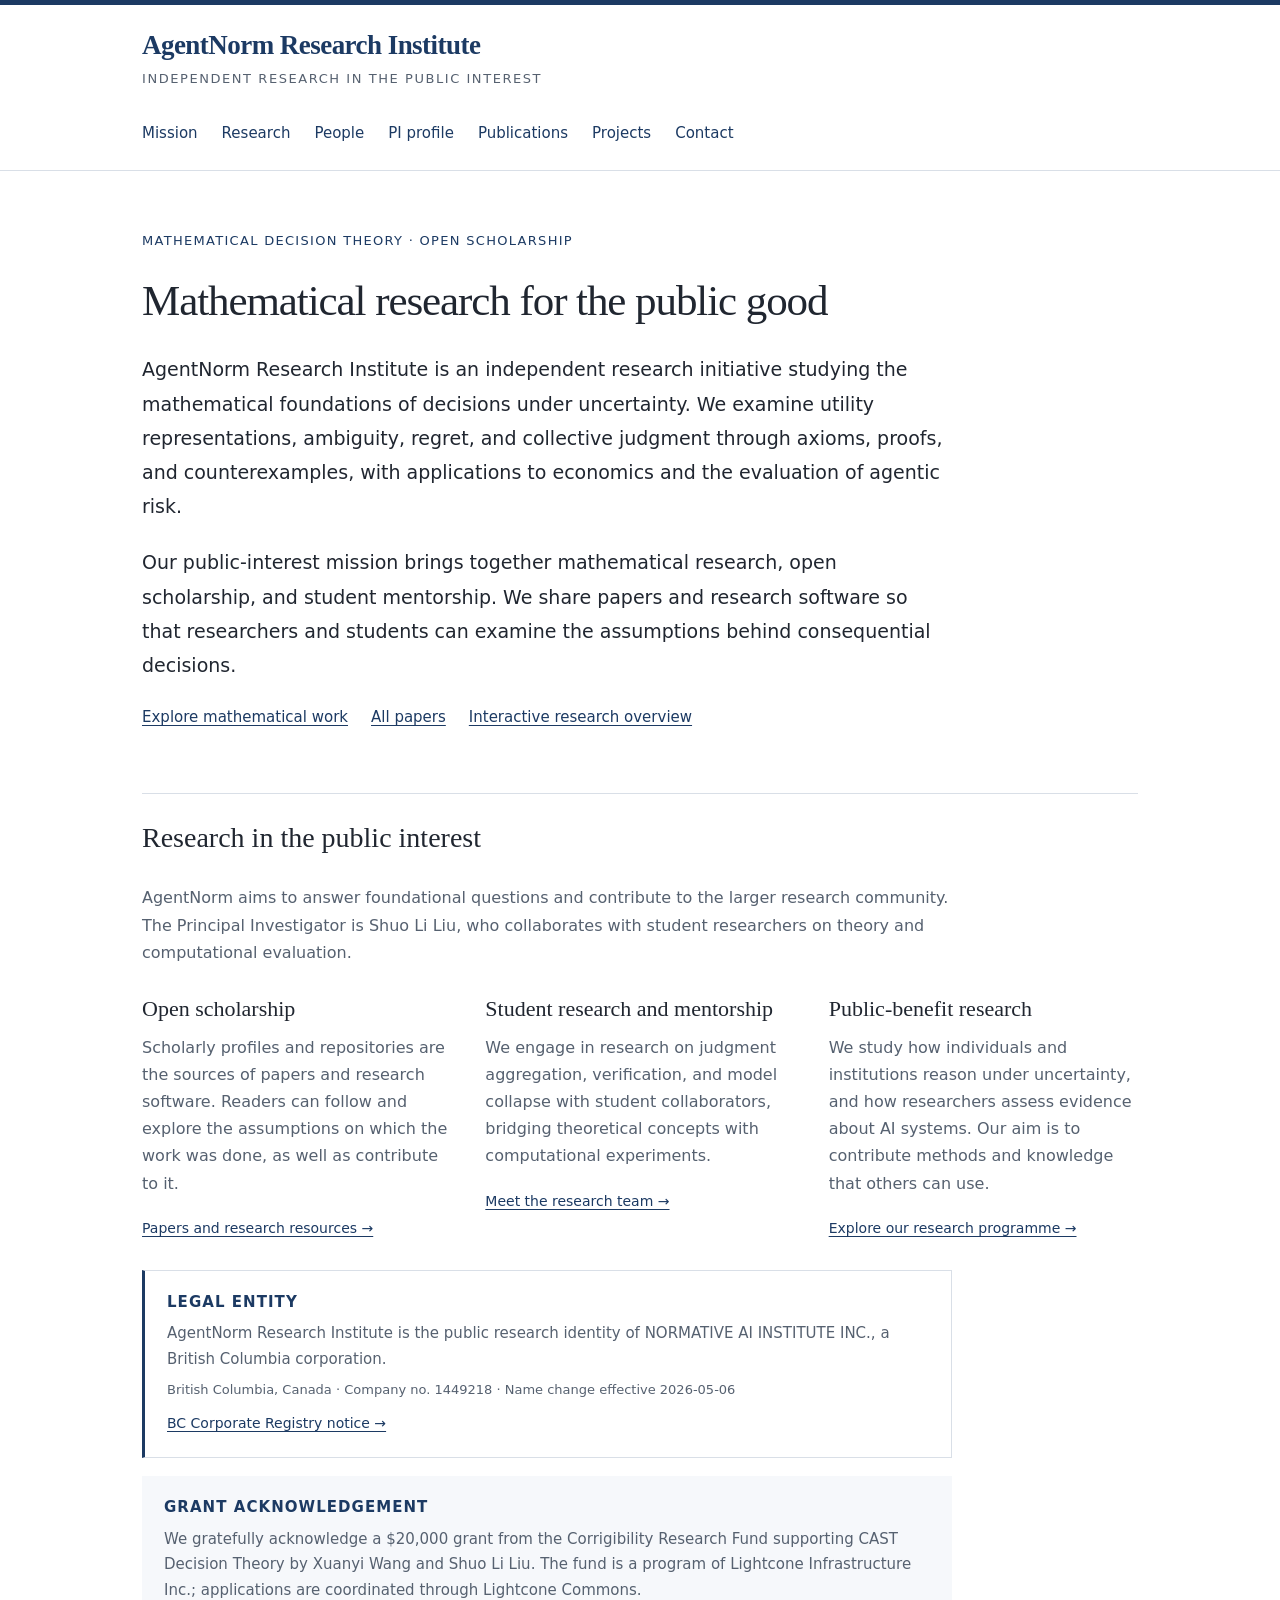
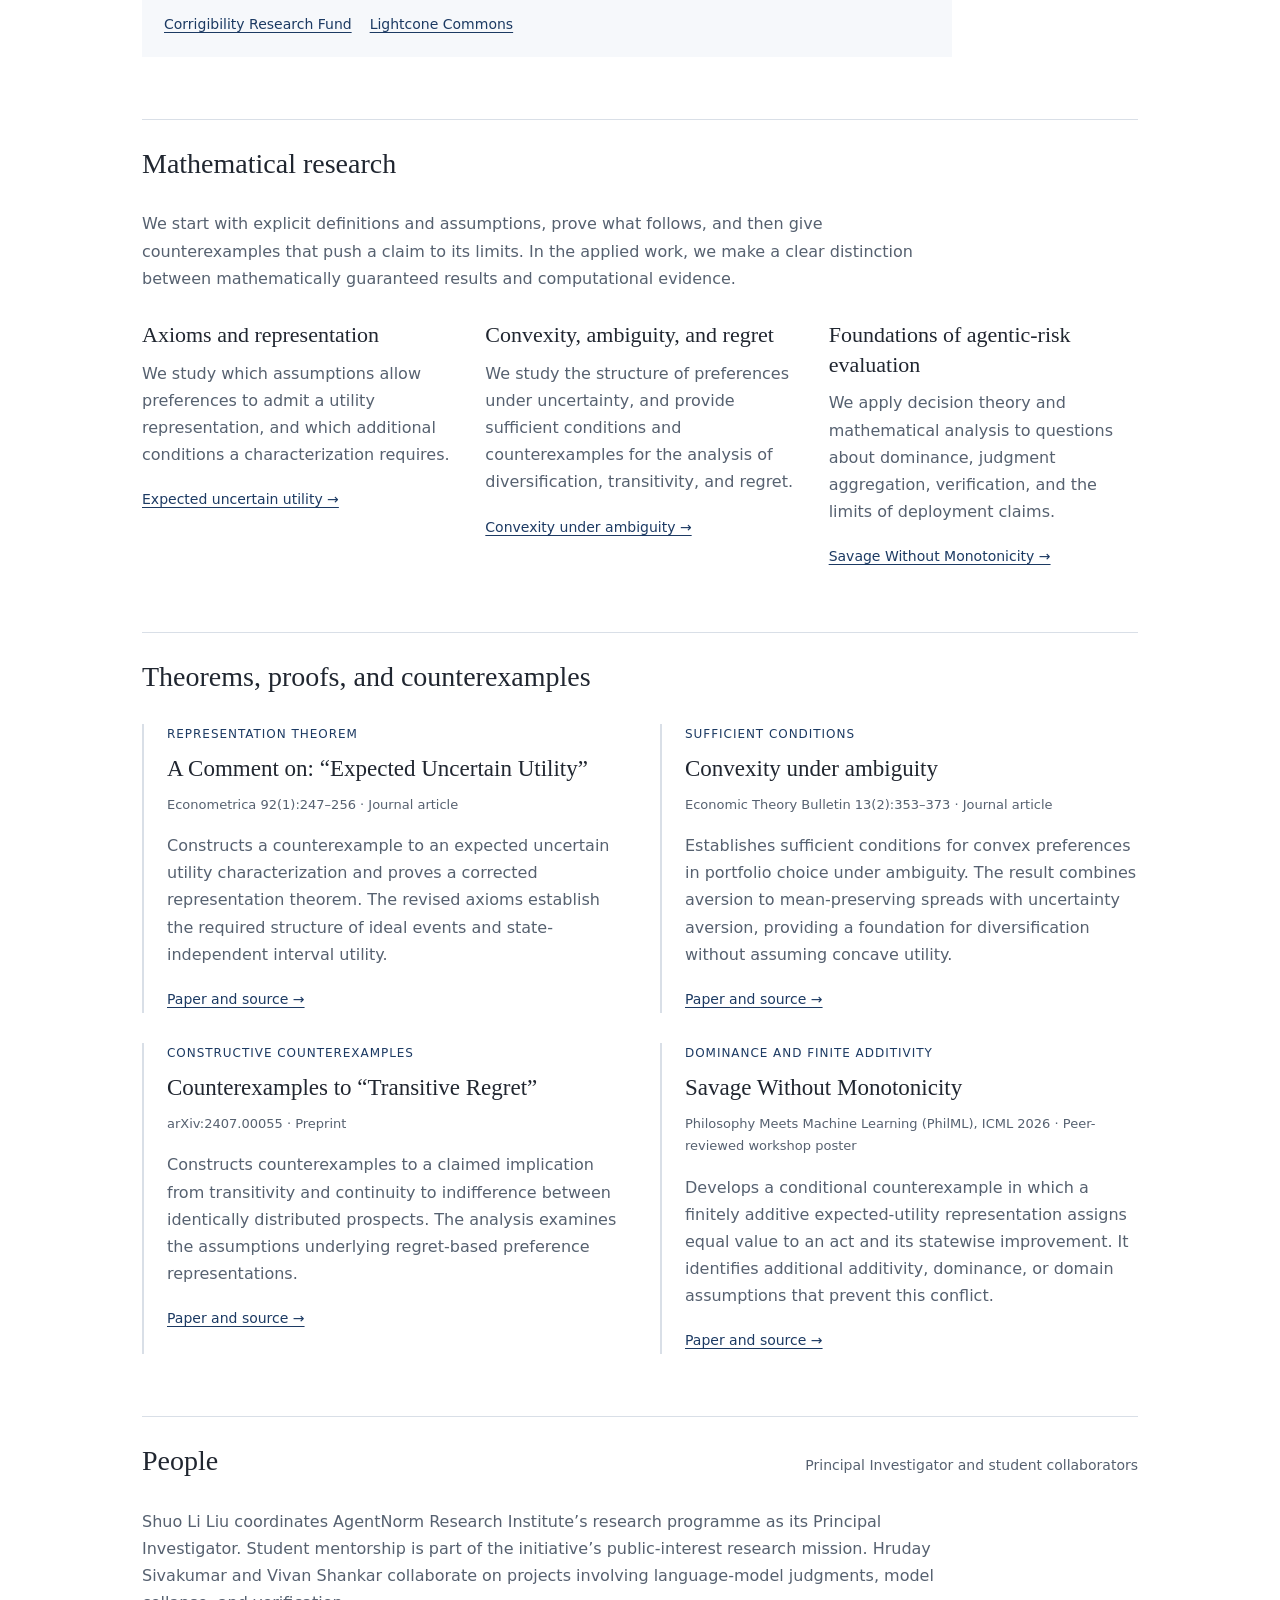
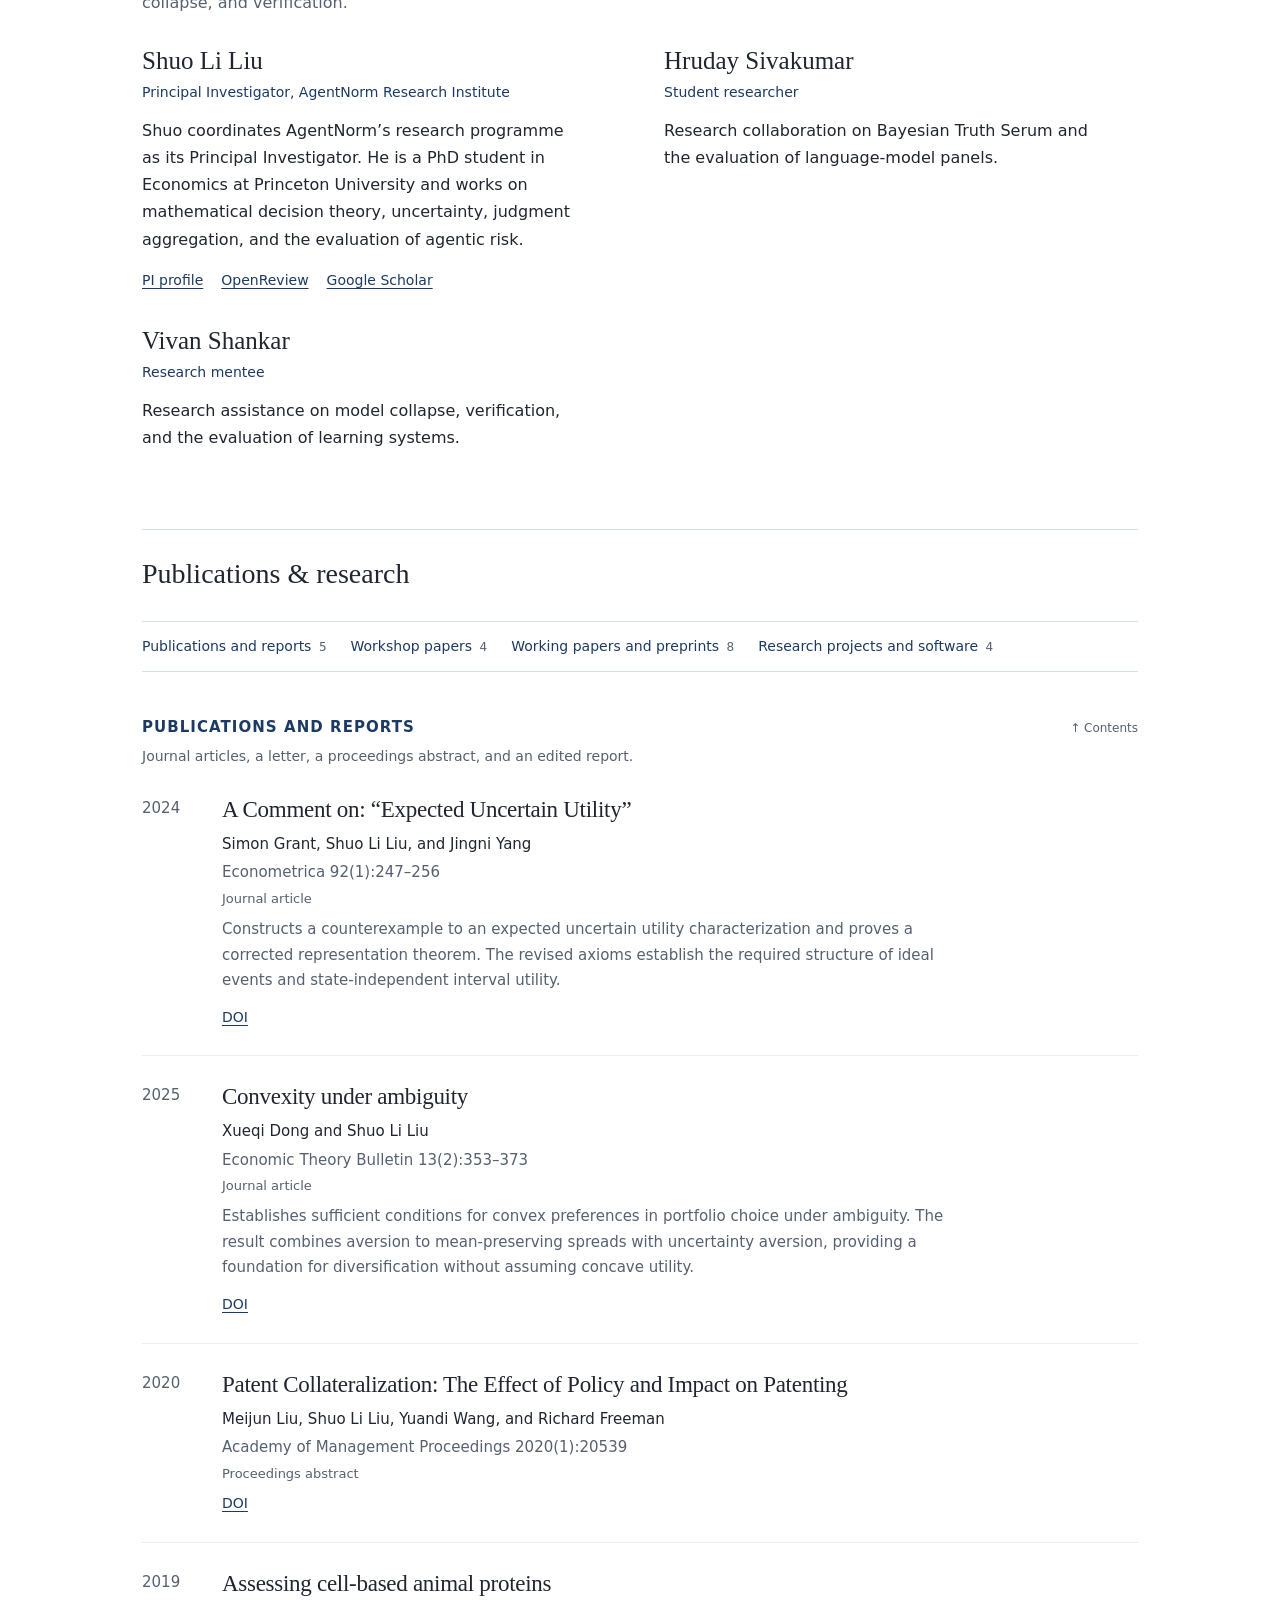
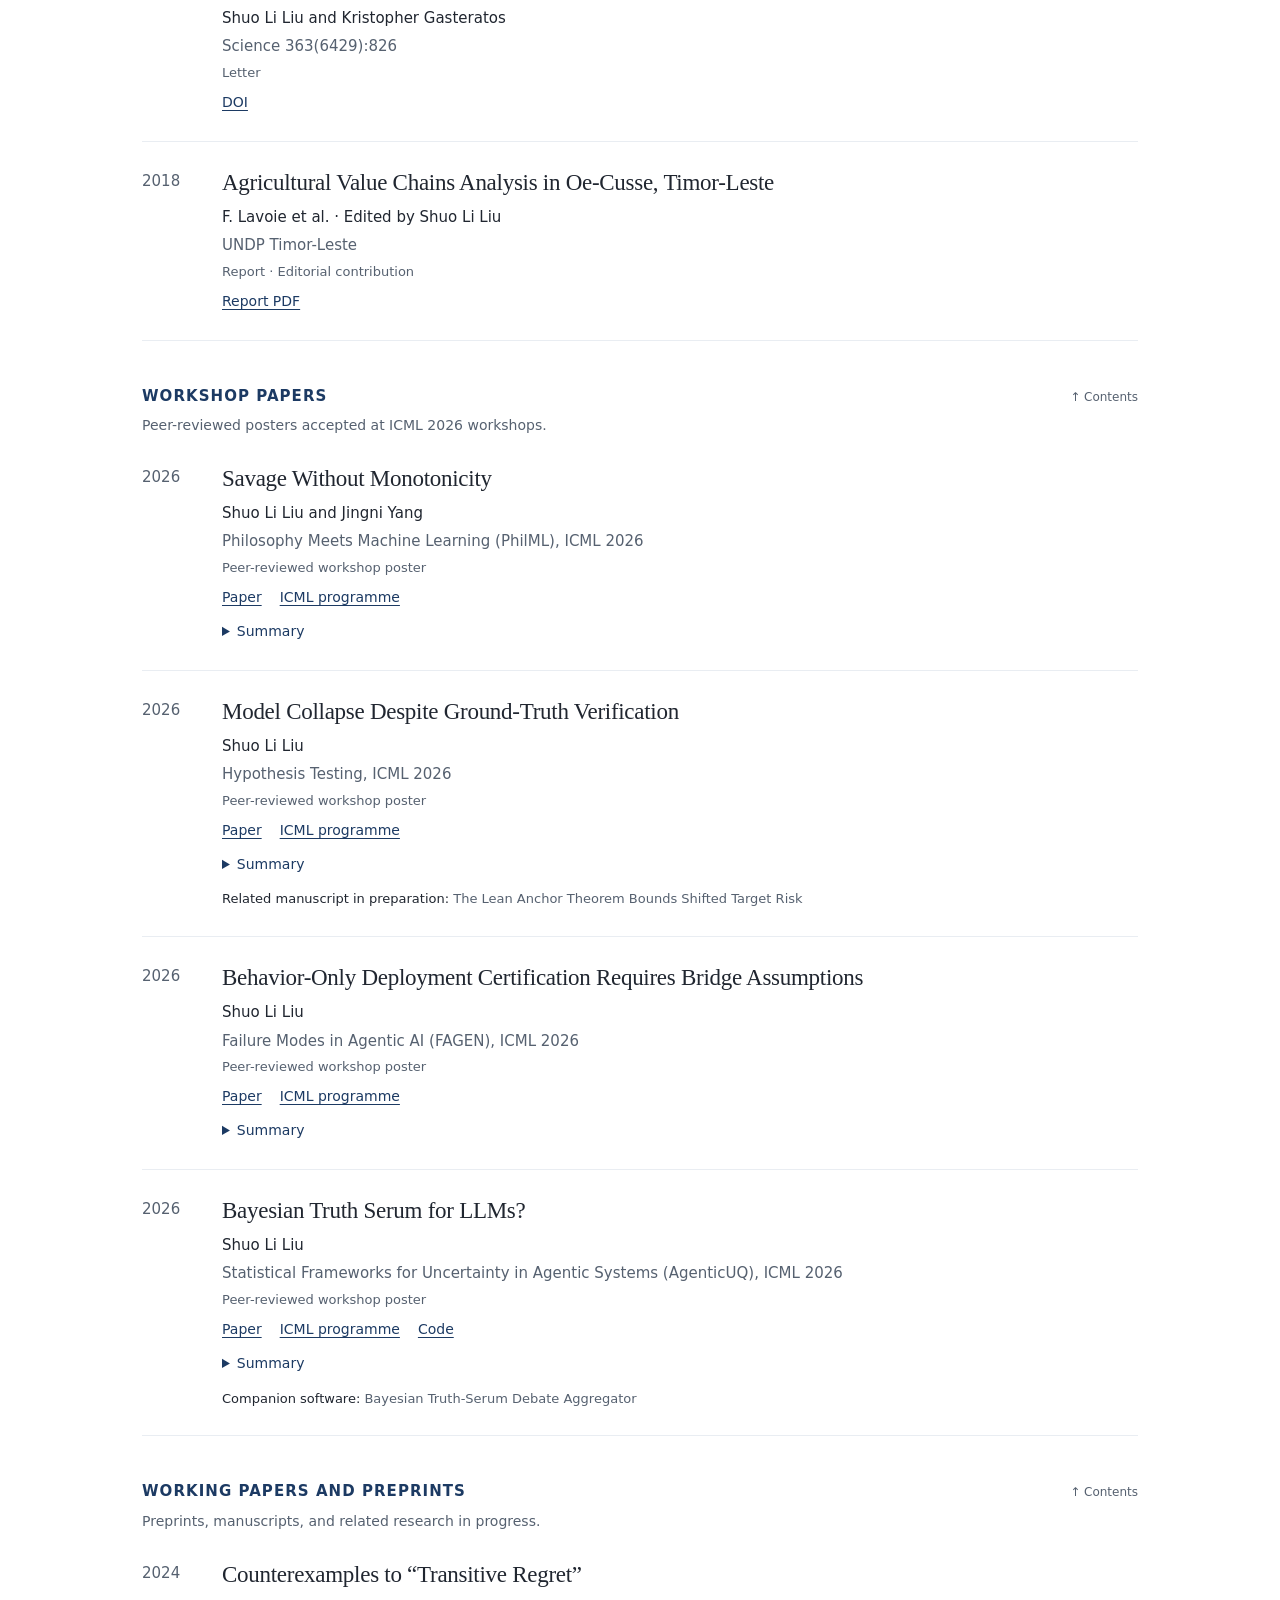
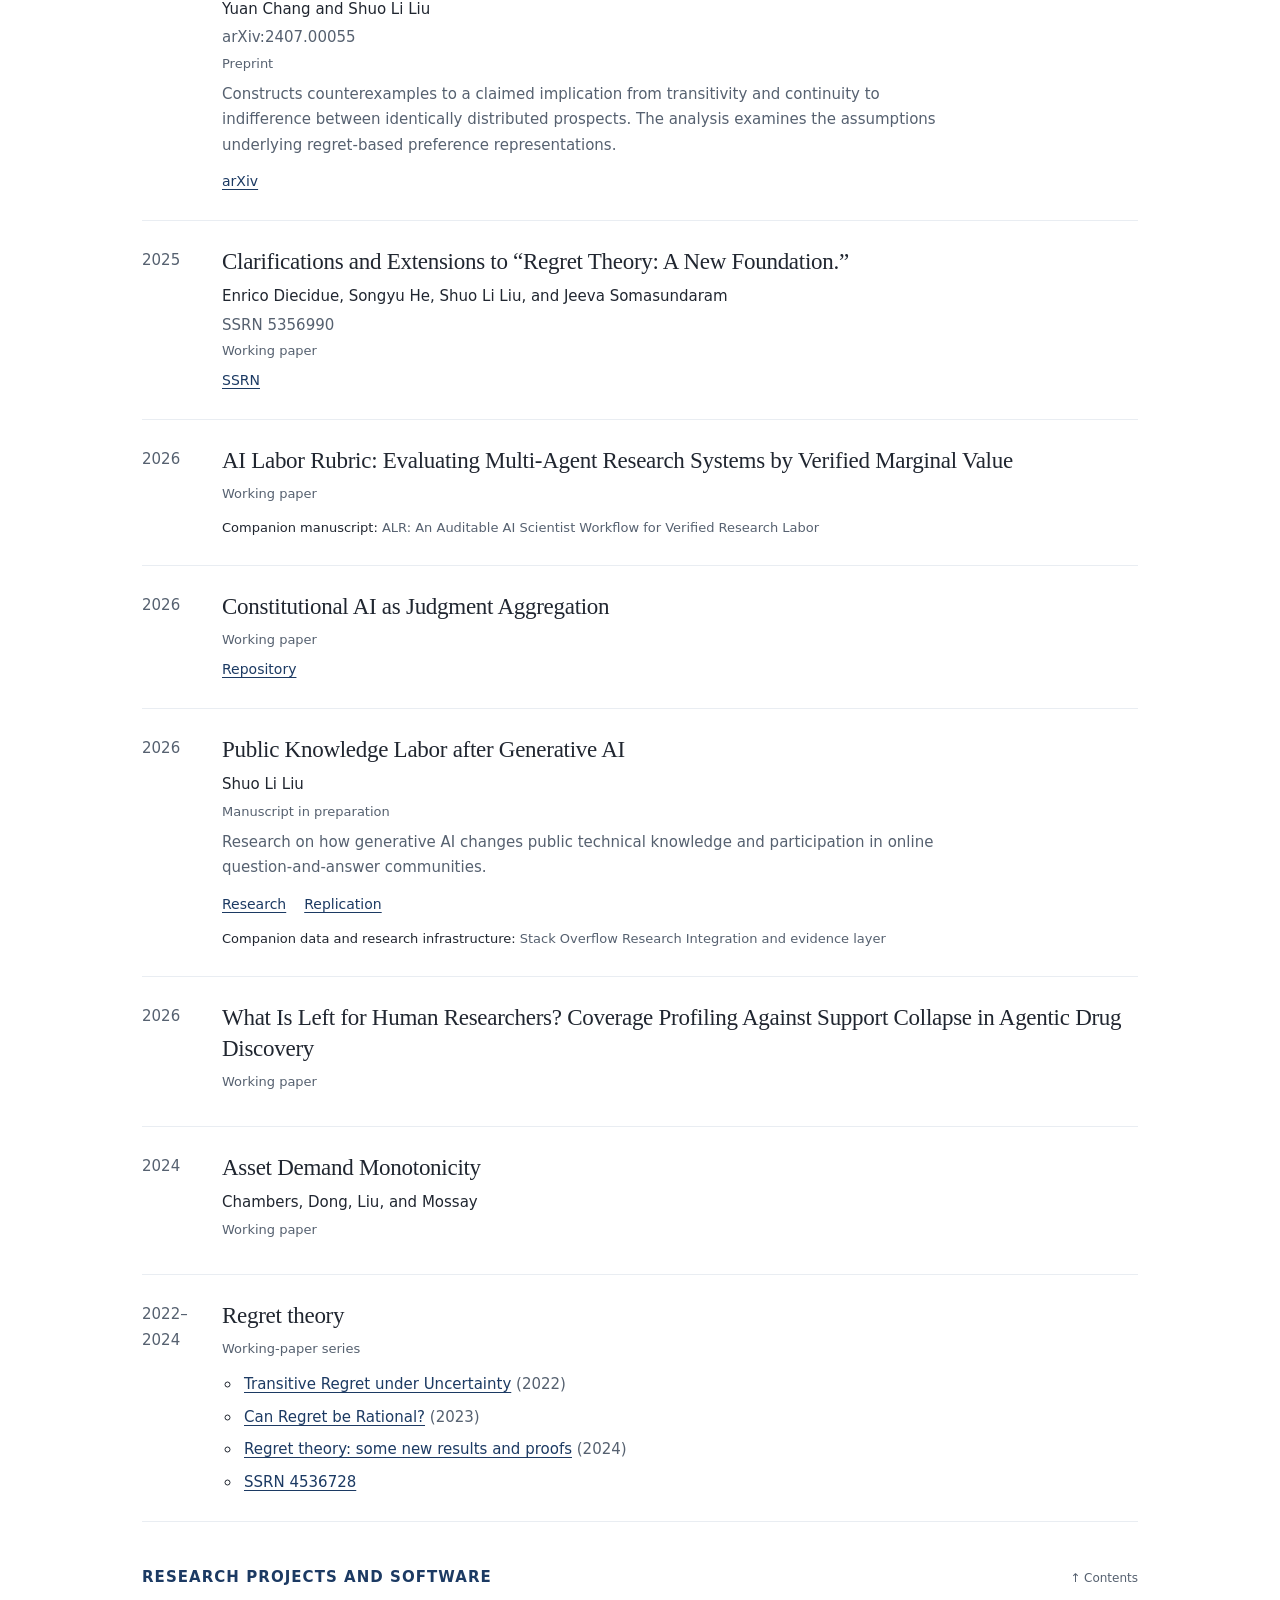
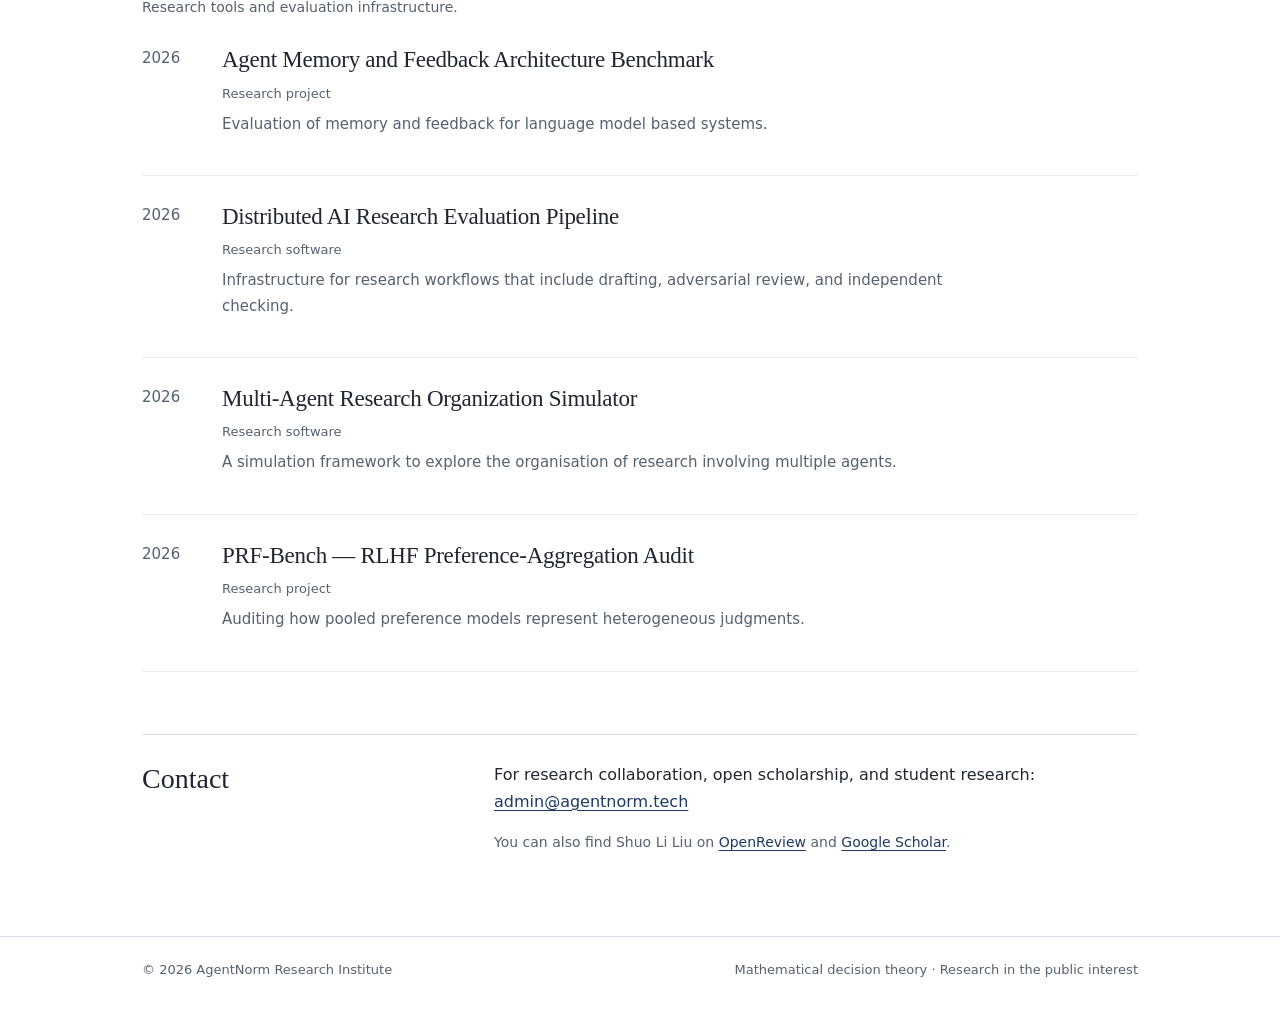
==== index.html @ 30e51859 "Use precise PI profile language Replace promotional phrasing with precise descriptions of Shuo Li Li" ====
<!doctype html>
<html lang="en"><head><meta charset="utf-8"><meta name="viewport" content="width=device-width, initial-scale=1">
<title>AgentNorm Research Institute | Mathematical decision theory</title>
<meta name="description" content="AgentNorm Research Institute is an independent research initiative advancing mathematical decision theory, open scholarship, and student research, with applications to economics and the evaluation of agentic risk.">
<meta property="og:title" content="AgentNorm Research Institute">
<meta property="og:description" content="AgentNorm Research Institute is an independent research initiative advancing mathematical decision theory, open scholarship, and student research, with applications to economics and the evaluation of agentic risk.">
<meta property="og:type" content="website">
<meta property="og:url" content="https://agentnorm.tech/">
<link rel="canonical" href="https://agentnorm.tech/">
<link rel="icon" type="image/svg+xml" href="data:image/svg+xml,%3Csvg xmlns='http://www.w3.org/2000/svg' viewBox='0 0 32 32'%3E%3Crect width='32' height='32' rx='3' fill='%231c3a63'/%3E%3Cpath d='M24 7H9l8 9-8 9h15' fill='none' stroke='white' stroke-width='3' stroke-linejoin='round'/%3E%3C/svg%3E">
<style>
:root{color-scheme:light;--ink:#202630;--blue:#1c3a63;--muted:#566170;--line:#d9dfe7;--paper:#fff}
*{box-sizing:border-box}html{scroll-behavior:smooth;scroll-padding-top:2rem}body{margin:0;background:var(--paper);color:var(--ink);font:17px/1.7 system-ui,-apple-system,BlinkMacSystemFont,"Segoe UI",sans-serif}
a{color:var(--blue);text-underline-offset:.18em;text-decoration-thickness:1px}a:hover{text-decoration-thickness:2px}a:focus-visible{outline:2px solid var(--blue);outline-offset:4px}
.wrap{max-width:1080px;margin:auto;padding:0 42px}.skip{position:absolute;left:20px;top:-100px;padding:8px;background:white}.skip:focus{top:8px}
header{border-top:5px solid var(--blue);border-bottom:1px solid var(--line)}.masthead{display:flex;flex-wrap:wrap;align-items:center;justify-content:space-between;gap:2rem;padding-top:24px;padding-bottom:24px}.wordmark{flex-shrink:0;max-width:100%;font:700 27px/1.2 Georgia,"Times New Roman",serif;text-decoration:none;letter-spacing:-.02em}.wordmark small{display:block;font:13px/1.5 system-ui,sans-serif;letter-spacing:.12em;text-transform:uppercase;margin-top:8px;color:var(--muted)}nav{display:flex;gap:24px;flex-wrap:wrap;font-size:15px}nav a{text-decoration:none}nav a:hover{text-decoration:underline}
main.wrap{padding-top:58px;padding-bottom:30px}h1,h2,h3,h4{font-family:Georgia,"Times New Roman",serif;color:var(--ink);font-weight:500}h1{font-size:clamp(30px,4vw,43px);line-height:1.2;letter-spacing:-.025em;max-width:790px;margin:0 0 26px}h2{font-size:28px;line-height:1.3;margin:0}p{margin:0 0 1rem}.intro{max-width:810px;font-size:19px;line-height:1.8}.intro p{margin-bottom:22px}.small-links{display:flex;gap:23px;flex-wrap:wrap;font-size:15px;margin-top:20px}
.section{margin-top:62px;padding-top:26px;border-top:1px solid var(--line)}.section-title{display:flex;align-items:baseline;justify-content:space-between;gap:20px;margin-bottom:28px}.section-note{font-size:14px;color:var(--muted);margin:0}.research-grid{display:grid;grid-template-columns:repeat(3,minmax(0,1fr));gap:34px}.research-grid h3{font-size:22px;line-height:1.35;margin:0 0 10px}.research-grid p{font-size:16px;color:var(--muted)}.research-grid a{font-size:14px}.research-approach,.people-intro{max-width:810px;color:var(--muted);font-size:16px;margin:0 0 28px}
.people-grid{display:grid;grid-template-columns:repeat(2,minmax(0,1fr));gap:32px 48px}.person h3{font-size:25px;line-height:1.3;margin:0 0 4px}.person .role{color:var(--blue);font-size:14px;margin:0 0 12px}.person p{font-size:16px;max-width:430px}.person-links,.paper-links{display:flex;gap:18px;flex-wrap:wrap;font-size:14px}.person-links:empty,.paper-links:empty{display:none}
.publication-group{margin-top:44px}.publication-group h3{font:600 15px/1.5 system-ui,sans-serif;letter-spacing:.07em;text-transform:uppercase;color:var(--blue);margin:0}.papers{list-style:none;margin:0;padding:0}.papers>li{display:grid;grid-template-columns:64px minmax(0,1fr);gap:16px;padding:0 0 26px;margin-bottom:25px;border-bottom:1px solid #e9edf2}.papers>li:last-child{margin-bottom:0}.paper-year{font-size:15px;color:var(--muted);padding-top:2px;font-variant-numeric:tabular-nums}.papers h4{font-size:23px;line-height:1.35;margin:0 0 7px;letter-spacing:-.012em}.authors{font-size:15px;margin:0 0 3px}.venue{font-size:15px;color:var(--muted);margin:0 0 2px}.work-type{font-size:13px;color:var(--muted);margin:0 0 7px}.contact{display:grid;grid-template-columns:1fr 2fr;gap:30px}.legal-record{margin-top:28px;padding:20px 22px;border:1px solid var(--line);border-left:3px solid var(--blue);max-width:810px}.legal-record strong,.acknowledgements strong{display:block;font:600 15px/1.5 system-ui,sans-serif;letter-spacing:.07em;text-transform:uppercase;color:var(--blue);margin-bottom:8px}.legal-record p{margin:0 0 7px;font-size:15px;color:var(--muted)}.legal-record .legal-meta{font-size:13px}.legal-record a,.acknowledgements a{font-size:14px}.acknowledgements{margin-top:18px;padding:20px 22px;background:#f6f8fb;max-width:810px}.acknowledgements p{margin:0 0 10px;font-size:15px;color:var(--muted)}.ack-links{display:flex;gap:18px;flex-wrap:wrap}.contact p{font-size:16px}.contact a{overflow-wrap:anywhere}.contact .small{font-size:14px;color:var(--muted)}footer{border-top:1px solid var(--line);margin-top:35px}.footer-inner{padding-top:22px;padding-bottom:28px;display:flex;justify-content:space-between;gap:20px;font-size:13px;color:var(--muted)}
.works-nav{display:flex;gap:12px 24px;border-top:1px solid var(--line);border-bottom:1px solid var(--line);padding:14px 0;margin:24px 0 0;font-size:14px;line-height:1.5}.works-nav span{color:var(--muted);font-size:12px;margin-left:3px}.group-heading{display:flex;align-items:baseline;justify-content:space-between;gap:20px;margin-bottom:7px}.group-heading>a{font-size:12px;white-space:nowrap;text-decoration:none;color:var(--muted)}.group-note{font-size:14px;color:var(--muted);margin:0 0 25px}.work-summary{max-width:740px;font-size:15px;color:var(--muted);margin:7px 0 12px}.abstract{font-size:14px;margin-top:10px;color:var(--muted);max-width:760px}.abstract summary{cursor:pointer;color:var(--blue);width:fit-content}.abstract p{margin:9px 0 0;line-height:1.7}.related{list-style:none;padding:0;margin:13px 0 0;font-size:13px;line-height:1.6;color:var(--muted)}.related li+li{margin-top:4px}.related span{color:var(--ink)}.series{padding-left:19px;margin:12px 0 0;font-size:15px}.series li{padding-left:3px;margin-top:7px}.series span{color:var(--muted)}
.research-label{font-size:13px;text-transform:uppercase;letter-spacing:.1em;color:var(--blue);margin-bottom:15px}.mathematical-work{display:grid;grid-template-columns:repeat(2,minmax(0,1fr));gap:30px 40px}.mathematical-work article{border-left:2px solid var(--line);padding-left:23px}.mathematical-work h3{font-size:23px;line-height:1.35;margin:0 0 10px}.mathematical-work p{font-size:16px;color:var(--muted)}.mathematical-work .math-method{font-size:12px;text-transform:uppercase;letter-spacing:.08em;color:var(--blue);margin-bottom:9px}.mathematical-work .math-venue{font-size:13px}.mathematical-work a{font-size:14px}
@media(max-width:700px){.mathematical-work{grid-template-columns:1fr;gap:25px}.mathematical-work article{padding-left:16px}.wrap{padding-left:23px;padding-right:23px}.masthead{align-items:flex-start;flex-direction:column;gap:20px}nav{gap:18px}main.wrap{padding-top:36px}.intro{font-size:17px}.research-grid,.people-grid,.contact{grid-template-columns:1fr}.research-grid{gap:18px}.section{margin-top:42px}.section-title{display:block}.section-note{margin-top:8px}.papers>li{grid-template-columns:42px minmax(0,1fr);gap:10px}.papers h4{font-size:21px}.paper-year{font-size:13px;overflow-wrap:anywhere}.group-heading{align-items:flex-start}.group-heading h3{max-width:75%}.works-nav{display:grid;grid-template-columns:1fr;gap:10px}.footer-inner{flex-direction:column;gap:5px}}
@media(prefers-reduced-motion:reduce){html{scroll-behavior:auto}}@media print{header{border-top:0}nav,.small-links{display:none}.wrap{max-width:none;padding:0}body{font-size:11pt}.section{margin-top:24px;break-inside:avoid}.papers>li,.person{break-inside:avoid}a{color:inherit}footer{margin-top:20px}}
</style></head><body><a class="skip" href="#main">Skip to content</a>
<header><div class="wrap masthead"><a class="wordmark" href="#main">AgentNorm Research Institute<small>Independent research in the public interest</small></a><nav aria-label="Main navigation"><a href="#mission">Mission</a><a href="#research">Research</a><a href="#people">People</a><a href="/shuo-li-liu.html">PI profile</a><a href="#works">Publications</a><a href="#group-projects">Projects</a><a href="#contact">Contact</a></nav></div></header>
<main class="wrap" id="main"><div class="intro"><p class="research-label">Mathematical decision theory · Open scholarship</p><h1>Mathematical research for the public good</h1><p>AgentNorm Research Institute is an independent research initiative studying the mathematical foundations of decisions under uncertainty. We examine utility representations, ambiguity, regret, and collective judgment through axioms, proofs, and counterexamples, with applications to economics and the evaluation of agentic risk.</p><p>Our public-interest mission brings together mathematical research, open scholarship, and student mentorship. We share papers and research software so that researchers and students can examine the assumptions behind consequential decisions.</p><div class="small-links"><a href="#mathematics">Explore mathematical work</a><a href="#works">All papers</a><a href="https://normativeai.mywire.org/">Interactive research overview</a></div></div>
<section class="section" id="mission"><div class="section-title"><h2>Research in the public interest</h2></div><p class="research-approach">AgentNorm aims to answer foundational questions and contribute to the larger research community. The Principal Investigator is Shuo Li Liu, who collaborates with student researchers on theory and computational evaluation.</p><div class="research-grid"><article><h3>Open scholarship</h3><p>Scholarly profiles and repositories are the sources of papers and research software. Readers can follow and explore the assumptions on which the work was done, as well as contribute to it.</p><a href="#works">Papers and research resources →</a></article><article><h3>Student research and mentorship</h3><p>We engage in research on judgment aggregation, verification, and model collapse with student collaborators, bridging theoretical concepts with computational experiments.</p><a href="#people">Meet the research team →</a></article><article><h3>Public-benefit research</h3><p>We study how individuals and institutions reason under uncertainty, and how researchers assess evidence about AI systems. Our aim is to contribute methods and knowledge that others can use.</p><a href="#research">Explore our research programme →</a></article></div><div class="legal-record"><strong>Legal entity</strong><p>AgentNorm Research Institute is the public research identity of NORMATIVE AI INSTITUTE INC., a British Columbia corporation.</p><p class="legal-meta">British Columbia, Canada · Company no. 1449218 · Name change effective 2026-05-06</p><a href="https://www.bclaws.gov.bc.ca/civix/document/id/corpreg/corpreg/crpn0514fin0326">BC Corporate Registry notice →</a></div><div class="acknowledgements"><strong>Grant acknowledgement</strong><p>We gratefully acknowledge a $20,000 grant from the Corrigibility Research Fund supporting CAST Decision Theory by Xuanyi Wang and Shuo Li Liu. The fund is a program of Lightcone Infrastructure Inc.; applications are coordinated through Lightcone Commons.</p><div class="ack-links"><a href="https://corrigibilityresearch.org/">Corrigibility Research Fund</a><a href="https://www.lightconecommons.com/">Lightcone Commons</a></div></div></section>
<section class="section" id="research"><div class="section-title"><h2>Mathematical research</h2></div><p class="research-approach">We start with explicit definitions and assumptions, prove what follows, and then give counterexamples that push a claim to its limits. In the applied work, we make a clear distinction between mathematically guaranteed results and computational evidence.</p><div class="research-grid"><article><h3>Axioms and representation</h3><p>We study which assumptions allow preferences to admit a utility representation, and which additional conditions a characterization requires.</p><a href="#uncertain-utility">Expected uncertain utility →</a></article><article><h3>Convexity, ambiguity, and regret</h3><p>We study the structure of preferences under uncertainty, and provide sufficient conditions and counterexamples for the analysis of diversification, transitivity, and regret.</p><a href="#convexity">Convexity under ambiguity →</a></article><article><h3>Foundations of agentic-risk evaluation</h3><p>We apply decision theory and mathematical analysis to questions about dominance, judgment aggregation, verification, and the limits of deployment claims.</p><a href="#savage">Savage Without Monotonicity →</a></article></div></section>
<section class="section" id="mathematics"><div class="section-title"><h2>Theorems, proofs, and counterexamples</h2></div><div class="mathematical-work"><article><p class="math-method">Representation theorem</p><h3>A Comment on: “Expected Uncertain Utility”</h3><p class="math-venue">Econometrica 92(1):247–256 · Journal article</p><p>Constructs a counterexample to an expected uncertain utility characterization and proves a corrected representation theorem. The revised axioms establish the required structure of ideal events and state-independent interval utility.</p><a href="#uncertain-utility">Paper and source →</a></article><article><p class="math-method">Sufficient conditions</p><h3>Convexity under ambiguity</h3><p class="math-venue">Economic Theory Bulletin 13(2):353–373 · Journal article</p><p>Establishes sufficient conditions for convex preferences in portfolio choice under ambiguity. The result combines aversion to mean-preserving spreads with uncertainty aversion, providing a foundation for diversification without assuming concave utility.</p><a href="#convexity">Paper and source →</a></article><article><p class="math-method">Constructive counterexamples</p><h3>Counterexamples to “Transitive Regret”</h3><p class="math-venue">arXiv:2407.00055 · Preprint</p><p>Constructs counterexamples to a claimed implication from transitivity and continuity to indifference between identically distributed prospects. The analysis examines the assumptions underlying regret-based preference representations.</p><a href="#transitive-regret">Paper and source →</a></article><article><p class="math-method">Dominance and finite additivity</p><h3>Savage Without Monotonicity</h3><p class="math-venue">Philosophy Meets Machine Learning (PhilML), ICML 2026 · Peer-reviewed workshop poster</p><p>Develops a conditional counterexample in which a finitely additive expected-utility representation assigns equal value to an act and its statewise improvement. It identifies additional additivity, dominance, or domain assumptions that prevent this conflict.</p><a href="#savage">Paper and source →</a></article></div></section>
<section class="section" id="people"><div class="section-title"><h2>People</h2><p class="section-note">Principal Investigator and student collaborators</p></div><p class="people-intro">Shuo Li Liu coordinates AgentNorm Research Institute’s research programme as its Principal Investigator. Student mentorship is part of the initiative’s public-interest research mission. Hruday Sivakumar and Vivan Shankar collaborate on projects involving language-model judgments, model collapse, and verification.</p><div class="people-grid"><article class="person"><h3>Shuo Li Liu</h3><p class="role">Principal Investigator, AgentNorm Research Institute</p><p>Shuo coordinates AgentNorm’s research programme as its Principal Investigator. He is a PhD student in Economics at Princeton University and works on mathematical decision theory, uncertainty, judgment aggregation, and the evaluation of agentic risk.</p><div class="person-links"><a href="/shuo-li-liu.html">PI profile</a><a href="https://openreview.net/profile?id=~Shuo_Li_Liu1">OpenReview</a><a href="https://scholar.google.com/citations?user=dwj1oxIAAAAJ">Google Scholar</a></div></article><article class="person"><h3>Hruday Sivakumar</h3><p class="role">Student researcher</p><p>Research collaboration on Bayesian Truth Serum and the evaluation of language-model panels.</p><div class="person-links"></div></article><article class="person"><h3>Vivan Shankar</h3><p class="role">Research mentee</p><p>Research assistance on model collapse, verification, and the evaluation of learning systems.</p><div class="person-links"></div></article></div></section>
<section class="section" id="works"><div class="section-title"><h2>Publications &amp; research</h2></div><nav class="works-nav" aria-label="Research contents"><a href="#group-publications">Publications and reports <span>5</span></a><a href="#group-workshops">Workshop papers <span>4</span></a><a href="#group-working">Working papers and preprints <span>8</span></a><a href="#group-projects">Research projects and software <span>4</span></a></nav><section class="publication-group" aria-labelledby="group-publications"><div class="group-heading"><h3 id="group-publications">Publications and reports</h3><a href="#works" aria-label="Back to research contents">↑ Contents</a></div><p class="group-note">Journal articles, a letter, a proceedings abstract, and an edited report.</p><ol class="papers"><li id="uncertain-utility"><div class="paper-year">2024</div><article><h4>A Comment on: “Expected Uncertain Utility”</h4><p class="authors">Simon Grant, Shuo Li Liu, and Jingni Yang</p><p class="venue">Econometrica 92(1):247–256</p><p class="work-type">Journal article</p><p class="work-summary">Constructs a counterexample to an expected uncertain utility characterization and proves a corrected representation theorem. The revised axioms establish the required structure of ideal events and state-independent interval utility.</p><div class="paper-links"><a href="https://doi.org/10.3982/ECTA21843">DOI</a></div></article></li><li id="convexity"><div class="paper-year">2025</div><article><h4>Convexity under ambiguity</h4><p class="authors">Xueqi Dong and Shuo Li Liu</p><p class="venue">Economic Theory Bulletin 13(2):353–373</p><p class="work-type">Journal article</p><p class="work-summary">Establishes sufficient conditions for convex preferences in portfolio choice under ambiguity. The result combines aversion to mean-preserving spreads with uncertainty aversion, providing a foundation for diversification without assuming concave utility.</p><div class="paper-links"><a href="https://doi.org/10.1007/s40505-025-00300-5">DOI</a></div></article></li><li id="patent-collateralization"><div class="paper-year">2020</div><article><h4>Patent Collateralization: The Effect of Policy and Impact on Patenting</h4><p class="authors">Meijun Liu, Shuo Li Liu, Yuandi Wang, and Richard Freeman</p><p class="venue">Academy of Management Proceedings 2020(1):20539</p><p class="work-type">Proceedings abstract</p><div class="paper-links"><a href="https://doi.org/10.5465/AMBPP.2020.20539abstract">DOI</a></div></article></li><li id="cell-proteins"><div class="paper-year">2019</div><article><h4>Assessing cell-based animal proteins</h4><p class="authors">Shuo Li Liu and Kristopher Gasteratos</p><p class="venue">Science 363(6429):826</p><p class="work-type">Letter</p><div class="paper-links"><a href="https://doi.org/10.1126/science.aau3905">DOI</a></div></article></li><li id="undp-value-chains"><div class="paper-year">2018</div><article><h4>Agricultural Value Chains Analysis in Oe-Cusse, Timor-Leste</h4><p class="authors">F. Lavoie et al. · Edited by Shuo Li Liu</p><p class="venue">UNDP Timor-Leste</p><p class="work-type">Report · Editorial contribution</p><div class="paper-links"><a href="https://files.acquia.undp.org/public/migration/tl/COMP-Brosura-Value-chain-analysis-Press.pdf">Report PDF</a></div></article></li></ol></section><section class="publication-group" aria-labelledby="group-workshops"><div class="group-heading"><h3 id="group-workshops">Workshop papers</h3><a href="#works" aria-label="Back to research contents">↑ Contents</a></div><p class="group-note">Peer-reviewed posters accepted at ICML 2026 workshops.</p><ol class="papers"><li id="savage"><div class="paper-year">2026</div><article><h4>Savage Without Monotonicity</h4><p class="authors">Shuo Li Liu and Jingni Yang</p><p class="venue">Philosophy Meets Machine Learning (PhilML), ICML 2026</p><p class="work-type">Peer-reviewed workshop poster</p><div class="paper-links"><a href="https://openreview.net/forum?id=BlHRDwcAJe">Paper</a><a href="https://icml.cc/virtual/2026/77482">ICML programme</a></div><details class="abstract"><summary>Summary</summary><p>Develops a conditional counterexample in which a finitely additive expected-utility representation assigns equal value to an act and its statewise improvement. It identifies additional additivity, dominance, or domain assumptions that prevent this conflict.</p></details></article></li><li id="model-collapse"><div class="paper-year">2026</div><article><h4>Model Collapse Despite Ground-Truth Verification</h4><p class="authors">Shuo Li Liu</p><p class="venue">Hypothesis Testing, ICML 2026</p><p class="work-type">Peer-reviewed workshop poster</p><div class="paper-links"><a href="https://openreview.net/forum?id=ydSgbL5xvC">Paper</a><a href="https://icml.cc/virtual/2026/79979">ICML programme</a></div><details class="abstract"><summary>Summary</summary><p>Separates exact verification of generated artifacts from coverage of the target task population, showing how missing task types limit risk identification and developing an audit bound for target-risk claims.</p></details><ul class="related"><li><span>Related manuscript in preparation:</span> The Lean Anchor Theorem Bounds Shifted Target Risk</li></ul></article></li><li id="behavior-certification"><div class="paper-year">2026</div><article><h4>Behavior-Only Deployment Certification Requires Bridge Assumptions</h4><p class="authors">Shuo Li Liu</p><p class="venue">Failure Modes in Agentic AI (FAGEN), ICML 2026</p><p class="work-type">Peer-reviewed workshop poster</p><div class="paper-links"><a href="https://openreview.net/forum?id=L89pUs9uQP">Paper</a><a href="https://icml.cc/virtual/2026/77949">ICML programme</a></div><details class="abstract"><summary>Summary</summary><p>Shows why behavioral evaluation alone cannot certify deployment safety without assumptions connecting evaluation and deployment histories, and quantifies the sample cost of detecting rarely reached failures.</p></details></article></li><li id="bts-llms"><div class="paper-year">2026</div><article><h4>Bayesian Truth Serum for LLMs?</h4><p class="authors">Shuo Li Liu</p><p class="venue">Statistical Frameworks for Uncertainty in Agentic Systems (AgenticUQ), ICML 2026</p><p class="work-type">Peer-reviewed workshop poster</p><div class="paper-links"><a href="https://openreview.net/forum?id=p71WQTxxKz">Paper</a><a href="https://icml.cc/virtual/2026/74483">ICML programme</a><a href="https://github.com/liusulldel/truth-serum-debate">Code</a></div><details class="abstract"><summary>Summary</summary><p>Tests Bayesian Truth Serum aggregation for language-model panels, finding lower accuracy than majority voting but improved calibration on the evaluated review and benchmark tasks.</p></details><ul class="related"><li><span>Companion software:</span> Bayesian Truth-Serum Debate Aggregator</li></ul></article></li></ol></section><section class="publication-group" aria-labelledby="group-working"><div class="group-heading"><h3 id="group-working">Working papers and preprints</h3><a href="#works" aria-label="Back to research contents">↑ Contents</a></div><p class="group-note">Preprints, manuscripts, and related research in progress.</p><ol class="papers"><li id="transitive-regret"><div class="paper-year">2024</div><article><h4>Counterexamples to “Transitive Regret”</h4><p class="authors">Yuan Chang and Shuo Li Liu</p><p class="venue">arXiv:2407.00055</p><p class="work-type">Preprint</p><p class="work-summary">Constructs counterexamples to a claimed implication from transitivity and continuity to indifference between identically distributed prospects. The analysis examines the assumptions underlying regret-based preference representations.</p><div class="paper-links"><a href="https://arxiv.org/abs/2407.00055">arXiv</a></div></article></li><li id="clarifications-regret"><div class="paper-year">2025</div><article><h4>Clarifications and Extensions to “Regret Theory: A New Foundation.”</h4><p class="authors">Enrico Diecidue, Songyu He, Shuo Li Liu, and Jeeva Somasundaram</p><p class="venue">SSRN 5356990</p><p class="work-type">Working paper</p><div class="paper-links"><a href="https://papers.ssrn.com/sol3/papers.cfm?abstract_id=5356990">SSRN</a></div></article></li><li id="ai-labor-rubric"><div class="paper-year">2026</div><article><h4>AI Labor Rubric: Evaluating Multi-Agent Research Systems by Verified Marginal Value</h4><p class="work-type">Working paper</p><div class="paper-links"></div><ul class="related"><li><span>Companion manuscript:</span> ALR: An Auditable AI Scientist Workflow for Verified Research Labor</li></ul></article></li><li id="constitutional-aggregation"><div class="paper-year">2026</div><article><h4>Constitutional AI as Judgment Aggregation</h4><p class="work-type">Working paper</p><div class="paper-links"><a href="https://github.com/liusulldel/constitutional-trilemma">Repository</a></div></article></li><li id="public-knowledge"><div class="paper-year">2026</div><article><h4>Public Knowledge Labor after Generative AI</h4><p class="authors">Shuo Li Liu</p><p class="work-type">Manuscript in preparation</p><p class="work-summary">Research on how generative AI changes public technical knowledge and participation in online question-and-answer communities.</p><div class="paper-links"><a href="https://github.com/liusulldel/who-still-answers">Research</a><a href="https://github.com/liusulldel/stackoverflow-chatgpt-governance">Replication</a></div><ul class="related"><li><span>Companion data and research infrastructure:</span> Stack Overflow Research Integration and evidence layer</li></ul></article></li><li id="coverage-drug-discovery"><div class="paper-year">2026</div><article><h4>What Is Left for Human Researchers? Coverage Profiling Against Support Collapse in Agentic Drug Discovery</h4><p class="work-type">Working paper</p><div class="paper-links"></div></article></li><li id="asset-demand"><div class="paper-year">2024</div><article><h4>Asset Demand Monotonicity</h4><p class="authors">Chambers, Dong, Liu, and Mossay</p><p class="work-type">Working paper</p><div class="paper-links"></div></article></li><li id="regret-series"><div class="paper-year">2022–2024</div><article><h4>Regret theory</h4><p class="work-type">Working-paper series</p><div class="paper-links"></div><ul class="series"><li><a href="https://papers.ssrn.com/sol3/papers.cfm?abstract_id=4148486">Transitive Regret under Uncertainty</a> <span>(2022)</span></li><li><a href="https://papers.ssrn.com/sol3/papers.cfm?abstract_id=4437540">Can Regret be Rational?</a> <span>(2023)</span></li><li><a href="https://papers.ssrn.com/sol3/papers.cfm?abstract_id=4437546">Regret theory: some new results and proofs</a> <span>(2024)</span></li><li><a href="https://papers.ssrn.com/sol3/papers.cfm?abstract_id=4536728">SSRN 4536728</a></li></ul></article></li></ol></section><section class="publication-group" aria-labelledby="group-projects"><div class="group-heading"><h3 id="group-projects">Research projects and software</h3><a href="#works" aria-label="Back to research contents">↑ Contents</a></div><p class="group-note">Research tools and evaluation infrastructure.</p><ol class="papers"><li id="agent-memory"><div class="paper-year">2026</div><article><h4>Agent Memory and Feedback Architecture Benchmark</h4><p class="work-type">Research project</p><p class="work-summary">Evaluation of memory and feedback for language model based systems.</p><div class="paper-links"></div></article></li><li id="distributed-evaluation"><div class="paper-year">2026</div><article><h4>Distributed AI Research Evaluation Pipeline</h4><p class="work-type">Research software</p><p class="work-summary">Infrastructure for research workflows that include drafting, adversarial review, and independent checking.</p><div class="paper-links"></div></article></li><li id="organization-simulator"><div class="paper-year">2026</div><article><h4>Multi-Agent Research Organization Simulator</h4><p class="work-type">Research software</p><p class="work-summary">A simulation framework to explore the organisation of research involving multiple agents.</p><div class="paper-links"></div></article></li><li id="prf-bench"><div class="paper-year">2026</div><article><h4>PRF-Bench — RLHF Preference-Aggregation Audit</h4><p class="work-type">Research project</p><p class="work-summary">Auditing how pooled preference models represent heterogeneous judgments.</p><div class="paper-links"></div></article></li></ol></section></section>
<section class="section contact" id="contact"><h2>Contact</h2><div><p>For research collaboration, open scholarship, and student research:<br><a href="mailto:admin@agentnorm.tech">admin@agentnorm.tech</a></p><p class="small">You can also find Shuo Li Liu on <a href="https://openreview.net/profile?id=~Shuo_Li_Liu1">OpenReview</a> and <a href="https://scholar.google.com/citations?user=dwj1oxIAAAAJ">Google Scholar</a>.</p></div></section>
</main><footer><div class="wrap footer-inner"><span>© 2026 AgentNorm Research Institute</span><span>Mathematical decision theory · Research in the public interest</span></div></footer></body></html>
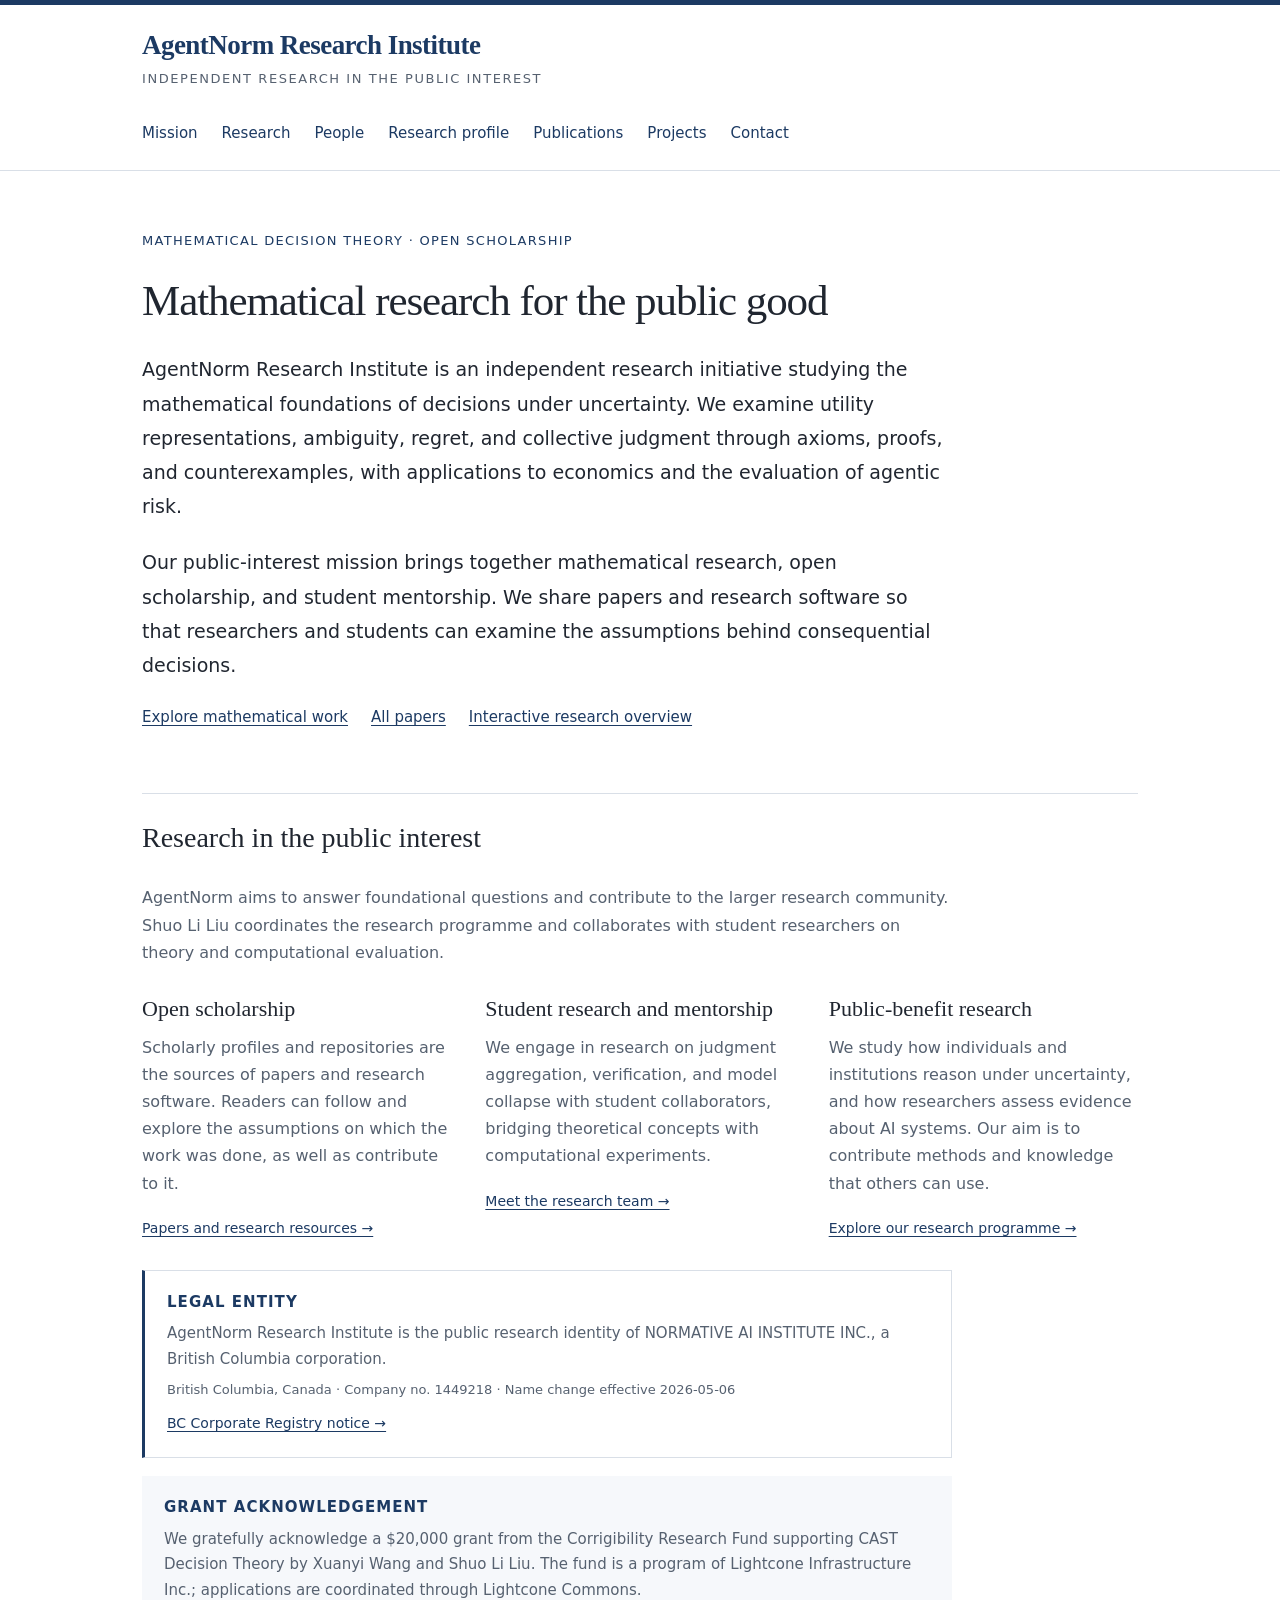
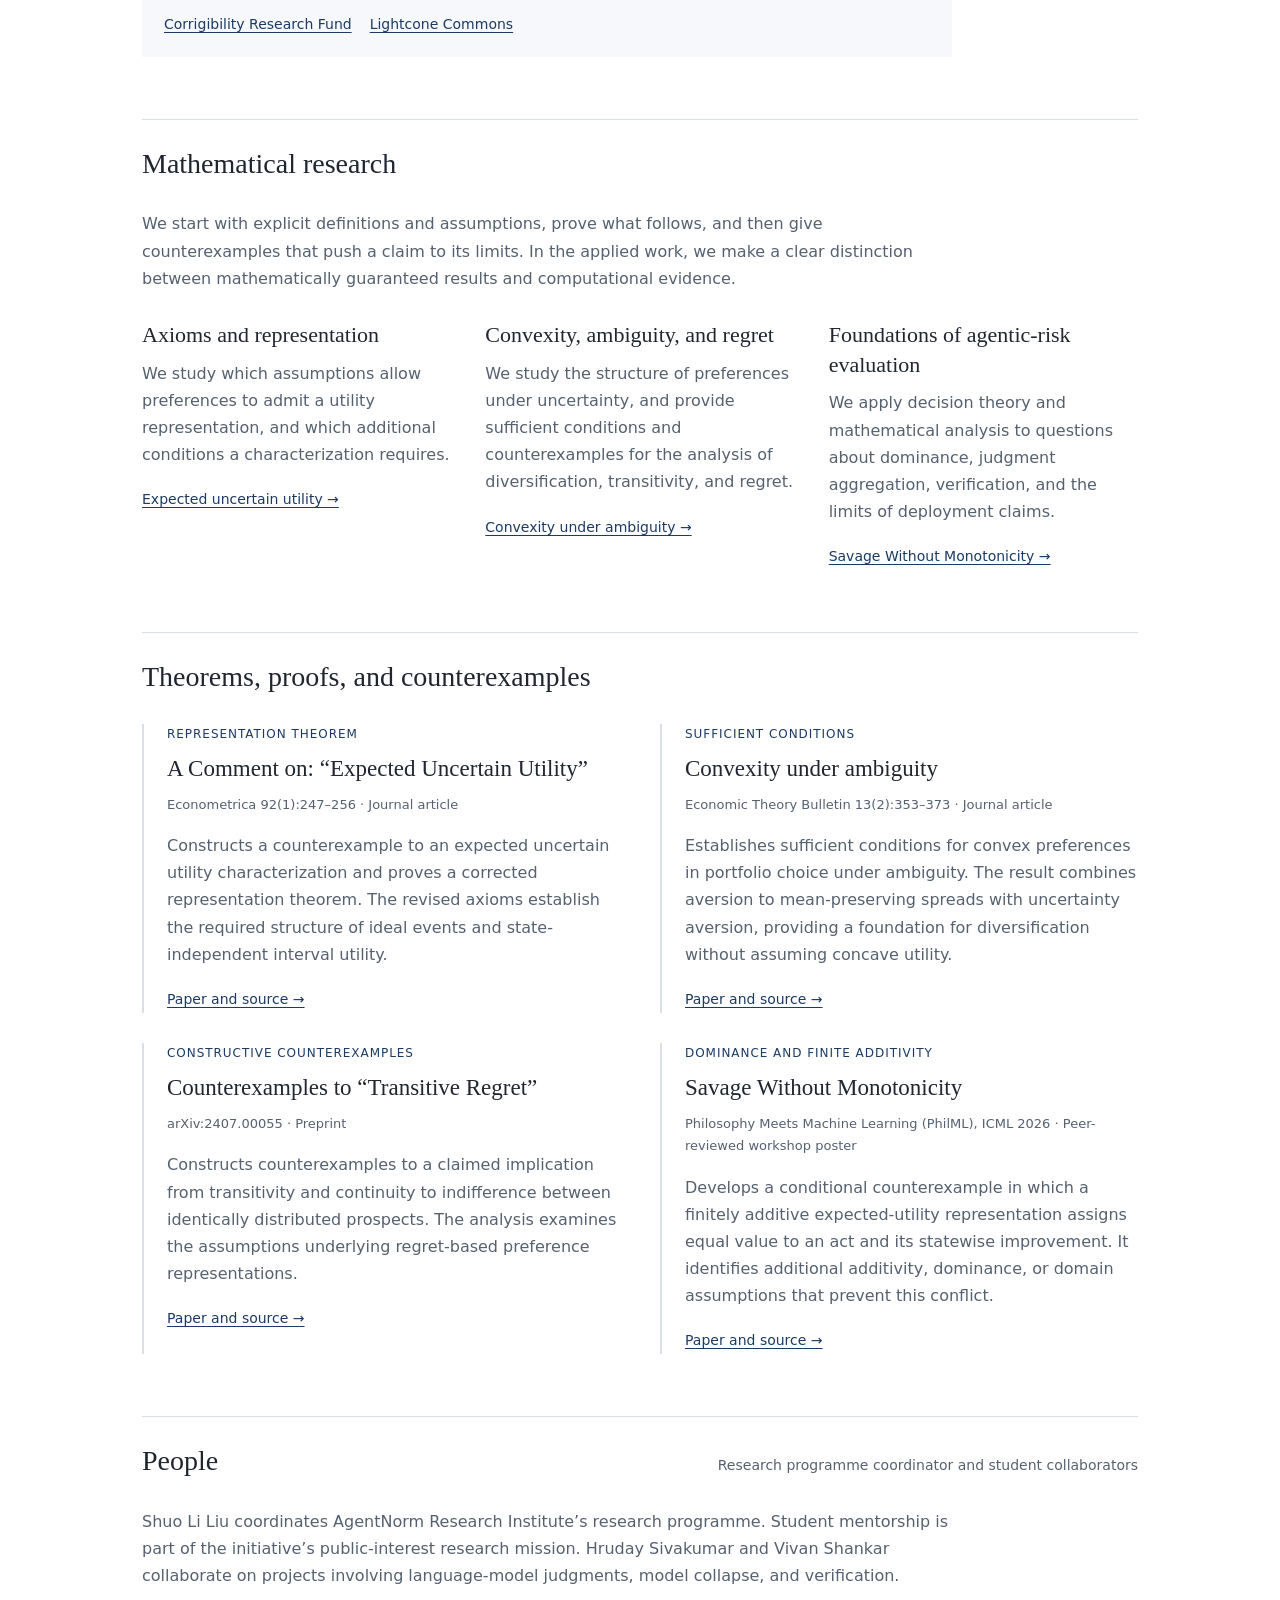
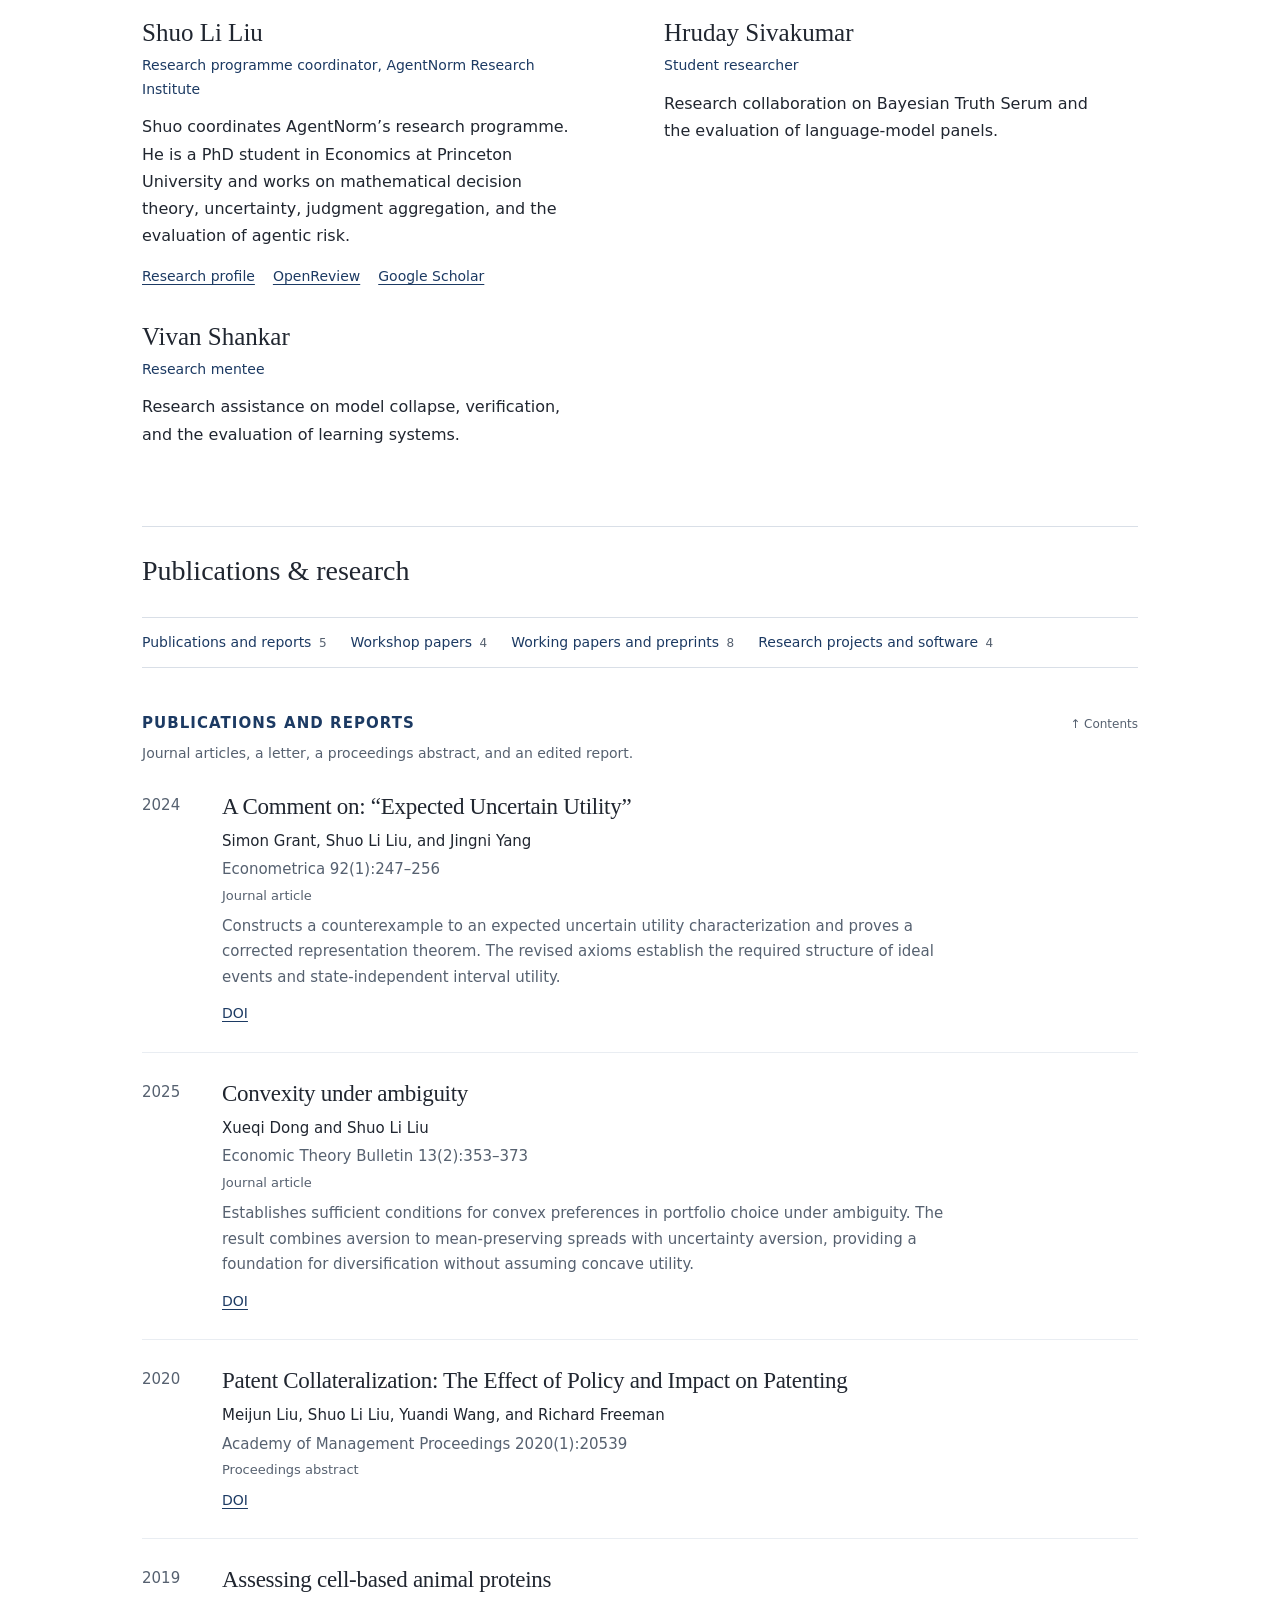
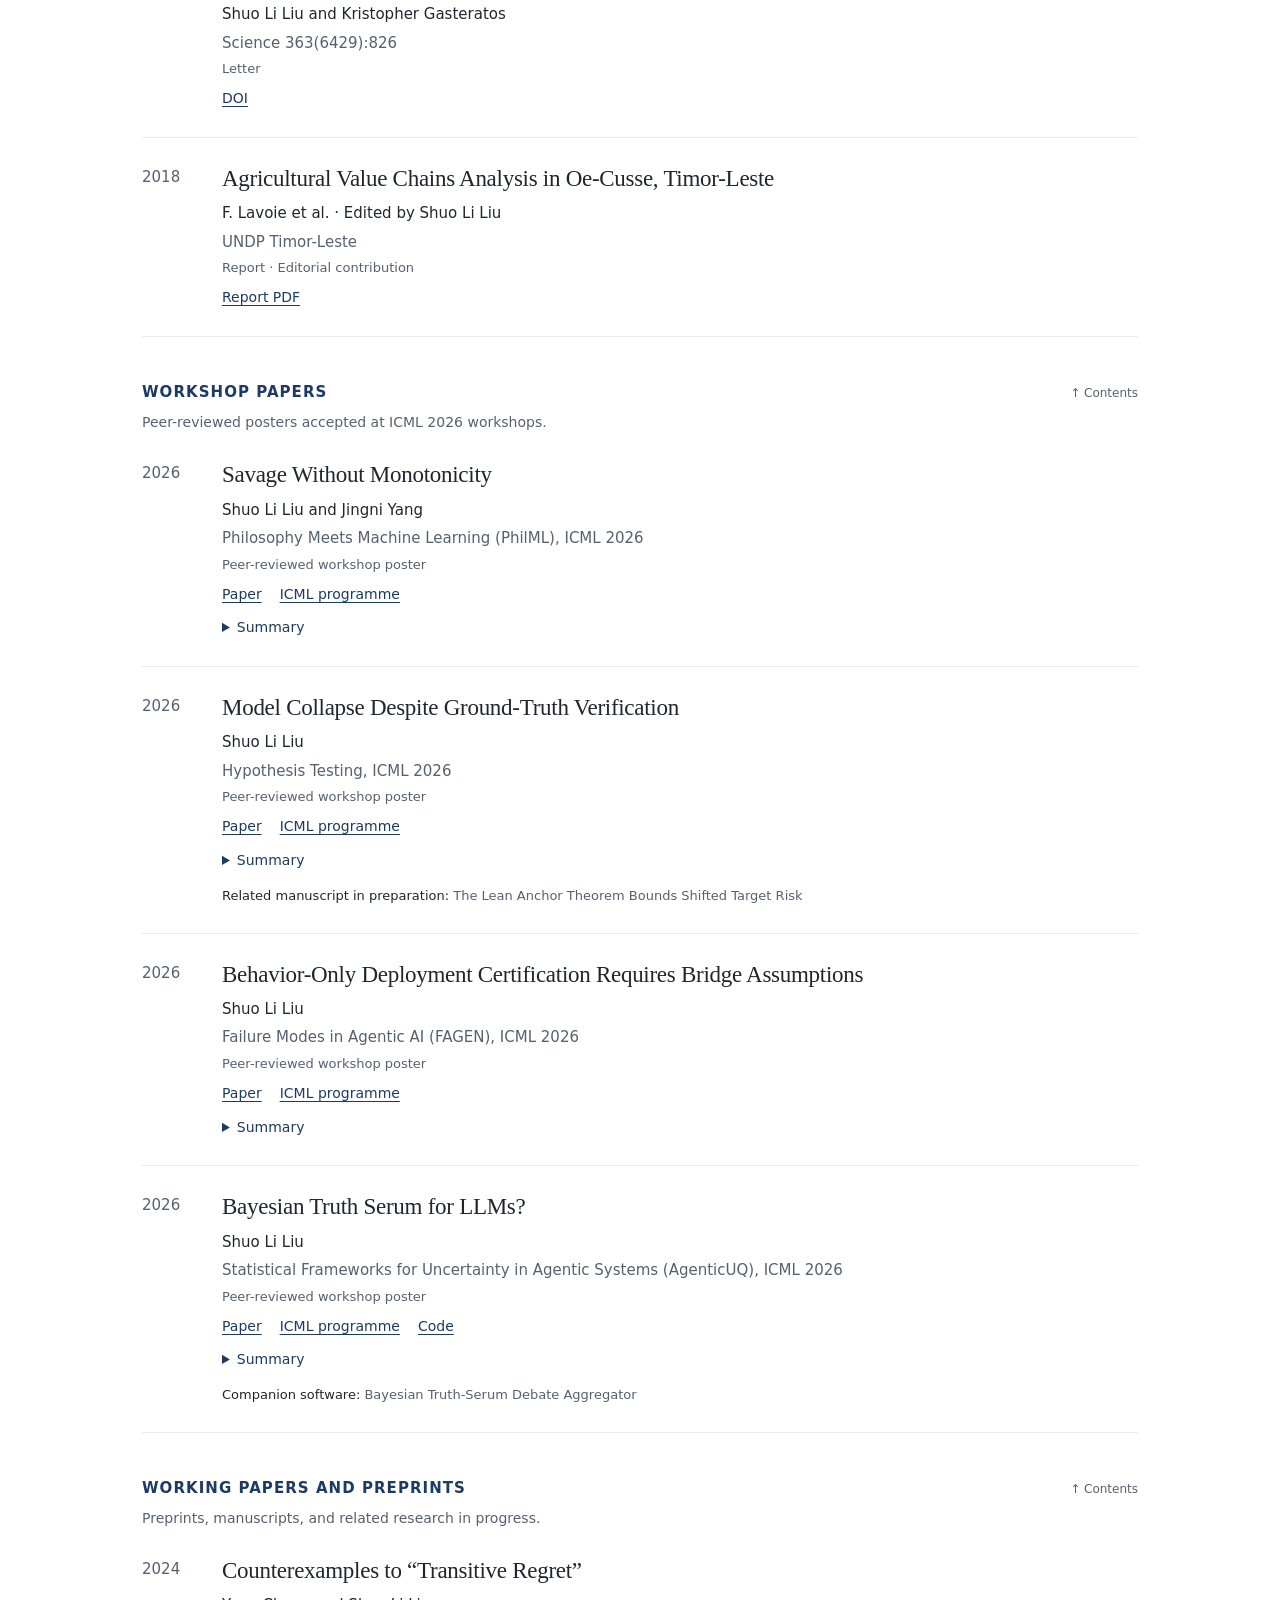
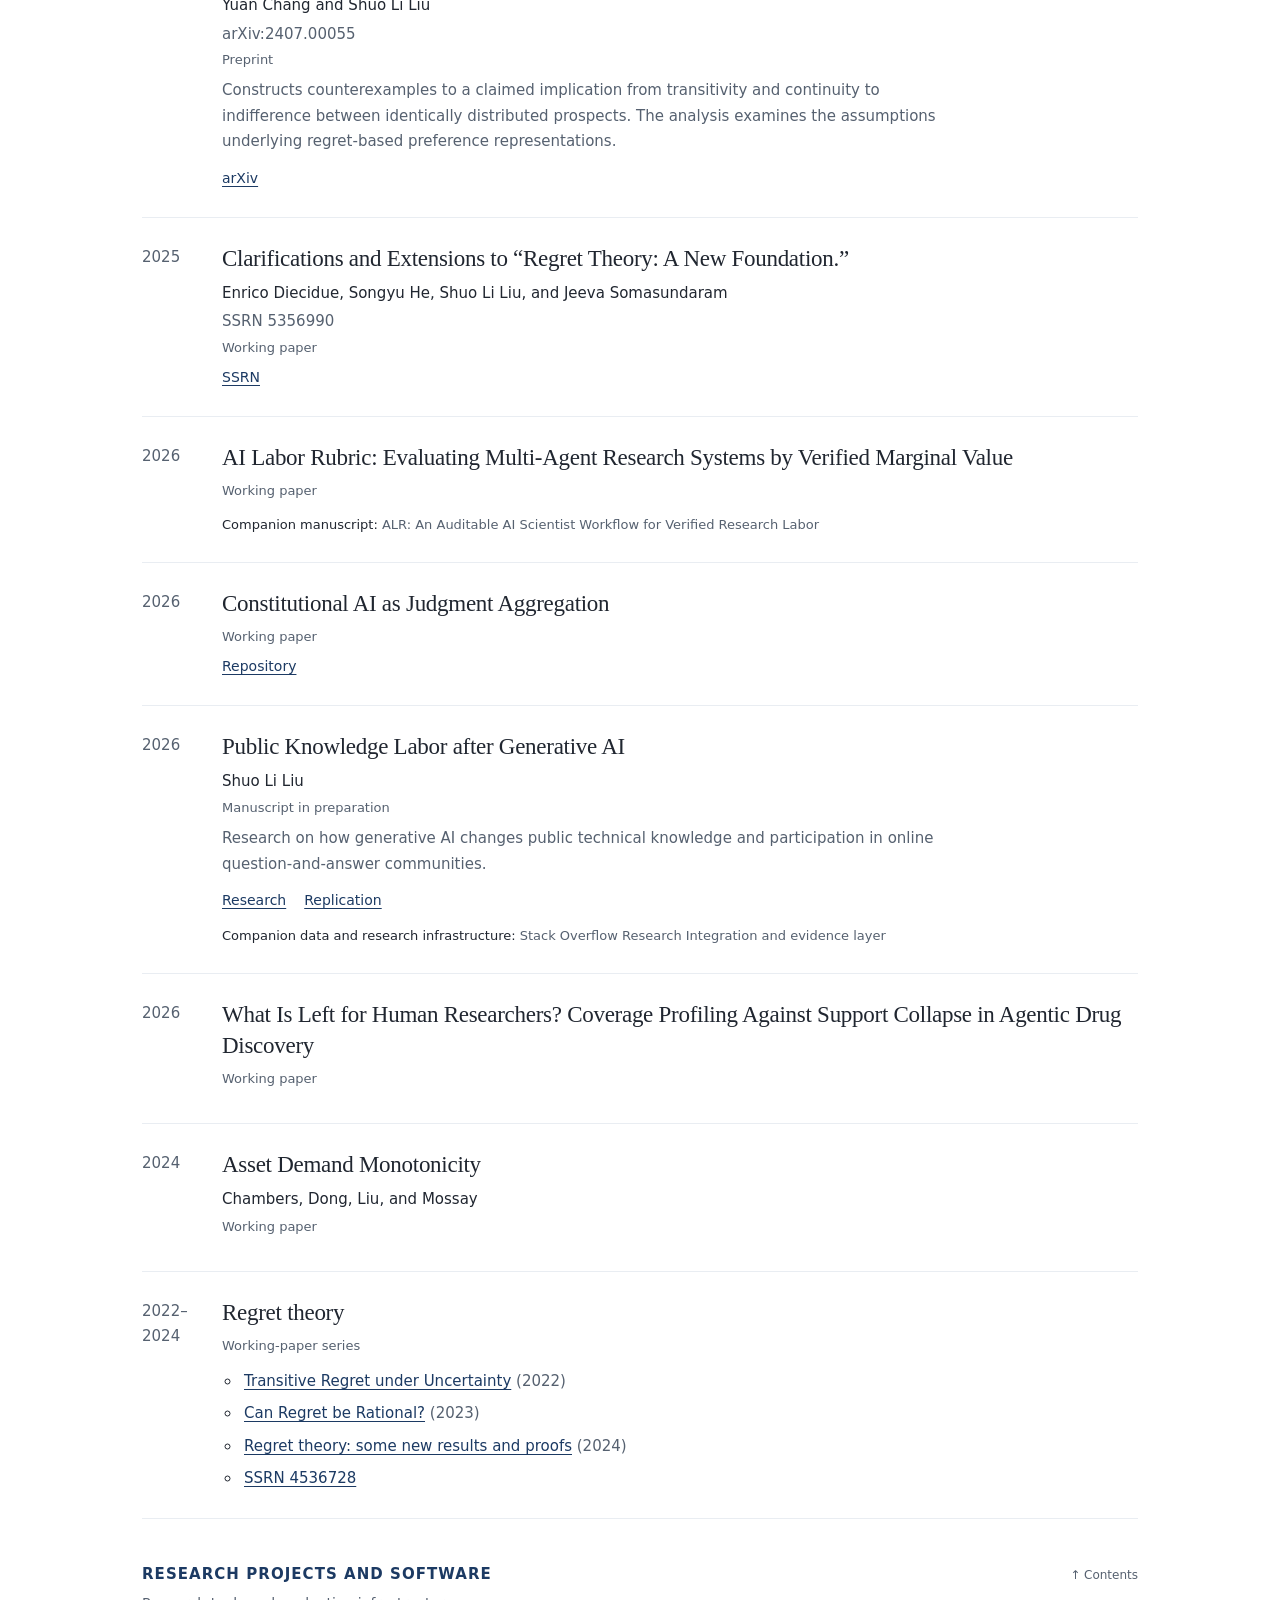
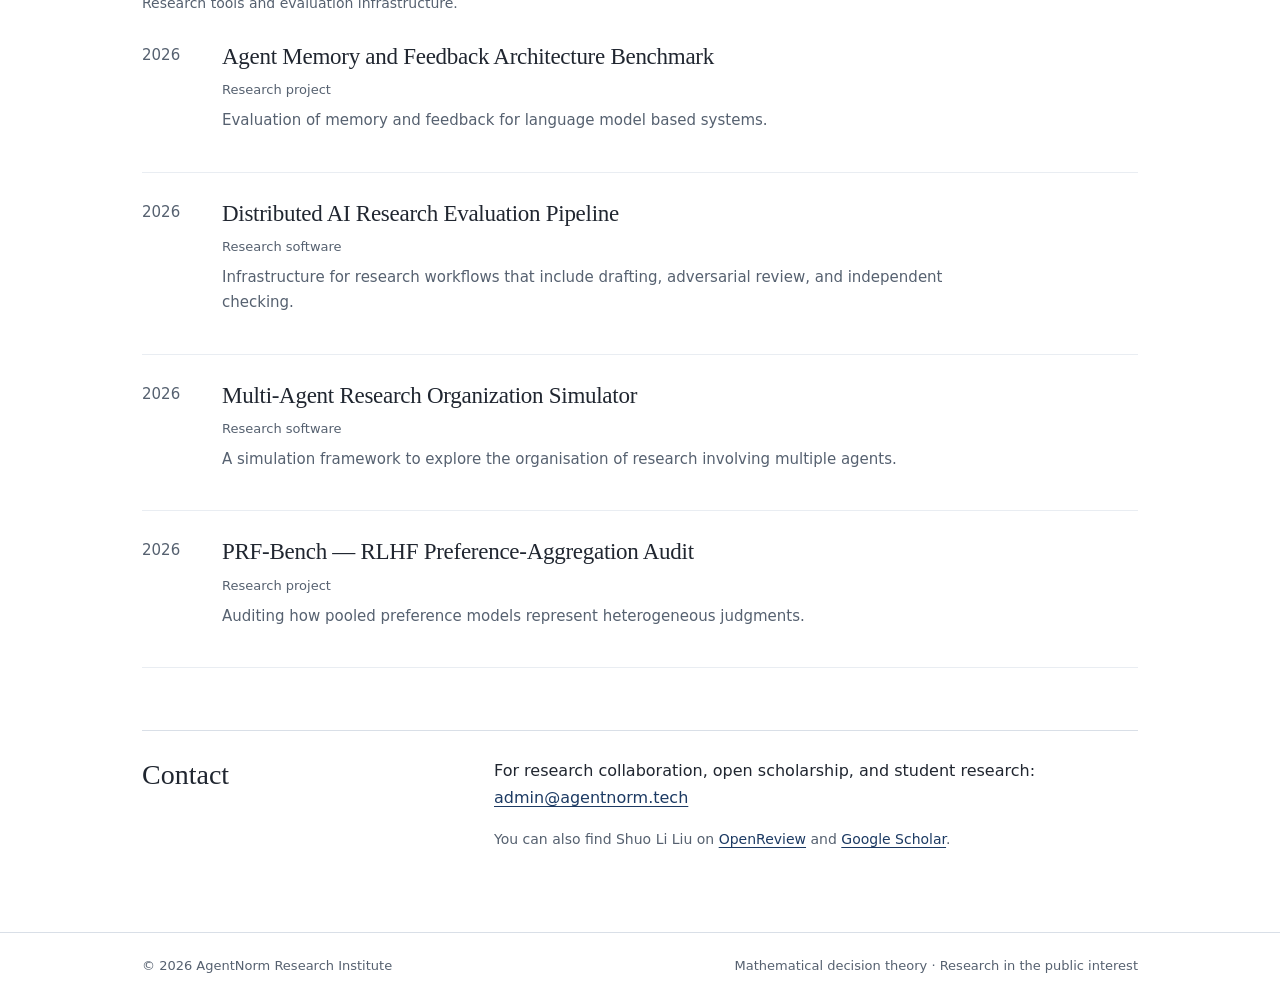
==== commit 97df769a: "Use research coordinator wording Replace PI terminology with a precise public description of Shuo Li" ====
--- a/index.html
+++ b/index.html
@@ -23,12 +23,12 @@
 @media(max-width:700px){.mathematical-work{grid-template-columns:1fr;gap:25px}.mathematical-work article{padding-left:16px}.wrap{padding-left:23px;padding-right:23px}.masthead{align-items:flex-start;flex-direction:column;gap:20px}nav{gap:18px}main.wrap{padding-top:36px}.intro{font-size:17px}.research-grid,.people-grid,.contact{grid-template-columns:1fr}.research-grid{gap:18px}.section{margin-top:42px}.section-title{display:block}.section-note{margin-top:8px}.papers>li{grid-template-columns:42px minmax(0,1fr);gap:10px}.papers h4{font-size:21px}.paper-year{font-size:13px;overflow-wrap:anywhere}.group-heading{align-items:flex-start}.group-heading h3{max-width:75%}.works-nav{display:grid;grid-template-columns:1fr;gap:10px}.footer-inner{flex-direction:column;gap:5px}}
 @media(prefers-reduced-motion:reduce){html{scroll-behavior:auto}}@media print{header{border-top:0}nav,.small-links{display:none}.wrap{max-width:none;padding:0}body{font-size:11pt}.section{margin-top:24px;break-inside:avoid}.papers>li,.person{break-inside:avoid}a{color:inherit}footer{margin-top:20px}}
 </style></head><body><a class="skip" href="#main">Skip to content</a>
-<header><div class="wrap masthead"><a class="wordmark" href="#main">AgentNorm Research Institute<small>Independent research in the public interest</small></a><nav aria-label="Main navigation"><a href="#mission">Mission</a><a href="#research">Research</a><a href="#people">People</a><a href="/shuo-li-liu.html">PI profile</a><a href="#works">Publications</a><a href="#group-projects">Projects</a><a href="#contact">Contact</a></nav></div></header>
+<header><div class="wrap masthead"><a class="wordmark" href="#main">AgentNorm Research Institute<small>Independent research in the public interest</small></a><nav aria-label="Main navigation"><a href="#mission">Mission</a><a href="#research">Research</a><a href="#people">People</a><a href="/shuo-li-liu.html">Research profile</a><a href="#works">Publications</a><a href="#group-projects">Projects</a><a href="#contact">Contact</a></nav></div></header>
 <main class="wrap" id="main"><div class="intro"><p class="research-label">Mathematical decision theory · Open scholarship</p><h1>Mathematical research for the public good</h1><p>AgentNorm Research Institute is an independent research initiative studying the mathematical foundations of decisions under uncertainty. We examine utility representations, ambiguity, regret, and collective judgment through axioms, proofs, and counterexamples, with applications to economics and the evaluation of agentic risk.</p><p>Our public-interest mission brings together mathematical research, open scholarship, and student mentorship. We share papers and research software so that researchers and students can examine the assumptions behind consequential decisions.</p><div class="small-links"><a href="#mathematics">Explore mathematical work</a><a href="#works">All papers</a><a href="https://normativeai.mywire.org/">Interactive research overview</a></div></div>
-<section class="section" id="mission"><div class="section-title"><h2>Research in the public interest</h2></div><p class="research-approach">AgentNorm aims to answer foundational questions and contribute to the larger research community. The Principal Investigator is Shuo Li Liu, who collaborates with student researchers on theory and computational evaluation.</p><div class="research-grid"><article><h3>Open scholarship</h3><p>Scholarly profiles and repositories are the sources of papers and research software. Readers can follow and explore the assumptions on which the work was done, as well as contribute to it.</p><a href="#works">Papers and research resources →</a></article><article><h3>Student research and mentorship</h3><p>We engage in research on judgment aggregation, verification, and model collapse with student collaborators, bridging theoretical concepts with computational experiments.</p><a href="#people">Meet the research team →</a></article><article><h3>Public-benefit research</h3><p>We study how individuals and institutions reason under uncertainty, and how researchers assess evidence about AI systems. Our aim is to contribute methods and knowledge that others can use.</p><a href="#research">Explore our research programme →</a></article></div><div class="legal-record"><strong>Legal entity</strong><p>AgentNorm Research Institute is the public research identity of NORMATIVE AI INSTITUTE INC., a British Columbia corporation.</p><p class="legal-meta">British Columbia, Canada · Company no. 1449218 · Name change effective 2026-05-06</p><a href="https://www.bclaws.gov.bc.ca/civix/document/id/corpreg/corpreg/crpn0514fin0326">BC Corporate Registry notice →</a></div><div class="acknowledgements"><strong>Grant acknowledgement</strong><p>We gratefully acknowledge a $20,000 grant from the Corrigibility Research Fund supporting CAST Decision Theory by Xuanyi Wang and Shuo Li Liu. The fund is a program of Lightcone Infrastructure Inc.; applications are coordinated through Lightcone Commons.</p><div class="ack-links"><a href="https://corrigibilityresearch.org/">Corrigibility Research Fund</a><a href="https://www.lightconecommons.com/">Lightcone Commons</a></div></div></section>
+<section class="section" id="mission"><div class="section-title"><h2>Research in the public interest</h2></div><p class="research-approach">AgentNorm aims to answer foundational questions and contribute to the larger research community. Shuo Li Liu coordinates the research programme and collaborates with student researchers on theory and computational evaluation.</p><div class="research-grid"><article><h3>Open scholarship</h3><p>Scholarly profiles and repositories are the sources of papers and research software. Readers can follow and explore the assumptions on which the work was done, as well as contribute to it.</p><a href="#works">Papers and research resources →</a></article><article><h3>Student research and mentorship</h3><p>We engage in research on judgment aggregation, verification, and model collapse with student collaborators, bridging theoretical concepts with computational experiments.</p><a href="#people">Meet the research team →</a></article><article><h3>Public-benefit research</h3><p>We study how individuals and institutions reason under uncertainty, and how researchers assess evidence about AI systems. Our aim is to contribute methods and knowledge that others can use.</p><a href="#research">Explore our research programme →</a></article></div><div class="legal-record"><strong>Legal entity</strong><p>AgentNorm Research Institute is the public research identity of NORMATIVE AI INSTITUTE INC., a British Columbia corporation.</p><p class="legal-meta">British Columbia, Canada · Company no. 1449218 · Name change effective 2026-05-06</p><a href="https://www.bclaws.gov.bc.ca/civix/document/id/corpreg/corpreg/crpn0514fin0326">BC Corporate Registry notice →</a></div><div class="acknowledgements"><strong>Grant acknowledgement</strong><p>We gratefully acknowledge a $20,000 grant from the Corrigibility Research Fund supporting CAST Decision Theory by Xuanyi Wang and Shuo Li Liu. The fund is a program of Lightcone Infrastructure Inc.; applications are coordinated through Lightcone Commons.</p><div class="ack-links"><a href="https://corrigibilityresearch.org/">Corrigibility Research Fund</a><a href="https://www.lightconecommons.com/">Lightcone Commons</a></div></div></section>
 <section class="section" id="research"><div class="section-title"><h2>Mathematical research</h2></div><p class="research-approach">We start with explicit definitions and assumptions, prove what follows, and then give counterexamples that push a claim to its limits. In the applied work, we make a clear distinction between mathematically guaranteed results and computational evidence.</p><div class="research-grid"><article><h3>Axioms and representation</h3><p>We study which assumptions allow preferences to admit a utility representation, and which additional conditions a characterization requires.</p><a href="#uncertain-utility">Expected uncertain utility →</a></article><article><h3>Convexity, ambiguity, and regret</h3><p>We study the structure of preferences under uncertainty, and provide sufficient conditions and counterexamples for the analysis of diversification, transitivity, and regret.</p><a href="#convexity">Convexity under ambiguity →</a></article><article><h3>Foundations of agentic-risk evaluation</h3><p>We apply decision theory and mathematical analysis to questions about dominance, judgment aggregation, verification, and the limits of deployment claims.</p><a href="#savage">Savage Without Monotonicity →</a></article></div></section>
 <section class="section" id="mathematics"><div class="section-title"><h2>Theorems, proofs, and counterexamples</h2></div><div class="mathematical-work"><article><p class="math-method">Representation theorem</p><h3>A Comment on: “Expected Uncertain Utility”</h3><p class="math-venue">Econometrica 92(1):247–256 · Journal article</p><p>Constructs a counterexample to an expected uncertain utility characterization and proves a corrected representation theorem. The revised axioms establish the required structure of ideal events and state-independent interval utility.</p><a href="#uncertain-utility">Paper and source →</a></article><article><p class="math-method">Sufficient conditions</p><h3>Convexity under ambiguity</h3><p class="math-venue">Economic Theory Bulletin 13(2):353–373 · Journal article</p><p>Establishes sufficient conditions for convex preferences in portfolio choice under ambiguity. The result combines aversion to mean-preserving spreads with uncertainty aversion, providing a foundation for diversification without assuming concave utility.</p><a href="#convexity">Paper and source →</a></article><article><p class="math-method">Constructive counterexamples</p><h3>Counterexamples to “Transitive Regret”</h3><p class="math-venue">arXiv:2407.00055 · Preprint</p><p>Constructs counterexamples to a claimed implication from transitivity and continuity to indifference between identically distributed prospects. The analysis examines the assumptions underlying regret-based preference representations.</p><a href="#transitive-regret">Paper and source →</a></article><article><p class="math-method">Dominance and finite additivity</p><h3>Savage Without Monotonicity</h3><p class="math-venue">Philosophy Meets Machine Learning (PhilML), ICML 2026 · Peer-reviewed workshop poster</p><p>Develops a conditional counterexample in which a finitely additive expected-utility representation assigns equal value to an act and its statewise improvement. It identifies additional additivity, dominance, or domain assumptions that prevent this conflict.</p><a href="#savage">Paper and source →</a></article></div></section>
-<section class="section" id="people"><div class="section-title"><h2>People</h2><p class="section-note">Principal Investigator and student collaborators</p></div><p class="people-intro">Shuo Li Liu coordinates AgentNorm Research Institute’s research programme as its Principal Investigator. Student mentorship is part of the initiative’s public-interest research mission. Hruday Sivakumar and Vivan Shankar collaborate on projects involving language-model judgments, model collapse, and verification.</p><div class="people-grid"><article class="person"><h3>Shuo Li Liu</h3><p class="role">Principal Investigator, AgentNorm Research Institute</p><p>Shuo coordinates AgentNorm’s research programme as its Principal Investigator. He is a PhD student in Economics at Princeton University and works on mathematical decision theory, uncertainty, judgment aggregation, and the evaluation of agentic risk.</p><div class="person-links"><a href="/shuo-li-liu.html">PI profile</a><a href="https://openreview.net/profile?id=~Shuo_Li_Liu1">OpenReview</a><a href="https://scholar.google.com/citations?user=dwj1oxIAAAAJ">Google Scholar</a></div></article><article class="person"><h3>Hruday Sivakumar</h3><p class="role">Student researcher</p><p>Research collaboration on Bayesian Truth Serum and the evaluation of language-model panels.</p><div class="person-links"></div></article><article class="person"><h3>Vivan Shankar</h3><p class="role">Research mentee</p><p>Research assistance on model collapse, verification, and the evaluation of learning systems.</p><div class="person-links"></div></article></div></section>
+<section class="section" id="people"><div class="section-title"><h2>People</h2><p class="section-note">Research programme coordinator and student collaborators</p></div><p class="people-intro">Shuo Li Liu coordinates AgentNorm Research Institute’s research programme. Student mentorship is part of the initiative’s public-interest research mission. Hruday Sivakumar and Vivan Shankar collaborate on projects involving language-model judgments, model collapse, and verification.</p><div class="people-grid"><article class="person"><h3>Shuo Li Liu</h3><p class="role">Research programme coordinator, AgentNorm Research Institute</p><p>Shuo coordinates AgentNorm’s research programme. He is a PhD student in Economics at Princeton University and works on mathematical decision theory, uncertainty, judgment aggregation, and the evaluation of agentic risk.</p><div class="person-links"><a href="/shuo-li-liu.html">Research profile</a><a href="https://openreview.net/profile?id=~Shuo_Li_Liu1">OpenReview</a><a href="https://scholar.google.com/citations?user=dwj1oxIAAAAJ">Google Scholar</a></div></article><article class="person"><h3>Hruday Sivakumar</h3><p class="role">Student researcher</p><p>Research collaboration on Bayesian Truth Serum and the evaluation of language-model panels.</p><div class="person-links"></div></article><article class="person"><h3>Vivan Shankar</h3><p class="role">Research mentee</p><p>Research assistance on model collapse, verification, and the evaluation of learning systems.</p><div class="person-links"></div></article></div></section>
 <section class="section" id="works"><div class="section-title"><h2>Publications &amp; research</h2></div><nav class="works-nav" aria-label="Research contents"><a href="#group-publications">Publications and reports <span>5</span></a><a href="#group-workshops">Workshop papers <span>4</span></a><a href="#group-working">Working papers and preprints <span>8</span></a><a href="#group-projects">Research projects and software <span>4</span></a></nav><section class="publication-group" aria-labelledby="group-publications"><div class="group-heading"><h3 id="group-publications">Publications and reports</h3><a href="#works" aria-label="Back to research contents">↑ Contents</a></div><p class="group-note">Journal articles, a letter, a proceedings abstract, and an edited report.</p><ol class="papers"><li id="uncertain-utility"><div class="paper-year">2024</div><article><h4>A Comment on: “Expected Uncertain Utility”</h4><p class="authors">Simon Grant, Shuo Li Liu, and Jingni Yang</p><p class="venue">Econometrica 92(1):247–256</p><p class="work-type">Journal article</p><p class="work-summary">Constructs a counterexample to an expected uncertain utility characterization and proves a corrected representation theorem. The revised axioms establish the required structure of ideal events and state-independent interval utility.</p><div class="paper-links"><a href="https://doi.org/10.3982/ECTA21843">DOI</a></div></article></li><li id="convexity"><div class="paper-year">2025</div><article><h4>Convexity under ambiguity</h4><p class="authors">Xueqi Dong and Shuo Li Liu</p><p class="venue">Economic Theory Bulletin 13(2):353–373</p><p class="work-type">Journal article</p><p class="work-summary">Establishes sufficient conditions for convex preferences in portfolio choice under ambiguity. The result combines aversion to mean-preserving spreads with uncertainty aversion, providing a foundation for diversification without assuming concave utility.</p><div class="paper-links"><a href="https://doi.org/10.1007/s40505-025-00300-5">DOI</a></div></article></li><li id="patent-collateralization"><div class="paper-year">2020</div><article><h4>Patent Collateralization: The Effect of Policy and Impact on Patenting</h4><p class="authors">Meijun Liu, Shuo Li Liu, Yuandi Wang, and Richard Freeman</p><p class="venue">Academy of Management Proceedings 2020(1):20539</p><p class="work-type">Proceedings abstract</p><div class="paper-links"><a href="https://doi.org/10.5465/AMBPP.2020.20539abstract">DOI</a></div></article></li><li id="cell-proteins"><div class="paper-year">2019</div><article><h4>Assessing cell-based animal proteins</h4><p class="authors">Shuo Li Liu and Kristopher Gasteratos</p><p class="venue">Science 363(6429):826</p><p class="work-type">Letter</p><div class="paper-links"><a href="https://doi.org/10.1126/science.aau3905">DOI</a></div></article></li><li id="undp-value-chains"><div class="paper-year">2018</div><article><h4>Agricultural Value Chains Analysis in Oe-Cusse, Timor-Leste</h4><p class="authors">F. Lavoie et al. · Edited by Shuo Li Liu</p><p class="venue">UNDP Timor-Leste</p><p class="work-type">Report · Editorial contribution</p><div class="paper-links"><a href="https://files.acquia.undp.org/public/migration/tl/COMP-Brosura-Value-chain-analysis-Press.pdf">Report PDF</a></div></article></li></ol></section><section class="publication-group" aria-labelledby="group-workshops"><div class="group-heading"><h3 id="group-workshops">Workshop papers</h3><a href="#works" aria-label="Back to research contents">↑ Contents</a></div><p class="group-note">Peer-reviewed posters accepted at ICML 2026 workshops.</p><ol class="papers"><li id="savage"><div class="paper-year">2026</div><article><h4>Savage Without Monotonicity</h4><p class="authors">Shuo Li Liu and Jingni Yang</p><p class="venue">Philosophy Meets Machine Learning (PhilML), ICML 2026</p><p class="work-type">Peer-reviewed workshop poster</p><div class="paper-links"><a href="https://openreview.net/forum?id=BlHRDwcAJe">Paper</a><a href="https://icml.cc/virtual/2026/77482">ICML programme</a></div><details class="abstract"><summary>Summary</summary><p>Develops a conditional counterexample in which a finitely additive expected-utility representation assigns equal value to an act and its statewise improvement. It identifies additional additivity, dominance, or domain assumptions that prevent this conflict.</p></details></article></li><li id="model-collapse"><div class="paper-year">2026</div><article><h4>Model Collapse Despite Ground-Truth Verification</h4><p class="authors">Shuo Li Liu</p><p class="venue">Hypothesis Testing, ICML 2026</p><p class="work-type">Peer-reviewed workshop poster</p><div class="paper-links"><a href="https://openreview.net/forum?id=ydSgbL5xvC">Paper</a><a href="https://icml.cc/virtual/2026/79979">ICML programme</a></div><details class="abstract"><summary>Summary</summary><p>Separates exact verification of generated artifacts from coverage of the target task population, showing how missing task types limit risk identification and developing an audit bound for target-risk claims.</p></details><ul class="related"><li><span>Related manuscript in preparation:</span> The Lean Anchor Theorem Bounds Shifted Target Risk</li></ul></article></li><li id="behavior-certification"><div class="paper-year">2026</div><article><h4>Behavior-Only Deployment Certification Requires Bridge Assumptions</h4><p class="authors">Shuo Li Liu</p><p class="venue">Failure Modes in Agentic AI (FAGEN), ICML 2026</p><p class="work-type">Peer-reviewed workshop poster</p><div class="paper-links"><a href="https://openreview.net/forum?id=L89pUs9uQP">Paper</a><a href="https://icml.cc/virtual/2026/77949">ICML programme</a></div><details class="abstract"><summary>Summary</summary><p>Shows why behavioral evaluation alone cannot certify deployment safety without assumptions connecting evaluation and deployment histories, and quantifies the sample cost of detecting rarely reached failures.</p></details></article></li><li id="bts-llms"><div class="paper-year">2026</div><article><h4>Bayesian Truth Serum for LLMs?</h4><p class="authors">Shuo Li Liu</p><p class="venue">Statistical Frameworks for Uncertainty in Agentic Systems (AgenticUQ), ICML 2026</p><p class="work-type">Peer-reviewed workshop poster</p><div class="paper-links"><a href="https://openreview.net/forum?id=p71WQTxxKz">Paper</a><a href="https://icml.cc/virtual/2026/74483">ICML programme</a><a href="https://github.com/liusulldel/truth-serum-debate">Code</a></div><details class="abstract"><summary>Summary</summary><p>Tests Bayesian Truth Serum aggregation for language-model panels, finding lower accuracy than majority voting but improved calibration on the evaluated review and benchmark tasks.</p></details><ul class="related"><li><span>Companion software:</span> Bayesian Truth-Serum Debate Aggregator</li></ul></article></li></ol></section><section class="publication-group" aria-labelledby="group-working"><div class="group-heading"><h3 id="group-working">Working papers and preprints</h3><a href="#works" aria-label="Back to research contents">↑ Contents</a></div><p class="group-note">Preprints, manuscripts, and related research in progress.</p><ol class="papers"><li id="transitive-regret"><div class="paper-year">2024</div><article><h4>Counterexamples to “Transitive Regret”</h4><p class="authors">Yuan Chang and Shuo Li Liu</p><p class="venue">arXiv:2407.00055</p><p class="work-type">Preprint</p><p class="work-summary">Constructs counterexamples to a claimed implication from transitivity and continuity to indifference between identically distributed prospects. The analysis examines the assumptions underlying regret-based preference representations.</p><div class="paper-links"><a href="https://arxiv.org/abs/2407.00055">arXiv</a></div></article></li><li id="clarifications-regret"><div class="paper-year">2025</div><article><h4>Clarifications and Extensions to “Regret Theory: A New Foundation.”</h4><p class="authors">Enrico Diecidue, Songyu He, Shuo Li Liu, and Jeeva Somasundaram</p><p class="venue">SSRN 5356990</p><p class="work-type">Working paper</p><div class="paper-links"><a href="https://papers.ssrn.com/sol3/papers.cfm?abstract_id=5356990">SSRN</a></div></article></li><li id="ai-labor-rubric"><div class="paper-year">2026</div><article><h4>AI Labor Rubric: Evaluating Multi-Agent Research Systems by Verified Marginal Value</h4><p class="work-type">Working paper</p><div class="paper-links"></div><ul class="related"><li><span>Companion manuscript:</span> ALR: An Auditable AI Scientist Workflow for Verified Research Labor</li></ul></article></li><li id="constitutional-aggregation"><div class="paper-year">2026</div><article><h4>Constitutional AI as Judgment Aggregation</h4><p class="work-type">Working paper</p><div class="paper-links"><a href="https://github.com/liusulldel/constitutional-trilemma">Repository</a></div></article></li><li id="public-knowledge"><div class="paper-year">2026</div><article><h4>Public Knowledge Labor after Generative AI</h4><p class="authors">Shuo Li Liu</p><p class="work-type">Manuscript in preparation</p><p class="work-summary">Research on how generative AI changes public technical knowledge and participation in online question-and-answer communities.</p><div class="paper-links"><a href="https://github.com/liusulldel/who-still-answers">Research</a><a href="https://github.com/liusulldel/stackoverflow-chatgpt-governance">Replication</a></div><ul class="related"><li><span>Companion data and research infrastructure:</span> Stack Overflow Research Integration and evidence layer</li></ul></article></li><li id="coverage-drug-discovery"><div class="paper-year">2026</div><article><h4>What Is Left for Human Researchers? Coverage Profiling Against Support Collapse in Agentic Drug Discovery</h4><p class="work-type">Working paper</p><div class="paper-links"></div></article></li><li id="asset-demand"><div class="paper-year">2024</div><article><h4>Asset Demand Monotonicity</h4><p class="authors">Chambers, Dong, Liu, and Mossay</p><p class="work-type">Working paper</p><div class="paper-links"></div></article></li><li id="regret-series"><div class="paper-year">2022–2024</div><article><h4>Regret theory</h4><p class="work-type">Working-paper series</p><div class="paper-links"></div><ul class="series"><li><a href="https://papers.ssrn.com/sol3/papers.cfm?abstract_id=4148486">Transitive Regret under Uncertainty</a> <span>(2022)</span></li><li><a href="https://papers.ssrn.com/sol3/papers.cfm?abstract_id=4437540">Can Regret be Rational?</a> <span>(2023)</span></li><li><a href="https://papers.ssrn.com/sol3/papers.cfm?abstract_id=4437546">Regret theory: some new results and proofs</a> <span>(2024)</span></li><li><a href="https://papers.ssrn.com/sol3/papers.cfm?abstract_id=4536728">SSRN 4536728</a></li></ul></article></li></ol></section><section class="publication-group" aria-labelledby="group-projects"><div class="group-heading"><h3 id="group-projects">Research projects and software</h3><a href="#works" aria-label="Back to research contents">↑ Contents</a></div><p class="group-note">Research tools and evaluation infrastructure.</p><ol class="papers"><li id="agent-memory"><div class="paper-year">2026</div><article><h4>Agent Memory and Feedback Architecture Benchmark</h4><p class="work-type">Research project</p><p class="work-summary">Evaluation of memory and feedback for language model based systems.</p><div class="paper-links"></div></article></li><li id="distributed-evaluation"><div class="paper-year">2026</div><article><h4>Distributed AI Research Evaluation Pipeline</h4><p class="work-type">Research software</p><p class="work-summary">Infrastructure for research workflows that include drafting, adversarial review, and independent checking.</p><div class="paper-links"></div></article></li><li id="organization-simulator"><div class="paper-year">2026</div><article><h4>Multi-Agent Research Organization Simulator</h4><p class="work-type">Research software</p><p class="work-summary">A simulation framework to explore the organisation of research involving multiple agents.</p><div class="paper-links"></div></article></li><li id="prf-bench"><div class="paper-year">2026</div><article><h4>PRF-Bench — RLHF Preference-Aggregation Audit</h4><p class="work-type">Research project</p><p class="work-summary">Auditing how pooled preference models represent heterogeneous judgments.</p><div class="paper-links"></div></article></li></ol></section></section>
 <section class="section contact" id="contact"><h2>Contact</h2><div><p>For research collaboration, open scholarship, and student research:<br><a href="mailto:admin@agentnorm.tech">admin@agentnorm.tech</a></p><p class="small">You can also find Shuo Li Liu on <a href="https://openreview.net/profile?id=~Shuo_Li_Liu1">OpenReview</a> and <a href="https://scholar.google.com/citations?user=dwj1oxIAAAAJ">Google Scholar</a>.</p></div></section>
 </main><footer><div class="wrap footer-inner"><span>© 2026 AgentNorm Research Institute</span><span>Mathematical decision theory · Research in the public interest</span></div></footer></body></html>
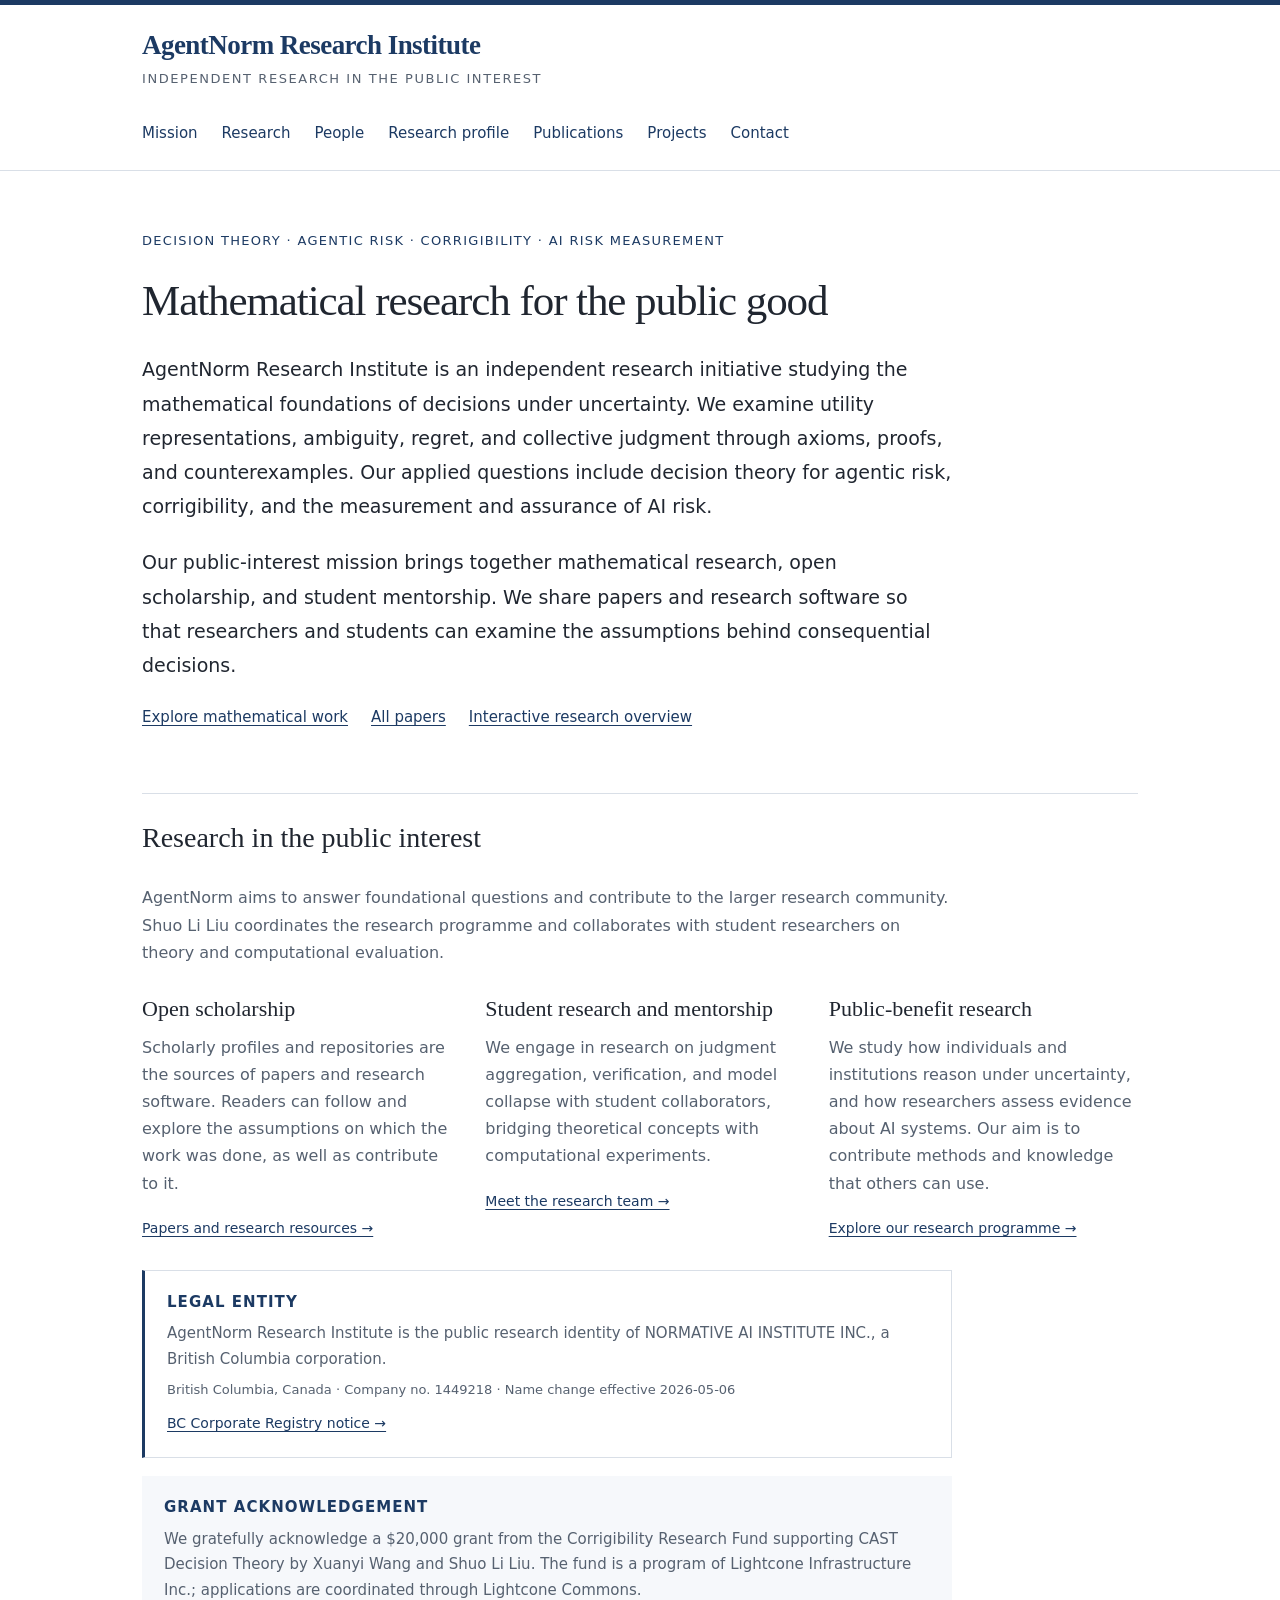
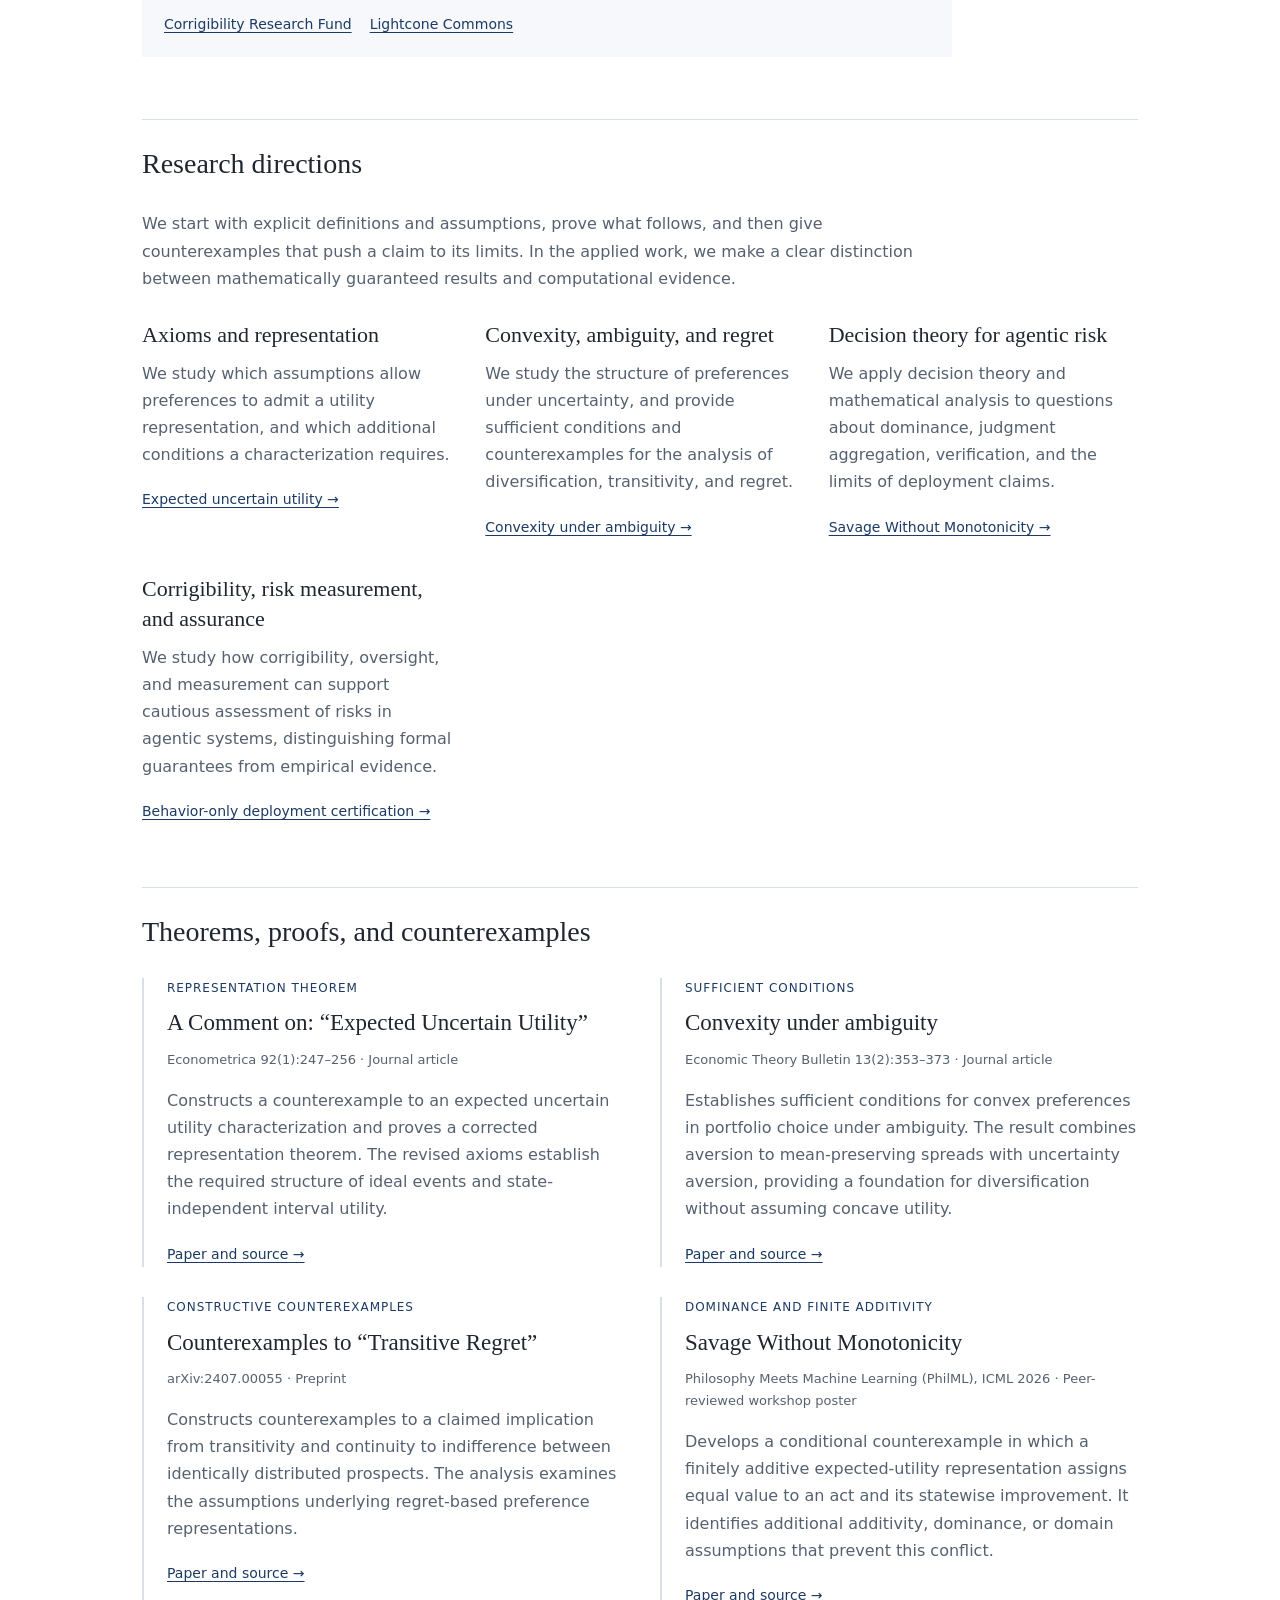
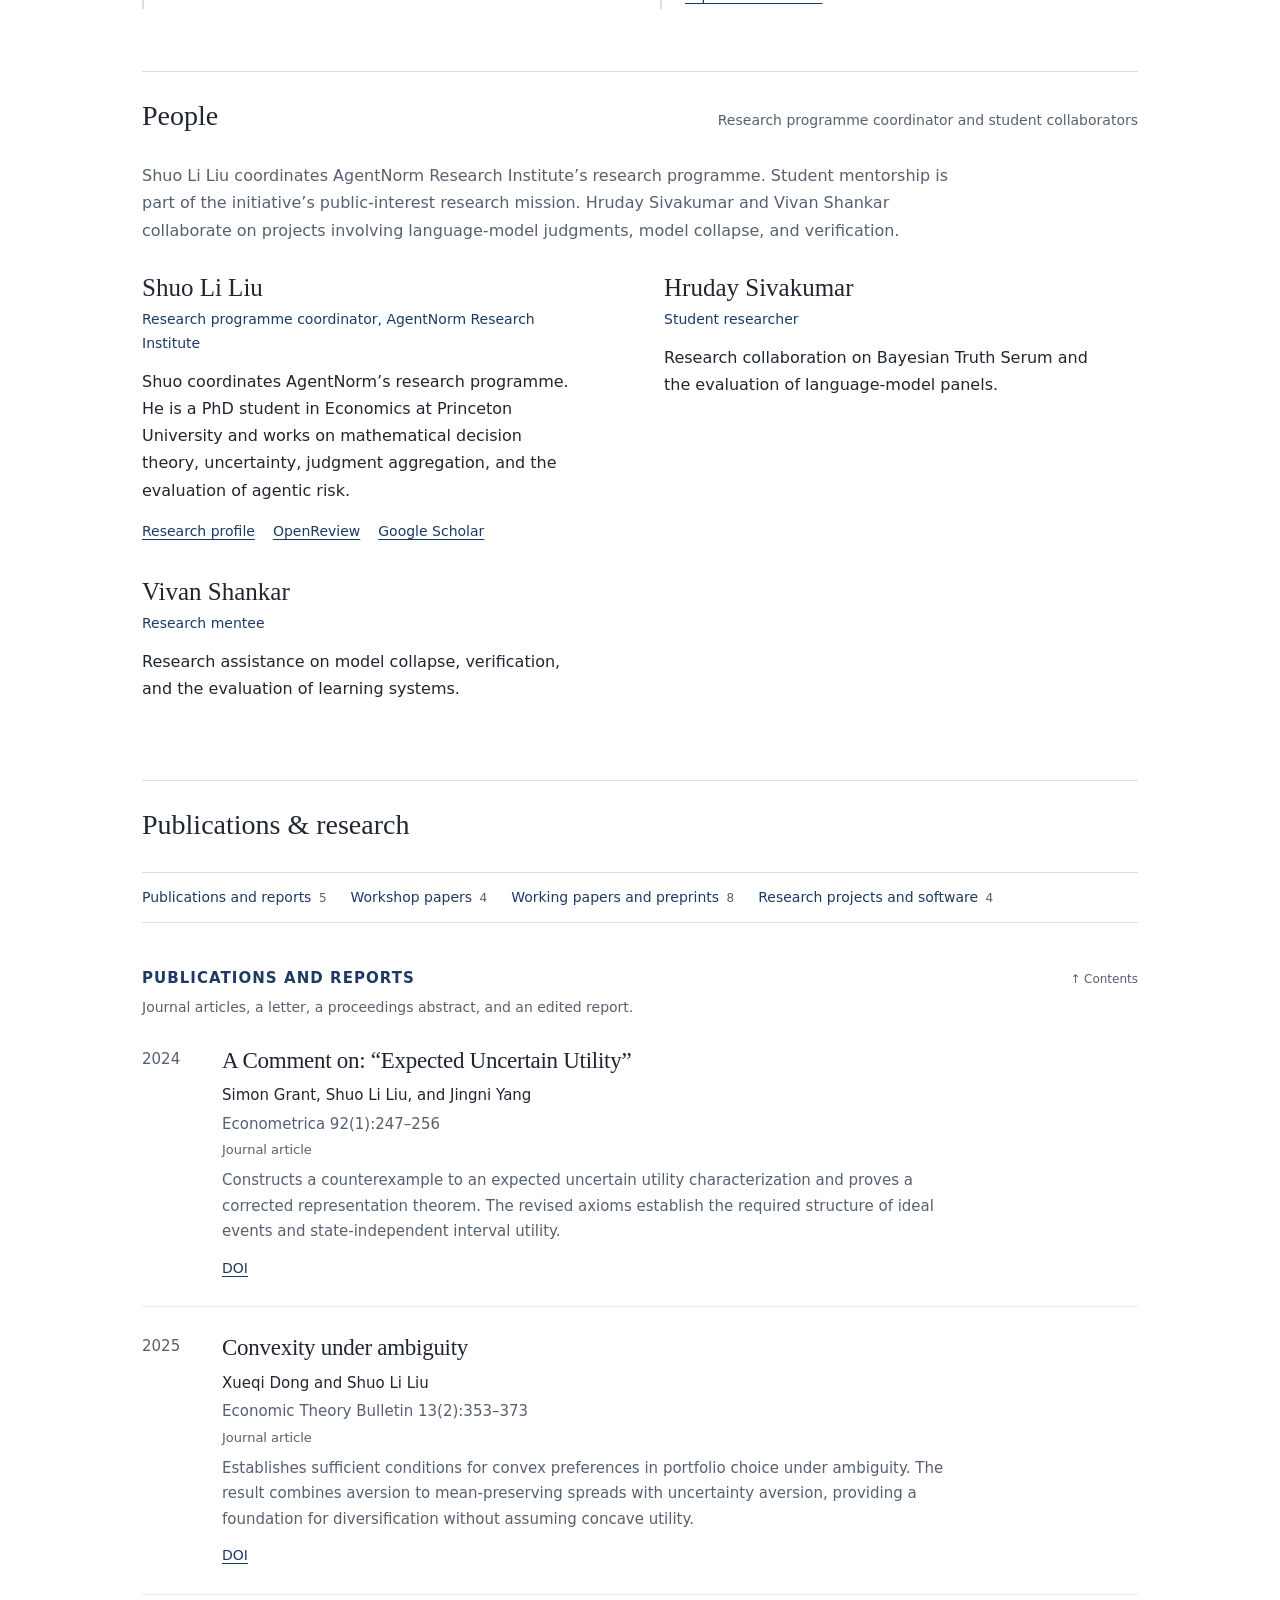
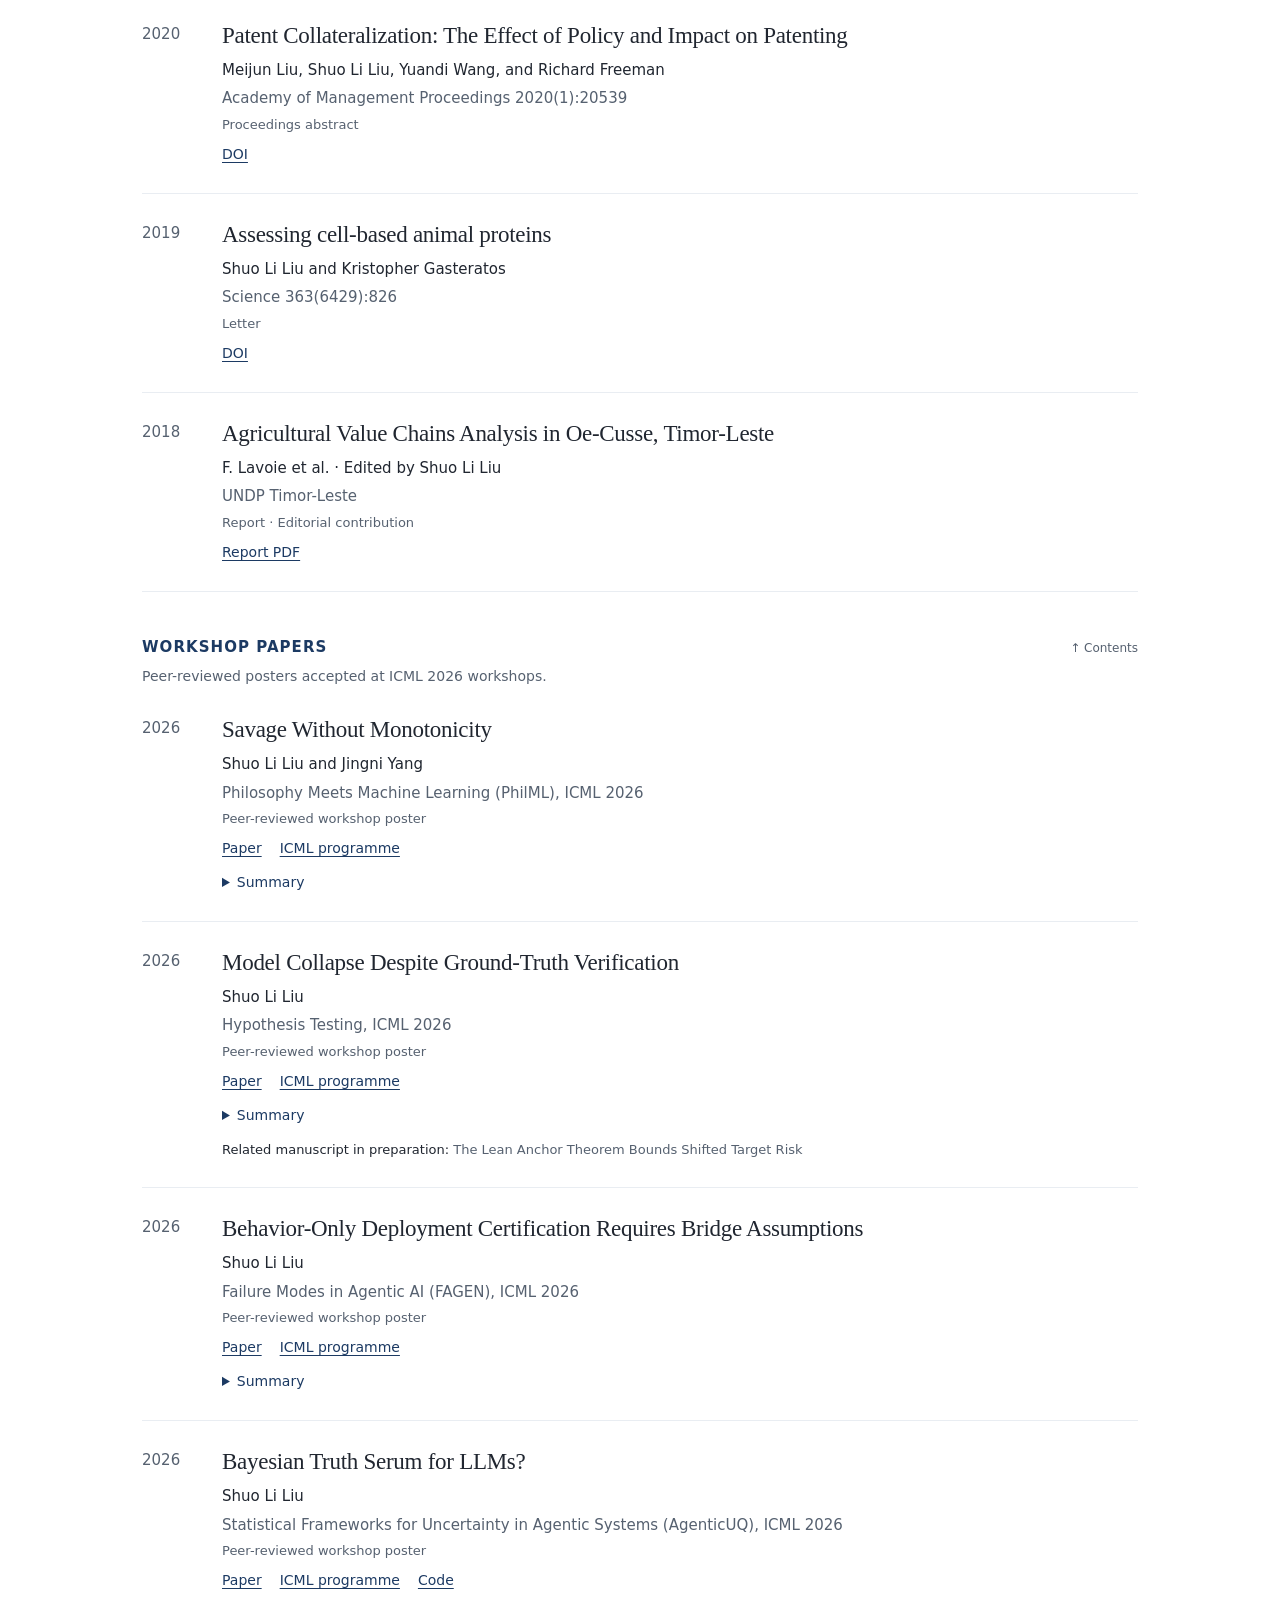
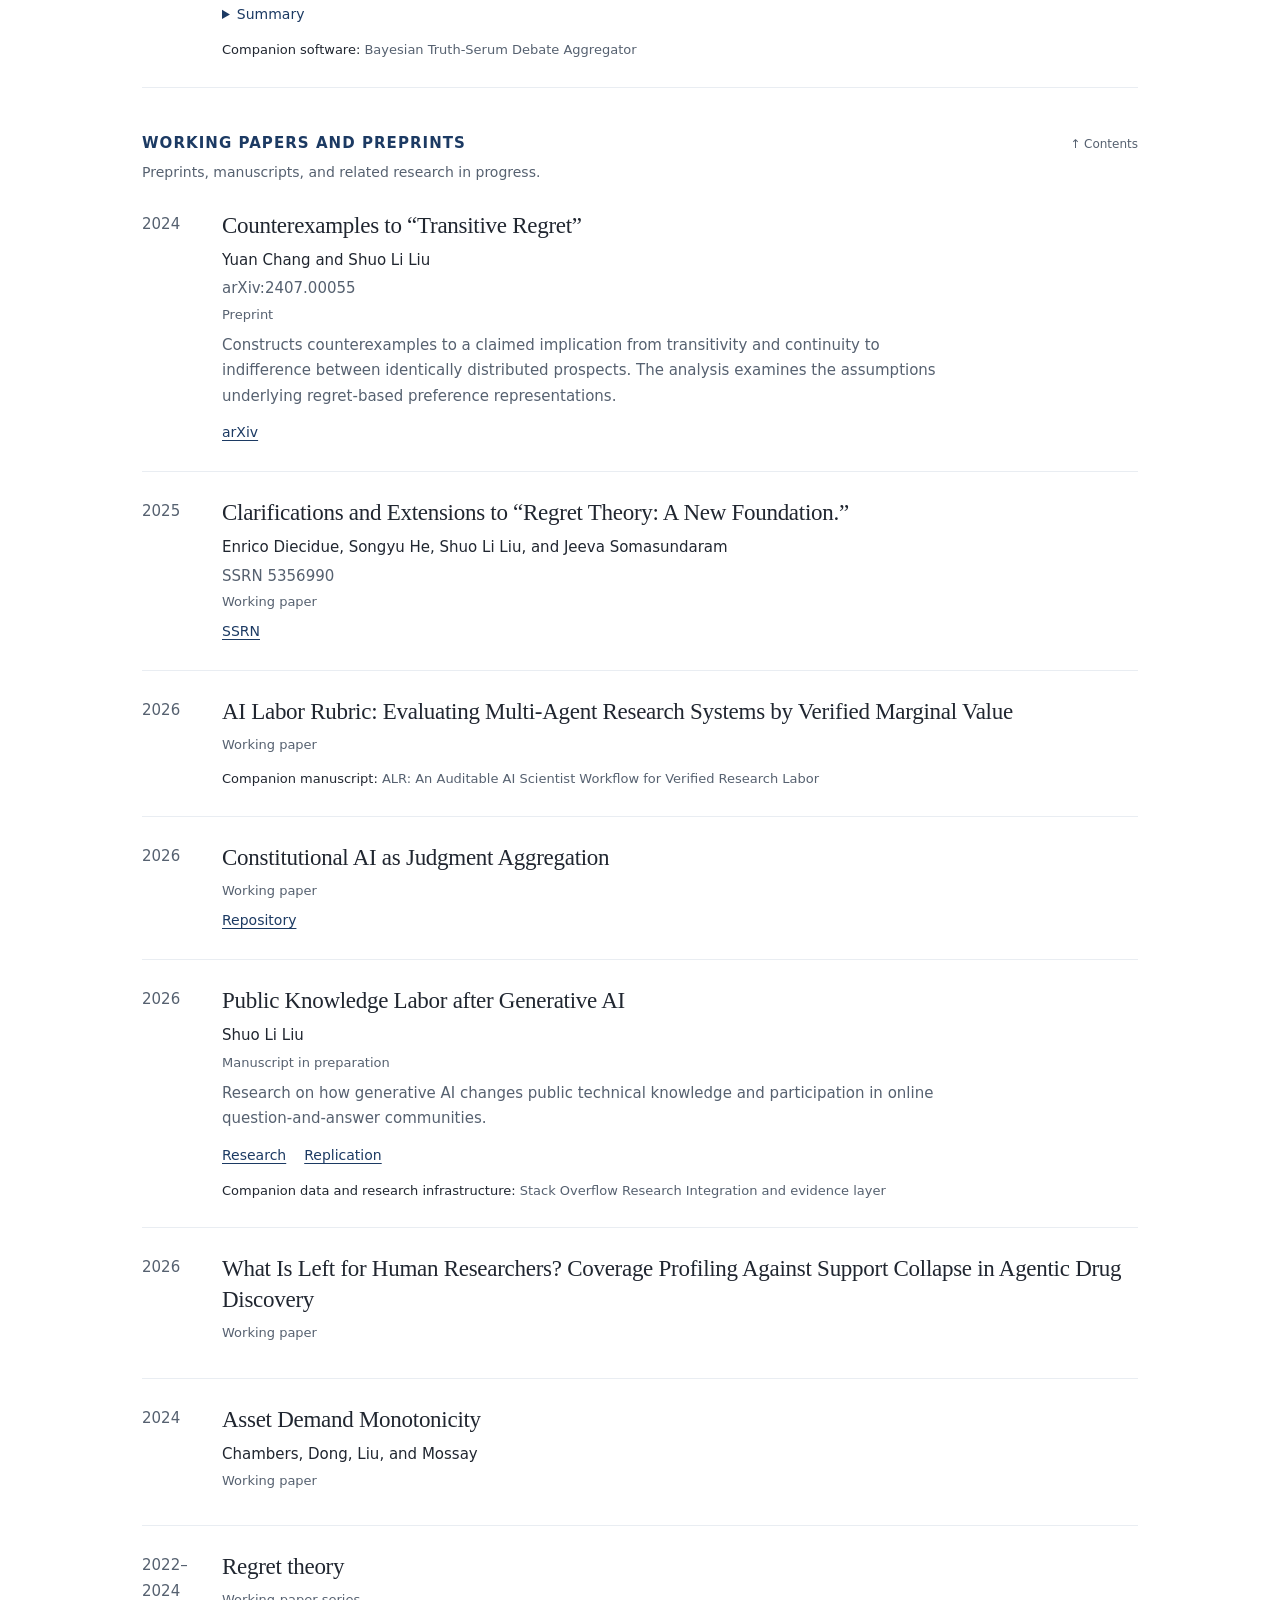
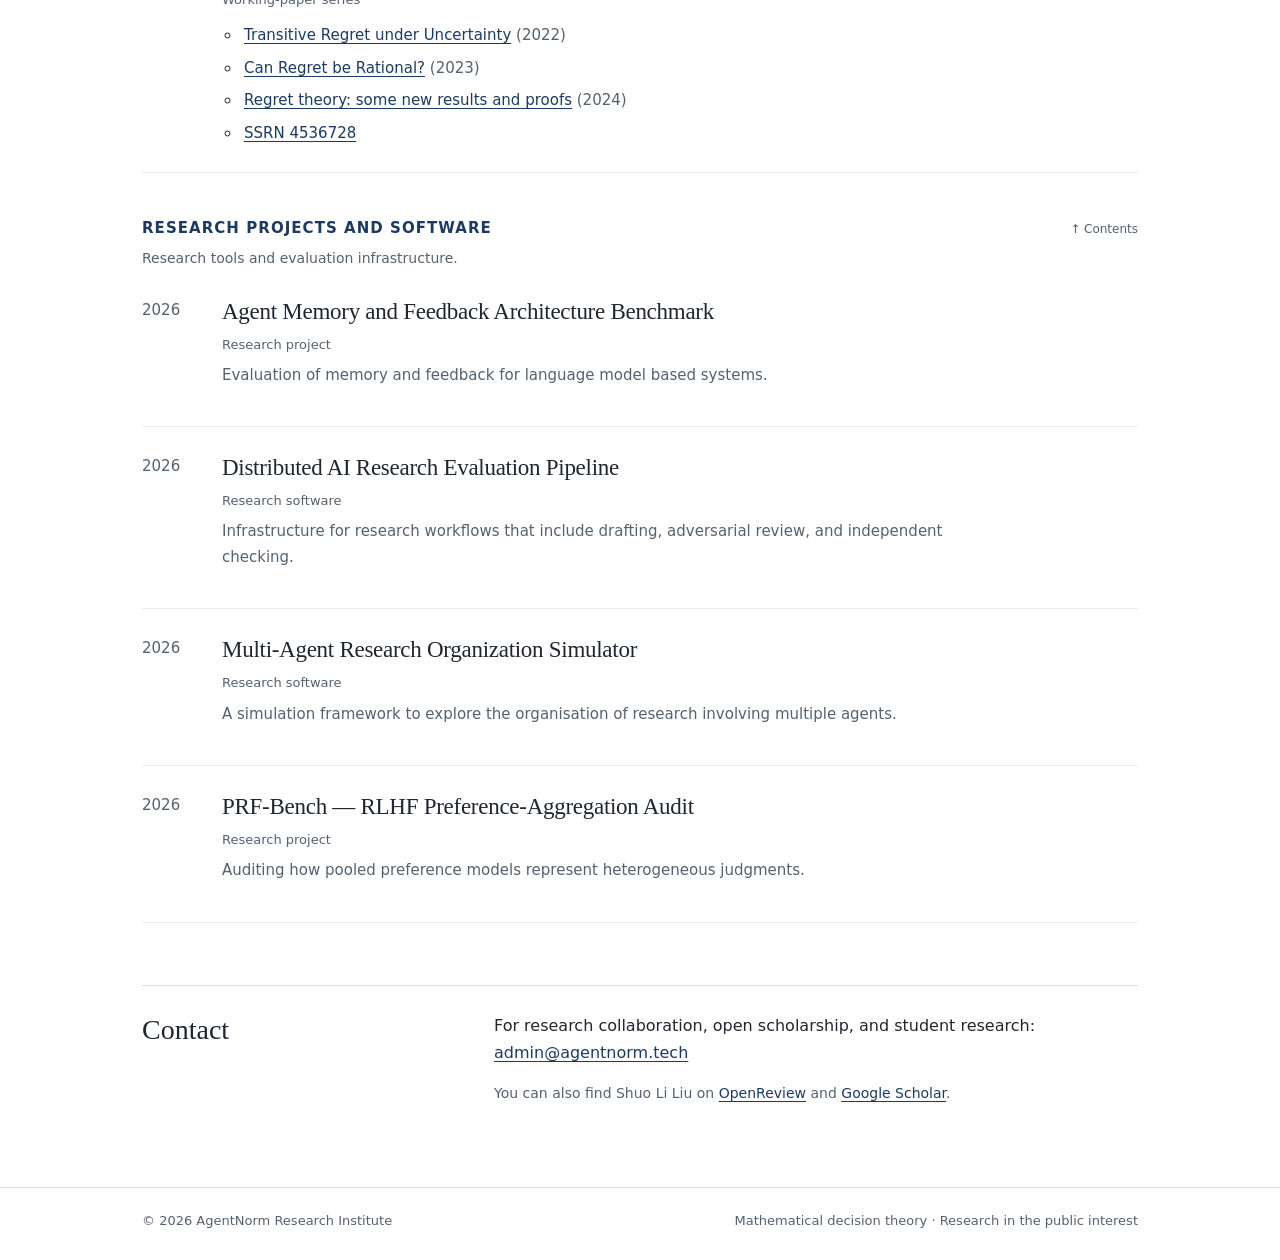
==== commit 9d5cf94e: "Add agentic risk research directions Add clear directions for decision theory for agentic risk, corr" ====
--- a/index.html
+++ b/index.html
@@ -1,9 +1,9 @@
 <!doctype html>
 <html lang="en"><head><meta charset="utf-8"><meta name="viewport" content="width=device-width, initial-scale=1">
 <title>AgentNorm Research Institute | Mathematical decision theory</title>
-<meta name="description" content="AgentNorm Research Institute is an independent research initiative advancing mathematical decision theory, open scholarship, and student research, with applications to economics and the evaluation of agentic risk.">
+<meta name="description" content="AgentNorm Research Institute is an independent research initiative advancing mathematical decision theory, open scholarship, and student research, with applications to economics, decision theory for agentic risk, corrigibility, and AI risk measurement and assurance.">
 <meta property="og:title" content="AgentNorm Research Institute">
-<meta property="og:description" content="AgentNorm Research Institute is an independent research initiative advancing mathematical decision theory, open scholarship, and student research, with applications to economics and the evaluation of agentic risk.">
+<meta property="og:description" content="AgentNorm Research Institute is an independent research initiative advancing mathematical decision theory, open scholarship, and student research, with applications to economics, decision theory for agentic risk, corrigibility, and AI risk measurement and assurance.">
 <meta property="og:type" content="website">
 <meta property="og:url" content="https://agentnorm.tech/">
 <link rel="canonical" href="https://agentnorm.tech/">
@@ -24,9 +24,9 @@
 @media(prefers-reduced-motion:reduce){html{scroll-behavior:auto}}@media print{header{border-top:0}nav,.small-links{display:none}.wrap{max-width:none;padding:0}body{font-size:11pt}.section{margin-top:24px;break-inside:avoid}.papers>li,.person{break-inside:avoid}a{color:inherit}footer{margin-top:20px}}
 </style></head><body><a class="skip" href="#main">Skip to content</a>
 <header><div class="wrap masthead"><a class="wordmark" href="#main">AgentNorm Research Institute<small>Independent research in the public interest</small></a><nav aria-label="Main navigation"><a href="#mission">Mission</a><a href="#research">Research</a><a href="#people">People</a><a href="/shuo-li-liu.html">Research profile</a><a href="#works">Publications</a><a href="#group-projects">Projects</a><a href="#contact">Contact</a></nav></div></header>
-<main class="wrap" id="main"><div class="intro"><p class="research-label">Mathematical decision theory · Open scholarship</p><h1>Mathematical research for the public good</h1><p>AgentNorm Research Institute is an independent research initiative studying the mathematical foundations of decisions under uncertainty. We examine utility representations, ambiguity, regret, and collective judgment through axioms, proofs, and counterexamples, with applications to economics and the evaluation of agentic risk.</p><p>Our public-interest mission brings together mathematical research, open scholarship, and student mentorship. We share papers and research software so that researchers and students can examine the assumptions behind consequential decisions.</p><div class="small-links"><a href="#mathematics">Explore mathematical work</a><a href="#works">All papers</a><a href="https://normativeai.mywire.org/">Interactive research overview</a></div></div>
+<main class="wrap" id="main"><div class="intro"><p class="research-label">Decision theory · Agentic risk · Corrigibility · AI risk measurement</p><h1>Mathematical research for the public good</h1><p>AgentNorm Research Institute is an independent research initiative studying the mathematical foundations of decisions under uncertainty. We examine utility representations, ambiguity, regret, and collective judgment through axioms, proofs, and counterexamples. Our applied questions include decision theory for agentic risk, corrigibility, and the measurement and assurance of AI risk.</p><p>Our public-interest mission brings together mathematical research, open scholarship, and student mentorship. We share papers and research software so that researchers and students can examine the assumptions behind consequential decisions.</p><div class="small-links"><a href="#mathematics">Explore mathematical work</a><a href="#works">All papers</a><a href="https://normativeai.mywire.org/">Interactive research overview</a></div></div>
 <section class="section" id="mission"><div class="section-title"><h2>Research in the public interest</h2></div><p class="research-approach">AgentNorm aims to answer foundational questions and contribute to the larger research community. Shuo Li Liu coordinates the research programme and collaborates with student researchers on theory and computational evaluation.</p><div class="research-grid"><article><h3>Open scholarship</h3><p>Scholarly profiles and repositories are the sources of papers and research software. Readers can follow and explore the assumptions on which the work was done, as well as contribute to it.</p><a href="#works">Papers and research resources →</a></article><article><h3>Student research and mentorship</h3><p>We engage in research on judgment aggregation, verification, and model collapse with student collaborators, bridging theoretical concepts with computational experiments.</p><a href="#people">Meet the research team →</a></article><article><h3>Public-benefit research</h3><p>We study how individuals and institutions reason under uncertainty, and how researchers assess evidence about AI systems. Our aim is to contribute methods and knowledge that others can use.</p><a href="#research">Explore our research programme →</a></article></div><div class="legal-record"><strong>Legal entity</strong><p>AgentNorm Research Institute is the public research identity of NORMATIVE AI INSTITUTE INC., a British Columbia corporation.</p><p class="legal-meta">British Columbia, Canada · Company no. 1449218 · Name change effective 2026-05-06</p><a href="https://www.bclaws.gov.bc.ca/civix/document/id/corpreg/corpreg/crpn0514fin0326">BC Corporate Registry notice →</a></div><div class="acknowledgements"><strong>Grant acknowledgement</strong><p>We gratefully acknowledge a $20,000 grant from the Corrigibility Research Fund supporting CAST Decision Theory by Xuanyi Wang and Shuo Li Liu. The fund is a program of Lightcone Infrastructure Inc.; applications are coordinated through Lightcone Commons.</p><div class="ack-links"><a href="https://corrigibilityresearch.org/">Corrigibility Research Fund</a><a href="https://www.lightconecommons.com/">Lightcone Commons</a></div></div></section>
-<section class="section" id="research"><div class="section-title"><h2>Mathematical research</h2></div><p class="research-approach">We start with explicit definitions and assumptions, prove what follows, and then give counterexamples that push a claim to its limits. In the applied work, we make a clear distinction between mathematically guaranteed results and computational evidence.</p><div class="research-grid"><article><h3>Axioms and representation</h3><p>We study which assumptions allow preferences to admit a utility representation, and which additional conditions a characterization requires.</p><a href="#uncertain-utility">Expected uncertain utility →</a></article><article><h3>Convexity, ambiguity, and regret</h3><p>We study the structure of preferences under uncertainty, and provide sufficient conditions and counterexamples for the analysis of diversification, transitivity, and regret.</p><a href="#convexity">Convexity under ambiguity →</a></article><article><h3>Foundations of agentic-risk evaluation</h3><p>We apply decision theory and mathematical analysis to questions about dominance, judgment aggregation, verification, and the limits of deployment claims.</p><a href="#savage">Savage Without Monotonicity →</a></article></div></section>
+<section class="section" id="research"><div class="section-title"><h2>Research directions</h2></div><p class="research-approach">We start with explicit definitions and assumptions, prove what follows, and then give counterexamples that push a claim to its limits. In the applied work, we make a clear distinction between mathematically guaranteed results and computational evidence.</p><div class="research-grid"><article><h3>Axioms and representation</h3><p>We study which assumptions allow preferences to admit a utility representation, and which additional conditions a characterization requires.</p><a href="#uncertain-utility">Expected uncertain utility →</a></article><article><h3>Convexity, ambiguity, and regret</h3><p>We study the structure of preferences under uncertainty, and provide sufficient conditions and counterexamples for the analysis of diversification, transitivity, and regret.</p><a href="#convexity">Convexity under ambiguity →</a></article><article><h3>Decision theory for agentic risk</h3><p>We apply decision theory and mathematical analysis to questions about dominance, judgment aggregation, verification, and the limits of deployment claims.</p><a href="#savage">Savage Without Monotonicity →</a></article><article><h3>Corrigibility, risk measurement, and assurance</h3><p>We study how corrigibility, oversight, and measurement can support cautious assessment of risks in agentic systems, distinguishing formal guarantees from empirical evidence.</p><a href="#behavior-certification">Behavior-only deployment certification →</a></article></div></section>
 <section class="section" id="mathematics"><div class="section-title"><h2>Theorems, proofs, and counterexamples</h2></div><div class="mathematical-work"><article><p class="math-method">Representation theorem</p><h3>A Comment on: “Expected Uncertain Utility”</h3><p class="math-venue">Econometrica 92(1):247–256 · Journal article</p><p>Constructs a counterexample to an expected uncertain utility characterization and proves a corrected representation theorem. The revised axioms establish the required structure of ideal events and state-independent interval utility.</p><a href="#uncertain-utility">Paper and source →</a></article><article><p class="math-method">Sufficient conditions</p><h3>Convexity under ambiguity</h3><p class="math-venue">Economic Theory Bulletin 13(2):353–373 · Journal article</p><p>Establishes sufficient conditions for convex preferences in portfolio choice under ambiguity. The result combines aversion to mean-preserving spreads with uncertainty aversion, providing a foundation for diversification without assuming concave utility.</p><a href="#convexity">Paper and source →</a></article><article><p class="math-method">Constructive counterexamples</p><h3>Counterexamples to “Transitive Regret”</h3><p class="math-venue">arXiv:2407.00055 · Preprint</p><p>Constructs counterexamples to a claimed implication from transitivity and continuity to indifference between identically distributed prospects. The analysis examines the assumptions underlying regret-based preference representations.</p><a href="#transitive-regret">Paper and source →</a></article><article><p class="math-method">Dominance and finite additivity</p><h3>Savage Without Monotonicity</h3><p class="math-venue">Philosophy Meets Machine Learning (PhilML), ICML 2026 · Peer-reviewed workshop poster</p><p>Develops a conditional counterexample in which a finitely additive expected-utility representation assigns equal value to an act and its statewise improvement. It identifies additional additivity, dominance, or domain assumptions that prevent this conflict.</p><a href="#savage">Paper and source →</a></article></div></section>
 <section class="section" id="people"><div class="section-title"><h2>People</h2><p class="section-note">Research programme coordinator and student collaborators</p></div><p class="people-intro">Shuo Li Liu coordinates AgentNorm Research Institute’s research programme. Student mentorship is part of the initiative’s public-interest research mission. Hruday Sivakumar and Vivan Shankar collaborate on projects involving language-model judgments, model collapse, and verification.</p><div class="people-grid"><article class="person"><h3>Shuo Li Liu</h3><p class="role">Research programme coordinator, AgentNorm Research Institute</p><p>Shuo coordinates AgentNorm’s research programme. He is a PhD student in Economics at Princeton University and works on mathematical decision theory, uncertainty, judgment aggregation, and the evaluation of agentic risk.</p><div class="person-links"><a href="/shuo-li-liu.html">Research profile</a><a href="https://openreview.net/profile?id=~Shuo_Li_Liu1">OpenReview</a><a href="https://scholar.google.com/citations?user=dwj1oxIAAAAJ">Google Scholar</a></div></article><article class="person"><h3>Hruday Sivakumar</h3><p class="role">Student researcher</p><p>Research collaboration on Bayesian Truth Serum and the evaluation of language-model panels.</p><div class="person-links"></div></article><article class="person"><h3>Vivan Shankar</h3><p class="role">Research mentee</p><p>Research assistance on model collapse, verification, and the evaluation of learning systems.</p><div class="person-links"></div></article></div></section>
 <section class="section" id="works"><div class="section-title"><h2>Publications &amp; research</h2></div><nav class="works-nav" aria-label="Research contents"><a href="#group-publications">Publications and reports <span>5</span></a><a href="#group-workshops">Workshop papers <span>4</span></a><a href="#group-working">Working papers and preprints <span>8</span></a><a href="#group-projects">Research projects and software <span>4</span></a></nav><section class="publication-group" aria-labelledby="group-publications"><div class="group-heading"><h3 id="group-publications">Publications and reports</h3><a href="#works" aria-label="Back to research contents">↑ Contents</a></div><p class="group-note">Journal articles, a letter, a proceedings abstract, and an edited report.</p><ol class="papers"><li id="uncertain-utility"><div class="paper-year">2024</div><article><h4>A Comment on: “Expected Uncertain Utility”</h4><p class="authors">Simon Grant, Shuo Li Liu, and Jingni Yang</p><p class="venue">Econometrica 92(1):247–256</p><p class="work-type">Journal article</p><p class="work-summary">Constructs a counterexample to an expected uncertain utility characterization and proves a corrected representation theorem. The revised axioms establish the required structure of ideal events and state-independent interval utility.</p><div class="paper-links"><a href="https://doi.org/10.3982/ECTA21843">DOI</a></div></article></li><li id="convexity"><div class="paper-year">2025</div><article><h4>Convexity under ambiguity</h4><p class="authors">Xueqi Dong and Shuo Li Liu</p><p class="venue">Economic Theory Bulletin 13(2):353–373</p><p class="work-type">Journal article</p><p class="work-summary">Establishes sufficient conditions for convex preferences in portfolio choice under ambiguity. The result combines aversion to mean-preserving spreads with uncertainty aversion, providing a foundation for diversification without assuming concave utility.</p><div class="paper-links"><a href="https://doi.org/10.1007/s40505-025-00300-5">DOI</a></div></article></li><li id="patent-collateralization"><div class="paper-year">2020</div><article><h4>Patent Collateralization: The Effect of Policy and Impact on Patenting</h4><p class="authors">Meijun Liu, Shuo Li Liu, Yuandi Wang, and Richard Freeman</p><p class="venue">Academy of Management Proceedings 2020(1):20539</p><p class="work-type">Proceedings abstract</p><div class="paper-links"><a href="https://doi.org/10.5465/AMBPP.2020.20539abstract">DOI</a></div></article></li><li id="cell-proteins"><div class="paper-year">2019</div><article><h4>Assessing cell-based animal proteins</h4><p class="authors">Shuo Li Liu and Kristopher Gasteratos</p><p class="venue">Science 363(6429):826</p><p class="work-type">Letter</p><div class="paper-links"><a href="https://doi.org/10.1126/science.aau3905">DOI</a></div></article></li><li id="undp-value-chains"><div class="paper-year">2018</div><article><h4>Agricultural Value Chains Analysis in Oe-Cusse, Timor-Leste</h4><p class="authors">F. Lavoie et al. · Edited by Shuo Li Liu</p><p class="venue">UNDP Timor-Leste</p><p class="work-type">Report · Editorial contribution</p><div class="paper-links"><a href="https://files.acquia.undp.org/public/migration/tl/COMP-Brosura-Value-chain-analysis-Press.pdf">Report PDF</a></div></article></li></ol></section><section class="publication-group" aria-labelledby="group-workshops"><div class="group-heading"><h3 id="group-workshops">Workshop papers</h3><a href="#works" aria-label="Back to research contents">↑ Contents</a></div><p class="group-note">Peer-reviewed posters accepted at ICML 2026 workshops.</p><ol class="papers"><li id="savage"><div class="paper-year">2026</div><article><h4>Savage Without Monotonicity</h4><p class="authors">Shuo Li Liu and Jingni Yang</p><p class="venue">Philosophy Meets Machine Learning (PhilML), ICML 2026</p><p class="work-type">Peer-reviewed workshop poster</p><div class="paper-links"><a href="https://openreview.net/forum?id=BlHRDwcAJe">Paper</a><a href="https://icml.cc/virtual/2026/77482">ICML programme</a></div><details class="abstract"><summary>Summary</summary><p>Develops a conditional counterexample in which a finitely additive expected-utility representation assigns equal value to an act and its statewise improvement. It identifies additional additivity, dominance, or domain assumptions that prevent this conflict.</p></details></article></li><li id="model-collapse"><div class="paper-year">2026</div><article><h4>Model Collapse Despite Ground-Truth Verification</h4><p class="authors">Shuo Li Liu</p><p class="venue">Hypothesis Testing, ICML 2026</p><p class="work-type">Peer-reviewed workshop poster</p><div class="paper-links"><a href="https://openreview.net/forum?id=ydSgbL5xvC">Paper</a><a href="https://icml.cc/virtual/2026/79979">ICML programme</a></div><details class="abstract"><summary>Summary</summary><p>Separates exact verification of generated artifacts from coverage of the target task population, showing how missing task types limit risk identification and developing an audit bound for target-risk claims.</p></details><ul class="related"><li><span>Related manuscript in preparation:</span> The Lean Anchor Theorem Bounds Shifted Target Risk</li></ul></article></li><li id="behavior-certification"><div class="paper-year">2026</div><article><h4>Behavior-Only Deployment Certification Requires Bridge Assumptions</h4><p class="authors">Shuo Li Liu</p><p class="venue">Failure Modes in Agentic AI (FAGEN), ICML 2026</p><p class="work-type">Peer-reviewed workshop poster</p><div class="paper-links"><a href="https://openreview.net/forum?id=L89pUs9uQP">Paper</a><a href="https://icml.cc/virtual/2026/77949">ICML programme</a></div><details class="abstract"><summary>Summary</summary><p>Shows why behavioral evaluation alone cannot certify deployment safety without assumptions connecting evaluation and deployment histories, and quantifies the sample cost of detecting rarely reached failures.</p></details></article></li><li id="bts-llms"><div class="paper-year">2026</div><article><h4>Bayesian Truth Serum for LLMs?</h4><p class="authors">Shuo Li Liu</p><p class="venue">Statistical Frameworks for Uncertainty in Agentic Systems (AgenticUQ), ICML 2026</p><p class="work-type">Peer-reviewed workshop poster</p><div class="paper-links"><a href="https://openreview.net/forum?id=p71WQTxxKz">Paper</a><a href="https://icml.cc/virtual/2026/74483">ICML programme</a><a href="https://github.com/liusulldel/truth-serum-debate">Code</a></div><details class="abstract"><summary>Summary</summary><p>Tests Bayesian Truth Serum aggregation for language-model panels, finding lower accuracy than majority voting but improved calibration on the evaluated review and benchmark tasks.</p></details><ul class="related"><li><span>Companion software:</span> Bayesian Truth-Serum Debate Aggregator</li></ul></article></li></ol></section><section class="publication-group" aria-labelledby="group-working"><div class="group-heading"><h3 id="group-working">Working papers and preprints</h3><a href="#works" aria-label="Back to research contents">↑ Contents</a></div><p class="group-note">Preprints, manuscripts, and related research in progress.</p><ol class="papers"><li id="transitive-regret"><div class="paper-year">2024</div><article><h4>Counterexamples to “Transitive Regret”</h4><p class="authors">Yuan Chang and Shuo Li Liu</p><p class="venue">arXiv:2407.00055</p><p class="work-type">Preprint</p><p class="work-summary">Constructs counterexamples to a claimed implication from transitivity and continuity to indifference between identically distributed prospects. The analysis examines the assumptions underlying regret-based preference representations.</p><div class="paper-links"><a href="https://arxiv.org/abs/2407.00055">arXiv</a></div></article></li><li id="clarifications-regret"><div class="paper-year">2025</div><article><h4>Clarifications and Extensions to “Regret Theory: A New Foundation.”</h4><p class="authors">Enrico Diecidue, Songyu He, Shuo Li Liu, and Jeeva Somasundaram</p><p class="venue">SSRN 5356990</p><p class="work-type">Working paper</p><div class="paper-links"><a href="https://papers.ssrn.com/sol3/papers.cfm?abstract_id=5356990">SSRN</a></div></article></li><li id="ai-labor-rubric"><div class="paper-year">2026</div><article><h4>AI Labor Rubric: Evaluating Multi-Agent Research Systems by Verified Marginal Value</h4><p class="work-type">Working paper</p><div class="paper-links"></div><ul class="related"><li><span>Companion manuscript:</span> ALR: An Auditable AI Scientist Workflow for Verified Research Labor</li></ul></article></li><li id="constitutional-aggregation"><div class="paper-year">2026</div><article><h4>Constitutional AI as Judgment Aggregation</h4><p class="work-type">Working paper</p><div class="paper-links"><a href="https://github.com/liusulldel/constitutional-trilemma">Repository</a></div></article></li><li id="public-knowledge"><div class="paper-year">2026</div><article><h4>Public Knowledge Labor after Generative AI</h4><p class="authors">Shuo Li Liu</p><p class="work-type">Manuscript in preparation</p><p class="work-summary">Research on how generative AI changes public technical knowledge and participation in online question-and-answer communities.</p><div class="paper-links"><a href="https://github.com/liusulldel/who-still-answers">Research</a><a href="https://github.com/liusulldel/stackoverflow-chatgpt-governance">Replication</a></div><ul class="related"><li><span>Companion data and research infrastructure:</span> Stack Overflow Research Integration and evidence layer</li></ul></article></li><li id="coverage-drug-discovery"><div class="paper-year">2026</div><article><h4>What Is Left for Human Researchers? Coverage Profiling Against Support Collapse in Agentic Drug Discovery</h4><p class="work-type">Working paper</p><div class="paper-links"></div></article></li><li id="asset-demand"><div class="paper-year">2024</div><article><h4>Asset Demand Monotonicity</h4><p class="authors">Chambers, Dong, Liu, and Mossay</p><p class="work-type">Working paper</p><div class="paper-links"></div></article></li><li id="regret-series"><div class="paper-year">2022–2024</div><article><h4>Regret theory</h4><p class="work-type">Working-paper series</p><div class="paper-links"></div><ul class="series"><li><a href="https://papers.ssrn.com/sol3/papers.cfm?abstract_id=4148486">Transitive Regret under Uncertainty</a> <span>(2022)</span></li><li><a href="https://papers.ssrn.com/sol3/papers.cfm?abstract_id=4437540">Can Regret be Rational?</a> <span>(2023)</span></li><li><a href="https://papers.ssrn.com/sol3/papers.cfm?abstract_id=4437546">Regret theory: some new results and proofs</a> <span>(2024)</span></li><li><a href="https://papers.ssrn.com/sol3/papers.cfm?abstract_id=4536728">SSRN 4536728</a></li></ul></article></li></ol></section><section class="publication-group" aria-labelledby="group-projects"><div class="group-heading"><h3 id="group-projects">Research projects and software</h3><a href="#works" aria-label="Back to research contents">↑ Contents</a></div><p class="group-note">Research tools and evaluation infrastructure.</p><ol class="papers"><li id="agent-memory"><div class="paper-year">2026</div><article><h4>Agent Memory and Feedback Architecture Benchmark</h4><p class="work-type">Research project</p><p class="work-summary">Evaluation of memory and feedback for language model based systems.</p><div class="paper-links"></div></article></li><li id="distributed-evaluation"><div class="paper-year">2026</div><article><h4>Distributed AI Research Evaluation Pipeline</h4><p class="work-type">Research software</p><p class="work-summary">Infrastructure for research workflows that include drafting, adversarial review, and independent checking.</p><div class="paper-links"></div></article></li><li id="organization-simulator"><div class="paper-year">2026</div><article><h4>Multi-Agent Research Organization Simulator</h4><p class="work-type">Research software</p><p class="work-summary">A simulation framework to explore the organisation of research involving multiple agents.</p><div class="paper-links"></div></article></li><li id="prf-bench"><div class="paper-year">2026</div><article><h4>PRF-Bench — RLHF Preference-Aggregation Audit</h4><p class="work-type">Research project</p><p class="work-summary">Auditing how pooled preference models represent heterogeneous judgments.</p><div class="paper-links"></div></article></li></ol></section></section>
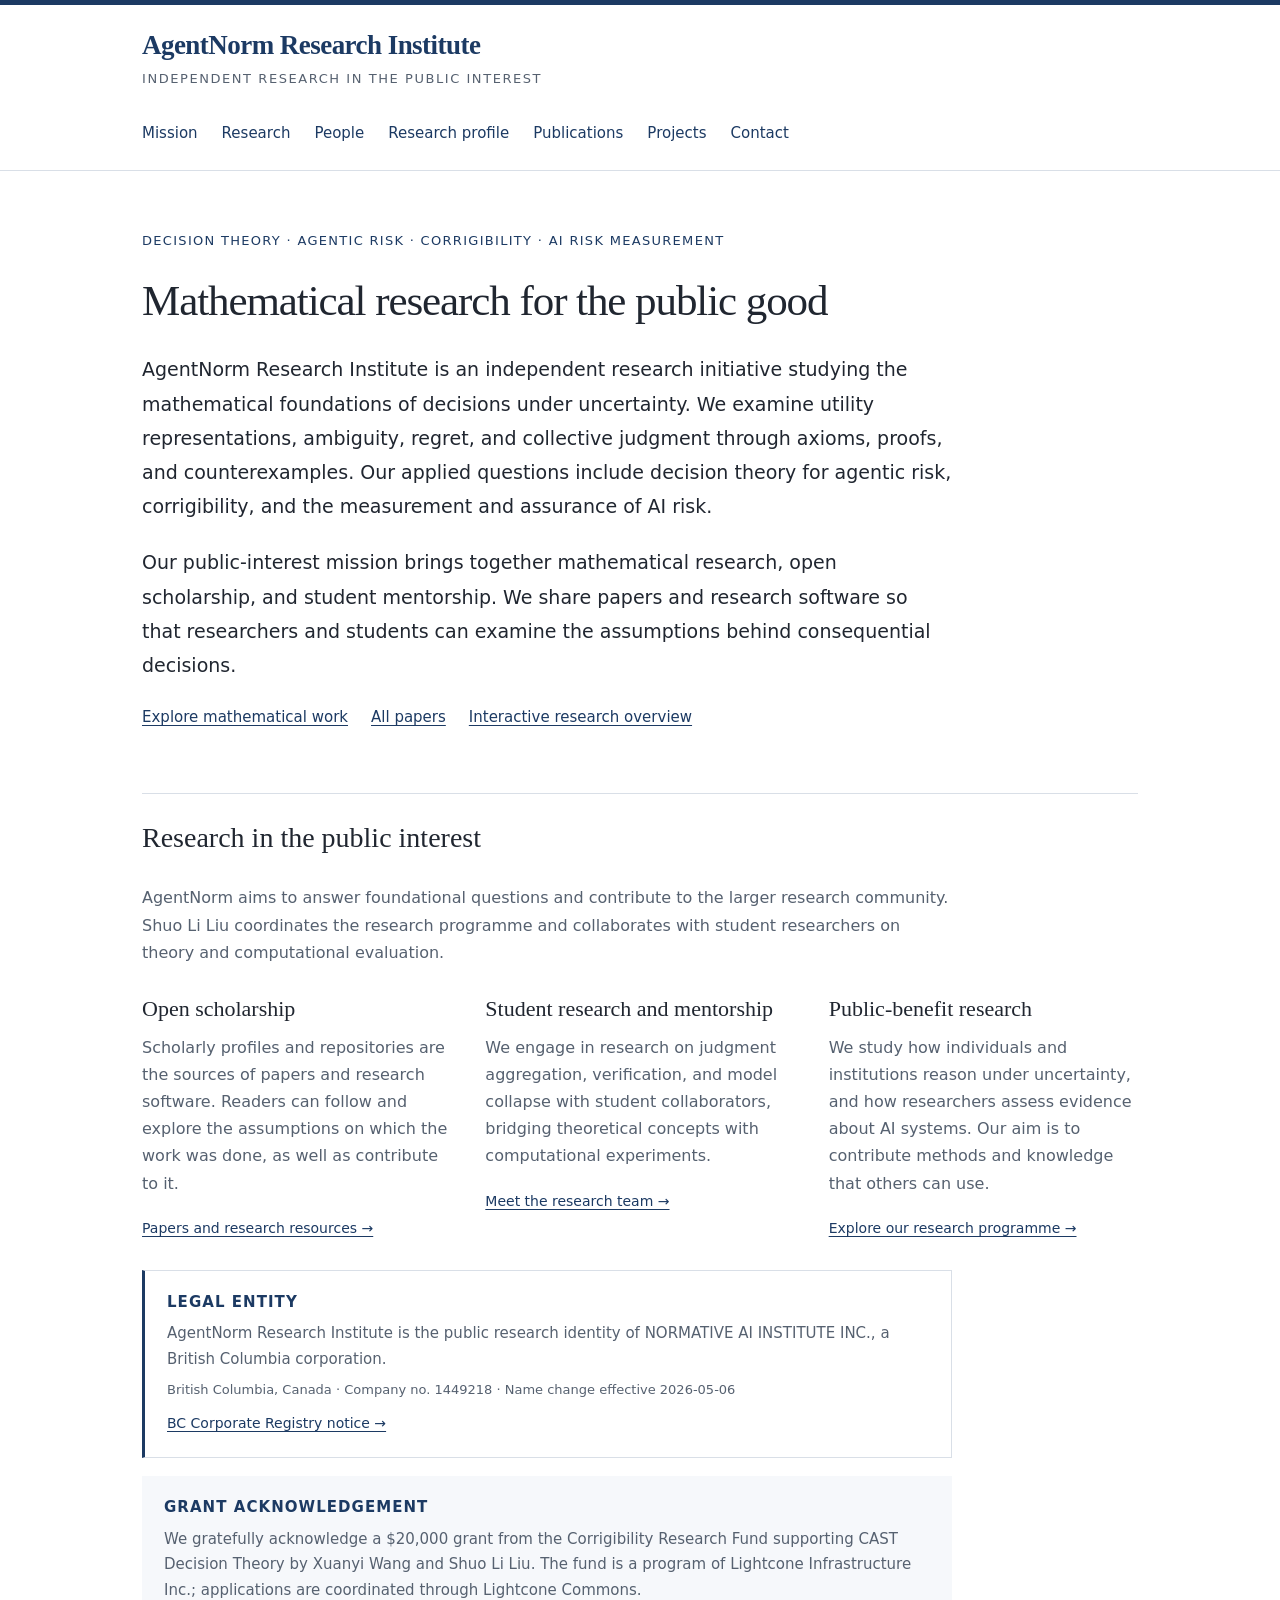
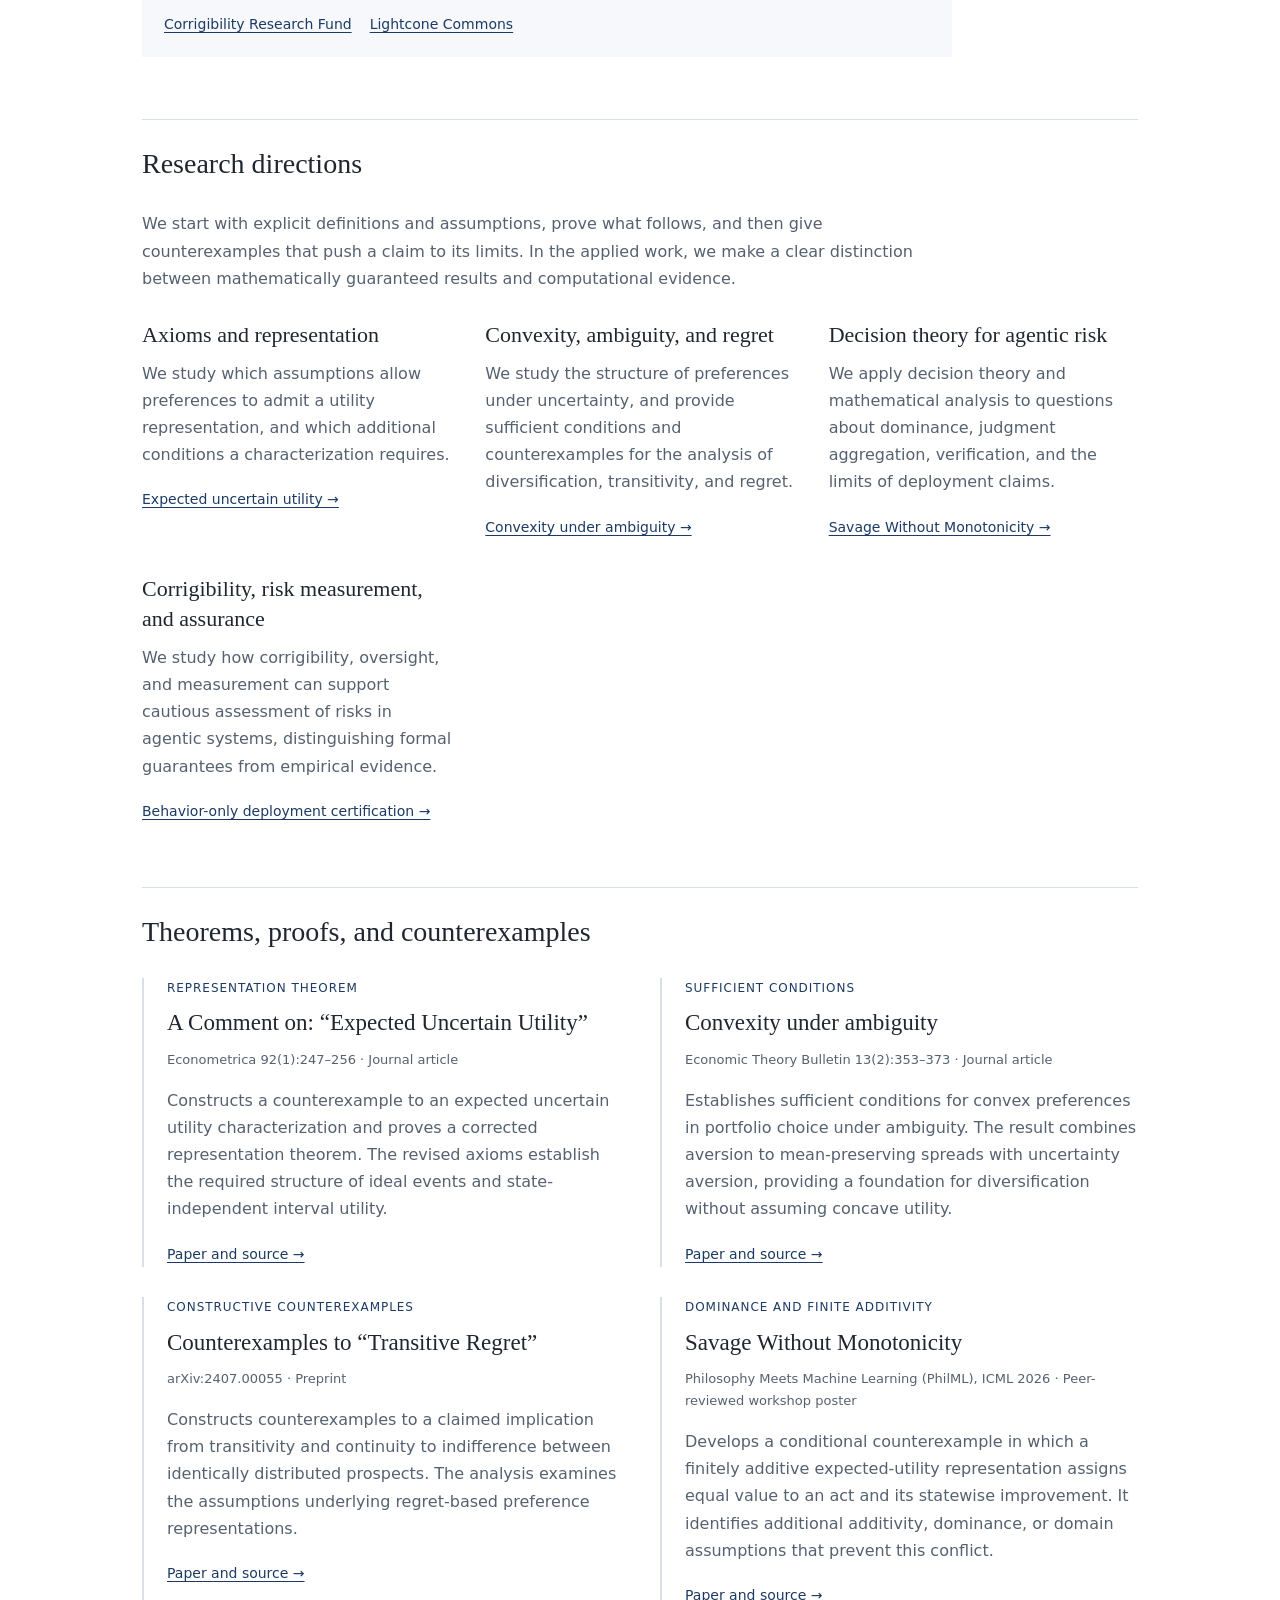
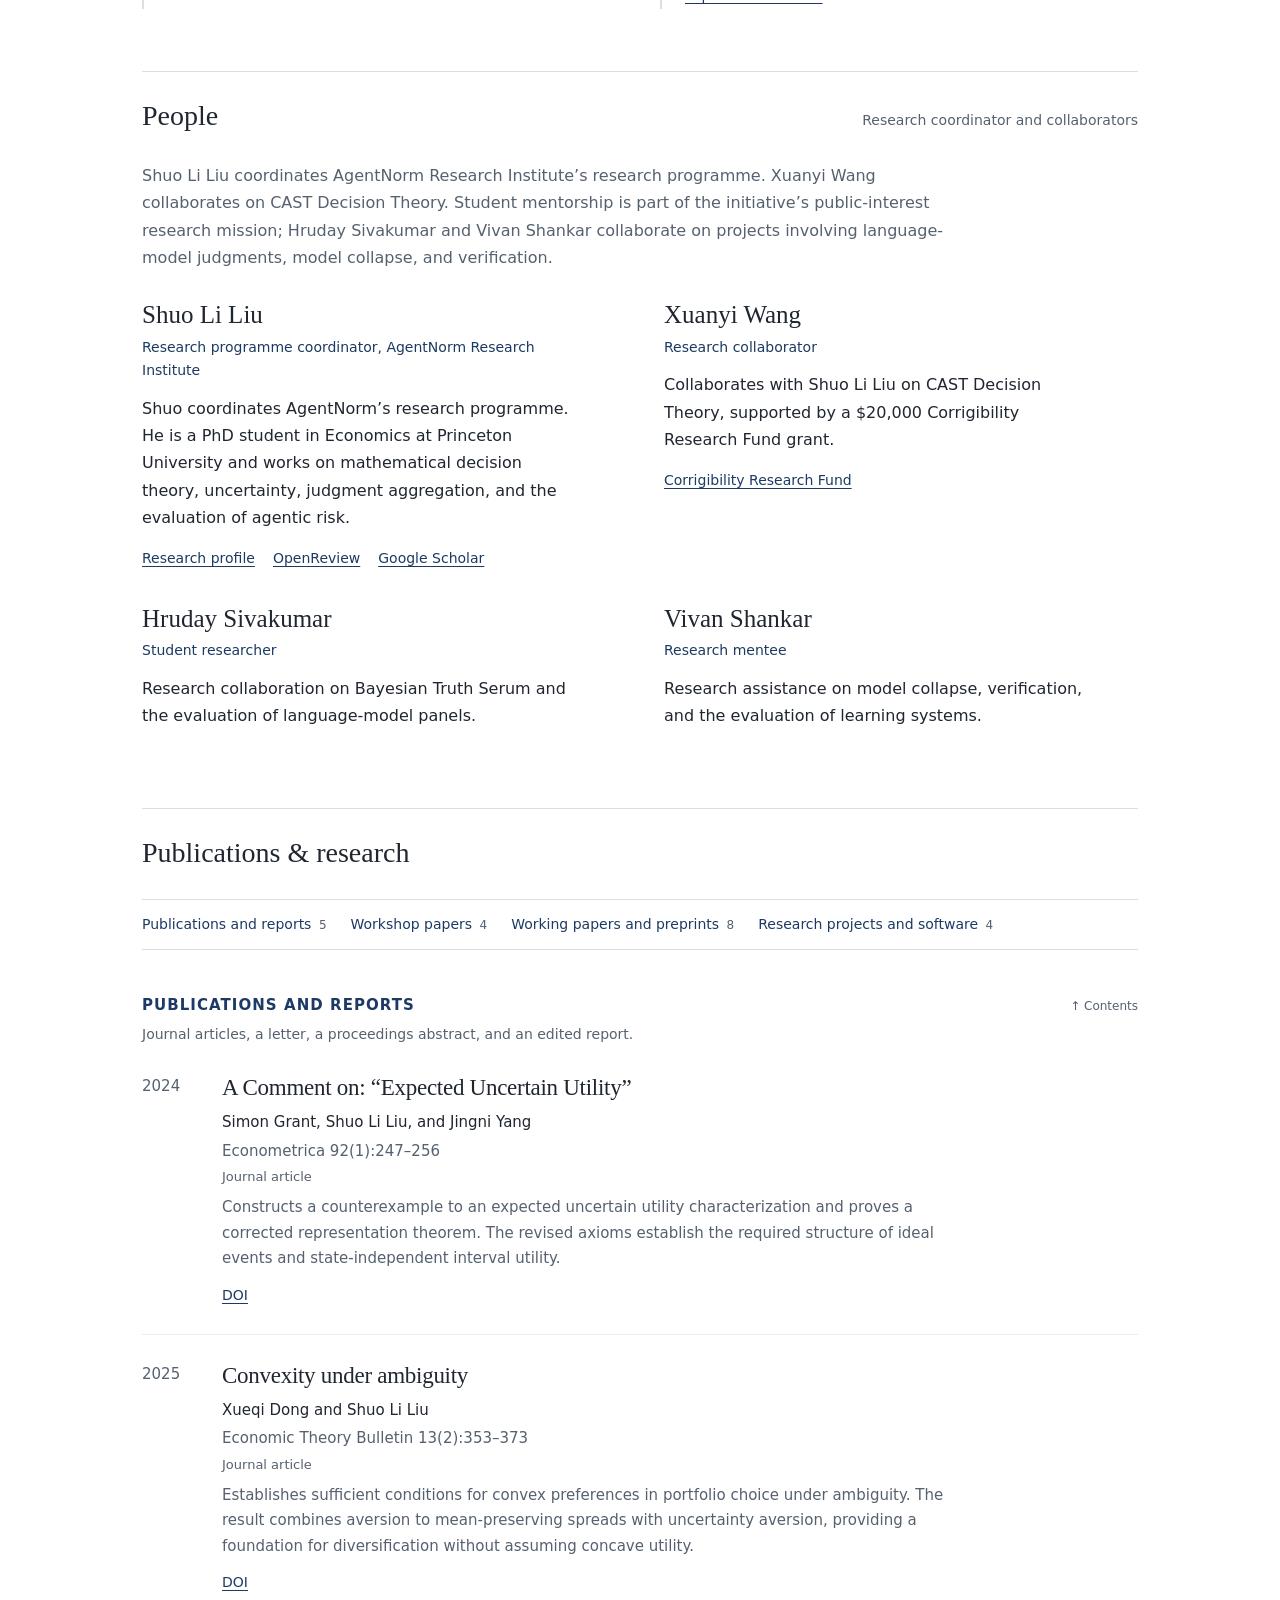
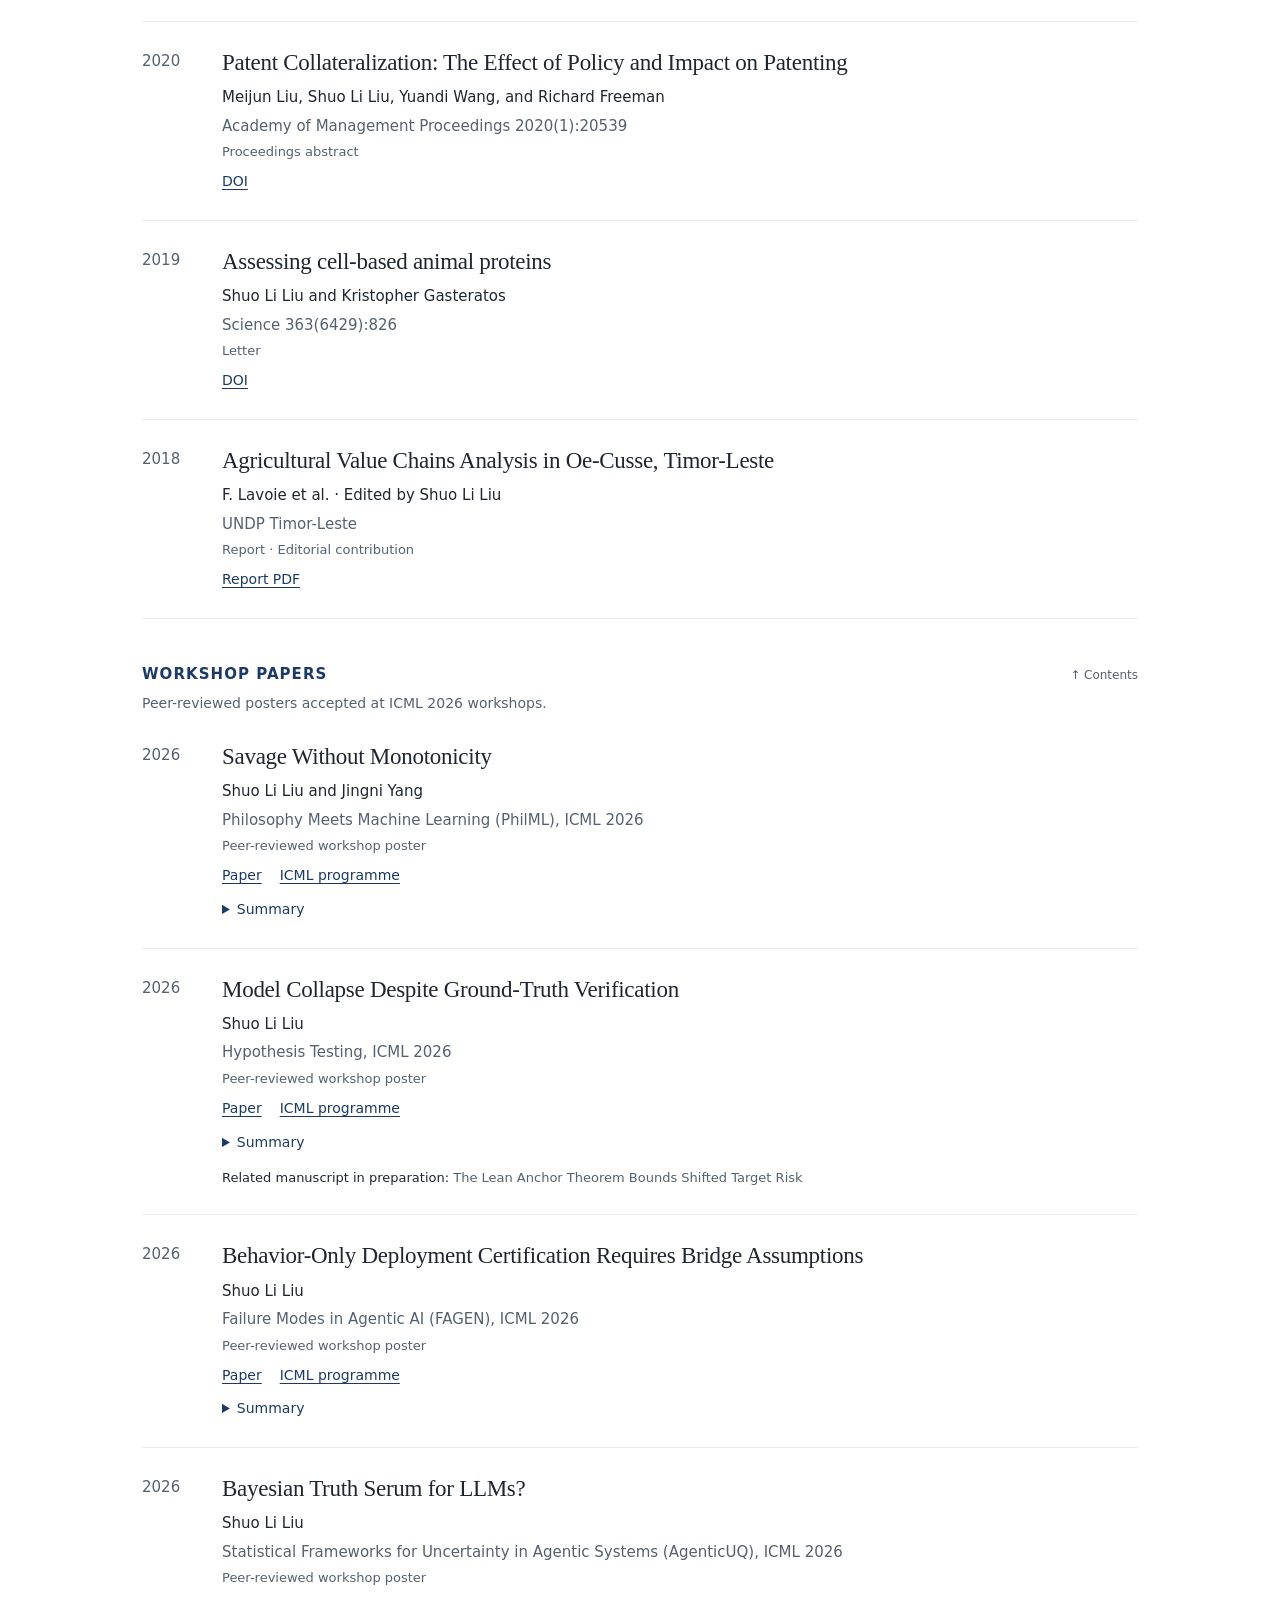
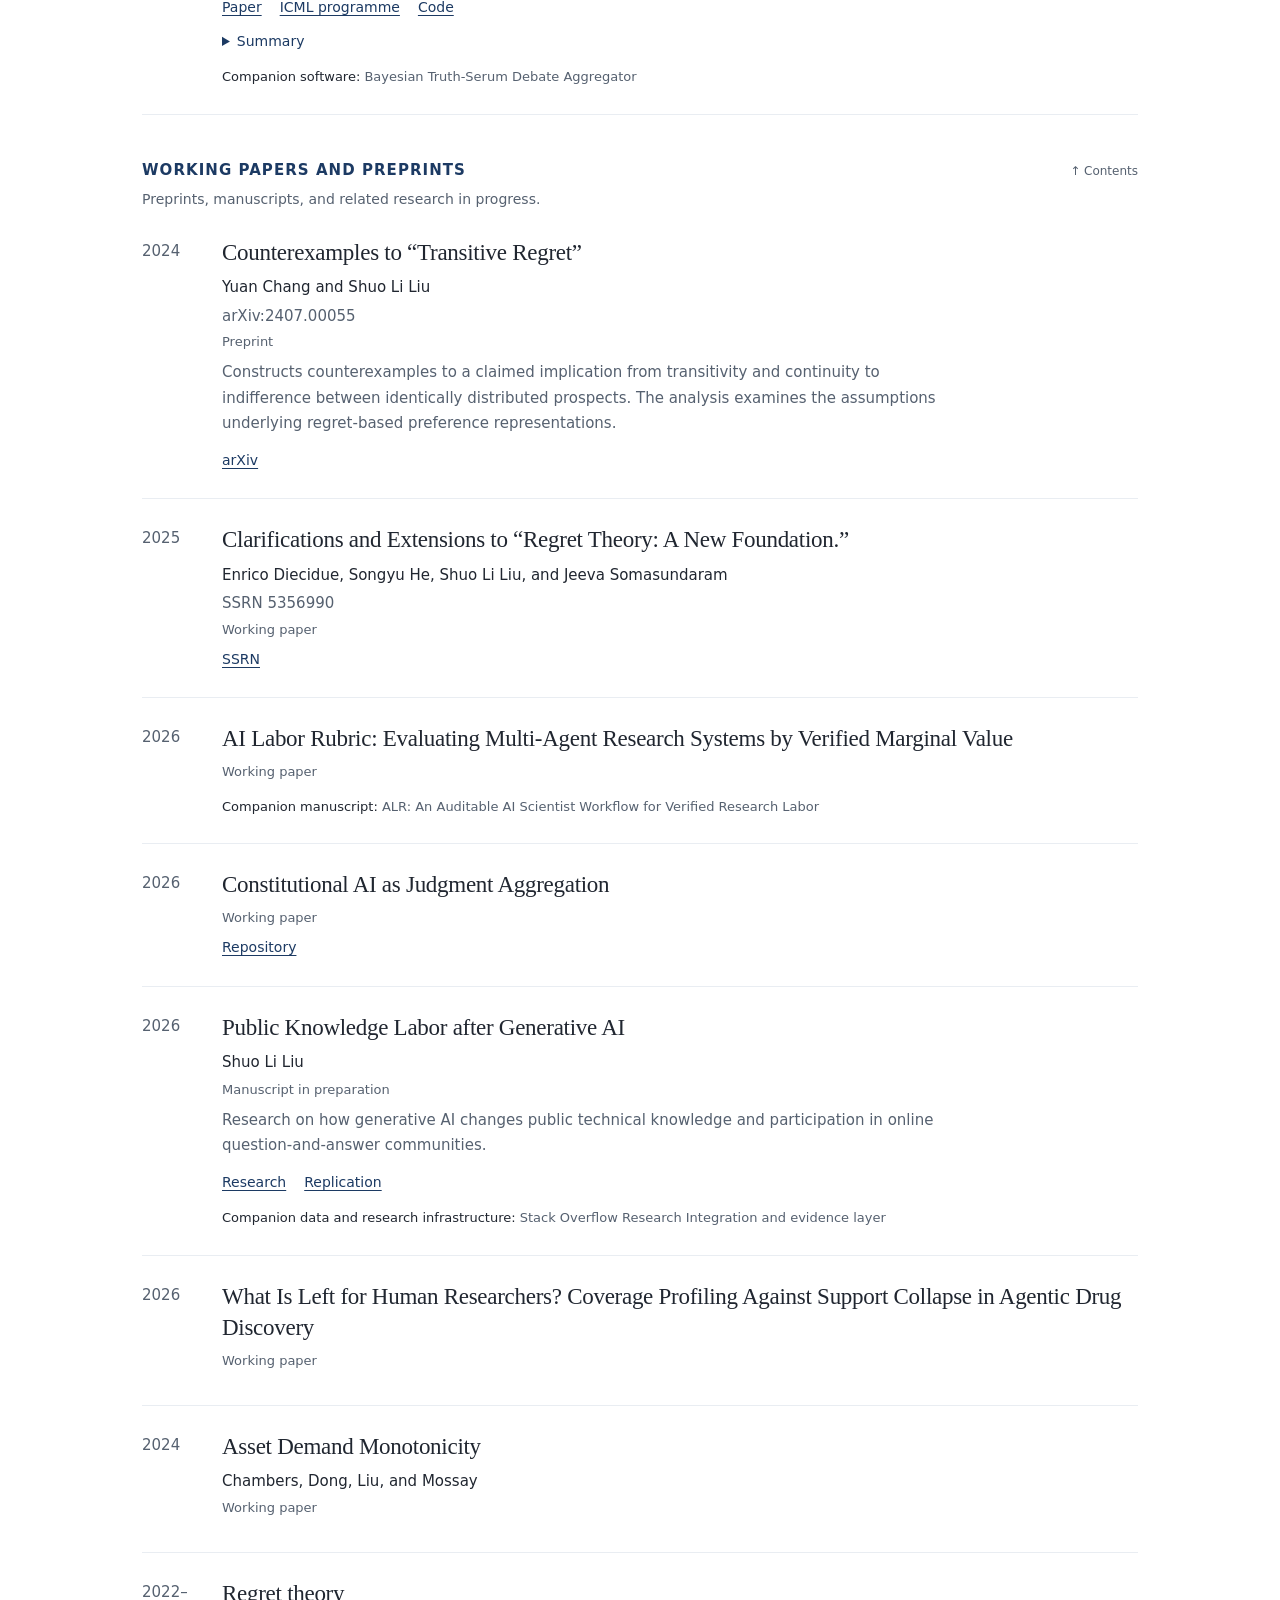
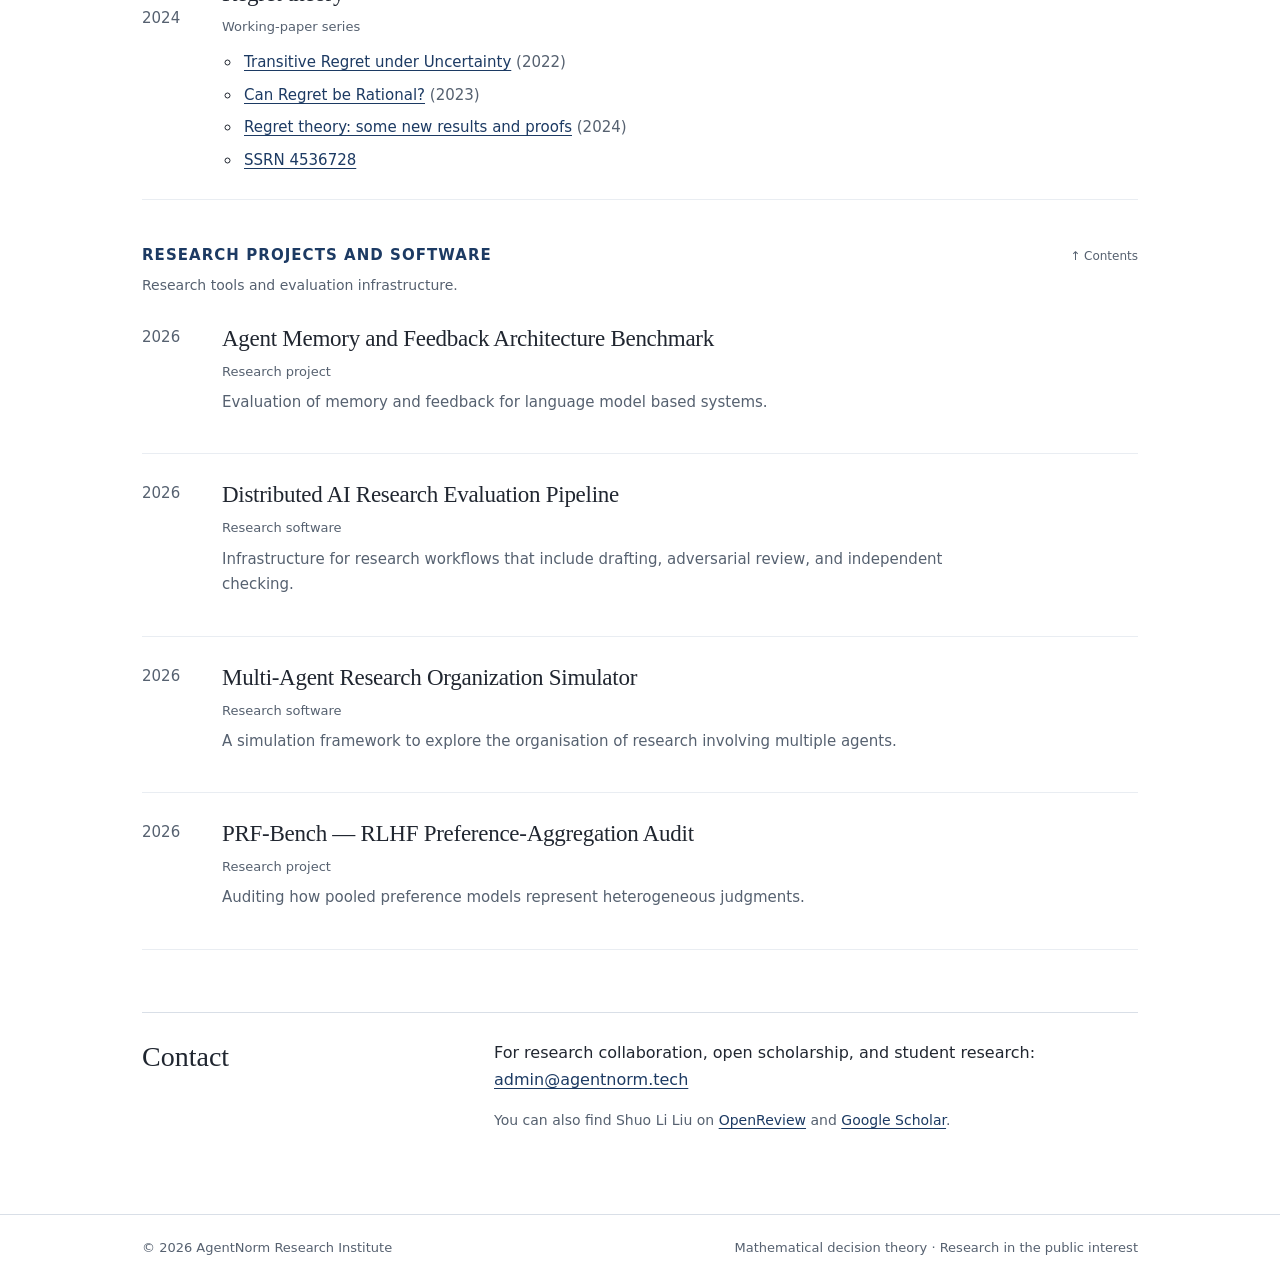
==== commit fccc9282: "Add Xuanyi Wang to the research team List Xuanyi Wang as a research collaborator on CAST Decision Th" ====
--- a/index.html
+++ b/index.html
@@ -28,7 +28,7 @@
 <section class="section" id="mission"><div class="section-title"><h2>Research in the public interest</h2></div><p class="research-approach">AgentNorm aims to answer foundational questions and contribute to the larger research community. Shuo Li Liu coordinates the research programme and collaborates with student researchers on theory and computational evaluation.</p><div class="research-grid"><article><h3>Open scholarship</h3><p>Scholarly profiles and repositories are the sources of papers and research software. Readers can follow and explore the assumptions on which the work was done, as well as contribute to it.</p><a href="#works">Papers and research resources →</a></article><article><h3>Student research and mentorship</h3><p>We engage in research on judgment aggregation, verification, and model collapse with student collaborators, bridging theoretical concepts with computational experiments.</p><a href="#people">Meet the research team →</a></article><article><h3>Public-benefit research</h3><p>We study how individuals and institutions reason under uncertainty, and how researchers assess evidence about AI systems. Our aim is to contribute methods and knowledge that others can use.</p><a href="#research">Explore our research programme →</a></article></div><div class="legal-record"><strong>Legal entity</strong><p>AgentNorm Research Institute is the public research identity of NORMATIVE AI INSTITUTE INC., a British Columbia corporation.</p><p class="legal-meta">British Columbia, Canada · Company no. 1449218 · Name change effective 2026-05-06</p><a href="https://www.bclaws.gov.bc.ca/civix/document/id/corpreg/corpreg/crpn0514fin0326">BC Corporate Registry notice →</a></div><div class="acknowledgements"><strong>Grant acknowledgement</strong><p>We gratefully acknowledge a $20,000 grant from the Corrigibility Research Fund supporting CAST Decision Theory by Xuanyi Wang and Shuo Li Liu. The fund is a program of Lightcone Infrastructure Inc.; applications are coordinated through Lightcone Commons.</p><div class="ack-links"><a href="https://corrigibilityresearch.org/">Corrigibility Research Fund</a><a href="https://www.lightconecommons.com/">Lightcone Commons</a></div></div></section>
 <section class="section" id="research"><div class="section-title"><h2>Research directions</h2></div><p class="research-approach">We start with explicit definitions and assumptions, prove what follows, and then give counterexamples that push a claim to its limits. In the applied work, we make a clear distinction between mathematically guaranteed results and computational evidence.</p><div class="research-grid"><article><h3>Axioms and representation</h3><p>We study which assumptions allow preferences to admit a utility representation, and which additional conditions a characterization requires.</p><a href="#uncertain-utility">Expected uncertain utility →</a></article><article><h3>Convexity, ambiguity, and regret</h3><p>We study the structure of preferences under uncertainty, and provide sufficient conditions and counterexamples for the analysis of diversification, transitivity, and regret.</p><a href="#convexity">Convexity under ambiguity →</a></article><article><h3>Decision theory for agentic risk</h3><p>We apply decision theory and mathematical analysis to questions about dominance, judgment aggregation, verification, and the limits of deployment claims.</p><a href="#savage">Savage Without Monotonicity →</a></article><article><h3>Corrigibility, risk measurement, and assurance</h3><p>We study how corrigibility, oversight, and measurement can support cautious assessment of risks in agentic systems, distinguishing formal guarantees from empirical evidence.</p><a href="#behavior-certification">Behavior-only deployment certification →</a></article></div></section>
 <section class="section" id="mathematics"><div class="section-title"><h2>Theorems, proofs, and counterexamples</h2></div><div class="mathematical-work"><article><p class="math-method">Representation theorem</p><h3>A Comment on: “Expected Uncertain Utility”</h3><p class="math-venue">Econometrica 92(1):247–256 · Journal article</p><p>Constructs a counterexample to an expected uncertain utility characterization and proves a corrected representation theorem. The revised axioms establish the required structure of ideal events and state-independent interval utility.</p><a href="#uncertain-utility">Paper and source →</a></article><article><p class="math-method">Sufficient conditions</p><h3>Convexity under ambiguity</h3><p class="math-venue">Economic Theory Bulletin 13(2):353–373 · Journal article</p><p>Establishes sufficient conditions for convex preferences in portfolio choice under ambiguity. The result combines aversion to mean-preserving spreads with uncertainty aversion, providing a foundation for diversification without assuming concave utility.</p><a href="#convexity">Paper and source →</a></article><article><p class="math-method">Constructive counterexamples</p><h3>Counterexamples to “Transitive Regret”</h3><p class="math-venue">arXiv:2407.00055 · Preprint</p><p>Constructs counterexamples to a claimed implication from transitivity and continuity to indifference between identically distributed prospects. The analysis examines the assumptions underlying regret-based preference representations.</p><a href="#transitive-regret">Paper and source →</a></article><article><p class="math-method">Dominance and finite additivity</p><h3>Savage Without Monotonicity</h3><p class="math-venue">Philosophy Meets Machine Learning (PhilML), ICML 2026 · Peer-reviewed workshop poster</p><p>Develops a conditional counterexample in which a finitely additive expected-utility representation assigns equal value to an act and its statewise improvement. It identifies additional additivity, dominance, or domain assumptions that prevent this conflict.</p><a href="#savage">Paper and source →</a></article></div></section>
-<section class="section" id="people"><div class="section-title"><h2>People</h2><p class="section-note">Research programme coordinator and student collaborators</p></div><p class="people-intro">Shuo Li Liu coordinates AgentNorm Research Institute’s research programme. Student mentorship is part of the initiative’s public-interest research mission. Hruday Sivakumar and Vivan Shankar collaborate on projects involving language-model judgments, model collapse, and verification.</p><div class="people-grid"><article class="person"><h3>Shuo Li Liu</h3><p class="role">Research programme coordinator, AgentNorm Research Institute</p><p>Shuo coordinates AgentNorm’s research programme. He is a PhD student in Economics at Princeton University and works on mathematical decision theory, uncertainty, judgment aggregation, and the evaluation of agentic risk.</p><div class="person-links"><a href="/shuo-li-liu.html">Research profile</a><a href="https://openreview.net/profile?id=~Shuo_Li_Liu1">OpenReview</a><a href="https://scholar.google.com/citations?user=dwj1oxIAAAAJ">Google Scholar</a></div></article><article class="person"><h3>Hruday Sivakumar</h3><p class="role">Student researcher</p><p>Research collaboration on Bayesian Truth Serum and the evaluation of language-model panels.</p><div class="person-links"></div></article><article class="person"><h3>Vivan Shankar</h3><p class="role">Research mentee</p><p>Research assistance on model collapse, verification, and the evaluation of learning systems.</p><div class="person-links"></div></article></div></section>
+<section class="section" id="people"><div class="section-title"><h2>People</h2><p class="section-note">Research coordinator and collaborators</p></div><p class="people-intro">Shuo Li Liu coordinates AgentNorm Research Institute’s research programme. Xuanyi Wang collaborates on CAST Decision Theory. Student mentorship is part of the initiative’s public-interest research mission; Hruday Sivakumar and Vivan Shankar collaborate on projects involving language-model judgments, model collapse, and verification.</p><div class="people-grid"><article class="person"><h3>Shuo Li Liu</h3><p class="role">Research programme coordinator, AgentNorm Research Institute</p><p>Shuo coordinates AgentNorm’s research programme. He is a PhD student in Economics at Princeton University and works on mathematical decision theory, uncertainty, judgment aggregation, and the evaluation of agentic risk.</p><div class="person-links"><a href="/shuo-li-liu.html">Research profile</a><a href="https://openreview.net/profile?id=~Shuo_Li_Liu1">OpenReview</a><a href="https://scholar.google.com/citations?user=dwj1oxIAAAAJ">Google Scholar</a></div></article><article class="person"><h3>Xuanyi Wang</h3><p class="role">Research collaborator</p><p>Collaborates with Shuo Li Liu on CAST Decision Theory, supported by a $20,000 Corrigibility Research Fund grant.</p><div class="person-links"><a href="https://corrigibilityresearch.org/">Corrigibility Research Fund</a></div></article><article class="person"><h3>Hruday Sivakumar</h3><p class="role">Student researcher</p><p>Research collaboration on Bayesian Truth Serum and the evaluation of language-model panels.</p><div class="person-links"></div></article><article class="person"><h3>Vivan Shankar</h3><p class="role">Research mentee</p><p>Research assistance on model collapse, verification, and the evaluation of learning systems.</p><div class="person-links"></div></article></div></section>
 <section class="section" id="works"><div class="section-title"><h2>Publications &amp; research</h2></div><nav class="works-nav" aria-label="Research contents"><a href="#group-publications">Publications and reports <span>5</span></a><a href="#group-workshops">Workshop papers <span>4</span></a><a href="#group-working">Working papers and preprints <span>8</span></a><a href="#group-projects">Research projects and software <span>4</span></a></nav><section class="publication-group" aria-labelledby="group-publications"><div class="group-heading"><h3 id="group-publications">Publications and reports</h3><a href="#works" aria-label="Back to research contents">↑ Contents</a></div><p class="group-note">Journal articles, a letter, a proceedings abstract, and an edited report.</p><ol class="papers"><li id="uncertain-utility"><div class="paper-year">2024</div><article><h4>A Comment on: “Expected Uncertain Utility”</h4><p class="authors">Simon Grant, Shuo Li Liu, and Jingni Yang</p><p class="venue">Econometrica 92(1):247–256</p><p class="work-type">Journal article</p><p class="work-summary">Constructs a counterexample to an expected uncertain utility characterization and proves a corrected representation theorem. The revised axioms establish the required structure of ideal events and state-independent interval utility.</p><div class="paper-links"><a href="https://doi.org/10.3982/ECTA21843">DOI</a></div></article></li><li id="convexity"><div class="paper-year">2025</div><article><h4>Convexity under ambiguity</h4><p class="authors">Xueqi Dong and Shuo Li Liu</p><p class="venue">Economic Theory Bulletin 13(2):353–373</p><p class="work-type">Journal article</p><p class="work-summary">Establishes sufficient conditions for convex preferences in portfolio choice under ambiguity. The result combines aversion to mean-preserving spreads with uncertainty aversion, providing a foundation for diversification without assuming concave utility.</p><div class="paper-links"><a href="https://doi.org/10.1007/s40505-025-00300-5">DOI</a></div></article></li><li id="patent-collateralization"><div class="paper-year">2020</div><article><h4>Patent Collateralization: The Effect of Policy and Impact on Patenting</h4><p class="authors">Meijun Liu, Shuo Li Liu, Yuandi Wang, and Richard Freeman</p><p class="venue">Academy of Management Proceedings 2020(1):20539</p><p class="work-type">Proceedings abstract</p><div class="paper-links"><a href="https://doi.org/10.5465/AMBPP.2020.20539abstract">DOI</a></div></article></li><li id="cell-proteins"><div class="paper-year">2019</div><article><h4>Assessing cell-based animal proteins</h4><p class="authors">Shuo Li Liu and Kristopher Gasteratos</p><p class="venue">Science 363(6429):826</p><p class="work-type">Letter</p><div class="paper-links"><a href="https://doi.org/10.1126/science.aau3905">DOI</a></div></article></li><li id="undp-value-chains"><div class="paper-year">2018</div><article><h4>Agricultural Value Chains Analysis in Oe-Cusse, Timor-Leste</h4><p class="authors">F. Lavoie et al. · Edited by Shuo Li Liu</p><p class="venue">UNDP Timor-Leste</p><p class="work-type">Report · Editorial contribution</p><div class="paper-links"><a href="https://files.acquia.undp.org/public/migration/tl/COMP-Brosura-Value-chain-analysis-Press.pdf">Report PDF</a></div></article></li></ol></section><section class="publication-group" aria-labelledby="group-workshops"><div class="group-heading"><h3 id="group-workshops">Workshop papers</h3><a href="#works" aria-label="Back to research contents">↑ Contents</a></div><p class="group-note">Peer-reviewed posters accepted at ICML 2026 workshops.</p><ol class="papers"><li id="savage"><div class="paper-year">2026</div><article><h4>Savage Without Monotonicity</h4><p class="authors">Shuo Li Liu and Jingni Yang</p><p class="venue">Philosophy Meets Machine Learning (PhilML), ICML 2026</p><p class="work-type">Peer-reviewed workshop poster</p><div class="paper-links"><a href="https://openreview.net/forum?id=BlHRDwcAJe">Paper</a><a href="https://icml.cc/virtual/2026/77482">ICML programme</a></div><details class="abstract"><summary>Summary</summary><p>Develops a conditional counterexample in which a finitely additive expected-utility representation assigns equal value to an act and its statewise improvement. It identifies additional additivity, dominance, or domain assumptions that prevent this conflict.</p></details></article></li><li id="model-collapse"><div class="paper-year">2026</div><article><h4>Model Collapse Despite Ground-Truth Verification</h4><p class="authors">Shuo Li Liu</p><p class="venue">Hypothesis Testing, ICML 2026</p><p class="work-type">Peer-reviewed workshop poster</p><div class="paper-links"><a href="https://openreview.net/forum?id=ydSgbL5xvC">Paper</a><a href="https://icml.cc/virtual/2026/79979">ICML programme</a></div><details class="abstract"><summary>Summary</summary><p>Separates exact verification of generated artifacts from coverage of the target task population, showing how missing task types limit risk identification and developing an audit bound for target-risk claims.</p></details><ul class="related"><li><span>Related manuscript in preparation:</span> The Lean Anchor Theorem Bounds Shifted Target Risk</li></ul></article></li><li id="behavior-certification"><div class="paper-year">2026</div><article><h4>Behavior-Only Deployment Certification Requires Bridge Assumptions</h4><p class="authors">Shuo Li Liu</p><p class="venue">Failure Modes in Agentic AI (FAGEN), ICML 2026</p><p class="work-type">Peer-reviewed workshop poster</p><div class="paper-links"><a href="https://openreview.net/forum?id=L89pUs9uQP">Paper</a><a href="https://icml.cc/virtual/2026/77949">ICML programme</a></div><details class="abstract"><summary>Summary</summary><p>Shows why behavioral evaluation alone cannot certify deployment safety without assumptions connecting evaluation and deployment histories, and quantifies the sample cost of detecting rarely reached failures.</p></details></article></li><li id="bts-llms"><div class="paper-year">2026</div><article><h4>Bayesian Truth Serum for LLMs?</h4><p class="authors">Shuo Li Liu</p><p class="venue">Statistical Frameworks for Uncertainty in Agentic Systems (AgenticUQ), ICML 2026</p><p class="work-type">Peer-reviewed workshop poster</p><div class="paper-links"><a href="https://openreview.net/forum?id=p71WQTxxKz">Paper</a><a href="https://icml.cc/virtual/2026/74483">ICML programme</a><a href="https://github.com/liusulldel/truth-serum-debate">Code</a></div><details class="abstract"><summary>Summary</summary><p>Tests Bayesian Truth Serum aggregation for language-model panels, finding lower accuracy than majority voting but improved calibration on the evaluated review and benchmark tasks.</p></details><ul class="related"><li><span>Companion software:</span> Bayesian Truth-Serum Debate Aggregator</li></ul></article></li></ol></section><section class="publication-group" aria-labelledby="group-working"><div class="group-heading"><h3 id="group-working">Working papers and preprints</h3><a href="#works" aria-label="Back to research contents">↑ Contents</a></div><p class="group-note">Preprints, manuscripts, and related research in progress.</p><ol class="papers"><li id="transitive-regret"><div class="paper-year">2024</div><article><h4>Counterexamples to “Transitive Regret”</h4><p class="authors">Yuan Chang and Shuo Li Liu</p><p class="venue">arXiv:2407.00055</p><p class="work-type">Preprint</p><p class="work-summary">Constructs counterexamples to a claimed implication from transitivity and continuity to indifference between identically distributed prospects. The analysis examines the assumptions underlying regret-based preference representations.</p><div class="paper-links"><a href="https://arxiv.org/abs/2407.00055">arXiv</a></div></article></li><li id="clarifications-regret"><div class="paper-year">2025</div><article><h4>Clarifications and Extensions to “Regret Theory: A New Foundation.”</h4><p class="authors">Enrico Diecidue, Songyu He, Shuo Li Liu, and Jeeva Somasundaram</p><p class="venue">SSRN 5356990</p><p class="work-type">Working paper</p><div class="paper-links"><a href="https://papers.ssrn.com/sol3/papers.cfm?abstract_id=5356990">SSRN</a></div></article></li><li id="ai-labor-rubric"><div class="paper-year">2026</div><article><h4>AI Labor Rubric: Evaluating Multi-Agent Research Systems by Verified Marginal Value</h4><p class="work-type">Working paper</p><div class="paper-links"></div><ul class="related"><li><span>Companion manuscript:</span> ALR: An Auditable AI Scientist Workflow for Verified Research Labor</li></ul></article></li><li id="constitutional-aggregation"><div class="paper-year">2026</div><article><h4>Constitutional AI as Judgment Aggregation</h4><p class="work-type">Working paper</p><div class="paper-links"><a href="https://github.com/liusulldel/constitutional-trilemma">Repository</a></div></article></li><li id="public-knowledge"><div class="paper-year">2026</div><article><h4>Public Knowledge Labor after Generative AI</h4><p class="authors">Shuo Li Liu</p><p class="work-type">Manuscript in preparation</p><p class="work-summary">Research on how generative AI changes public technical knowledge and participation in online question-and-answer communities.</p><div class="paper-links"><a href="https://github.com/liusulldel/who-still-answers">Research</a><a href="https://github.com/liusulldel/stackoverflow-chatgpt-governance">Replication</a></div><ul class="related"><li><span>Companion data and research infrastructure:</span> Stack Overflow Research Integration and evidence layer</li></ul></article></li><li id="coverage-drug-discovery"><div class="paper-year">2026</div><article><h4>What Is Left for Human Researchers? Coverage Profiling Against Support Collapse in Agentic Drug Discovery</h4><p class="work-type">Working paper</p><div class="paper-links"></div></article></li><li id="asset-demand"><div class="paper-year">2024</div><article><h4>Asset Demand Monotonicity</h4><p class="authors">Chambers, Dong, Liu, and Mossay</p><p class="work-type">Working paper</p><div class="paper-links"></div></article></li><li id="regret-series"><div class="paper-year">2022–2024</div><article><h4>Regret theory</h4><p class="work-type">Working-paper series</p><div class="paper-links"></div><ul class="series"><li><a href="https://papers.ssrn.com/sol3/papers.cfm?abstract_id=4148486">Transitive Regret under Uncertainty</a> <span>(2022)</span></li><li><a href="https://papers.ssrn.com/sol3/papers.cfm?abstract_id=4437540">Can Regret be Rational?</a> <span>(2023)</span></li><li><a href="https://papers.ssrn.com/sol3/papers.cfm?abstract_id=4437546">Regret theory: some new results and proofs</a> <span>(2024)</span></li><li><a href="https://papers.ssrn.com/sol3/papers.cfm?abstract_id=4536728">SSRN 4536728</a></li></ul></article></li></ol></section><section class="publication-group" aria-labelledby="group-projects"><div class="group-heading"><h3 id="group-projects">Research projects and software</h3><a href="#works" aria-label="Back to research contents">↑ Contents</a></div><p class="group-note">Research tools and evaluation infrastructure.</p><ol class="papers"><li id="agent-memory"><div class="paper-year">2026</div><article><h4>Agent Memory and Feedback Architecture Benchmark</h4><p class="work-type">Research project</p><p class="work-summary">Evaluation of memory and feedback for language model based systems.</p><div class="paper-links"></div></article></li><li id="distributed-evaluation"><div class="paper-year">2026</div><article><h4>Distributed AI Research Evaluation Pipeline</h4><p class="work-type">Research software</p><p class="work-summary">Infrastructure for research workflows that include drafting, adversarial review, and independent checking.</p><div class="paper-links"></div></article></li><li id="organization-simulator"><div class="paper-year">2026</div><article><h4>Multi-Agent Research Organization Simulator</h4><p class="work-type">Research software</p><p class="work-summary">A simulation framework to explore the organisation of research involving multiple agents.</p><div class="paper-links"></div></article></li><li id="prf-bench"><div class="paper-year">2026</div><article><h4>PRF-Bench — RLHF Preference-Aggregation Audit</h4><p class="work-type">Research project</p><p class="work-summary">Auditing how pooled preference models represent heterogeneous judgments.</p><div class="paper-links"></div></article></li></ol></section></section>
 <section class="section contact" id="contact"><h2>Contact</h2><div><p>For research collaboration, open scholarship, and student research:<br><a href="mailto:admin@agentnorm.tech">admin@agentnorm.tech</a></p><p class="small">You can also find Shuo Li Liu on <a href="https://openreview.net/profile?id=~Shuo_Li_Liu1">OpenReview</a> and <a href="https://scholar.google.com/citations?user=dwj1oxIAAAAJ">Google Scholar</a>.</p></div></section>
 </main><footer><div class="wrap footer-inner"><span>© 2026 AgentNorm Research Institute</span><span>Mathematical decision theory · Research in the public interest</span></div></footer></body></html>
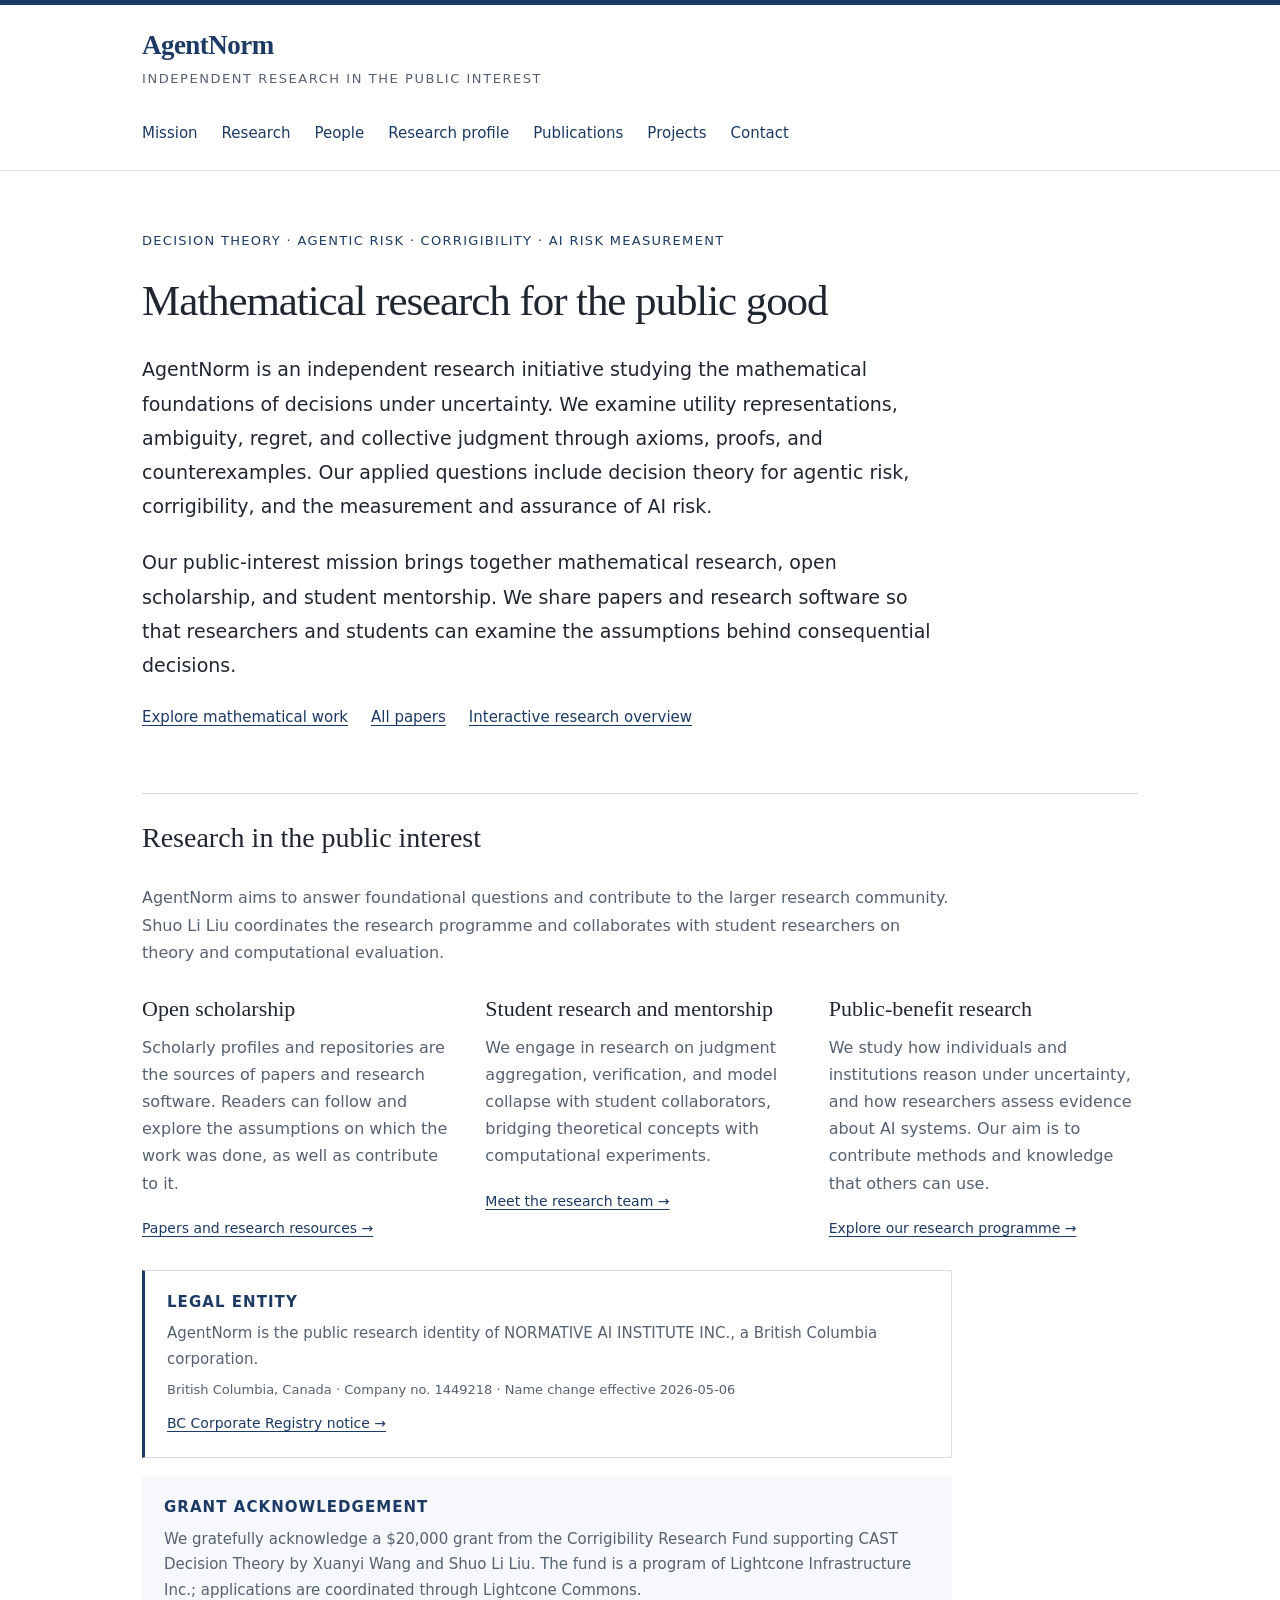
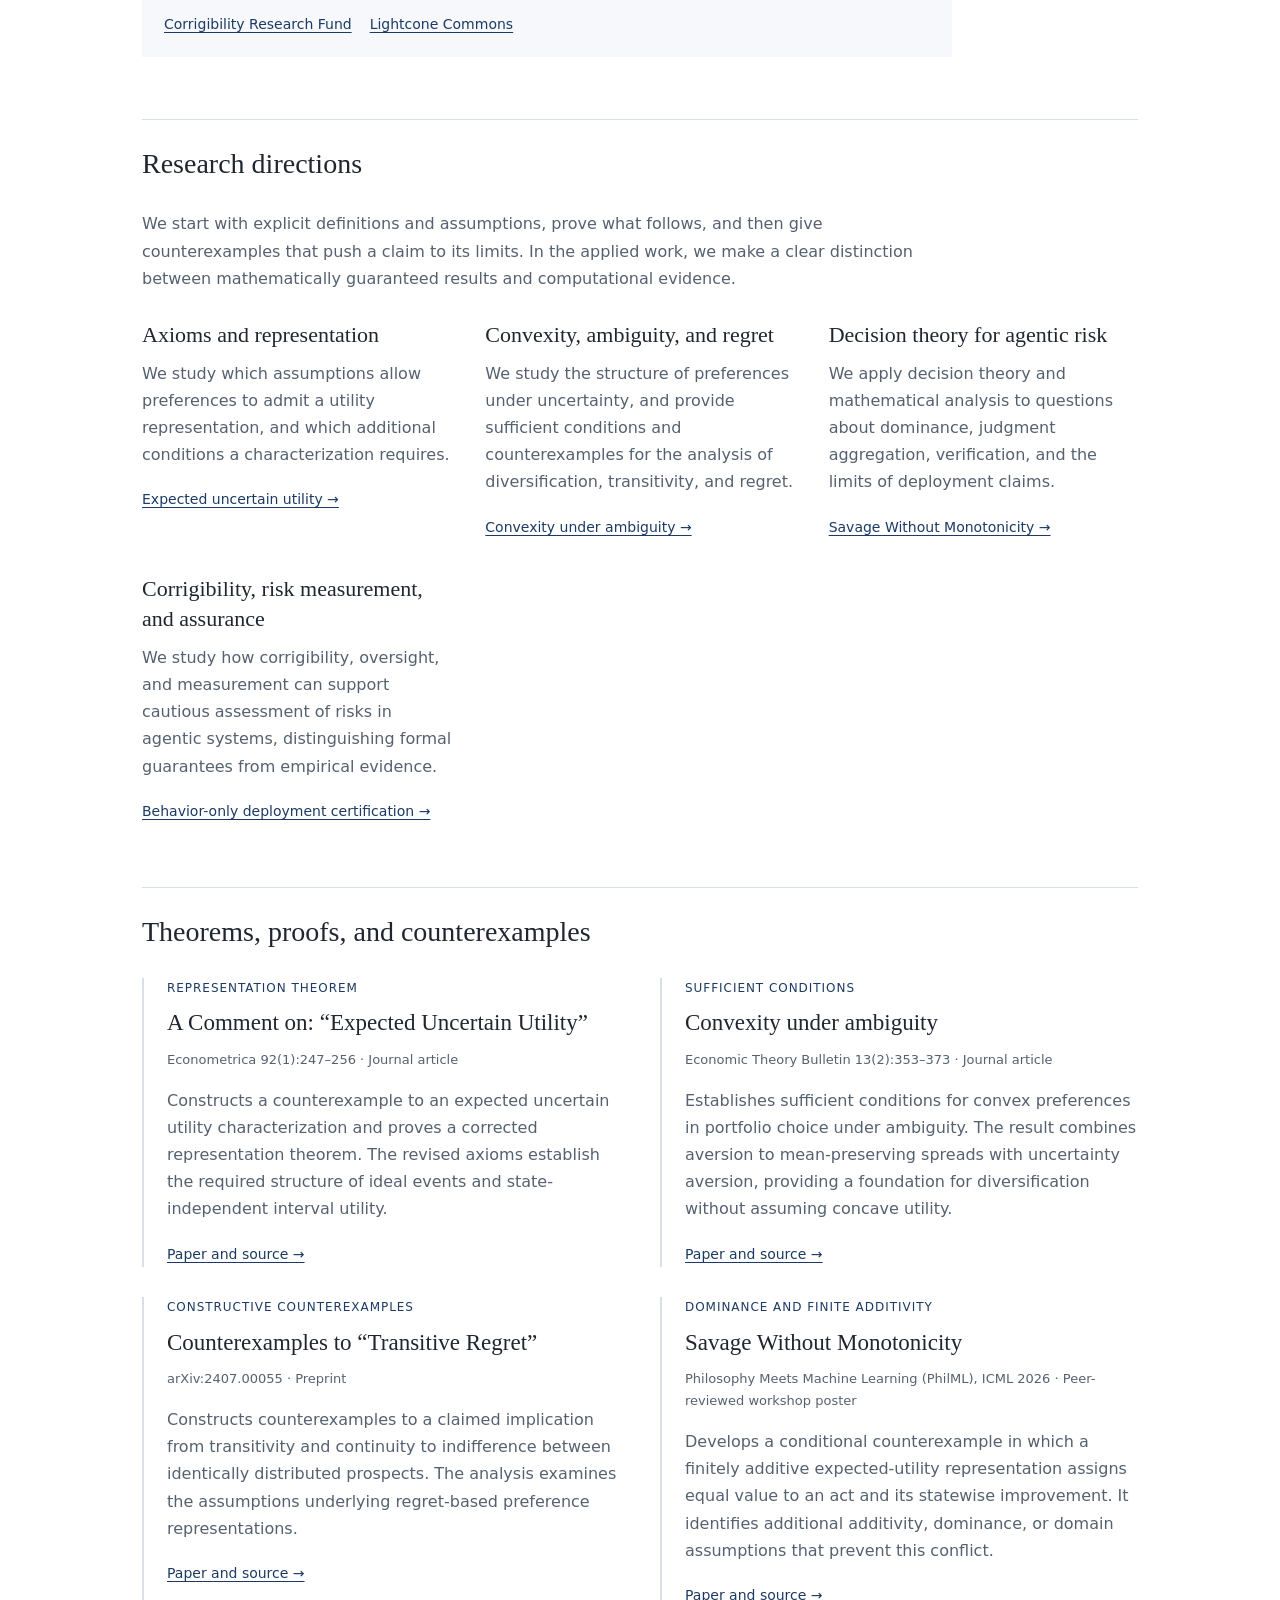
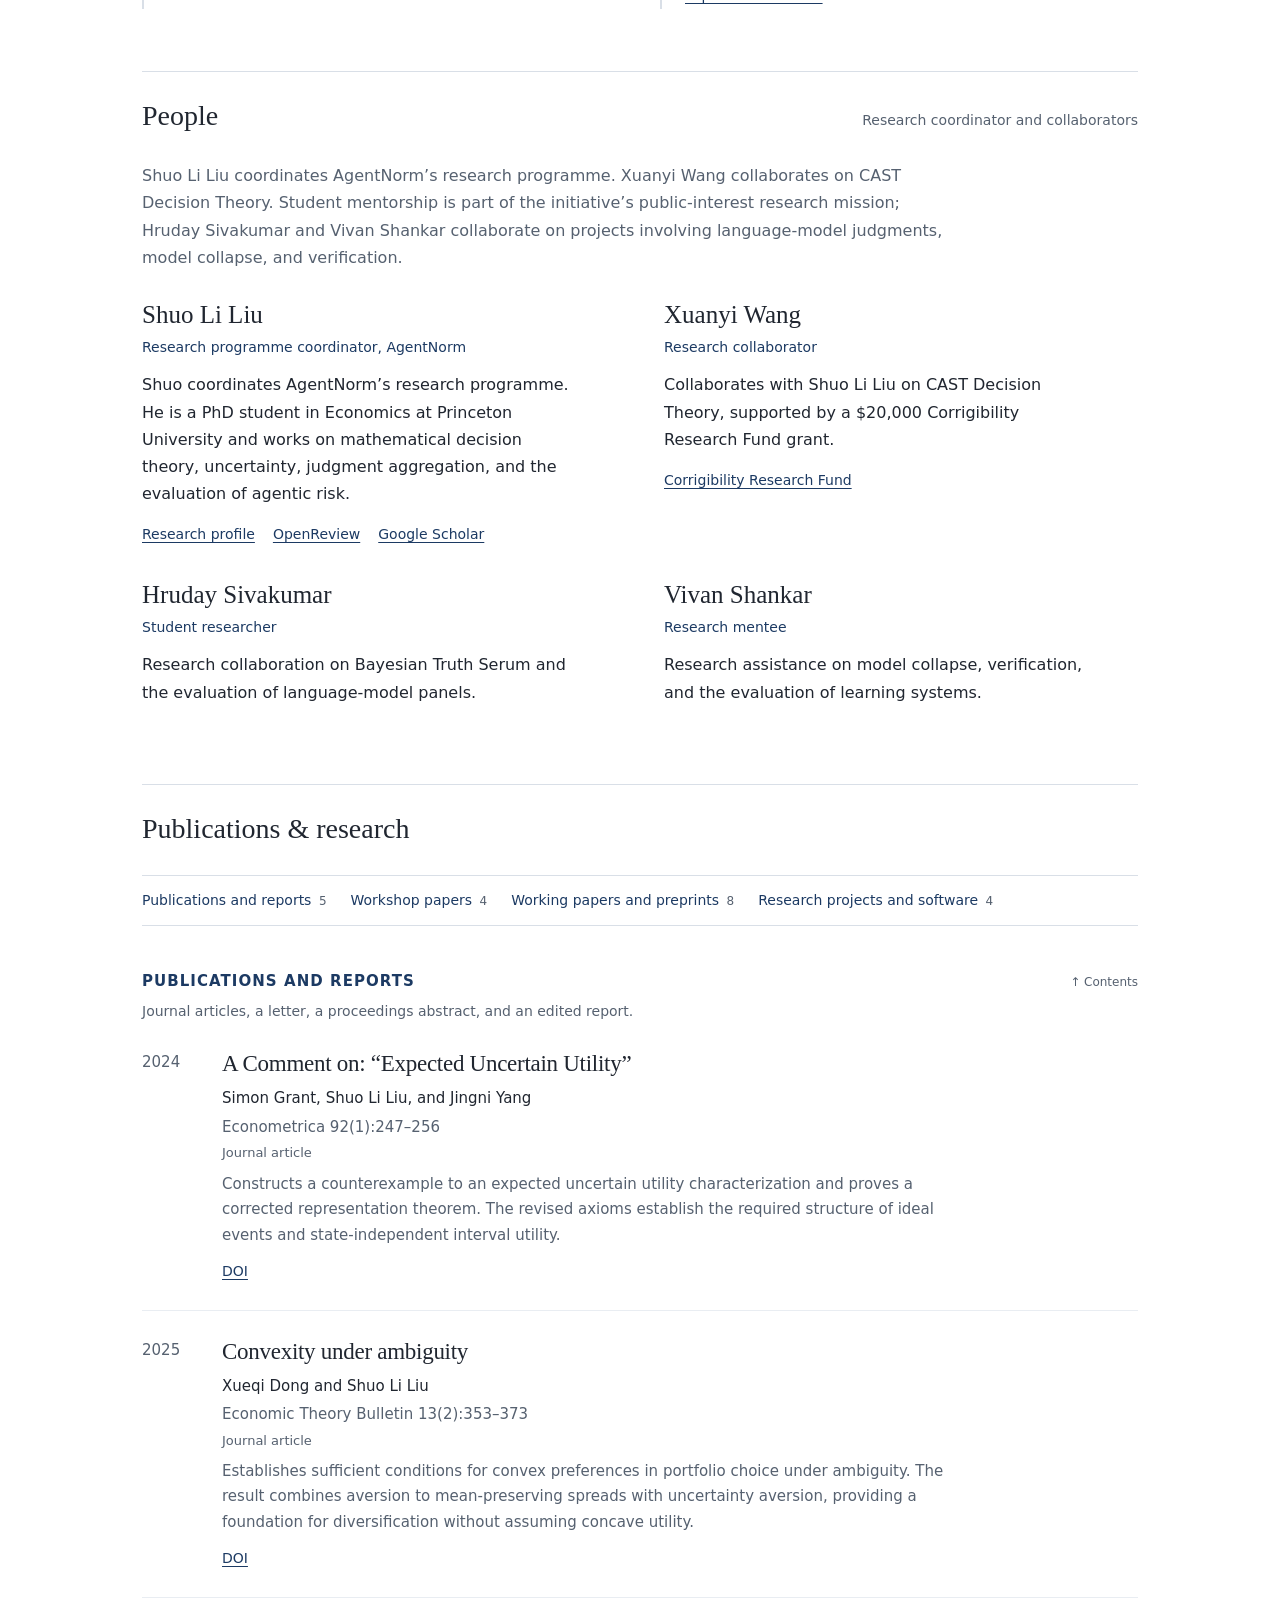
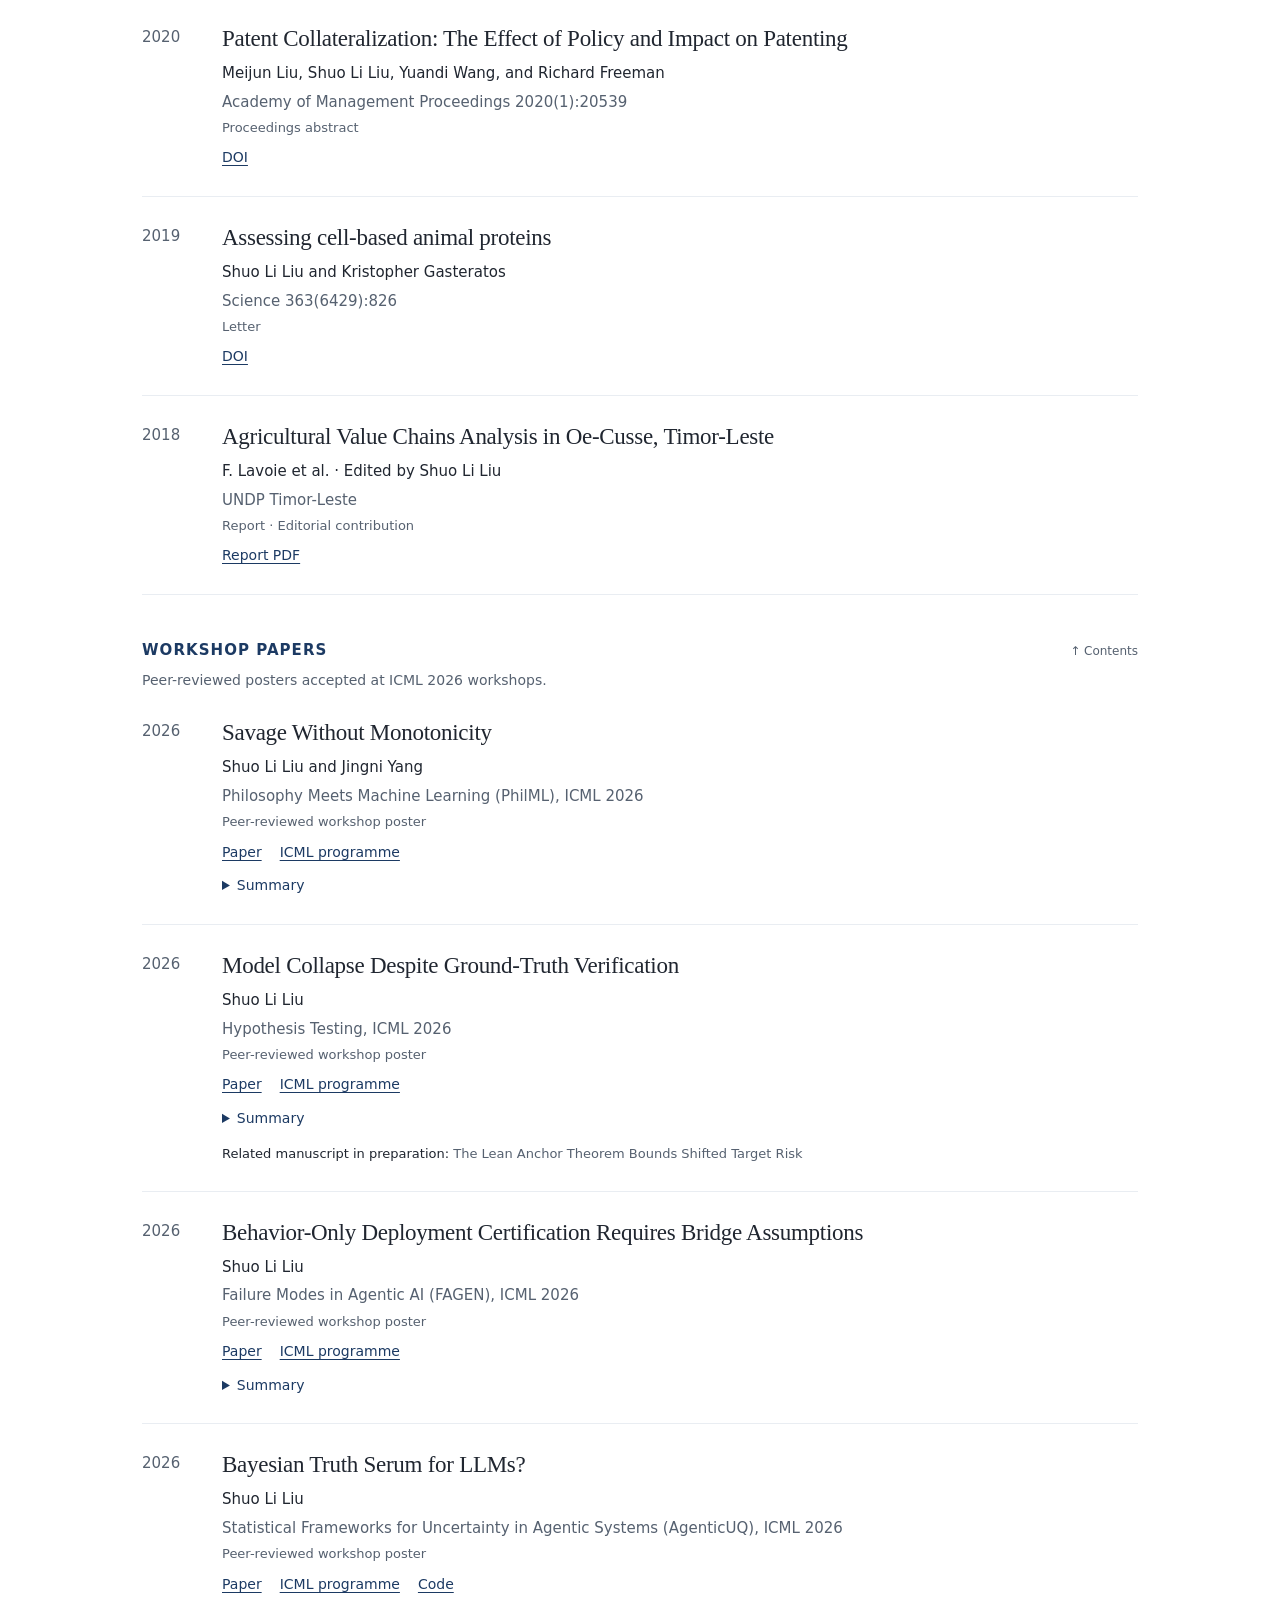
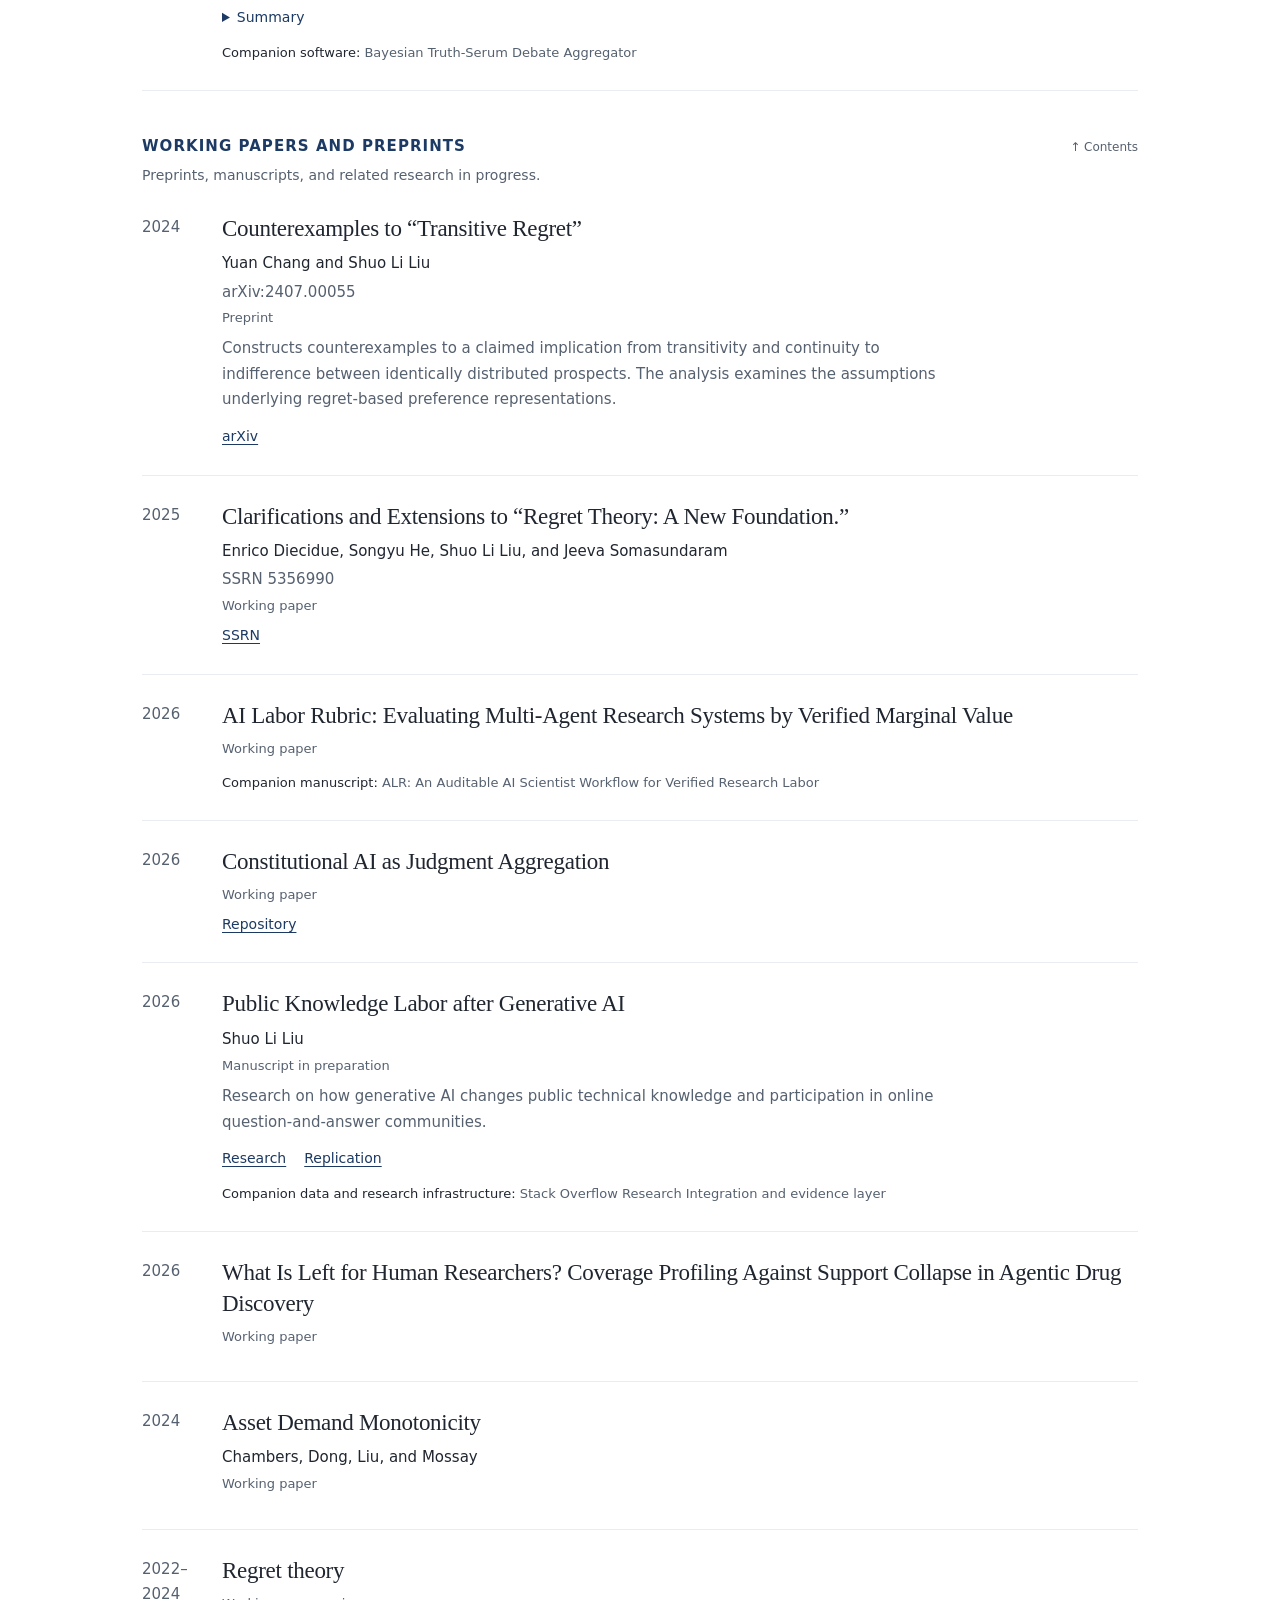
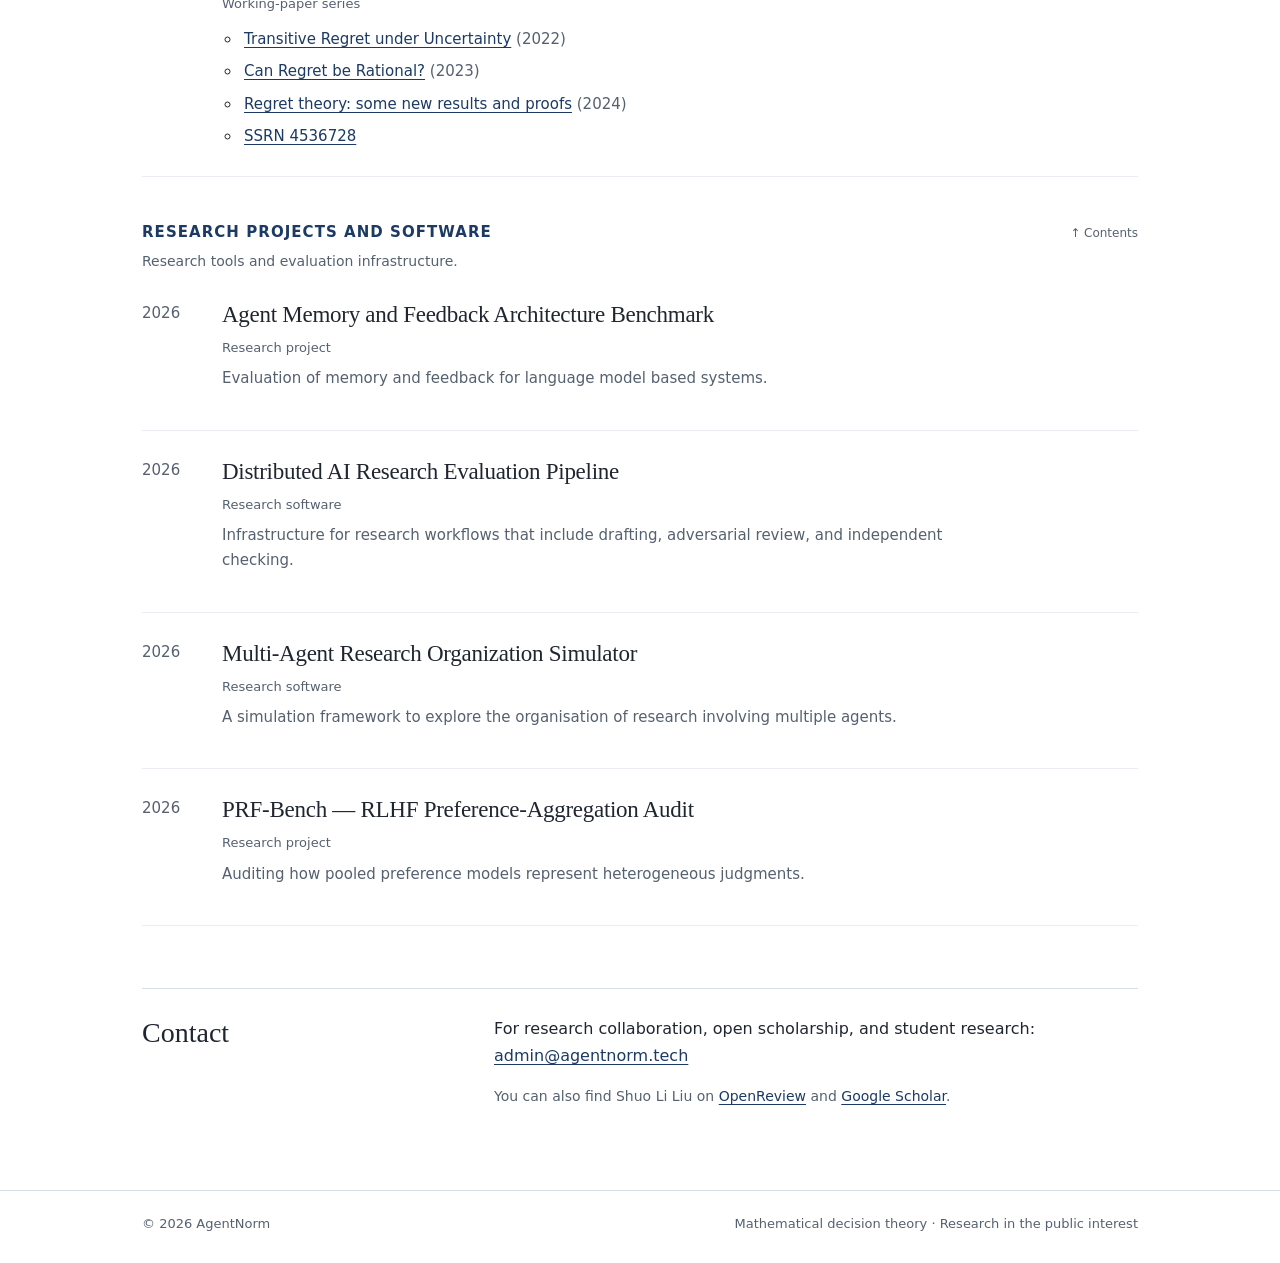
==== commit 5e93e012: "Use AgentNorm as the public brand Use AgentNorm as the public display name and reserve NORMATIVE AI " ====
--- a/index.html
+++ b/index.html
@@ -1,9 +1,9 @@
 <!doctype html>
 <html lang="en"><head><meta charset="utf-8"><meta name="viewport" content="width=device-width, initial-scale=1">
-<title>AgentNorm Research Institute | Mathematical decision theory</title>
-<meta name="description" content="AgentNorm Research Institute is an independent research initiative advancing mathematical decision theory, open scholarship, and student research, with applications to economics, decision theory for agentic risk, corrigibility, and AI risk measurement and assurance.">
-<meta property="og:title" content="AgentNorm Research Institute">
-<meta property="og:description" content="AgentNorm Research Institute is an independent research initiative advancing mathematical decision theory, open scholarship, and student research, with applications to economics, decision theory for agentic risk, corrigibility, and AI risk measurement and assurance.">
+<title>AgentNorm | Mathematical decision theory</title>
+<meta name="description" content="AgentNorm is an independent research initiative advancing mathematical decision theory, open scholarship, and student research, with applications to economics, decision theory for agentic risk, corrigibility, and AI risk measurement and assurance.">
+<meta property="og:title" content="AgentNorm">
+<meta property="og:description" content="AgentNorm is an independent research initiative advancing mathematical decision theory, open scholarship, and student research, with applications to economics, decision theory for agentic risk, corrigibility, and AI risk measurement and assurance.">
 <meta property="og:type" content="website">
 <meta property="og:url" content="https://agentnorm.tech/">
 <link rel="canonical" href="https://agentnorm.tech/">
@@ -23,12 +23,12 @@
 @media(max-width:700px){.mathematical-work{grid-template-columns:1fr;gap:25px}.mathematical-work article{padding-left:16px}.wrap{padding-left:23px;padding-right:23px}.masthead{align-items:flex-start;flex-direction:column;gap:20px}nav{gap:18px}main.wrap{padding-top:36px}.intro{font-size:17px}.research-grid,.people-grid,.contact{grid-template-columns:1fr}.research-grid{gap:18px}.section{margin-top:42px}.section-title{display:block}.section-note{margin-top:8px}.papers>li{grid-template-columns:42px minmax(0,1fr);gap:10px}.papers h4{font-size:21px}.paper-year{font-size:13px;overflow-wrap:anywhere}.group-heading{align-items:flex-start}.group-heading h3{max-width:75%}.works-nav{display:grid;grid-template-columns:1fr;gap:10px}.footer-inner{flex-direction:column;gap:5px}}
 @media(prefers-reduced-motion:reduce){html{scroll-behavior:auto}}@media print{header{border-top:0}nav,.small-links{display:none}.wrap{max-width:none;padding:0}body{font-size:11pt}.section{margin-top:24px;break-inside:avoid}.papers>li,.person{break-inside:avoid}a{color:inherit}footer{margin-top:20px}}
 </style></head><body><a class="skip" href="#main">Skip to content</a>
-<header><div class="wrap masthead"><a class="wordmark" href="#main">AgentNorm Research Institute<small>Independent research in the public interest</small></a><nav aria-label="Main navigation"><a href="#mission">Mission</a><a href="#research">Research</a><a href="#people">People</a><a href="/shuo-li-liu.html">Research profile</a><a href="#works">Publications</a><a href="#group-projects">Projects</a><a href="#contact">Contact</a></nav></div></header>
-<main class="wrap" id="main"><div class="intro"><p class="research-label">Decision theory · Agentic risk · Corrigibility · AI risk measurement</p><h1>Mathematical research for the public good</h1><p>AgentNorm Research Institute is an independent research initiative studying the mathematical foundations of decisions under uncertainty. We examine utility representations, ambiguity, regret, and collective judgment through axioms, proofs, and counterexamples. Our applied questions include decision theory for agentic risk, corrigibility, and the measurement and assurance of AI risk.</p><p>Our public-interest mission brings together mathematical research, open scholarship, and student mentorship. We share papers and research software so that researchers and students can examine the assumptions behind consequential decisions.</p><div class="small-links"><a href="#mathematics">Explore mathematical work</a><a href="#works">All papers</a><a href="https://normativeai.mywire.org/">Interactive research overview</a></div></div>
-<section class="section" id="mission"><div class="section-title"><h2>Research in the public interest</h2></div><p class="research-approach">AgentNorm aims to answer foundational questions and contribute to the larger research community. Shuo Li Liu coordinates the research programme and collaborates with student researchers on theory and computational evaluation.</p><div class="research-grid"><article><h3>Open scholarship</h3><p>Scholarly profiles and repositories are the sources of papers and research software. Readers can follow and explore the assumptions on which the work was done, as well as contribute to it.</p><a href="#works">Papers and research resources →</a></article><article><h3>Student research and mentorship</h3><p>We engage in research on judgment aggregation, verification, and model collapse with student collaborators, bridging theoretical concepts with computational experiments.</p><a href="#people">Meet the research team →</a></article><article><h3>Public-benefit research</h3><p>We study how individuals and institutions reason under uncertainty, and how researchers assess evidence about AI systems. Our aim is to contribute methods and knowledge that others can use.</p><a href="#research">Explore our research programme →</a></article></div><div class="legal-record"><strong>Legal entity</strong><p>AgentNorm Research Institute is the public research identity of NORMATIVE AI INSTITUTE INC., a British Columbia corporation.</p><p class="legal-meta">British Columbia, Canada · Company no. 1449218 · Name change effective 2026-05-06</p><a href="https://www.bclaws.gov.bc.ca/civix/document/id/corpreg/corpreg/crpn0514fin0326">BC Corporate Registry notice →</a></div><div class="acknowledgements"><strong>Grant acknowledgement</strong><p>We gratefully acknowledge a $20,000 grant from the Corrigibility Research Fund supporting CAST Decision Theory by Xuanyi Wang and Shuo Li Liu. The fund is a program of Lightcone Infrastructure Inc.; applications are coordinated through Lightcone Commons.</p><div class="ack-links"><a href="https://corrigibilityresearch.org/">Corrigibility Research Fund</a><a href="https://www.lightconecommons.com/">Lightcone Commons</a></div></div></section>
+<header><div class="wrap masthead"><a class="wordmark" href="#main">AgentNorm<small>Independent research in the public interest</small></a><nav aria-label="Main navigation"><a href="#mission">Mission</a><a href="#research">Research</a><a href="#people">People</a><a href="/shuo-li-liu.html">Research profile</a><a href="#works">Publications</a><a href="#group-projects">Projects</a><a href="#contact">Contact</a></nav></div></header>
+<main class="wrap" id="main"><div class="intro"><p class="research-label">Decision theory · Agentic risk · Corrigibility · AI risk measurement</p><h1>Mathematical research for the public good</h1><p>AgentNorm is an independent research initiative studying the mathematical foundations of decisions under uncertainty. We examine utility representations, ambiguity, regret, and collective judgment through axioms, proofs, and counterexamples. Our applied questions include decision theory for agentic risk, corrigibility, and the measurement and assurance of AI risk.</p><p>Our public-interest mission brings together mathematical research, open scholarship, and student mentorship. We share papers and research software so that researchers and students can examine the assumptions behind consequential decisions.</p><div class="small-links"><a href="#mathematics">Explore mathematical work</a><a href="#works">All papers</a><a href="https://normativeai.mywire.org/">Interactive research overview</a></div></div>
+<section class="section" id="mission"><div class="section-title"><h2>Research in the public interest</h2></div><p class="research-approach">AgentNorm aims to answer foundational questions and contribute to the larger research community. Shuo Li Liu coordinates the research programme and collaborates with student researchers on theory and computational evaluation.</p><div class="research-grid"><article><h3>Open scholarship</h3><p>Scholarly profiles and repositories are the sources of papers and research software. Readers can follow and explore the assumptions on which the work was done, as well as contribute to it.</p><a href="#works">Papers and research resources →</a></article><article><h3>Student research and mentorship</h3><p>We engage in research on judgment aggregation, verification, and model collapse with student collaborators, bridging theoretical concepts with computational experiments.</p><a href="#people">Meet the research team →</a></article><article><h3>Public-benefit research</h3><p>We study how individuals and institutions reason under uncertainty, and how researchers assess evidence about AI systems. Our aim is to contribute methods and knowledge that others can use.</p><a href="#research">Explore our research programme →</a></article></div><div class="legal-record"><strong>Legal entity</strong><p>AgentNorm is the public research identity of NORMATIVE AI INSTITUTE INC., a British Columbia corporation.</p><p class="legal-meta">British Columbia, Canada · Company no. 1449218 · Name change effective 2026-05-06</p><a href="https://www.bclaws.gov.bc.ca/civix/document/id/corpreg/corpreg/crpn0514fin0326">BC Corporate Registry notice →</a></div><div class="acknowledgements"><strong>Grant acknowledgement</strong><p>We gratefully acknowledge a $20,000 grant from the Corrigibility Research Fund supporting CAST Decision Theory by Xuanyi Wang and Shuo Li Liu. The fund is a program of Lightcone Infrastructure Inc.; applications are coordinated through Lightcone Commons.</p><div class="ack-links"><a href="https://corrigibilityresearch.org/">Corrigibility Research Fund</a><a href="https://www.lightconecommons.com/">Lightcone Commons</a></div></div></section>
 <section class="section" id="research"><div class="section-title"><h2>Research directions</h2></div><p class="research-approach">We start with explicit definitions and assumptions, prove what follows, and then give counterexamples that push a claim to its limits. In the applied work, we make a clear distinction between mathematically guaranteed results and computational evidence.</p><div class="research-grid"><article><h3>Axioms and representation</h3><p>We study which assumptions allow preferences to admit a utility representation, and which additional conditions a characterization requires.</p><a href="#uncertain-utility">Expected uncertain utility →</a></article><article><h3>Convexity, ambiguity, and regret</h3><p>We study the structure of preferences under uncertainty, and provide sufficient conditions and counterexamples for the analysis of diversification, transitivity, and regret.</p><a href="#convexity">Convexity under ambiguity →</a></article><article><h3>Decision theory for agentic risk</h3><p>We apply decision theory and mathematical analysis to questions about dominance, judgment aggregation, verification, and the limits of deployment claims.</p><a href="#savage">Savage Without Monotonicity →</a></article><article><h3>Corrigibility, risk measurement, and assurance</h3><p>We study how corrigibility, oversight, and measurement can support cautious assessment of risks in agentic systems, distinguishing formal guarantees from empirical evidence.</p><a href="#behavior-certification">Behavior-only deployment certification →</a></article></div></section>
 <section class="section" id="mathematics"><div class="section-title"><h2>Theorems, proofs, and counterexamples</h2></div><div class="mathematical-work"><article><p class="math-method">Representation theorem</p><h3>A Comment on: “Expected Uncertain Utility”</h3><p class="math-venue">Econometrica 92(1):247–256 · Journal article</p><p>Constructs a counterexample to an expected uncertain utility characterization and proves a corrected representation theorem. The revised axioms establish the required structure of ideal events and state-independent interval utility.</p><a href="#uncertain-utility">Paper and source →</a></article><article><p class="math-method">Sufficient conditions</p><h3>Convexity under ambiguity</h3><p class="math-venue">Economic Theory Bulletin 13(2):353–373 · Journal article</p><p>Establishes sufficient conditions for convex preferences in portfolio choice under ambiguity. The result combines aversion to mean-preserving spreads with uncertainty aversion, providing a foundation for diversification without assuming concave utility.</p><a href="#convexity">Paper and source →</a></article><article><p class="math-method">Constructive counterexamples</p><h3>Counterexamples to “Transitive Regret”</h3><p class="math-venue">arXiv:2407.00055 · Preprint</p><p>Constructs counterexamples to a claimed implication from transitivity and continuity to indifference between identically distributed prospects. The analysis examines the assumptions underlying regret-based preference representations.</p><a href="#transitive-regret">Paper and source →</a></article><article><p class="math-method">Dominance and finite additivity</p><h3>Savage Without Monotonicity</h3><p class="math-venue">Philosophy Meets Machine Learning (PhilML), ICML 2026 · Peer-reviewed workshop poster</p><p>Develops a conditional counterexample in which a finitely additive expected-utility representation assigns equal value to an act and its statewise improvement. It identifies additional additivity, dominance, or domain assumptions that prevent this conflict.</p><a href="#savage">Paper and source →</a></article></div></section>
-<section class="section" id="people"><div class="section-title"><h2>People</h2><p class="section-note">Research coordinator and collaborators</p></div><p class="people-intro">Shuo Li Liu coordinates AgentNorm Research Institute’s research programme. Xuanyi Wang collaborates on CAST Decision Theory. Student mentorship is part of the initiative’s public-interest research mission; Hruday Sivakumar and Vivan Shankar collaborate on projects involving language-model judgments, model collapse, and verification.</p><div class="people-grid"><article class="person"><h3>Shuo Li Liu</h3><p class="role">Research programme coordinator, AgentNorm Research Institute</p><p>Shuo coordinates AgentNorm’s research programme. He is a PhD student in Economics at Princeton University and works on mathematical decision theory, uncertainty, judgment aggregation, and the evaluation of agentic risk.</p><div class="person-links"><a href="/shuo-li-liu.html">Research profile</a><a href="https://openreview.net/profile?id=~Shuo_Li_Liu1">OpenReview</a><a href="https://scholar.google.com/citations?user=dwj1oxIAAAAJ">Google Scholar</a></div></article><article class="person"><h3>Xuanyi Wang</h3><p class="role">Research collaborator</p><p>Collaborates with Shuo Li Liu on CAST Decision Theory, supported by a $20,000 Corrigibility Research Fund grant.</p><div class="person-links"><a href="https://corrigibilityresearch.org/">Corrigibility Research Fund</a></div></article><article class="person"><h3>Hruday Sivakumar</h3><p class="role">Student researcher</p><p>Research collaboration on Bayesian Truth Serum and the evaluation of language-model panels.</p><div class="person-links"></div></article><article class="person"><h3>Vivan Shankar</h3><p class="role">Research mentee</p><p>Research assistance on model collapse, verification, and the evaluation of learning systems.</p><div class="person-links"></div></article></div></section>
+<section class="section" id="people"><div class="section-title"><h2>People</h2><p class="section-note">Research coordinator and collaborators</p></div><p class="people-intro">Shuo Li Liu coordinates AgentNorm’s research programme. Xuanyi Wang collaborates on CAST Decision Theory. Student mentorship is part of the initiative’s public-interest research mission; Hruday Sivakumar and Vivan Shankar collaborate on projects involving language-model judgments, model collapse, and verification.</p><div class="people-grid"><article class="person"><h3>Shuo Li Liu</h3><p class="role">Research programme coordinator, AgentNorm</p><p>Shuo coordinates AgentNorm’s research programme. He is a PhD student in Economics at Princeton University and works on mathematical decision theory, uncertainty, judgment aggregation, and the evaluation of agentic risk.</p><div class="person-links"><a href="/shuo-li-liu.html">Research profile</a><a href="https://openreview.net/profile?id=~Shuo_Li_Liu1">OpenReview</a><a href="https://scholar.google.com/citations?user=dwj1oxIAAAAJ">Google Scholar</a></div></article><article class="person"><h3>Xuanyi Wang</h3><p class="role">Research collaborator</p><p>Collaborates with Shuo Li Liu on CAST Decision Theory, supported by a $20,000 Corrigibility Research Fund grant.</p><div class="person-links"><a href="https://corrigibilityresearch.org/">Corrigibility Research Fund</a></div></article><article class="person"><h3>Hruday Sivakumar</h3><p class="role">Student researcher</p><p>Research collaboration on Bayesian Truth Serum and the evaluation of language-model panels.</p><div class="person-links"></div></article><article class="person"><h3>Vivan Shankar</h3><p class="role">Research mentee</p><p>Research assistance on model collapse, verification, and the evaluation of learning systems.</p><div class="person-links"></div></article></div></section>
 <section class="section" id="works"><div class="section-title"><h2>Publications &amp; research</h2></div><nav class="works-nav" aria-label="Research contents"><a href="#group-publications">Publications and reports <span>5</span></a><a href="#group-workshops">Workshop papers <span>4</span></a><a href="#group-working">Working papers and preprints <span>8</span></a><a href="#group-projects">Research projects and software <span>4</span></a></nav><section class="publication-group" aria-labelledby="group-publications"><div class="group-heading"><h3 id="group-publications">Publications and reports</h3><a href="#works" aria-label="Back to research contents">↑ Contents</a></div><p class="group-note">Journal articles, a letter, a proceedings abstract, and an edited report.</p><ol class="papers"><li id="uncertain-utility"><div class="paper-year">2024</div><article><h4>A Comment on: “Expected Uncertain Utility”</h4><p class="authors">Simon Grant, Shuo Li Liu, and Jingni Yang</p><p class="venue">Econometrica 92(1):247–256</p><p class="work-type">Journal article</p><p class="work-summary">Constructs a counterexample to an expected uncertain utility characterization and proves a corrected representation theorem. The revised axioms establish the required structure of ideal events and state-independent interval utility.</p><div class="paper-links"><a href="https://doi.org/10.3982/ECTA21843">DOI</a></div></article></li><li id="convexity"><div class="paper-year">2025</div><article><h4>Convexity under ambiguity</h4><p class="authors">Xueqi Dong and Shuo Li Liu</p><p class="venue">Economic Theory Bulletin 13(2):353–373</p><p class="work-type">Journal article</p><p class="work-summary">Establishes sufficient conditions for convex preferences in portfolio choice under ambiguity. The result combines aversion to mean-preserving spreads with uncertainty aversion, providing a foundation for diversification without assuming concave utility.</p><div class="paper-links"><a href="https://doi.org/10.1007/s40505-025-00300-5">DOI</a></div></article></li><li id="patent-collateralization"><div class="paper-year">2020</div><article><h4>Patent Collateralization: The Effect of Policy and Impact on Patenting</h4><p class="authors">Meijun Liu, Shuo Li Liu, Yuandi Wang, and Richard Freeman</p><p class="venue">Academy of Management Proceedings 2020(1):20539</p><p class="work-type">Proceedings abstract</p><div class="paper-links"><a href="https://doi.org/10.5465/AMBPP.2020.20539abstract">DOI</a></div></article></li><li id="cell-proteins"><div class="paper-year">2019</div><article><h4>Assessing cell-based animal proteins</h4><p class="authors">Shuo Li Liu and Kristopher Gasteratos</p><p class="venue">Science 363(6429):826</p><p class="work-type">Letter</p><div class="paper-links"><a href="https://doi.org/10.1126/science.aau3905">DOI</a></div></article></li><li id="undp-value-chains"><div class="paper-year">2018</div><article><h4>Agricultural Value Chains Analysis in Oe-Cusse, Timor-Leste</h4><p class="authors">F. Lavoie et al. · Edited by Shuo Li Liu</p><p class="venue">UNDP Timor-Leste</p><p class="work-type">Report · Editorial contribution</p><div class="paper-links"><a href="https://files.acquia.undp.org/public/migration/tl/COMP-Brosura-Value-chain-analysis-Press.pdf">Report PDF</a></div></article></li></ol></section><section class="publication-group" aria-labelledby="group-workshops"><div class="group-heading"><h3 id="group-workshops">Workshop papers</h3><a href="#works" aria-label="Back to research contents">↑ Contents</a></div><p class="group-note">Peer-reviewed posters accepted at ICML 2026 workshops.</p><ol class="papers"><li id="savage"><div class="paper-year">2026</div><article><h4>Savage Without Monotonicity</h4><p class="authors">Shuo Li Liu and Jingni Yang</p><p class="venue">Philosophy Meets Machine Learning (PhilML), ICML 2026</p><p class="work-type">Peer-reviewed workshop poster</p><div class="paper-links"><a href="https://openreview.net/forum?id=BlHRDwcAJe">Paper</a><a href="https://icml.cc/virtual/2026/77482">ICML programme</a></div><details class="abstract"><summary>Summary</summary><p>Develops a conditional counterexample in which a finitely additive expected-utility representation assigns equal value to an act and its statewise improvement. It identifies additional additivity, dominance, or domain assumptions that prevent this conflict.</p></details></article></li><li id="model-collapse"><div class="paper-year">2026</div><article><h4>Model Collapse Despite Ground-Truth Verification</h4><p class="authors">Shuo Li Liu</p><p class="venue">Hypothesis Testing, ICML 2026</p><p class="work-type">Peer-reviewed workshop poster</p><div class="paper-links"><a href="https://openreview.net/forum?id=ydSgbL5xvC">Paper</a><a href="https://icml.cc/virtual/2026/79979">ICML programme</a></div><details class="abstract"><summary>Summary</summary><p>Separates exact verification of generated artifacts from coverage of the target task population, showing how missing task types limit risk identification and developing an audit bound for target-risk claims.</p></details><ul class="related"><li><span>Related manuscript in preparation:</span> The Lean Anchor Theorem Bounds Shifted Target Risk</li></ul></article></li><li id="behavior-certification"><div class="paper-year">2026</div><article><h4>Behavior-Only Deployment Certification Requires Bridge Assumptions</h4><p class="authors">Shuo Li Liu</p><p class="venue">Failure Modes in Agentic AI (FAGEN), ICML 2026</p><p class="work-type">Peer-reviewed workshop poster</p><div class="paper-links"><a href="https://openreview.net/forum?id=L89pUs9uQP">Paper</a><a href="https://icml.cc/virtual/2026/77949">ICML programme</a></div><details class="abstract"><summary>Summary</summary><p>Shows why behavioral evaluation alone cannot certify deployment safety without assumptions connecting evaluation and deployment histories, and quantifies the sample cost of detecting rarely reached failures.</p></details></article></li><li id="bts-llms"><div class="paper-year">2026</div><article><h4>Bayesian Truth Serum for LLMs?</h4><p class="authors">Shuo Li Liu</p><p class="venue">Statistical Frameworks for Uncertainty in Agentic Systems (AgenticUQ), ICML 2026</p><p class="work-type">Peer-reviewed workshop poster</p><div class="paper-links"><a href="https://openreview.net/forum?id=p71WQTxxKz">Paper</a><a href="https://icml.cc/virtual/2026/74483">ICML programme</a><a href="https://github.com/liusulldel/truth-serum-debate">Code</a></div><details class="abstract"><summary>Summary</summary><p>Tests Bayesian Truth Serum aggregation for language-model panels, finding lower accuracy than majority voting but improved calibration on the evaluated review and benchmark tasks.</p></details><ul class="related"><li><span>Companion software:</span> Bayesian Truth-Serum Debate Aggregator</li></ul></article></li></ol></section><section class="publication-group" aria-labelledby="group-working"><div class="group-heading"><h3 id="group-working">Working papers and preprints</h3><a href="#works" aria-label="Back to research contents">↑ Contents</a></div><p class="group-note">Preprints, manuscripts, and related research in progress.</p><ol class="papers"><li id="transitive-regret"><div class="paper-year">2024</div><article><h4>Counterexamples to “Transitive Regret”</h4><p class="authors">Yuan Chang and Shuo Li Liu</p><p class="venue">arXiv:2407.00055</p><p class="work-type">Preprint</p><p class="work-summary">Constructs counterexamples to a claimed implication from transitivity and continuity to indifference between identically distributed prospects. The analysis examines the assumptions underlying regret-based preference representations.</p><div class="paper-links"><a href="https://arxiv.org/abs/2407.00055">arXiv</a></div></article></li><li id="clarifications-regret"><div class="paper-year">2025</div><article><h4>Clarifications and Extensions to “Regret Theory: A New Foundation.”</h4><p class="authors">Enrico Diecidue, Songyu He, Shuo Li Liu, and Jeeva Somasundaram</p><p class="venue">SSRN 5356990</p><p class="work-type">Working paper</p><div class="paper-links"><a href="https://papers.ssrn.com/sol3/papers.cfm?abstract_id=5356990">SSRN</a></div></article></li><li id="ai-labor-rubric"><div class="paper-year">2026</div><article><h4>AI Labor Rubric: Evaluating Multi-Agent Research Systems by Verified Marginal Value</h4><p class="work-type">Working paper</p><div class="paper-links"></div><ul class="related"><li><span>Companion manuscript:</span> ALR: An Auditable AI Scientist Workflow for Verified Research Labor</li></ul></article></li><li id="constitutional-aggregation"><div class="paper-year">2026</div><article><h4>Constitutional AI as Judgment Aggregation</h4><p class="work-type">Working paper</p><div class="paper-links"><a href="https://github.com/liusulldel/constitutional-trilemma">Repository</a></div></article></li><li id="public-knowledge"><div class="paper-year">2026</div><article><h4>Public Knowledge Labor after Generative AI</h4><p class="authors">Shuo Li Liu</p><p class="work-type">Manuscript in preparation</p><p class="work-summary">Research on how generative AI changes public technical knowledge and participation in online question-and-answer communities.</p><div class="paper-links"><a href="https://github.com/liusulldel/who-still-answers">Research</a><a href="https://github.com/liusulldel/stackoverflow-chatgpt-governance">Replication</a></div><ul class="related"><li><span>Companion data and research infrastructure:</span> Stack Overflow Research Integration and evidence layer</li></ul></article></li><li id="coverage-drug-discovery"><div class="paper-year">2026</div><article><h4>What Is Left for Human Researchers? Coverage Profiling Against Support Collapse in Agentic Drug Discovery</h4><p class="work-type">Working paper</p><div class="paper-links"></div></article></li><li id="asset-demand"><div class="paper-year">2024</div><article><h4>Asset Demand Monotonicity</h4><p class="authors">Chambers, Dong, Liu, and Mossay</p><p class="work-type">Working paper</p><div class="paper-links"></div></article></li><li id="regret-series"><div class="paper-year">2022–2024</div><article><h4>Regret theory</h4><p class="work-type">Working-paper series</p><div class="paper-links"></div><ul class="series"><li><a href="https://papers.ssrn.com/sol3/papers.cfm?abstract_id=4148486">Transitive Regret under Uncertainty</a> <span>(2022)</span></li><li><a href="https://papers.ssrn.com/sol3/papers.cfm?abstract_id=4437540">Can Regret be Rational?</a> <span>(2023)</span></li><li><a href="https://papers.ssrn.com/sol3/papers.cfm?abstract_id=4437546">Regret theory: some new results and proofs</a> <span>(2024)</span></li><li><a href="https://papers.ssrn.com/sol3/papers.cfm?abstract_id=4536728">SSRN 4536728</a></li></ul></article></li></ol></section><section class="publication-group" aria-labelledby="group-projects"><div class="group-heading"><h3 id="group-projects">Research projects and software</h3><a href="#works" aria-label="Back to research contents">↑ Contents</a></div><p class="group-note">Research tools and evaluation infrastructure.</p><ol class="papers"><li id="agent-memory"><div class="paper-year">2026</div><article><h4>Agent Memory and Feedback Architecture Benchmark</h4><p class="work-type">Research project</p><p class="work-summary">Evaluation of memory and feedback for language model based systems.</p><div class="paper-links"></div></article></li><li id="distributed-evaluation"><div class="paper-year">2026</div><article><h4>Distributed AI Research Evaluation Pipeline</h4><p class="work-type">Research software</p><p class="work-summary">Infrastructure for research workflows that include drafting, adversarial review, and independent checking.</p><div class="paper-links"></div></article></li><li id="organization-simulator"><div class="paper-year">2026</div><article><h4>Multi-Agent Research Organization Simulator</h4><p class="work-type">Research software</p><p class="work-summary">A simulation framework to explore the organisation of research involving multiple agents.</p><div class="paper-links"></div></article></li><li id="prf-bench"><div class="paper-year">2026</div><article><h4>PRF-Bench — RLHF Preference-Aggregation Audit</h4><p class="work-type">Research project</p><p class="work-summary">Auditing how pooled preference models represent heterogeneous judgments.</p><div class="paper-links"></div></article></li></ol></section></section>
 <section class="section contact" id="contact"><h2>Contact</h2><div><p>For research collaboration, open scholarship, and student research:<br><a href="mailto:admin@agentnorm.tech">admin@agentnorm.tech</a></p><p class="small">You can also find Shuo Li Liu on <a href="https://openreview.net/profile?id=~Shuo_Li_Liu1">OpenReview</a> and <a href="https://scholar.google.com/citations?user=dwj1oxIAAAAJ">Google Scholar</a>.</p></div></section>
-</main><footer><div class="wrap footer-inner"><span>© 2026 AgentNorm Research Institute</span><span>Mathematical decision theory · Research in the public interest</span></div></footer></body></html>+</main><footer><div class="wrap footer-inner"><span>© 2026 AgentNorm</span><span>Mathematical decision theory · Research in the public interest</span></div></footer></body></html>
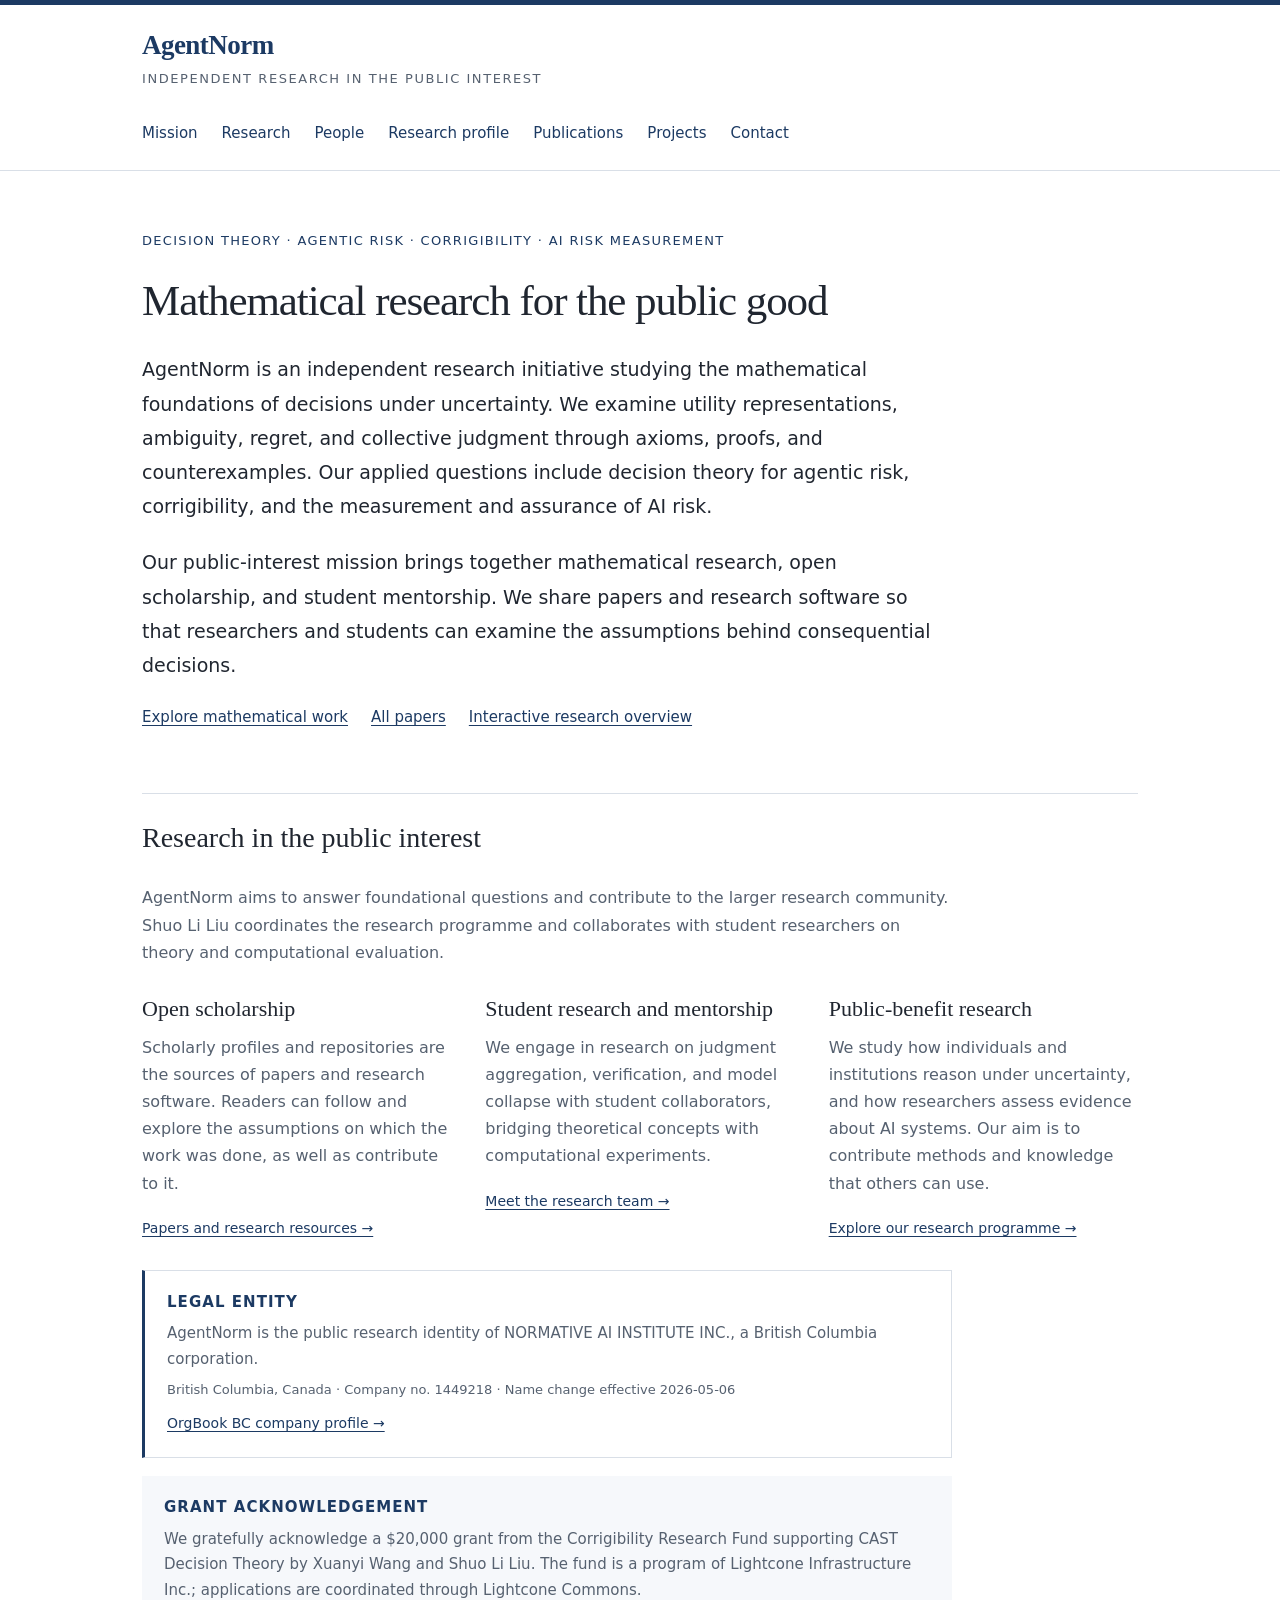
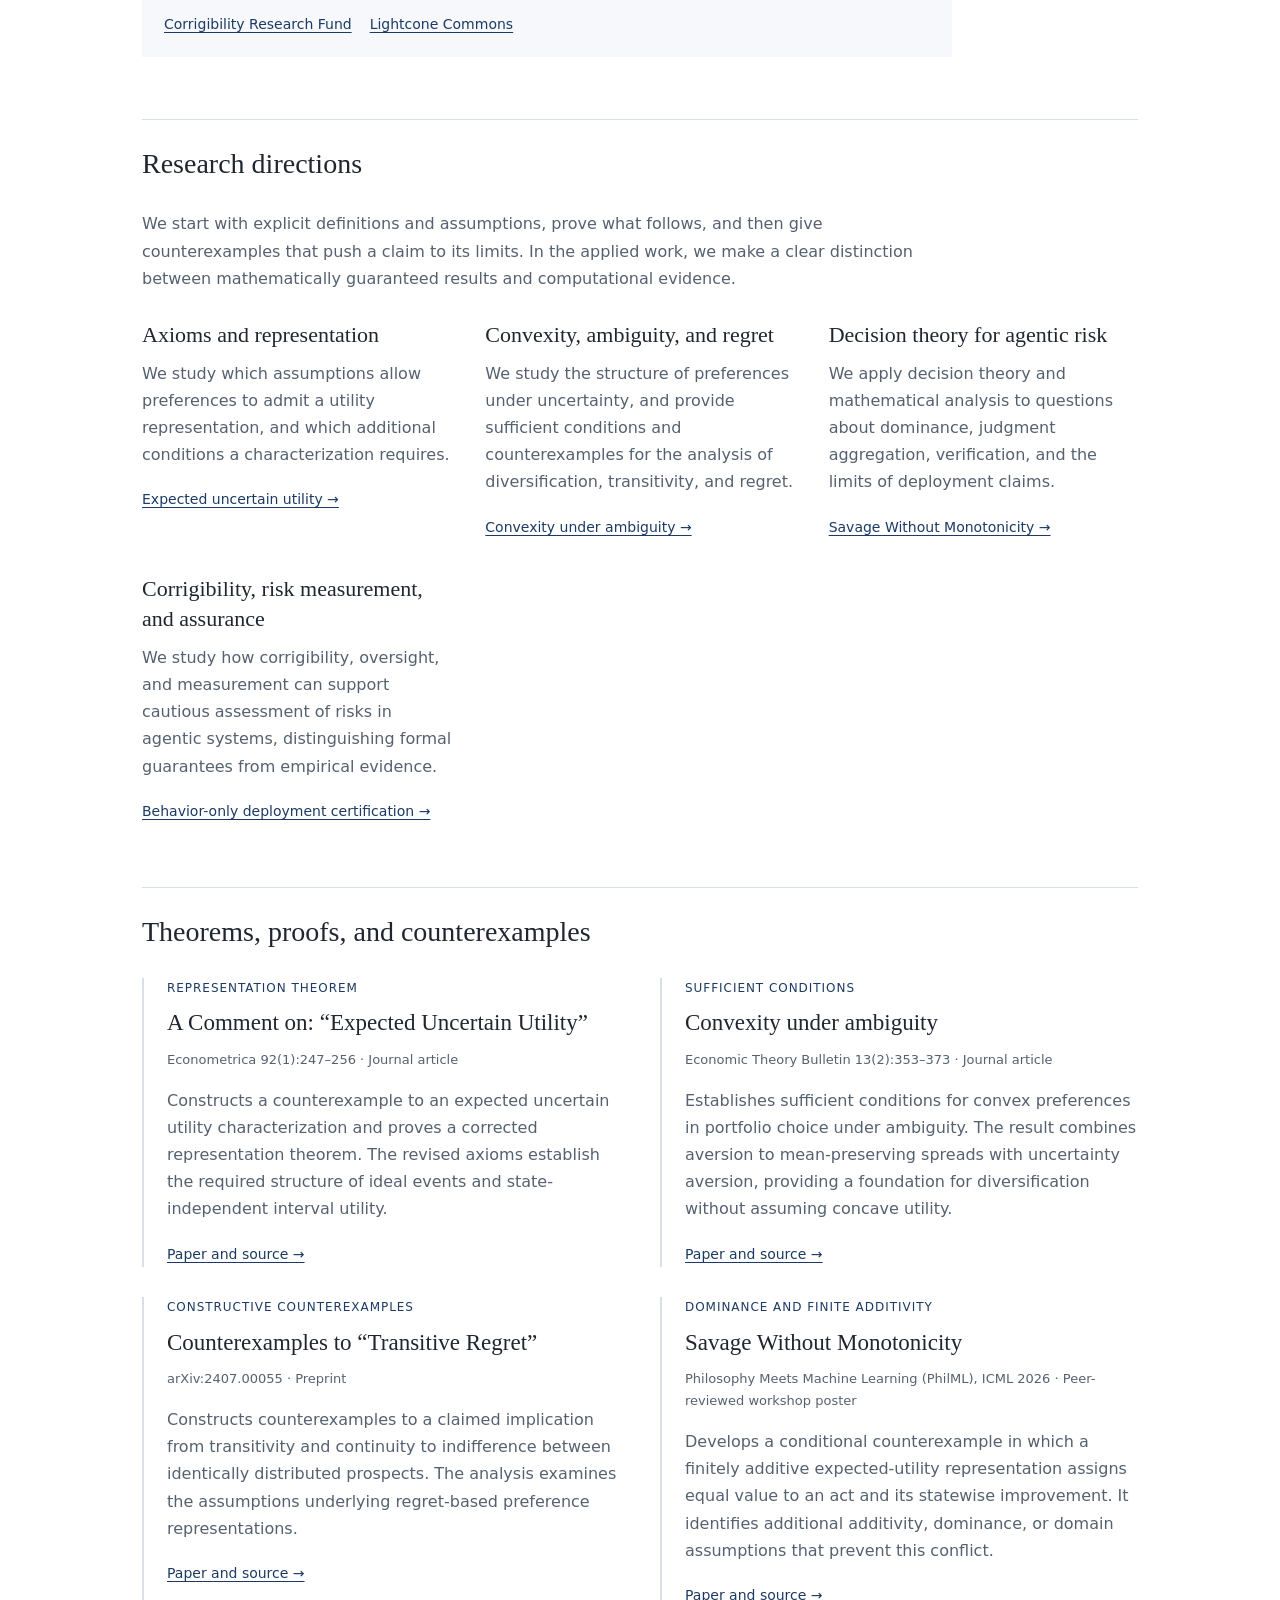
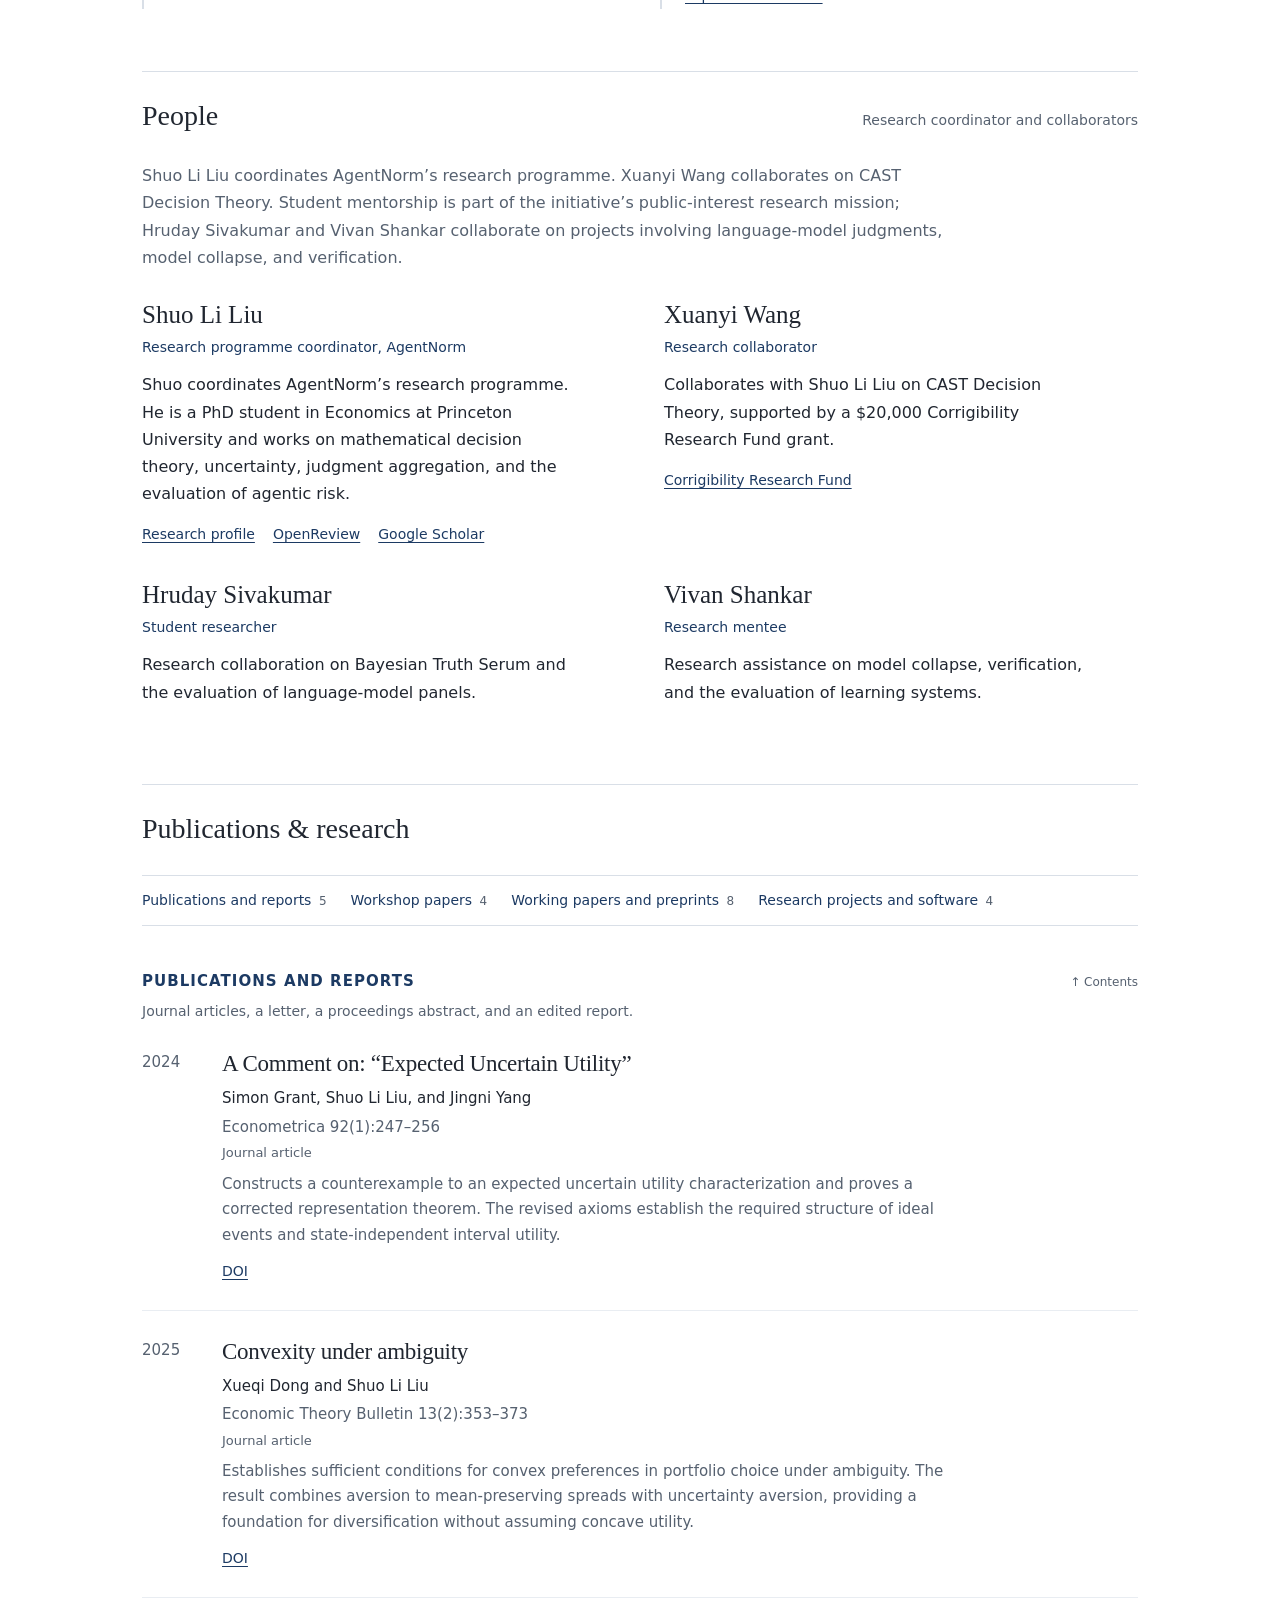
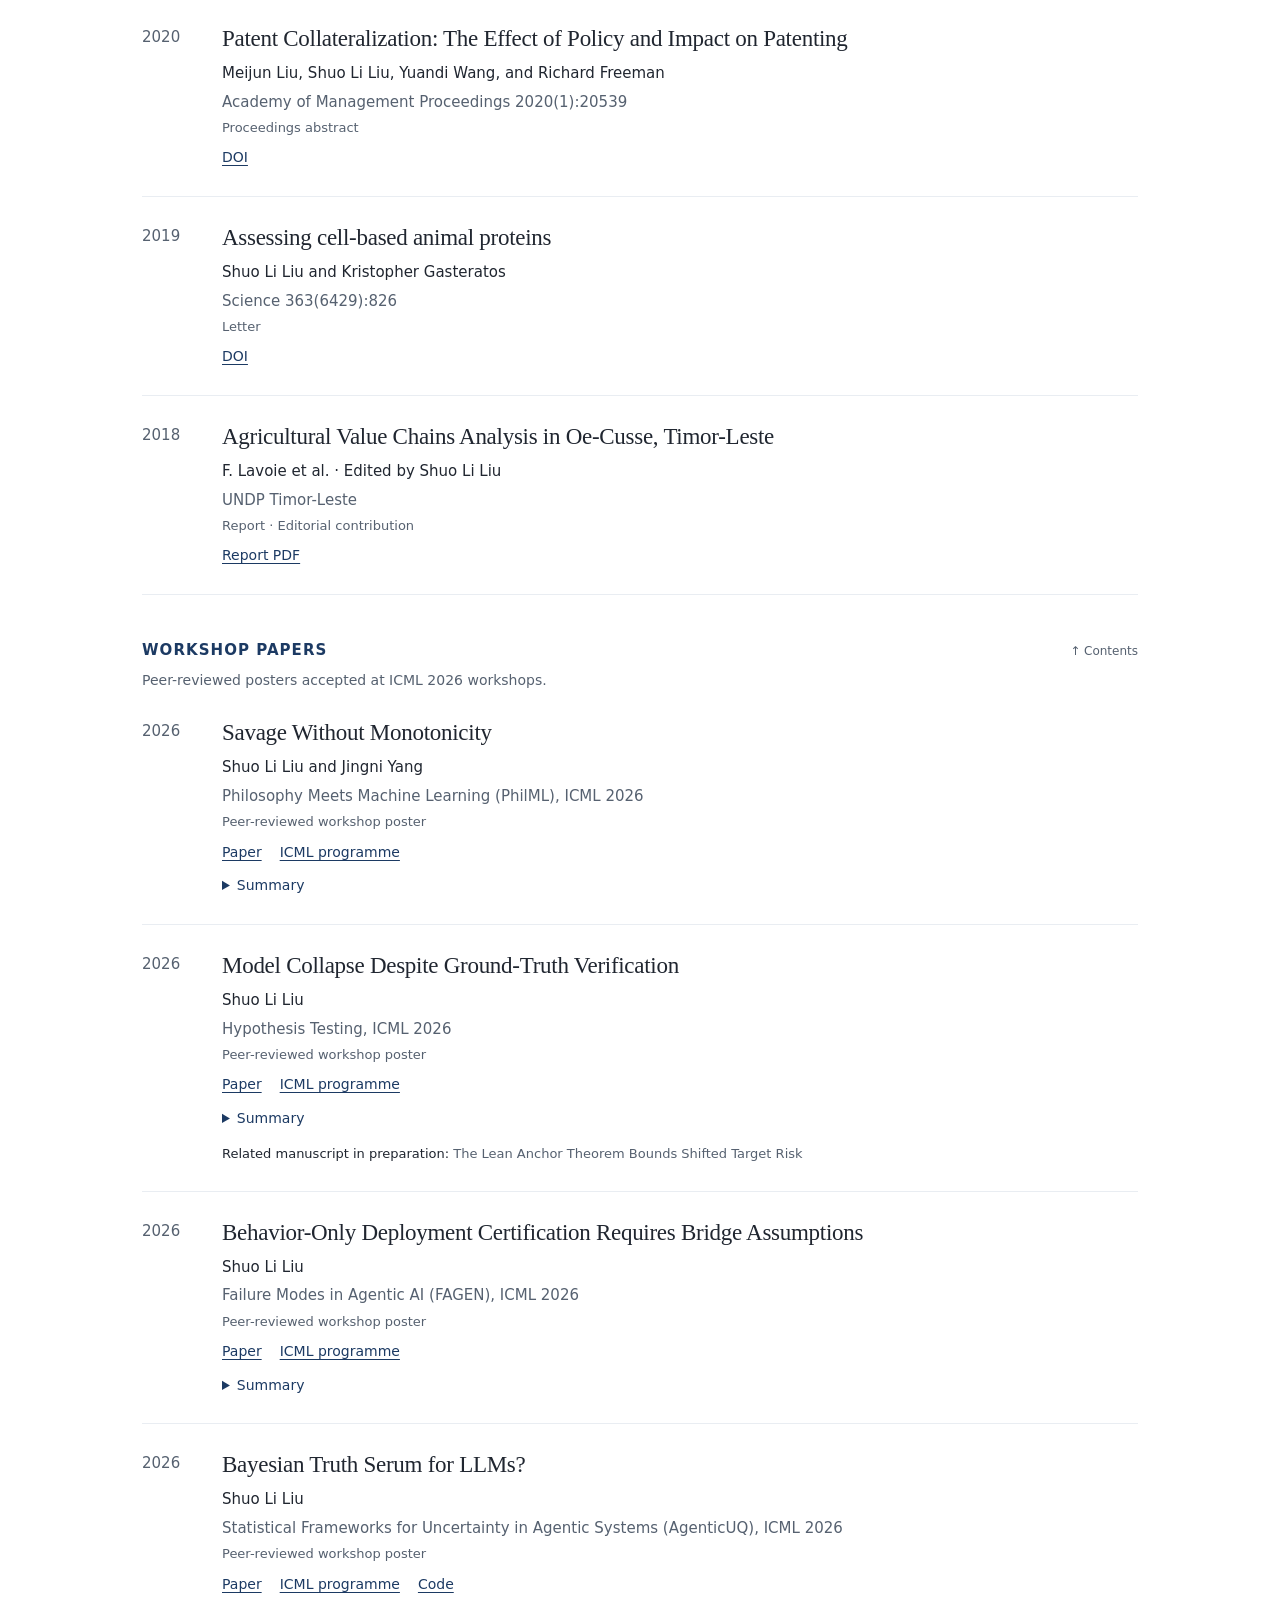
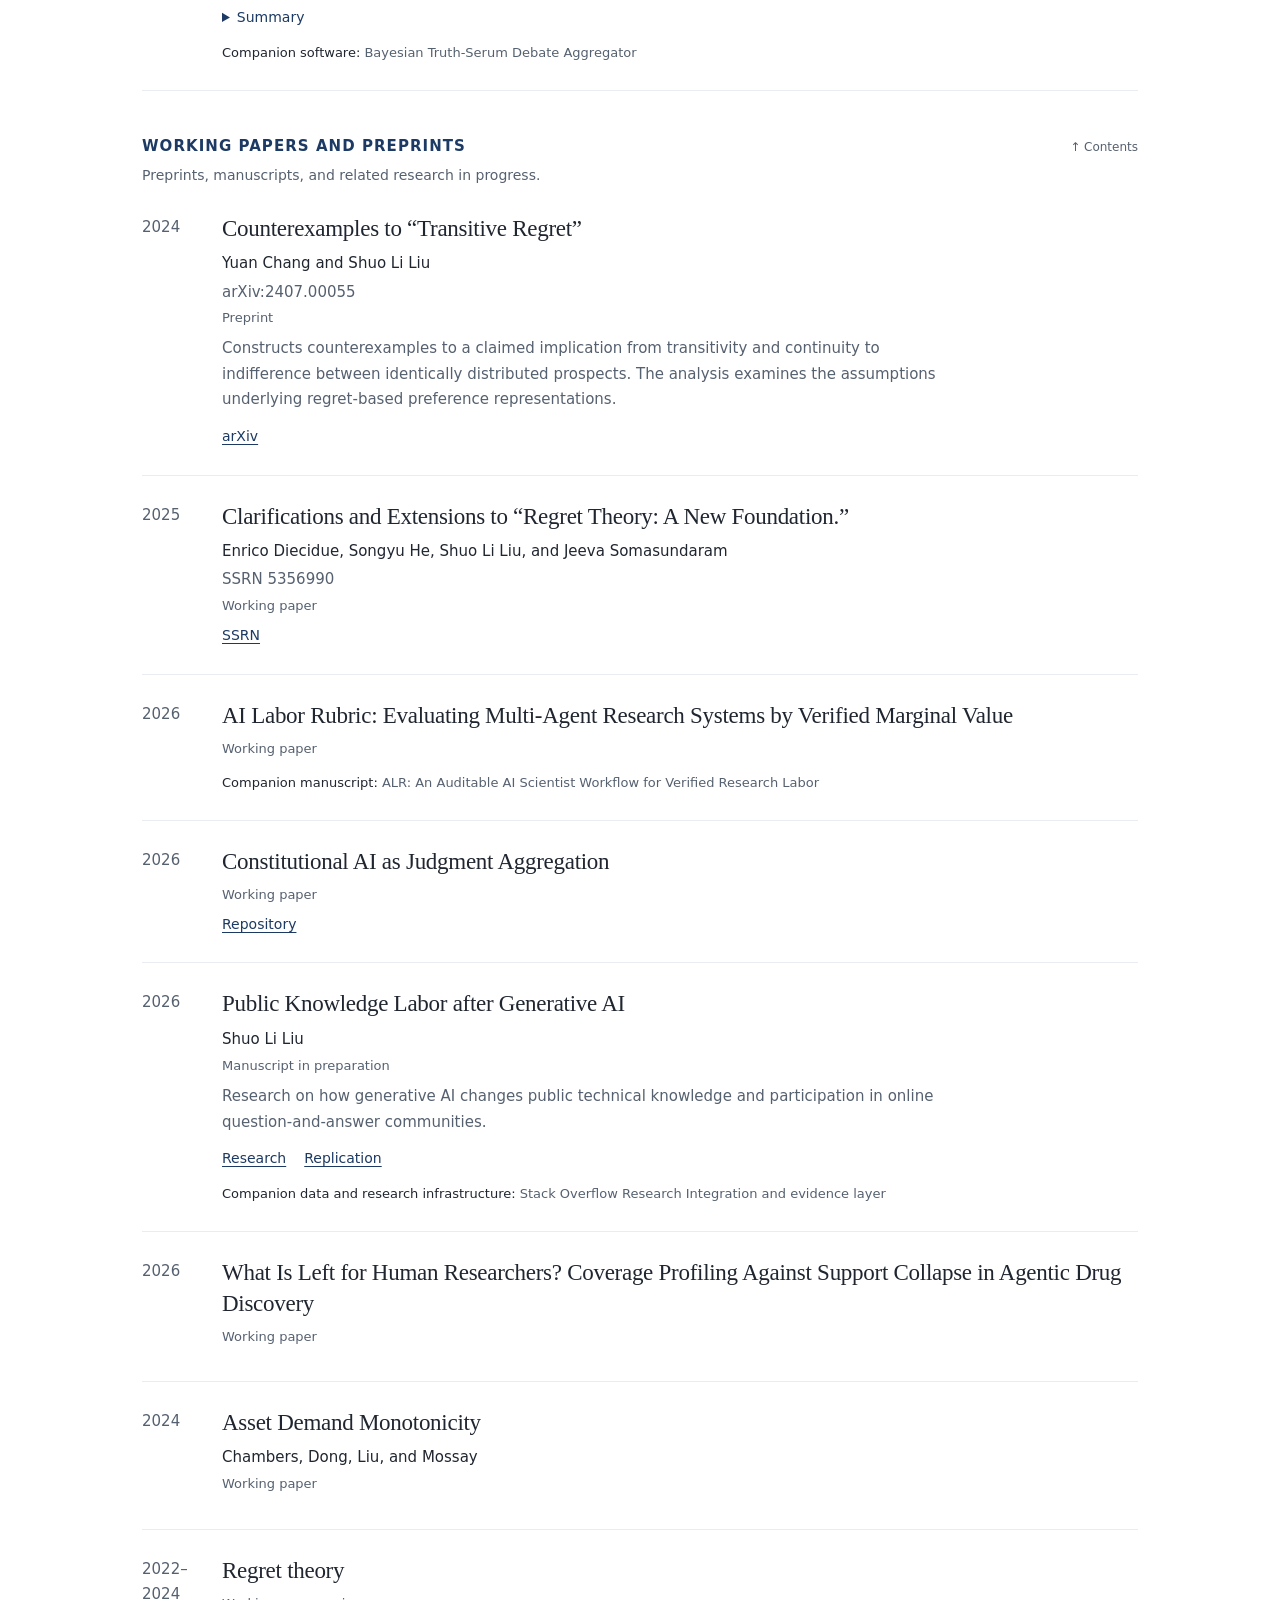
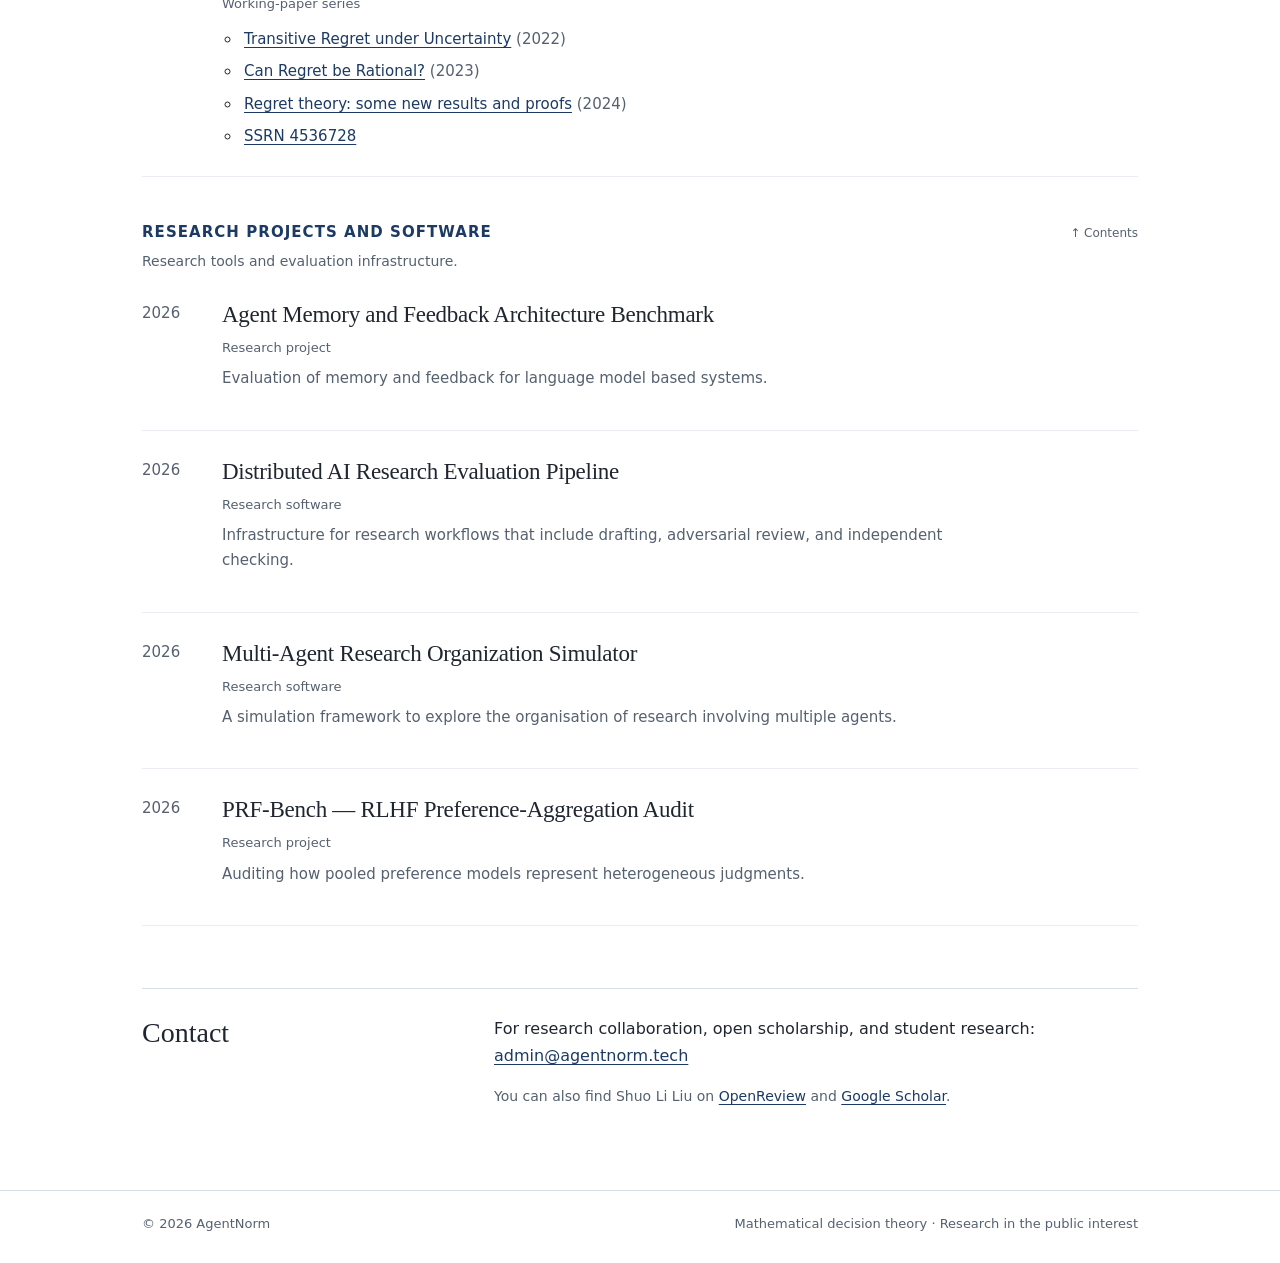
==== commit 1b2e083c: "Use OrgBook BC company profile Use the official company-specific OrgBook BC profile for NORMATIVE AI" ====
--- a/index.html
+++ b/index.html
@@ -25,7 +25,7 @@
 </style></head><body><a class="skip" href="#main">Skip to content</a>
 <header><div class="wrap masthead"><a class="wordmark" href="#main">AgentNorm<small>Independent research in the public interest</small></a><nav aria-label="Main navigation"><a href="#mission">Mission</a><a href="#research">Research</a><a href="#people">People</a><a href="/shuo-li-liu.html">Research profile</a><a href="#works">Publications</a><a href="#group-projects">Projects</a><a href="#contact">Contact</a></nav></div></header>
 <main class="wrap" id="main"><div class="intro"><p class="research-label">Decision theory · Agentic risk · Corrigibility · AI risk measurement</p><h1>Mathematical research for the public good</h1><p>AgentNorm is an independent research initiative studying the mathematical foundations of decisions under uncertainty. We examine utility representations, ambiguity, regret, and collective judgment through axioms, proofs, and counterexamples. Our applied questions include decision theory for agentic risk, corrigibility, and the measurement and assurance of AI risk.</p><p>Our public-interest mission brings together mathematical research, open scholarship, and student mentorship. We share papers and research software so that researchers and students can examine the assumptions behind consequential decisions.</p><div class="small-links"><a href="#mathematics">Explore mathematical work</a><a href="#works">All papers</a><a href="https://normativeai.mywire.org/">Interactive research overview</a></div></div>
-<section class="section" id="mission"><div class="section-title"><h2>Research in the public interest</h2></div><p class="research-approach">AgentNorm aims to answer foundational questions and contribute to the larger research community. Shuo Li Liu coordinates the research programme and collaborates with student researchers on theory and computational evaluation.</p><div class="research-grid"><article><h3>Open scholarship</h3><p>Scholarly profiles and repositories are the sources of papers and research software. Readers can follow and explore the assumptions on which the work was done, as well as contribute to it.</p><a href="#works">Papers and research resources →</a></article><article><h3>Student research and mentorship</h3><p>We engage in research on judgment aggregation, verification, and model collapse with student collaborators, bridging theoretical concepts with computational experiments.</p><a href="#people">Meet the research team →</a></article><article><h3>Public-benefit research</h3><p>We study how individuals and institutions reason under uncertainty, and how researchers assess evidence about AI systems. Our aim is to contribute methods and knowledge that others can use.</p><a href="#research">Explore our research programme →</a></article></div><div class="legal-record"><strong>Legal entity</strong><p>AgentNorm is the public research identity of NORMATIVE AI INSTITUTE INC., a British Columbia corporation.</p><p class="legal-meta">British Columbia, Canada · Company no. 1449218 · Name change effective 2026-05-06</p><a href="https://www.bclaws.gov.bc.ca/civix/document/id/corpreg/corpreg/crpn0514fin0326">BC Corporate Registry notice →</a></div><div class="acknowledgements"><strong>Grant acknowledgement</strong><p>We gratefully acknowledge a $20,000 grant from the Corrigibility Research Fund supporting CAST Decision Theory by Xuanyi Wang and Shuo Li Liu. The fund is a program of Lightcone Infrastructure Inc.; applications are coordinated through Lightcone Commons.</p><div class="ack-links"><a href="https://corrigibilityresearch.org/">Corrigibility Research Fund</a><a href="https://www.lightconecommons.com/">Lightcone Commons</a></div></div></section>
+<section class="section" id="mission"><div class="section-title"><h2>Research in the public interest</h2></div><p class="research-approach">AgentNorm aims to answer foundational questions and contribute to the larger research community. Shuo Li Liu coordinates the research programme and collaborates with student researchers on theory and computational evaluation.</p><div class="research-grid"><article><h3>Open scholarship</h3><p>Scholarly profiles and repositories are the sources of papers and research software. Readers can follow and explore the assumptions on which the work was done, as well as contribute to it.</p><a href="#works">Papers and research resources →</a></article><article><h3>Student research and mentorship</h3><p>We engage in research on judgment aggregation, verification, and model collapse with student collaborators, bridging theoretical concepts with computational experiments.</p><a href="#people">Meet the research team →</a></article><article><h3>Public-benefit research</h3><p>We study how individuals and institutions reason under uncertainty, and how researchers assess evidence about AI systems. Our aim is to contribute methods and knowledge that others can use.</p><a href="#research">Explore our research programme →</a></article></div><div class="legal-record"><strong>Legal entity</strong><p>AgentNorm is the public research identity of NORMATIVE AI INSTITUTE INC., a British Columbia corporation.</p><p class="legal-meta">British Columbia, Canada · Company no. 1449218 · Name change effective 2026-05-06</p><a href="https://orgbook.gov.bc.ca/entity/BC1449218/type/registration.registries.ca">OrgBook BC company profile →</a></div><div class="acknowledgements"><strong>Grant acknowledgement</strong><p>We gratefully acknowledge a $20,000 grant from the Corrigibility Research Fund supporting CAST Decision Theory by Xuanyi Wang and Shuo Li Liu. The fund is a program of Lightcone Infrastructure Inc.; applications are coordinated through Lightcone Commons.</p><div class="ack-links"><a href="https://corrigibilityresearch.org/">Corrigibility Research Fund</a><a href="https://www.lightconecommons.com/">Lightcone Commons</a></div></div></section>
 <section class="section" id="research"><div class="section-title"><h2>Research directions</h2></div><p class="research-approach">We start with explicit definitions and assumptions, prove what follows, and then give counterexamples that push a claim to its limits. In the applied work, we make a clear distinction between mathematically guaranteed results and computational evidence.</p><div class="research-grid"><article><h3>Axioms and representation</h3><p>We study which assumptions allow preferences to admit a utility representation, and which additional conditions a characterization requires.</p><a href="#uncertain-utility">Expected uncertain utility →</a></article><article><h3>Convexity, ambiguity, and regret</h3><p>We study the structure of preferences under uncertainty, and provide sufficient conditions and counterexamples for the analysis of diversification, transitivity, and regret.</p><a href="#convexity">Convexity under ambiguity →</a></article><article><h3>Decision theory for agentic risk</h3><p>We apply decision theory and mathematical analysis to questions about dominance, judgment aggregation, verification, and the limits of deployment claims.</p><a href="#savage">Savage Without Monotonicity →</a></article><article><h3>Corrigibility, risk measurement, and assurance</h3><p>We study how corrigibility, oversight, and measurement can support cautious assessment of risks in agentic systems, distinguishing formal guarantees from empirical evidence.</p><a href="#behavior-certification">Behavior-only deployment certification →</a></article></div></section>
 <section class="section" id="mathematics"><div class="section-title"><h2>Theorems, proofs, and counterexamples</h2></div><div class="mathematical-work"><article><p class="math-method">Representation theorem</p><h3>A Comment on: “Expected Uncertain Utility”</h3><p class="math-venue">Econometrica 92(1):247–256 · Journal article</p><p>Constructs a counterexample to an expected uncertain utility characterization and proves a corrected representation theorem. The revised axioms establish the required structure of ideal events and state-independent interval utility.</p><a href="#uncertain-utility">Paper and source →</a></article><article><p class="math-method">Sufficient conditions</p><h3>Convexity under ambiguity</h3><p class="math-venue">Economic Theory Bulletin 13(2):353–373 · Journal article</p><p>Establishes sufficient conditions for convex preferences in portfolio choice under ambiguity. The result combines aversion to mean-preserving spreads with uncertainty aversion, providing a foundation for diversification without assuming concave utility.</p><a href="#convexity">Paper and source →</a></article><article><p class="math-method">Constructive counterexamples</p><h3>Counterexamples to “Transitive Regret”</h3><p class="math-venue">arXiv:2407.00055 · Preprint</p><p>Constructs counterexamples to a claimed implication from transitivity and continuity to indifference between identically distributed prospects. The analysis examines the assumptions underlying regret-based preference representations.</p><a href="#transitive-regret">Paper and source →</a></article><article><p class="math-method">Dominance and finite additivity</p><h3>Savage Without Monotonicity</h3><p class="math-venue">Philosophy Meets Machine Learning (PhilML), ICML 2026 · Peer-reviewed workshop poster</p><p>Develops a conditional counterexample in which a finitely additive expected-utility representation assigns equal value to an act and its statewise improvement. It identifies additional additivity, dominance, or domain assumptions that prevent this conflict.</p><a href="#savage">Paper and source →</a></article></div></section>
 <section class="section" id="people"><div class="section-title"><h2>People</h2><p class="section-note">Research coordinator and collaborators</p></div><p class="people-intro">Shuo Li Liu coordinates AgentNorm’s research programme. Xuanyi Wang collaborates on CAST Decision Theory. Student mentorship is part of the initiative’s public-interest research mission; Hruday Sivakumar and Vivan Shankar collaborate on projects involving language-model judgments, model collapse, and verification.</p><div class="people-grid"><article class="person"><h3>Shuo Li Liu</h3><p class="role">Research programme coordinator, AgentNorm</p><p>Shuo coordinates AgentNorm’s research programme. He is a PhD student in Economics at Princeton University and works on mathematical decision theory, uncertainty, judgment aggregation, and the evaluation of agentic risk.</p><div class="person-links"><a href="/shuo-li-liu.html">Research profile</a><a href="https://openreview.net/profile?id=~Shuo_Li_Liu1">OpenReview</a><a href="https://scholar.google.com/citations?user=dwj1oxIAAAAJ">Google Scholar</a></div></article><article class="person"><h3>Xuanyi Wang</h3><p class="role">Research collaborator</p><p>Collaborates with Shuo Li Liu on CAST Decision Theory, supported by a $20,000 Corrigibility Research Fund grant.</p><div class="person-links"><a href="https://corrigibilityresearch.org/">Corrigibility Research Fund</a></div></article><article class="person"><h3>Hruday Sivakumar</h3><p class="role">Student researcher</p><p>Research collaboration on Bayesian Truth Serum and the evaluation of language-model panels.</p><div class="person-links"></div></article><article class="person"><h3>Vivan Shankar</h3><p class="role">Research mentee</p><p>Research assistance on model collapse, verification, and the evaluation of learning systems.</p><div class="person-links"></div></article></div></section>
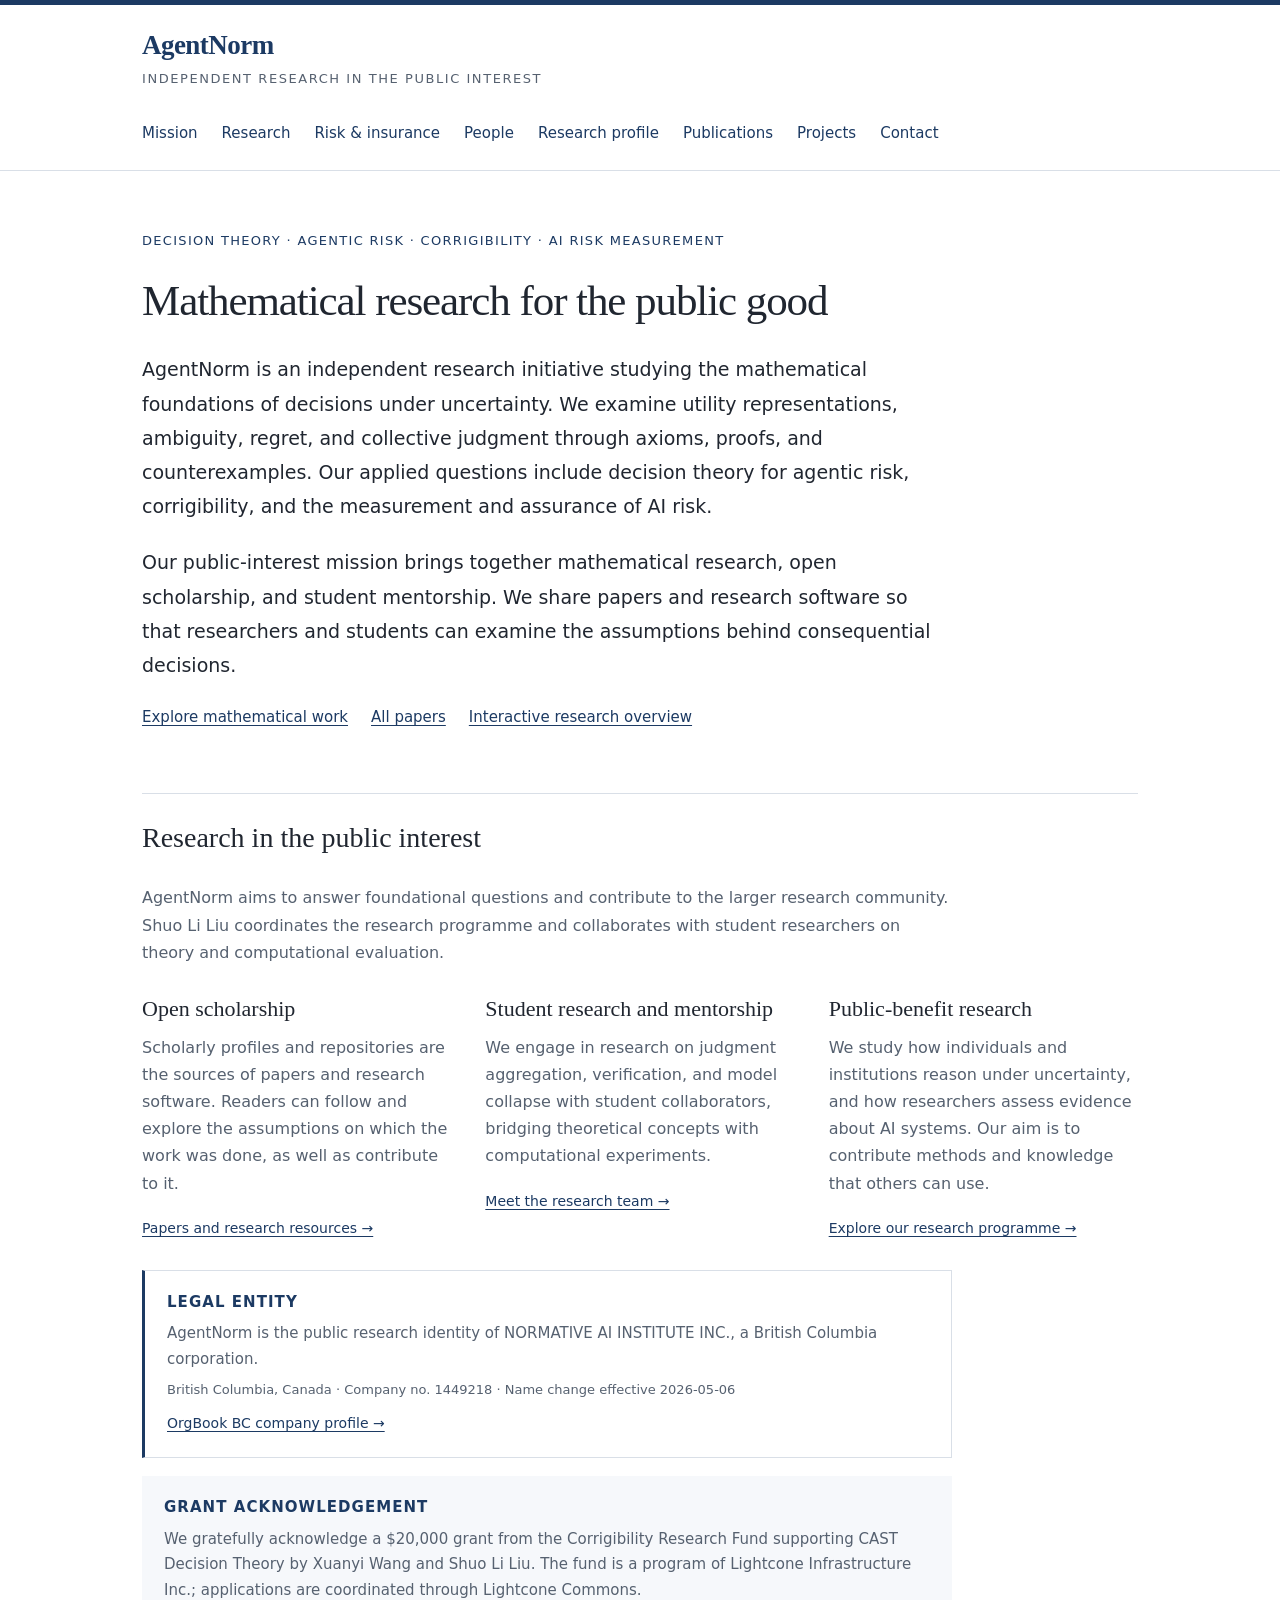
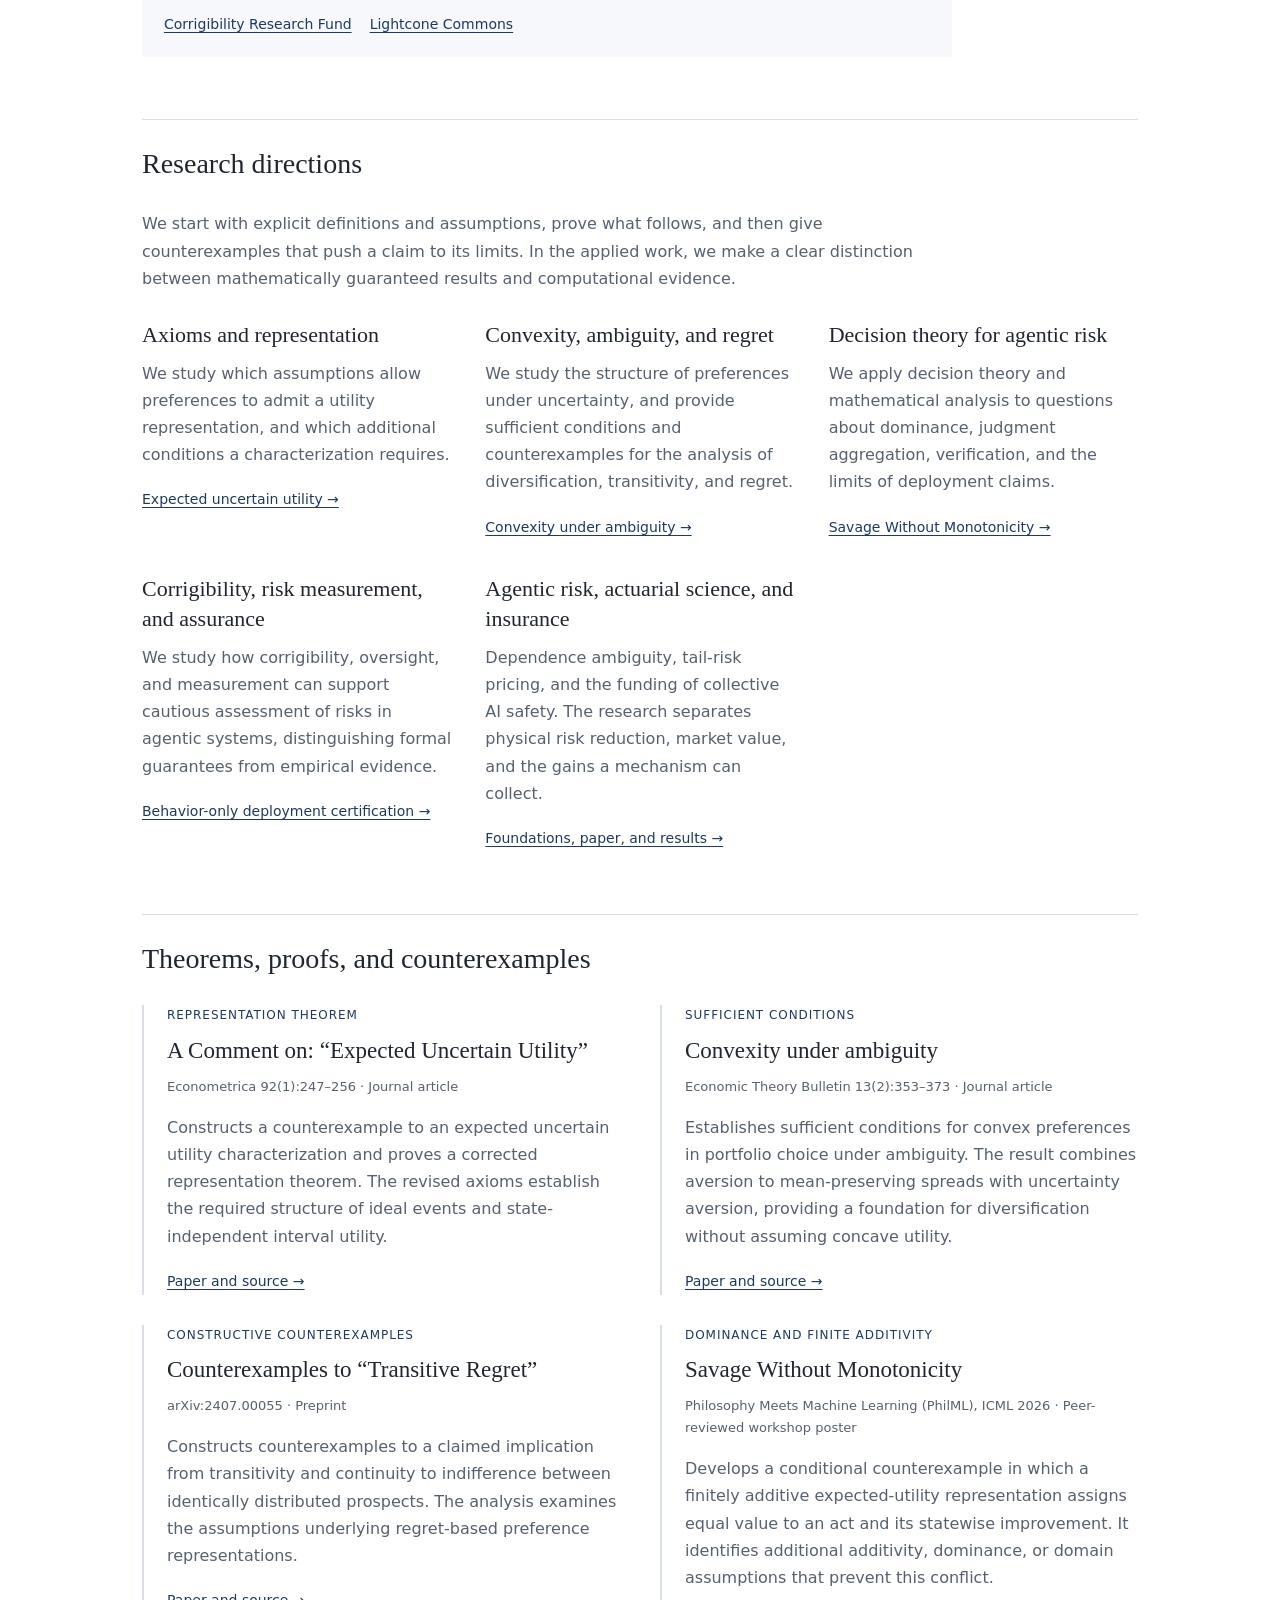
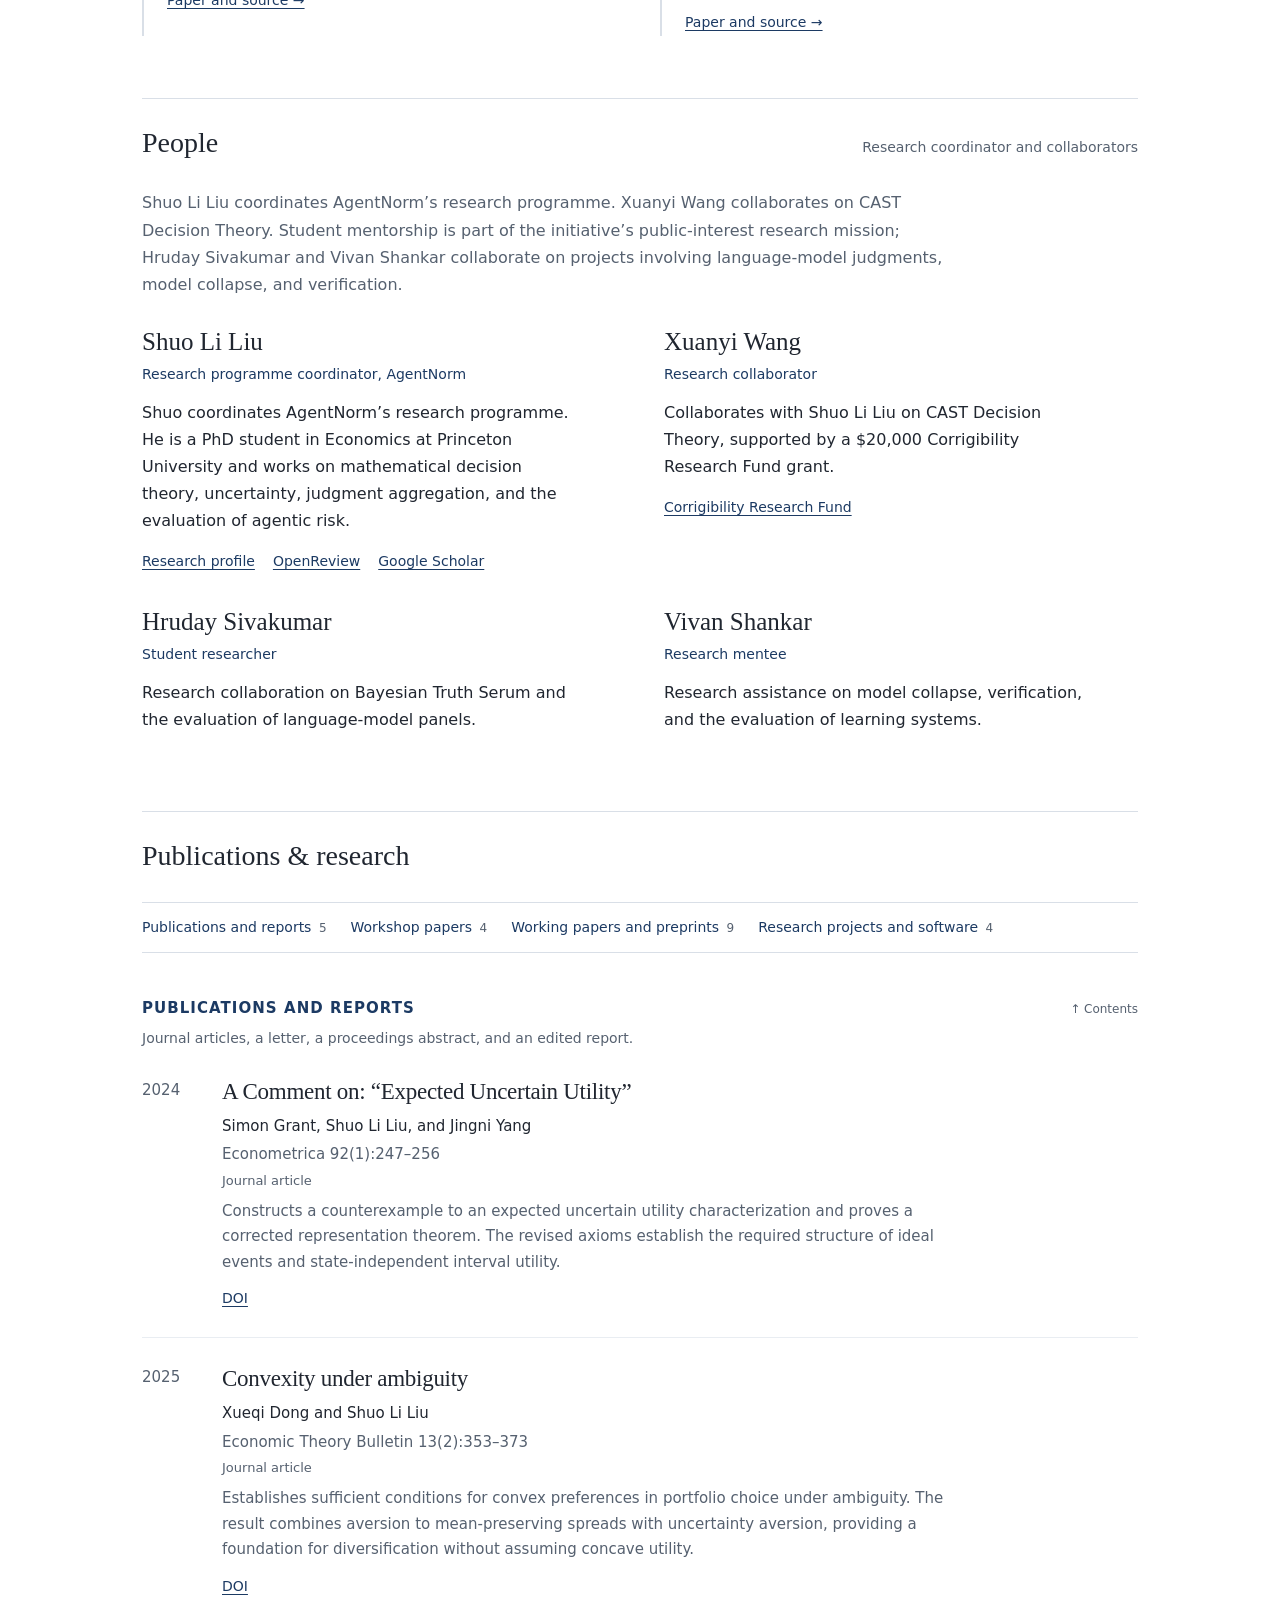
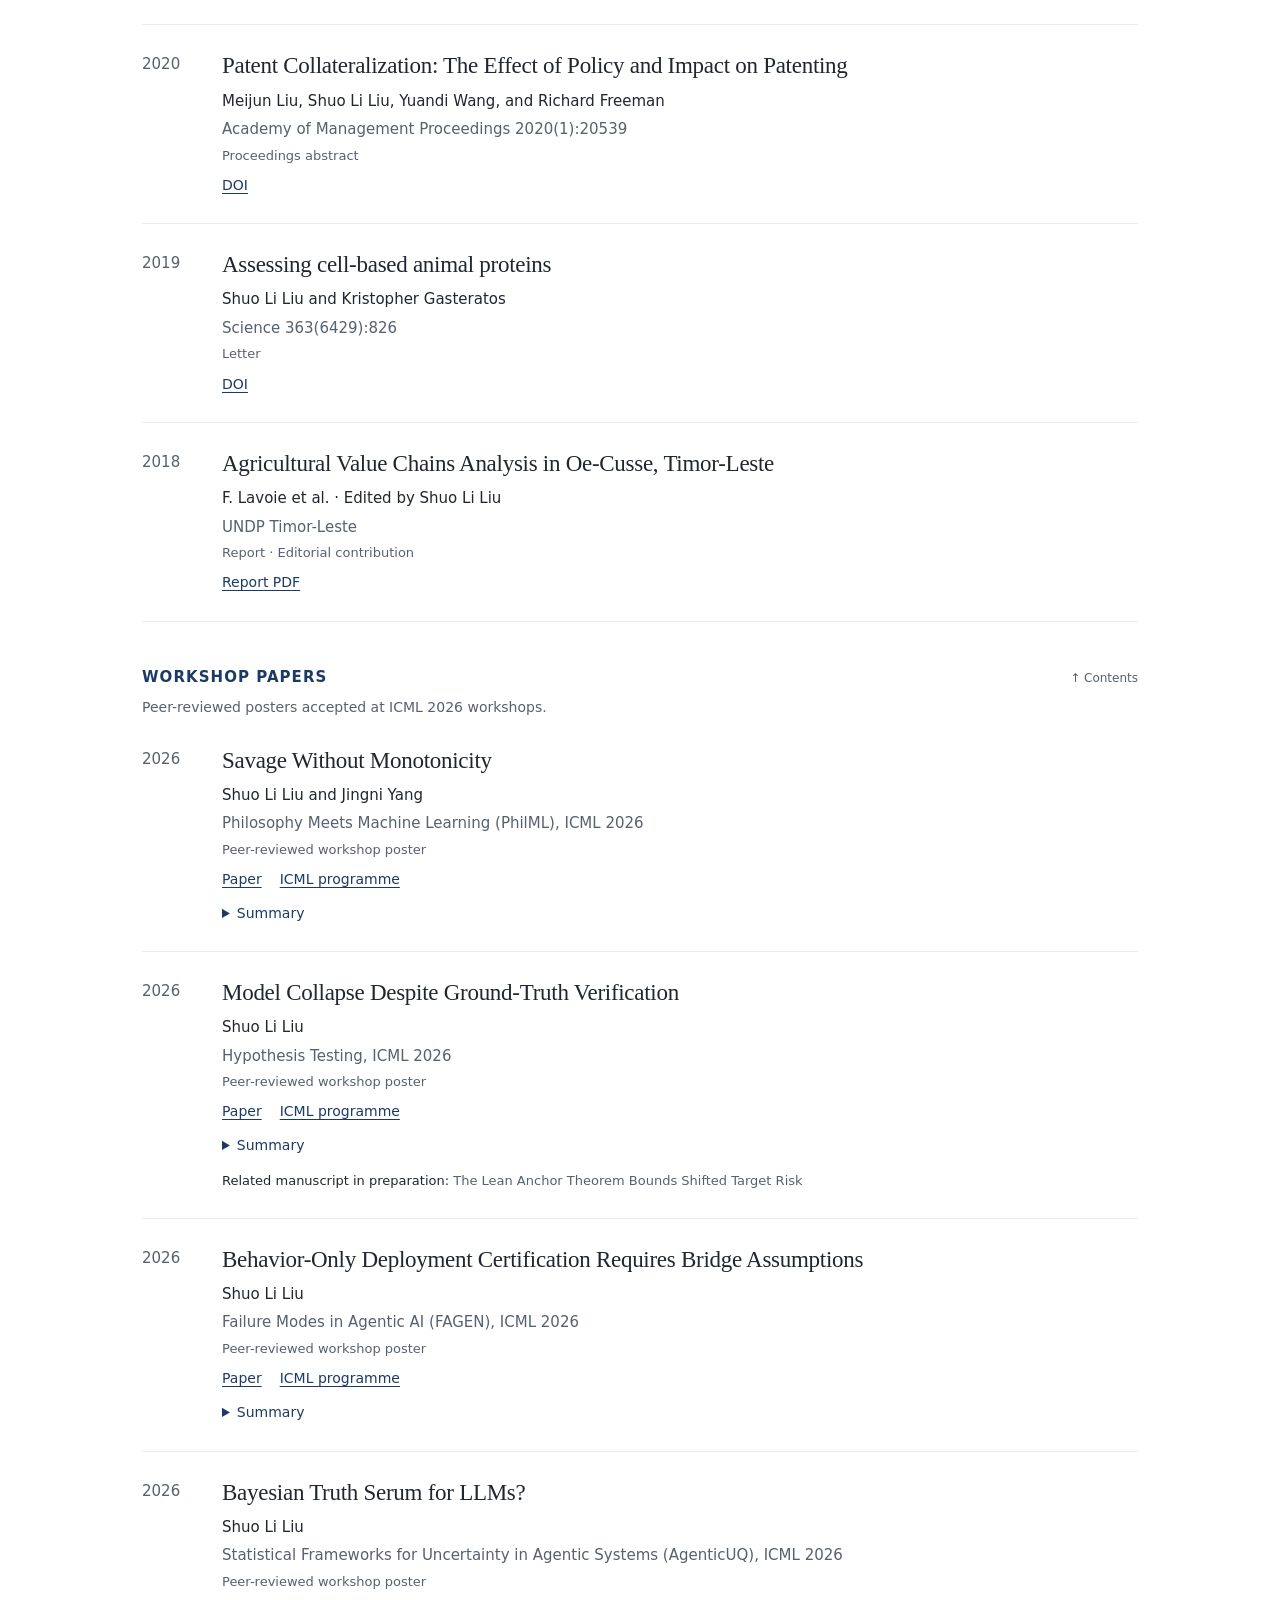
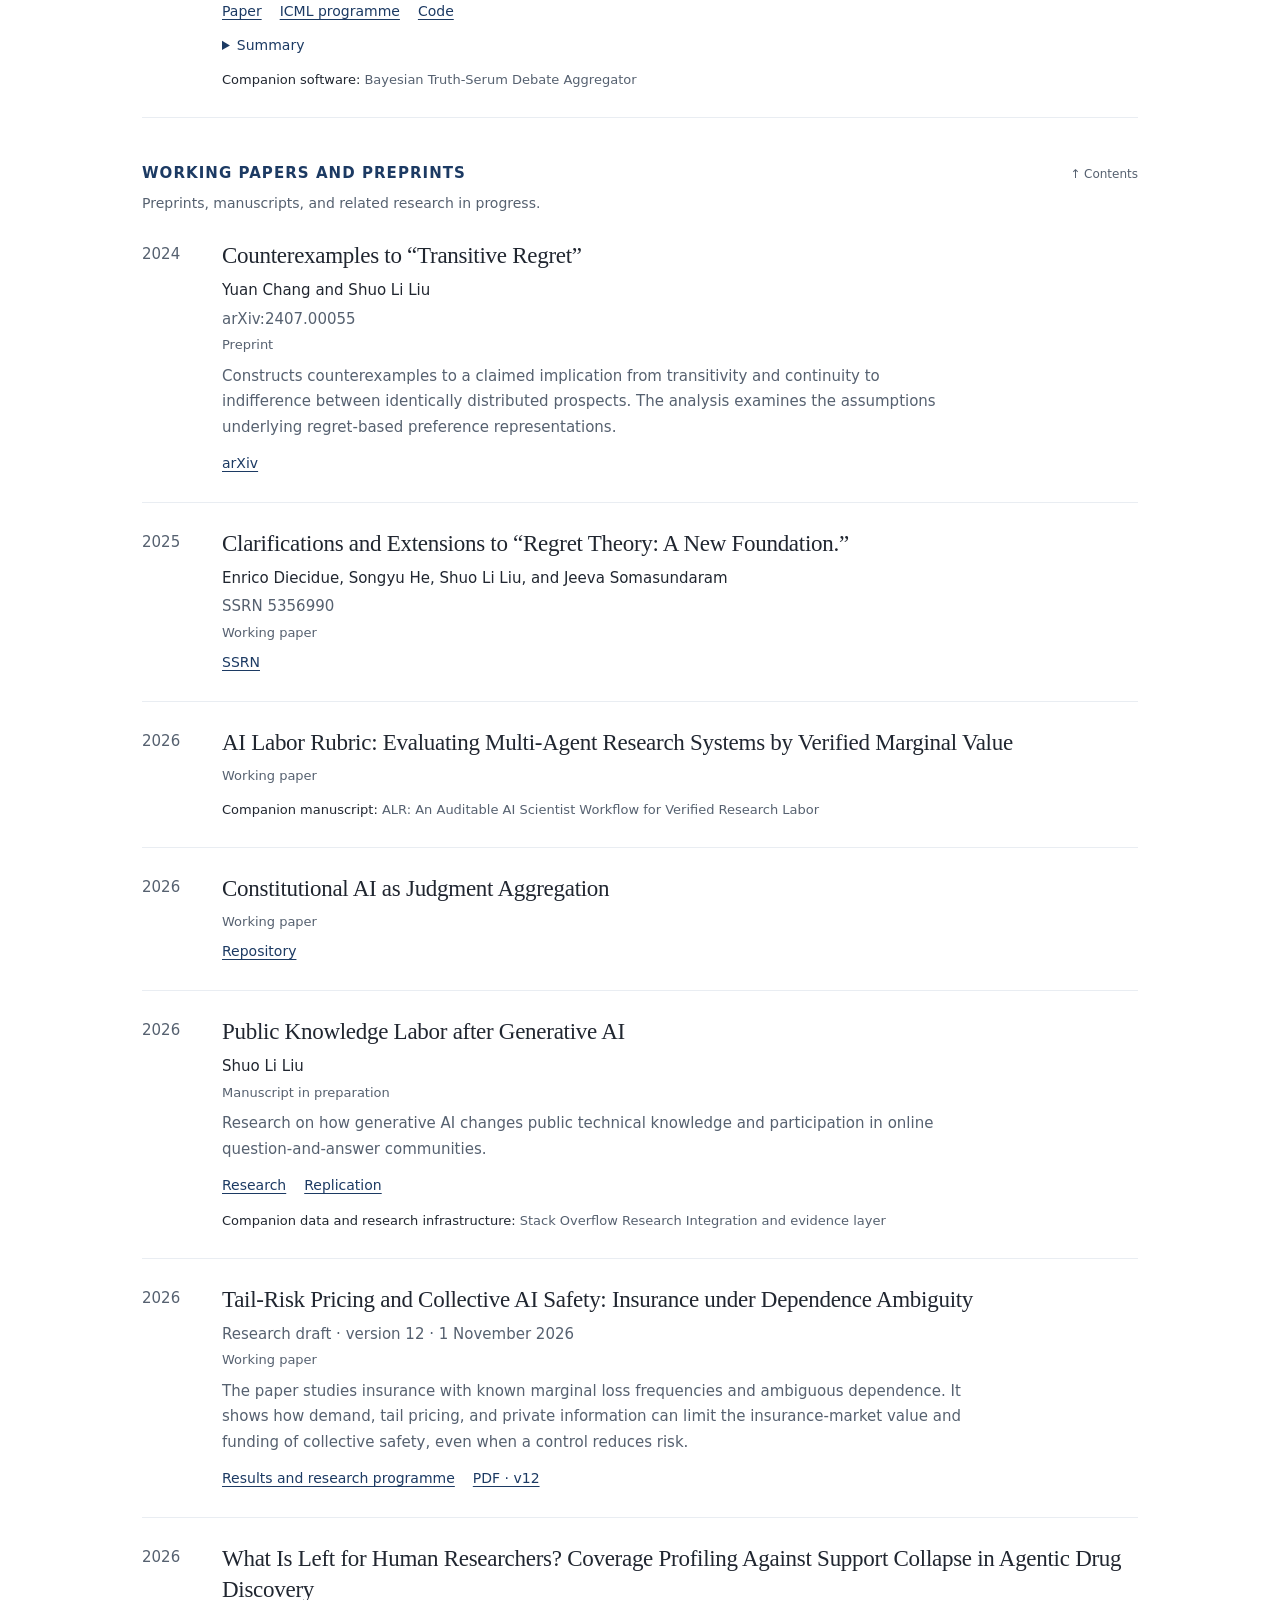
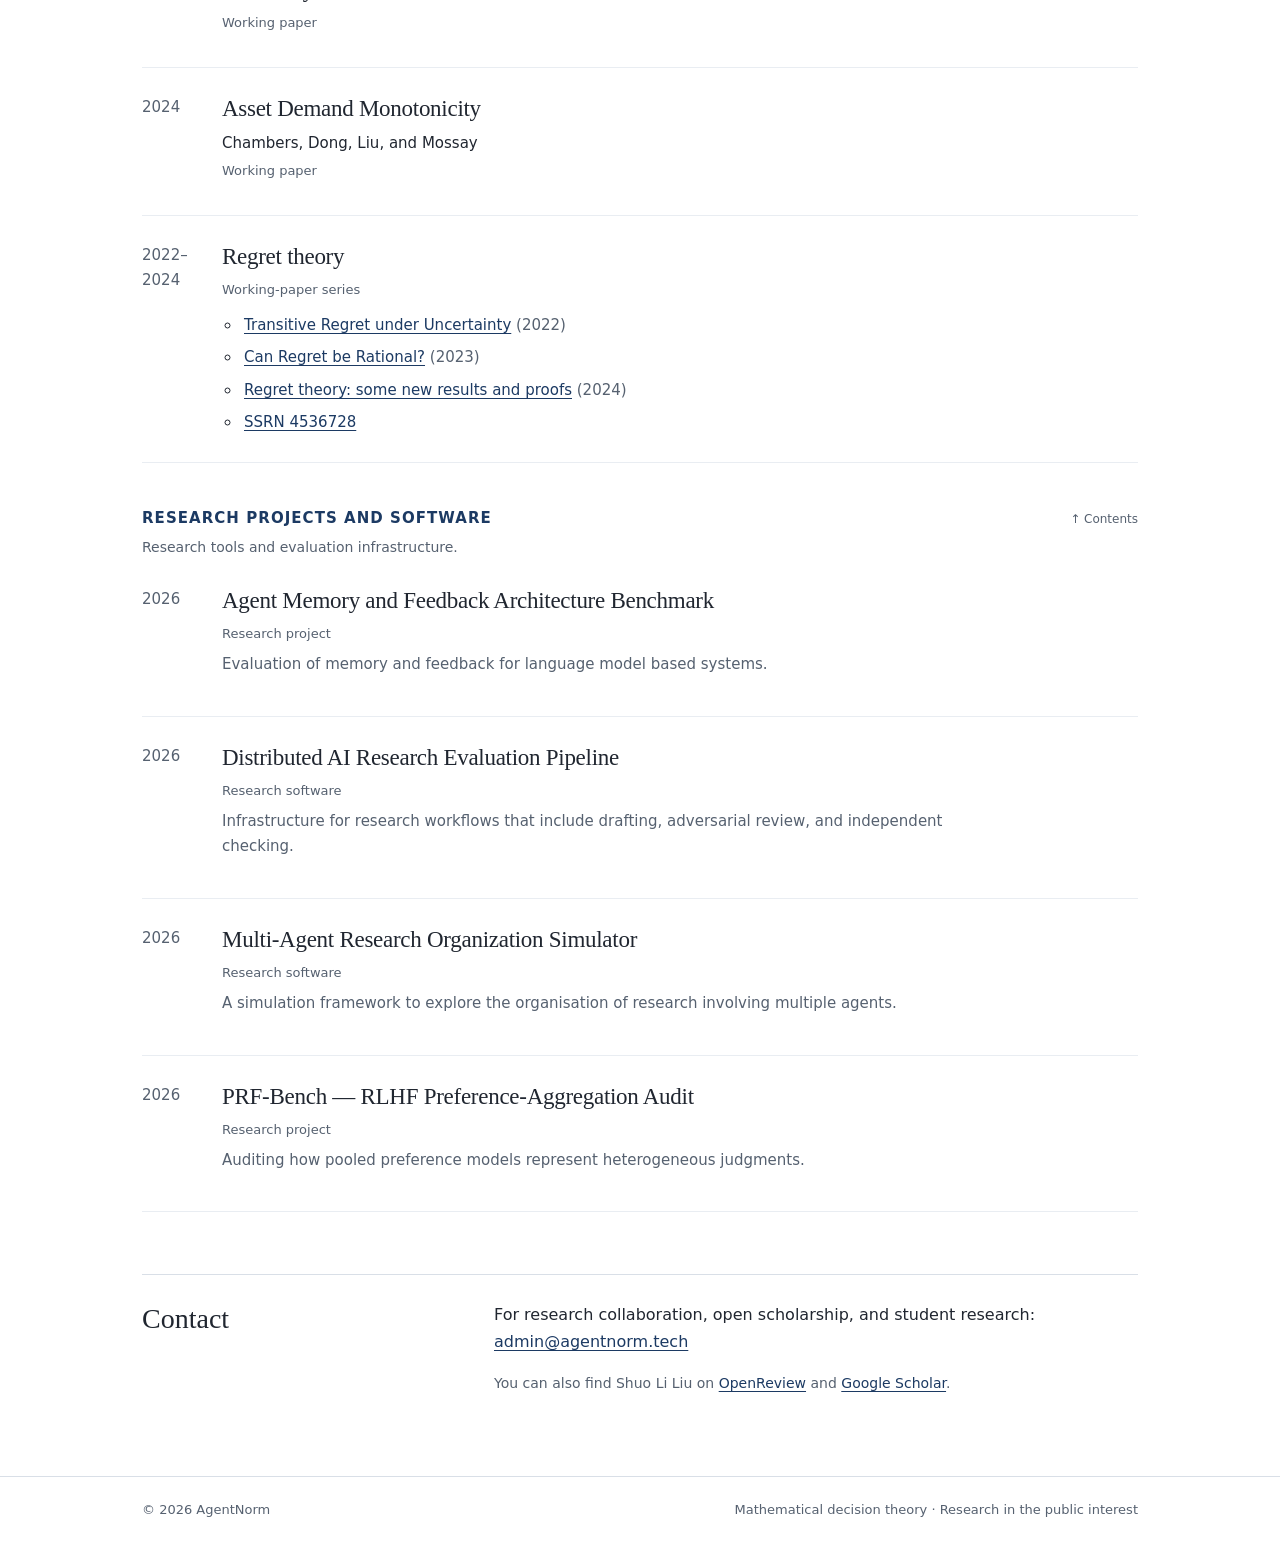
==== commit 7dfb5366: "Add agentic risk and AI insurance research page Introduce the v12 research draft, four conditional t" ====
--- a/index.html
+++ b/index.html
@@ -23,12 +23,12 @@
 @media(max-width:700px){.mathematical-work{grid-template-columns:1fr;gap:25px}.mathematical-work article{padding-left:16px}.wrap{padding-left:23px;padding-right:23px}.masthead{align-items:flex-start;flex-direction:column;gap:20px}nav{gap:18px}main.wrap{padding-top:36px}.intro{font-size:17px}.research-grid,.people-grid,.contact{grid-template-columns:1fr}.research-grid{gap:18px}.section{margin-top:42px}.section-title{display:block}.section-note{margin-top:8px}.papers>li{grid-template-columns:42px minmax(0,1fr);gap:10px}.papers h4{font-size:21px}.paper-year{font-size:13px;overflow-wrap:anywhere}.group-heading{align-items:flex-start}.group-heading h3{max-width:75%}.works-nav{display:grid;grid-template-columns:1fr;gap:10px}.footer-inner{flex-direction:column;gap:5px}}
 @media(prefers-reduced-motion:reduce){html{scroll-behavior:auto}}@media print{header{border-top:0}nav,.small-links{display:none}.wrap{max-width:none;padding:0}body{font-size:11pt}.section{margin-top:24px;break-inside:avoid}.papers>li,.person{break-inside:avoid}a{color:inherit}footer{margin-top:20px}}
 </style></head><body><a class="skip" href="#main">Skip to content</a>
-<header><div class="wrap masthead"><a class="wordmark" href="#main">AgentNorm<small>Independent research in the public interest</small></a><nav aria-label="Main navigation"><a href="#mission">Mission</a><a href="#research">Research</a><a href="#people">People</a><a href="/shuo-li-liu.html">Research profile</a><a href="#works">Publications</a><a href="#group-projects">Projects</a><a href="#contact">Contact</a></nav></div></header>
+<header><div class="wrap masthead"><a class="wordmark" href="#main">AgentNorm<small>Independent research in the public interest</small></a><nav aria-label="Main navigation"><a href="#mission">Mission</a><a href="#research">Research</a><a href="agentic-risk-insurance.html">Risk &amp; insurance</a><a href="#people">People</a><a href="/shuo-li-liu.html">Research profile</a><a href="#works">Publications</a><a href="#group-projects">Projects</a><a href="#contact">Contact</a></nav></div></header>
 <main class="wrap" id="main"><div class="intro"><p class="research-label">Decision theory · Agentic risk · Corrigibility · AI risk measurement</p><h1>Mathematical research for the public good</h1><p>AgentNorm is an independent research initiative studying the mathematical foundations of decisions under uncertainty. We examine utility representations, ambiguity, regret, and collective judgment through axioms, proofs, and counterexamples. Our applied questions include decision theory for agentic risk, corrigibility, and the measurement and assurance of AI risk.</p><p>Our public-interest mission brings together mathematical research, open scholarship, and student mentorship. We share papers and research software so that researchers and students can examine the assumptions behind consequential decisions.</p><div class="small-links"><a href="#mathematics">Explore mathematical work</a><a href="#works">All papers</a><a href="https://normativeai.mywire.org/">Interactive research overview</a></div></div>
 <section class="section" id="mission"><div class="section-title"><h2>Research in the public interest</h2></div><p class="research-approach">AgentNorm aims to answer foundational questions and contribute to the larger research community. Shuo Li Liu coordinates the research programme and collaborates with student researchers on theory and computational evaluation.</p><div class="research-grid"><article><h3>Open scholarship</h3><p>Scholarly profiles and repositories are the sources of papers and research software. Readers can follow and explore the assumptions on which the work was done, as well as contribute to it.</p><a href="#works">Papers and research resources →</a></article><article><h3>Student research and mentorship</h3><p>We engage in research on judgment aggregation, verification, and model collapse with student collaborators, bridging theoretical concepts with computational experiments.</p><a href="#people">Meet the research team →</a></article><article><h3>Public-benefit research</h3><p>We study how individuals and institutions reason under uncertainty, and how researchers assess evidence about AI systems. Our aim is to contribute methods and knowledge that others can use.</p><a href="#research">Explore our research programme →</a></article></div><div class="legal-record"><strong>Legal entity</strong><p>AgentNorm is the public research identity of NORMATIVE AI INSTITUTE INC., a British Columbia corporation.</p><p class="legal-meta">British Columbia, Canada · Company no. 1449218 · Name change effective 2026-05-06</p><a href="https://orgbook.gov.bc.ca/entity/BC1449218/type/registration.registries.ca">OrgBook BC company profile →</a></div><div class="acknowledgements"><strong>Grant acknowledgement</strong><p>We gratefully acknowledge a $20,000 grant from the Corrigibility Research Fund supporting CAST Decision Theory by Xuanyi Wang and Shuo Li Liu. The fund is a program of Lightcone Infrastructure Inc.; applications are coordinated through Lightcone Commons.</p><div class="ack-links"><a href="https://corrigibilityresearch.org/">Corrigibility Research Fund</a><a href="https://www.lightconecommons.com/">Lightcone Commons</a></div></div></section>
-<section class="section" id="research"><div class="section-title"><h2>Research directions</h2></div><p class="research-approach">We start with explicit definitions and assumptions, prove what follows, and then give counterexamples that push a claim to its limits. In the applied work, we make a clear distinction between mathematically guaranteed results and computational evidence.</p><div class="research-grid"><article><h3>Axioms and representation</h3><p>We study which assumptions allow preferences to admit a utility representation, and which additional conditions a characterization requires.</p><a href="#uncertain-utility">Expected uncertain utility →</a></article><article><h3>Convexity, ambiguity, and regret</h3><p>We study the structure of preferences under uncertainty, and provide sufficient conditions and counterexamples for the analysis of diversification, transitivity, and regret.</p><a href="#convexity">Convexity under ambiguity →</a></article><article><h3>Decision theory for agentic risk</h3><p>We apply decision theory and mathematical analysis to questions about dominance, judgment aggregation, verification, and the limits of deployment claims.</p><a href="#savage">Savage Without Monotonicity →</a></article><article><h3>Corrigibility, risk measurement, and assurance</h3><p>We study how corrigibility, oversight, and measurement can support cautious assessment of risks in agentic systems, distinguishing formal guarantees from empirical evidence.</p><a href="#behavior-certification">Behavior-only deployment certification →</a></article></div></section>
+<section class="section" id="research"><div class="section-title"><h2>Research directions</h2></div><p class="research-approach">We start with explicit definitions and assumptions, prove what follows, and then give counterexamples that push a claim to its limits. In the applied work, we make a clear distinction between mathematically guaranteed results and computational evidence.</p><div class="research-grid"><article><h3>Axioms and representation</h3><p>We study which assumptions allow preferences to admit a utility representation, and which additional conditions a characterization requires.</p><a href="#uncertain-utility">Expected uncertain utility →</a></article><article><h3>Convexity, ambiguity, and regret</h3><p>We study the structure of preferences under uncertainty, and provide sufficient conditions and counterexamples for the analysis of diversification, transitivity, and regret.</p><a href="#convexity">Convexity under ambiguity →</a></article><article><h3>Decision theory for agentic risk</h3><p>We apply decision theory and mathematical analysis to questions about dominance, judgment aggregation, verification, and the limits of deployment claims.</p><a href="#savage">Savage Without Monotonicity →</a></article><article><h3>Corrigibility, risk measurement, and assurance</h3><p>We study how corrigibility, oversight, and measurement can support cautious assessment of risks in agentic systems, distinguishing formal guarantees from empirical evidence.</p><a href="#behavior-certification">Behavior-only deployment certification →</a></article><article><h3>Agentic risk, actuarial science, and insurance</h3><p>Dependence ambiguity, tail-risk pricing, and the funding of collective AI safety. The research separates physical risk reduction, market value, and the gains a mechanism can collect.</p><a href="agentic-risk-insurance.html">Foundations, paper, and results →</a></article></div></section>
 <section class="section" id="mathematics"><div class="section-title"><h2>Theorems, proofs, and counterexamples</h2></div><div class="mathematical-work"><article><p class="math-method">Representation theorem</p><h3>A Comment on: “Expected Uncertain Utility”</h3><p class="math-venue">Econometrica 92(1):247–256 · Journal article</p><p>Constructs a counterexample to an expected uncertain utility characterization and proves a corrected representation theorem. The revised axioms establish the required structure of ideal events and state-independent interval utility.</p><a href="#uncertain-utility">Paper and source →</a></article><article><p class="math-method">Sufficient conditions</p><h3>Convexity under ambiguity</h3><p class="math-venue">Economic Theory Bulletin 13(2):353–373 · Journal article</p><p>Establishes sufficient conditions for convex preferences in portfolio choice under ambiguity. The result combines aversion to mean-preserving spreads with uncertainty aversion, providing a foundation for diversification without assuming concave utility.</p><a href="#convexity">Paper and source →</a></article><article><p class="math-method">Constructive counterexamples</p><h3>Counterexamples to “Transitive Regret”</h3><p class="math-venue">arXiv:2407.00055 · Preprint</p><p>Constructs counterexamples to a claimed implication from transitivity and continuity to indifference between identically distributed prospects. The analysis examines the assumptions underlying regret-based preference representations.</p><a href="#transitive-regret">Paper and source →</a></article><article><p class="math-method">Dominance and finite additivity</p><h3>Savage Without Monotonicity</h3><p class="math-venue">Philosophy Meets Machine Learning (PhilML), ICML 2026 · Peer-reviewed workshop poster</p><p>Develops a conditional counterexample in which a finitely additive expected-utility representation assigns equal value to an act and its statewise improvement. It identifies additional additivity, dominance, or domain assumptions that prevent this conflict.</p><a href="#savage">Paper and source →</a></article></div></section>
 <section class="section" id="people"><div class="section-title"><h2>People</h2><p class="section-note">Research coordinator and collaborators</p></div><p class="people-intro">Shuo Li Liu coordinates AgentNorm’s research programme. Xuanyi Wang collaborates on CAST Decision Theory. Student mentorship is part of the initiative’s public-interest research mission; Hruday Sivakumar and Vivan Shankar collaborate on projects involving language-model judgments, model collapse, and verification.</p><div class="people-grid"><article class="person"><h3>Shuo Li Liu</h3><p class="role">Research programme coordinator, AgentNorm</p><p>Shuo coordinates AgentNorm’s research programme. He is a PhD student in Economics at Princeton University and works on mathematical decision theory, uncertainty, judgment aggregation, and the evaluation of agentic risk.</p><div class="person-links"><a href="/shuo-li-liu.html">Research profile</a><a href="https://openreview.net/profile?id=~Shuo_Li_Liu1">OpenReview</a><a href="https://scholar.google.com/citations?user=dwj1oxIAAAAJ">Google Scholar</a></div></article><article class="person"><h3>Xuanyi Wang</h3><p class="role">Research collaborator</p><p>Collaborates with Shuo Li Liu on CAST Decision Theory, supported by a $20,000 Corrigibility Research Fund grant.</p><div class="person-links"><a href="https://corrigibilityresearch.org/">Corrigibility Research Fund</a></div></article><article class="person"><h3>Hruday Sivakumar</h3><p class="role">Student researcher</p><p>Research collaboration on Bayesian Truth Serum and the evaluation of language-model panels.</p><div class="person-links"></div></article><article class="person"><h3>Vivan Shankar</h3><p class="role">Research mentee</p><p>Research assistance on model collapse, verification, and the evaluation of learning systems.</p><div class="person-links"></div></article></div></section>
-<section class="section" id="works"><div class="section-title"><h2>Publications &amp; research</h2></div><nav class="works-nav" aria-label="Research contents"><a href="#group-publications">Publications and reports <span>5</span></a><a href="#group-workshops">Workshop papers <span>4</span></a><a href="#group-working">Working papers and preprints <span>8</span></a><a href="#group-projects">Research projects and software <span>4</span></a></nav><section class="publication-group" aria-labelledby="group-publications"><div class="group-heading"><h3 id="group-publications">Publications and reports</h3><a href="#works" aria-label="Back to research contents">↑ Contents</a></div><p class="group-note">Journal articles, a letter, a proceedings abstract, and an edited report.</p><ol class="papers"><li id="uncertain-utility"><div class="paper-year">2024</div><article><h4>A Comment on: “Expected Uncertain Utility”</h4><p class="authors">Simon Grant, Shuo Li Liu, and Jingni Yang</p><p class="venue">Econometrica 92(1):247–256</p><p class="work-type">Journal article</p><p class="work-summary">Constructs a counterexample to an expected uncertain utility characterization and proves a corrected representation theorem. The revised axioms establish the required structure of ideal events and state-independent interval utility.</p><div class="paper-links"><a href="https://doi.org/10.3982/ECTA21843">DOI</a></div></article></li><li id="convexity"><div class="paper-year">2025</div><article><h4>Convexity under ambiguity</h4><p class="authors">Xueqi Dong and Shuo Li Liu</p><p class="venue">Economic Theory Bulletin 13(2):353–373</p><p class="work-type">Journal article</p><p class="work-summary">Establishes sufficient conditions for convex preferences in portfolio choice under ambiguity. The result combines aversion to mean-preserving spreads with uncertainty aversion, providing a foundation for diversification without assuming concave utility.</p><div class="paper-links"><a href="https://doi.org/10.1007/s40505-025-00300-5">DOI</a></div></article></li><li id="patent-collateralization"><div class="paper-year">2020</div><article><h4>Patent Collateralization: The Effect of Policy and Impact on Patenting</h4><p class="authors">Meijun Liu, Shuo Li Liu, Yuandi Wang, and Richard Freeman</p><p class="venue">Academy of Management Proceedings 2020(1):20539</p><p class="work-type">Proceedings abstract</p><div class="paper-links"><a href="https://doi.org/10.5465/AMBPP.2020.20539abstract">DOI</a></div></article></li><li id="cell-proteins"><div class="paper-year">2019</div><article><h4>Assessing cell-based animal proteins</h4><p class="authors">Shuo Li Liu and Kristopher Gasteratos</p><p class="venue">Science 363(6429):826</p><p class="work-type">Letter</p><div class="paper-links"><a href="https://doi.org/10.1126/science.aau3905">DOI</a></div></article></li><li id="undp-value-chains"><div class="paper-year">2018</div><article><h4>Agricultural Value Chains Analysis in Oe-Cusse, Timor-Leste</h4><p class="authors">F. Lavoie et al. · Edited by Shuo Li Liu</p><p class="venue">UNDP Timor-Leste</p><p class="work-type">Report · Editorial contribution</p><div class="paper-links"><a href="https://files.acquia.undp.org/public/migration/tl/COMP-Brosura-Value-chain-analysis-Press.pdf">Report PDF</a></div></article></li></ol></section><section class="publication-group" aria-labelledby="group-workshops"><div class="group-heading"><h3 id="group-workshops">Workshop papers</h3><a href="#works" aria-label="Back to research contents">↑ Contents</a></div><p class="group-note">Peer-reviewed posters accepted at ICML 2026 workshops.</p><ol class="papers"><li id="savage"><div class="paper-year">2026</div><article><h4>Savage Without Monotonicity</h4><p class="authors">Shuo Li Liu and Jingni Yang</p><p class="venue">Philosophy Meets Machine Learning (PhilML), ICML 2026</p><p class="work-type">Peer-reviewed workshop poster</p><div class="paper-links"><a href="https://openreview.net/forum?id=BlHRDwcAJe">Paper</a><a href="https://icml.cc/virtual/2026/77482">ICML programme</a></div><details class="abstract"><summary>Summary</summary><p>Develops a conditional counterexample in which a finitely additive expected-utility representation assigns equal value to an act and its statewise improvement. It identifies additional additivity, dominance, or domain assumptions that prevent this conflict.</p></details></article></li><li id="model-collapse"><div class="paper-year">2026</div><article><h4>Model Collapse Despite Ground-Truth Verification</h4><p class="authors">Shuo Li Liu</p><p class="venue">Hypothesis Testing, ICML 2026</p><p class="work-type">Peer-reviewed workshop poster</p><div class="paper-links"><a href="https://openreview.net/forum?id=ydSgbL5xvC">Paper</a><a href="https://icml.cc/virtual/2026/79979">ICML programme</a></div><details class="abstract"><summary>Summary</summary><p>Separates exact verification of generated artifacts from coverage of the target task population, showing how missing task types limit risk identification and developing an audit bound for target-risk claims.</p></details><ul class="related"><li><span>Related manuscript in preparation:</span> The Lean Anchor Theorem Bounds Shifted Target Risk</li></ul></article></li><li id="behavior-certification"><div class="paper-year">2026</div><article><h4>Behavior-Only Deployment Certification Requires Bridge Assumptions</h4><p class="authors">Shuo Li Liu</p><p class="venue">Failure Modes in Agentic AI (FAGEN), ICML 2026</p><p class="work-type">Peer-reviewed workshop poster</p><div class="paper-links"><a href="https://openreview.net/forum?id=L89pUs9uQP">Paper</a><a href="https://icml.cc/virtual/2026/77949">ICML programme</a></div><details class="abstract"><summary>Summary</summary><p>Shows why behavioral evaluation alone cannot certify deployment safety without assumptions connecting evaluation and deployment histories, and quantifies the sample cost of detecting rarely reached failures.</p></details></article></li><li id="bts-llms"><div class="paper-year">2026</div><article><h4>Bayesian Truth Serum for LLMs?</h4><p class="authors">Shuo Li Liu</p><p class="venue">Statistical Frameworks for Uncertainty in Agentic Systems (AgenticUQ), ICML 2026</p><p class="work-type">Peer-reviewed workshop poster</p><div class="paper-links"><a href="https://openreview.net/forum?id=p71WQTxxKz">Paper</a><a href="https://icml.cc/virtual/2026/74483">ICML programme</a><a href="https://github.com/liusulldel/truth-serum-debate">Code</a></div><details class="abstract"><summary>Summary</summary><p>Tests Bayesian Truth Serum aggregation for language-model panels, finding lower accuracy than majority voting but improved calibration on the evaluated review and benchmark tasks.</p></details><ul class="related"><li><span>Companion software:</span> Bayesian Truth-Serum Debate Aggregator</li></ul></article></li></ol></section><section class="publication-group" aria-labelledby="group-working"><div class="group-heading"><h3 id="group-working">Working papers and preprints</h3><a href="#works" aria-label="Back to research contents">↑ Contents</a></div><p class="group-note">Preprints, manuscripts, and related research in progress.</p><ol class="papers"><li id="transitive-regret"><div class="paper-year">2024</div><article><h4>Counterexamples to “Transitive Regret”</h4><p class="authors">Yuan Chang and Shuo Li Liu</p><p class="venue">arXiv:2407.00055</p><p class="work-type">Preprint</p><p class="work-summary">Constructs counterexamples to a claimed implication from transitivity and continuity to indifference between identically distributed prospects. The analysis examines the assumptions underlying regret-based preference representations.</p><div class="paper-links"><a href="https://arxiv.org/abs/2407.00055">arXiv</a></div></article></li><li id="clarifications-regret"><div class="paper-year">2025</div><article><h4>Clarifications and Extensions to “Regret Theory: A New Foundation.”</h4><p class="authors">Enrico Diecidue, Songyu He, Shuo Li Liu, and Jeeva Somasundaram</p><p class="venue">SSRN 5356990</p><p class="work-type">Working paper</p><div class="paper-links"><a href="https://papers.ssrn.com/sol3/papers.cfm?abstract_id=5356990">SSRN</a></div></article></li><li id="ai-labor-rubric"><div class="paper-year">2026</div><article><h4>AI Labor Rubric: Evaluating Multi-Agent Research Systems by Verified Marginal Value</h4><p class="work-type">Working paper</p><div class="paper-links"></div><ul class="related"><li><span>Companion manuscript:</span> ALR: An Auditable AI Scientist Workflow for Verified Research Labor</li></ul></article></li><li id="constitutional-aggregation"><div class="paper-year">2026</div><article><h4>Constitutional AI as Judgment Aggregation</h4><p class="work-type">Working paper</p><div class="paper-links"><a href="https://github.com/liusulldel/constitutional-trilemma">Repository</a></div></article></li><li id="public-knowledge"><div class="paper-year">2026</div><article><h4>Public Knowledge Labor after Generative AI</h4><p class="authors">Shuo Li Liu</p><p class="work-type">Manuscript in preparation</p><p class="work-summary">Research on how generative AI changes public technical knowledge and participation in online question-and-answer communities.</p><div class="paper-links"><a href="https://github.com/liusulldel/who-still-answers">Research</a><a href="https://github.com/liusulldel/stackoverflow-chatgpt-governance">Replication</a></div><ul class="related"><li><span>Companion data and research infrastructure:</span> Stack Overflow Research Integration and evidence layer</li></ul></article></li><li id="coverage-drug-discovery"><div class="paper-year">2026</div><article><h4>What Is Left for Human Researchers? Coverage Profiling Against Support Collapse in Agentic Drug Discovery</h4><p class="work-type">Working paper</p><div class="paper-links"></div></article></li><li id="asset-demand"><div class="paper-year">2024</div><article><h4>Asset Demand Monotonicity</h4><p class="authors">Chambers, Dong, Liu, and Mossay</p><p class="work-type">Working paper</p><div class="paper-links"></div></article></li><li id="regret-series"><div class="paper-year">2022–2024</div><article><h4>Regret theory</h4><p class="work-type">Working-paper series</p><div class="paper-links"></div><ul class="series"><li><a href="https://papers.ssrn.com/sol3/papers.cfm?abstract_id=4148486">Transitive Regret under Uncertainty</a> <span>(2022)</span></li><li><a href="https://papers.ssrn.com/sol3/papers.cfm?abstract_id=4437540">Can Regret be Rational?</a> <span>(2023)</span></li><li><a href="https://papers.ssrn.com/sol3/papers.cfm?abstract_id=4437546">Regret theory: some new results and proofs</a> <span>(2024)</span></li><li><a href="https://papers.ssrn.com/sol3/papers.cfm?abstract_id=4536728">SSRN 4536728</a></li></ul></article></li></ol></section><section class="publication-group" aria-labelledby="group-projects"><div class="group-heading"><h3 id="group-projects">Research projects and software</h3><a href="#works" aria-label="Back to research contents">↑ Contents</a></div><p class="group-note">Research tools and evaluation infrastructure.</p><ol class="papers"><li id="agent-memory"><div class="paper-year">2026</div><article><h4>Agent Memory and Feedback Architecture Benchmark</h4><p class="work-type">Research project</p><p class="work-summary">Evaluation of memory and feedback for language model based systems.</p><div class="paper-links"></div></article></li><li id="distributed-evaluation"><div class="paper-year">2026</div><article><h4>Distributed AI Research Evaluation Pipeline</h4><p class="work-type">Research software</p><p class="work-summary">Infrastructure for research workflows that include drafting, adversarial review, and independent checking.</p><div class="paper-links"></div></article></li><li id="organization-simulator"><div class="paper-year">2026</div><article><h4>Multi-Agent Research Organization Simulator</h4><p class="work-type">Research software</p><p class="work-summary">A simulation framework to explore the organisation of research involving multiple agents.</p><div class="paper-links"></div></article></li><li id="prf-bench"><div class="paper-year">2026</div><article><h4>PRF-Bench — RLHF Preference-Aggregation Audit</h4><p class="work-type">Research project</p><p class="work-summary">Auditing how pooled preference models represent heterogeneous judgments.</p><div class="paper-links"></div></article></li></ol></section></section>
+<section class="section" id="works"><div class="section-title"><h2>Publications &amp; research</h2></div><nav class="works-nav" aria-label="Research contents"><a href="#group-publications">Publications and reports <span>5</span></a><a href="#group-workshops">Workshop papers <span>4</span></a><a href="#group-working">Working papers and preprints <span>9</span></a><a href="#group-projects">Research projects and software <span>4</span></a></nav><section class="publication-group" aria-labelledby="group-publications"><div class="group-heading"><h3 id="group-publications">Publications and reports</h3><a href="#works" aria-label="Back to research contents">↑ Contents</a></div><p class="group-note">Journal articles, a letter, a proceedings abstract, and an edited report.</p><ol class="papers"><li id="uncertain-utility"><div class="paper-year">2024</div><article><h4>A Comment on: “Expected Uncertain Utility”</h4><p class="authors">Simon Grant, Shuo Li Liu, and Jingni Yang</p><p class="venue">Econometrica 92(1):247–256</p><p class="work-type">Journal article</p><p class="work-summary">Constructs a counterexample to an expected uncertain utility characterization and proves a corrected representation theorem. The revised axioms establish the required structure of ideal events and state-independent interval utility.</p><div class="paper-links"><a href="https://doi.org/10.3982/ECTA21843">DOI</a></div></article></li><li id="convexity"><div class="paper-year">2025</div><article><h4>Convexity under ambiguity</h4><p class="authors">Xueqi Dong and Shuo Li Liu</p><p class="venue">Economic Theory Bulletin 13(2):353–373</p><p class="work-type">Journal article</p><p class="work-summary">Establishes sufficient conditions for convex preferences in portfolio choice under ambiguity. The result combines aversion to mean-preserving spreads with uncertainty aversion, providing a foundation for diversification without assuming concave utility.</p><div class="paper-links"><a href="https://doi.org/10.1007/s40505-025-00300-5">DOI</a></div></article></li><li id="patent-collateralization"><div class="paper-year">2020</div><article><h4>Patent Collateralization: The Effect of Policy and Impact on Patenting</h4><p class="authors">Meijun Liu, Shuo Li Liu, Yuandi Wang, and Richard Freeman</p><p class="venue">Academy of Management Proceedings 2020(1):20539</p><p class="work-type">Proceedings abstract</p><div class="paper-links"><a href="https://doi.org/10.5465/AMBPP.2020.20539abstract">DOI</a></div></article></li><li id="cell-proteins"><div class="paper-year">2019</div><article><h4>Assessing cell-based animal proteins</h4><p class="authors">Shuo Li Liu and Kristopher Gasteratos</p><p class="venue">Science 363(6429):826</p><p class="work-type">Letter</p><div class="paper-links"><a href="https://doi.org/10.1126/science.aau3905">DOI</a></div></article></li><li id="undp-value-chains"><div class="paper-year">2018</div><article><h4>Agricultural Value Chains Analysis in Oe-Cusse, Timor-Leste</h4><p class="authors">F. Lavoie et al. · Edited by Shuo Li Liu</p><p class="venue">UNDP Timor-Leste</p><p class="work-type">Report · Editorial contribution</p><div class="paper-links"><a href="https://files.acquia.undp.org/public/migration/tl/COMP-Brosura-Value-chain-analysis-Press.pdf">Report PDF</a></div></article></li></ol></section><section class="publication-group" aria-labelledby="group-workshops"><div class="group-heading"><h3 id="group-workshops">Workshop papers</h3><a href="#works" aria-label="Back to research contents">↑ Contents</a></div><p class="group-note">Peer-reviewed posters accepted at ICML 2026 workshops.</p><ol class="papers"><li id="savage"><div class="paper-year">2026</div><article><h4>Savage Without Monotonicity</h4><p class="authors">Shuo Li Liu and Jingni Yang</p><p class="venue">Philosophy Meets Machine Learning (PhilML), ICML 2026</p><p class="work-type">Peer-reviewed workshop poster</p><div class="paper-links"><a href="https://openreview.net/forum?id=BlHRDwcAJe">Paper</a><a href="https://icml.cc/virtual/2026/77482">ICML programme</a></div><details class="abstract"><summary>Summary</summary><p>Develops a conditional counterexample in which a finitely additive expected-utility representation assigns equal value to an act and its statewise improvement. It identifies additional additivity, dominance, or domain assumptions that prevent this conflict.</p></details></article></li><li id="model-collapse"><div class="paper-year">2026</div><article><h4>Model Collapse Despite Ground-Truth Verification</h4><p class="authors">Shuo Li Liu</p><p class="venue">Hypothesis Testing, ICML 2026</p><p class="work-type">Peer-reviewed workshop poster</p><div class="paper-links"><a href="https://openreview.net/forum?id=ydSgbL5xvC">Paper</a><a href="https://icml.cc/virtual/2026/79979">ICML programme</a></div><details class="abstract"><summary>Summary</summary><p>Separates exact verification of generated artifacts from coverage of the target task population, showing how missing task types limit risk identification and developing an audit bound for target-risk claims.</p></details><ul class="related"><li><span>Related manuscript in preparation:</span> The Lean Anchor Theorem Bounds Shifted Target Risk</li></ul></article></li><li id="behavior-certification"><div class="paper-year">2026</div><article><h4>Behavior-Only Deployment Certification Requires Bridge Assumptions</h4><p class="authors">Shuo Li Liu</p><p class="venue">Failure Modes in Agentic AI (FAGEN), ICML 2026</p><p class="work-type">Peer-reviewed workshop poster</p><div class="paper-links"><a href="https://openreview.net/forum?id=L89pUs9uQP">Paper</a><a href="https://icml.cc/virtual/2026/77949">ICML programme</a></div><details class="abstract"><summary>Summary</summary><p>Shows why behavioral evaluation alone cannot certify deployment safety without assumptions connecting evaluation and deployment histories, and quantifies the sample cost of detecting rarely reached failures.</p></details></article></li><li id="bts-llms"><div class="paper-year">2026</div><article><h4>Bayesian Truth Serum for LLMs?</h4><p class="authors">Shuo Li Liu</p><p class="venue">Statistical Frameworks for Uncertainty in Agentic Systems (AgenticUQ), ICML 2026</p><p class="work-type">Peer-reviewed workshop poster</p><div class="paper-links"><a href="https://openreview.net/forum?id=p71WQTxxKz">Paper</a><a href="https://icml.cc/virtual/2026/74483">ICML programme</a><a href="https://github.com/liusulldel/truth-serum-debate">Code</a></div><details class="abstract"><summary>Summary</summary><p>Tests Bayesian Truth Serum aggregation for language-model panels, finding lower accuracy than majority voting but improved calibration on the evaluated review and benchmark tasks.</p></details><ul class="related"><li><span>Companion software:</span> Bayesian Truth-Serum Debate Aggregator</li></ul></article></li></ol></section><section class="publication-group" aria-labelledby="group-working"><div class="group-heading"><h3 id="group-working">Working papers and preprints</h3><a href="#works" aria-label="Back to research contents">↑ Contents</a></div><p class="group-note">Preprints, manuscripts, and related research in progress.</p><ol class="papers"><li id="transitive-regret"><div class="paper-year">2024</div><article><h4>Counterexamples to “Transitive Regret”</h4><p class="authors">Yuan Chang and Shuo Li Liu</p><p class="venue">arXiv:2407.00055</p><p class="work-type">Preprint</p><p class="work-summary">Constructs counterexamples to a claimed implication from transitivity and continuity to indifference between identically distributed prospects. The analysis examines the assumptions underlying regret-based preference representations.</p><div class="paper-links"><a href="https://arxiv.org/abs/2407.00055">arXiv</a></div></article></li><li id="clarifications-regret"><div class="paper-year">2025</div><article><h4>Clarifications and Extensions to “Regret Theory: A New Foundation.”</h4><p class="authors">Enrico Diecidue, Songyu He, Shuo Li Liu, and Jeeva Somasundaram</p><p class="venue">SSRN 5356990</p><p class="work-type">Working paper</p><div class="paper-links"><a href="https://papers.ssrn.com/sol3/papers.cfm?abstract_id=5356990">SSRN</a></div></article></li><li id="ai-labor-rubric"><div class="paper-year">2026</div><article><h4>AI Labor Rubric: Evaluating Multi-Agent Research Systems by Verified Marginal Value</h4><p class="work-type">Working paper</p><div class="paper-links"></div><ul class="related"><li><span>Companion manuscript:</span> ALR: An Auditable AI Scientist Workflow for Verified Research Labor</li></ul></article></li><li id="constitutional-aggregation"><div class="paper-year">2026</div><article><h4>Constitutional AI as Judgment Aggregation</h4><p class="work-type">Working paper</p><div class="paper-links"><a href="https://github.com/liusulldel/constitutional-trilemma">Repository</a></div></article></li><li id="public-knowledge"><div class="paper-year">2026</div><article><h4>Public Knowledge Labor after Generative AI</h4><p class="authors">Shuo Li Liu</p><p class="work-type">Manuscript in preparation</p><p class="work-summary">Research on how generative AI changes public technical knowledge and participation in online question-and-answer communities.</p><div class="paper-links"><a href="https://github.com/liusulldel/who-still-answers">Research</a><a href="https://github.com/liusulldel/stackoverflow-chatgpt-governance">Replication</a></div><ul class="related"><li><span>Companion data and research infrastructure:</span> Stack Overflow Research Integration and evidence layer</li></ul></article></li><li id="ai-insurance"><div class="paper-year">2026</div><article><h4>Tail-Risk Pricing and Collective AI Safety: Insurance under Dependence Ambiguity</h4><p class="venue">Research draft · version 12 · 1 November 2026</p><p class="work-type">Working paper</p><p class="work-summary">The paper studies insurance with known marginal loss frequencies and ambiguous dependence. It shows how demand, tail pricing, and private information can limit the insurance-market value and funding of collective safety, even when a control reduces risk.</p><div class="paper-links"><a href="agentic-risk-insurance.html">Results and research programme</a><a href="tail-risk-pricing-ai-insurance-v12.pdf">PDF · v12</a></div></article></li><li id="coverage-drug-discovery"><div class="paper-year">2026</div><article><h4>What Is Left for Human Researchers? Coverage Profiling Against Support Collapse in Agentic Drug Discovery</h4><p class="work-type">Working paper</p><div class="paper-links"></div></article></li><li id="asset-demand"><div class="paper-year">2024</div><article><h4>Asset Demand Monotonicity</h4><p class="authors">Chambers, Dong, Liu, and Mossay</p><p class="work-type">Working paper</p><div class="paper-links"></div></article></li><li id="regret-series"><div class="paper-year">2022–2024</div><article><h4>Regret theory</h4><p class="work-type">Working-paper series</p><div class="paper-links"></div><ul class="series"><li><a href="https://papers.ssrn.com/sol3/papers.cfm?abstract_id=4148486">Transitive Regret under Uncertainty</a> <span>(2022)</span></li><li><a href="https://papers.ssrn.com/sol3/papers.cfm?abstract_id=4437540">Can Regret be Rational?</a> <span>(2023)</span></li><li><a href="https://papers.ssrn.com/sol3/papers.cfm?abstract_id=4437546">Regret theory: some new results and proofs</a> <span>(2024)</span></li><li><a href="https://papers.ssrn.com/sol3/papers.cfm?abstract_id=4536728">SSRN 4536728</a></li></ul></article></li></ol></section><section class="publication-group" aria-labelledby="group-projects"><div class="group-heading"><h3 id="group-projects">Research projects and software</h3><a href="#works" aria-label="Back to research contents">↑ Contents</a></div><p class="group-note">Research tools and evaluation infrastructure.</p><ol class="papers"><li id="agent-memory"><div class="paper-year">2026</div><article><h4>Agent Memory and Feedback Architecture Benchmark</h4><p class="work-type">Research project</p><p class="work-summary">Evaluation of memory and feedback for language model based systems.</p><div class="paper-links"></div></article></li><li id="distributed-evaluation"><div class="paper-year">2026</div><article><h4>Distributed AI Research Evaluation Pipeline</h4><p class="work-type">Research software</p><p class="work-summary">Infrastructure for research workflows that include drafting, adversarial review, and independent checking.</p><div class="paper-links"></div></article></li><li id="organization-simulator"><div class="paper-year">2026</div><article><h4>Multi-Agent Research Organization Simulator</h4><p class="work-type">Research software</p><p class="work-summary">A simulation framework to explore the organisation of research involving multiple agents.</p><div class="paper-links"></div></article></li><li id="prf-bench"><div class="paper-year">2026</div><article><h4>PRF-Bench — RLHF Preference-Aggregation Audit</h4><p class="work-type">Research project</p><p class="work-summary">Auditing how pooled preference models represent heterogeneous judgments.</p><div class="paper-links"></div></article></li></ol></section></section>
 <section class="section contact" id="contact"><h2>Contact</h2><div><p>For research collaboration, open scholarship, and student research:<br><a href="mailto:admin@agentnorm.tech">admin@agentnorm.tech</a></p><p class="small">You can also find Shuo Li Liu on <a href="https://openreview.net/profile?id=~Shuo_Li_Liu1">OpenReview</a> and <a href="https://scholar.google.com/citations?user=dwj1oxIAAAAJ">Google Scholar</a>.</p></div></section>
 </main><footer><div class="wrap footer-inner"><span>© 2026 AgentNorm</span><span>Mathematical decision theory · Research in the public interest</span></div></footer></body></html>
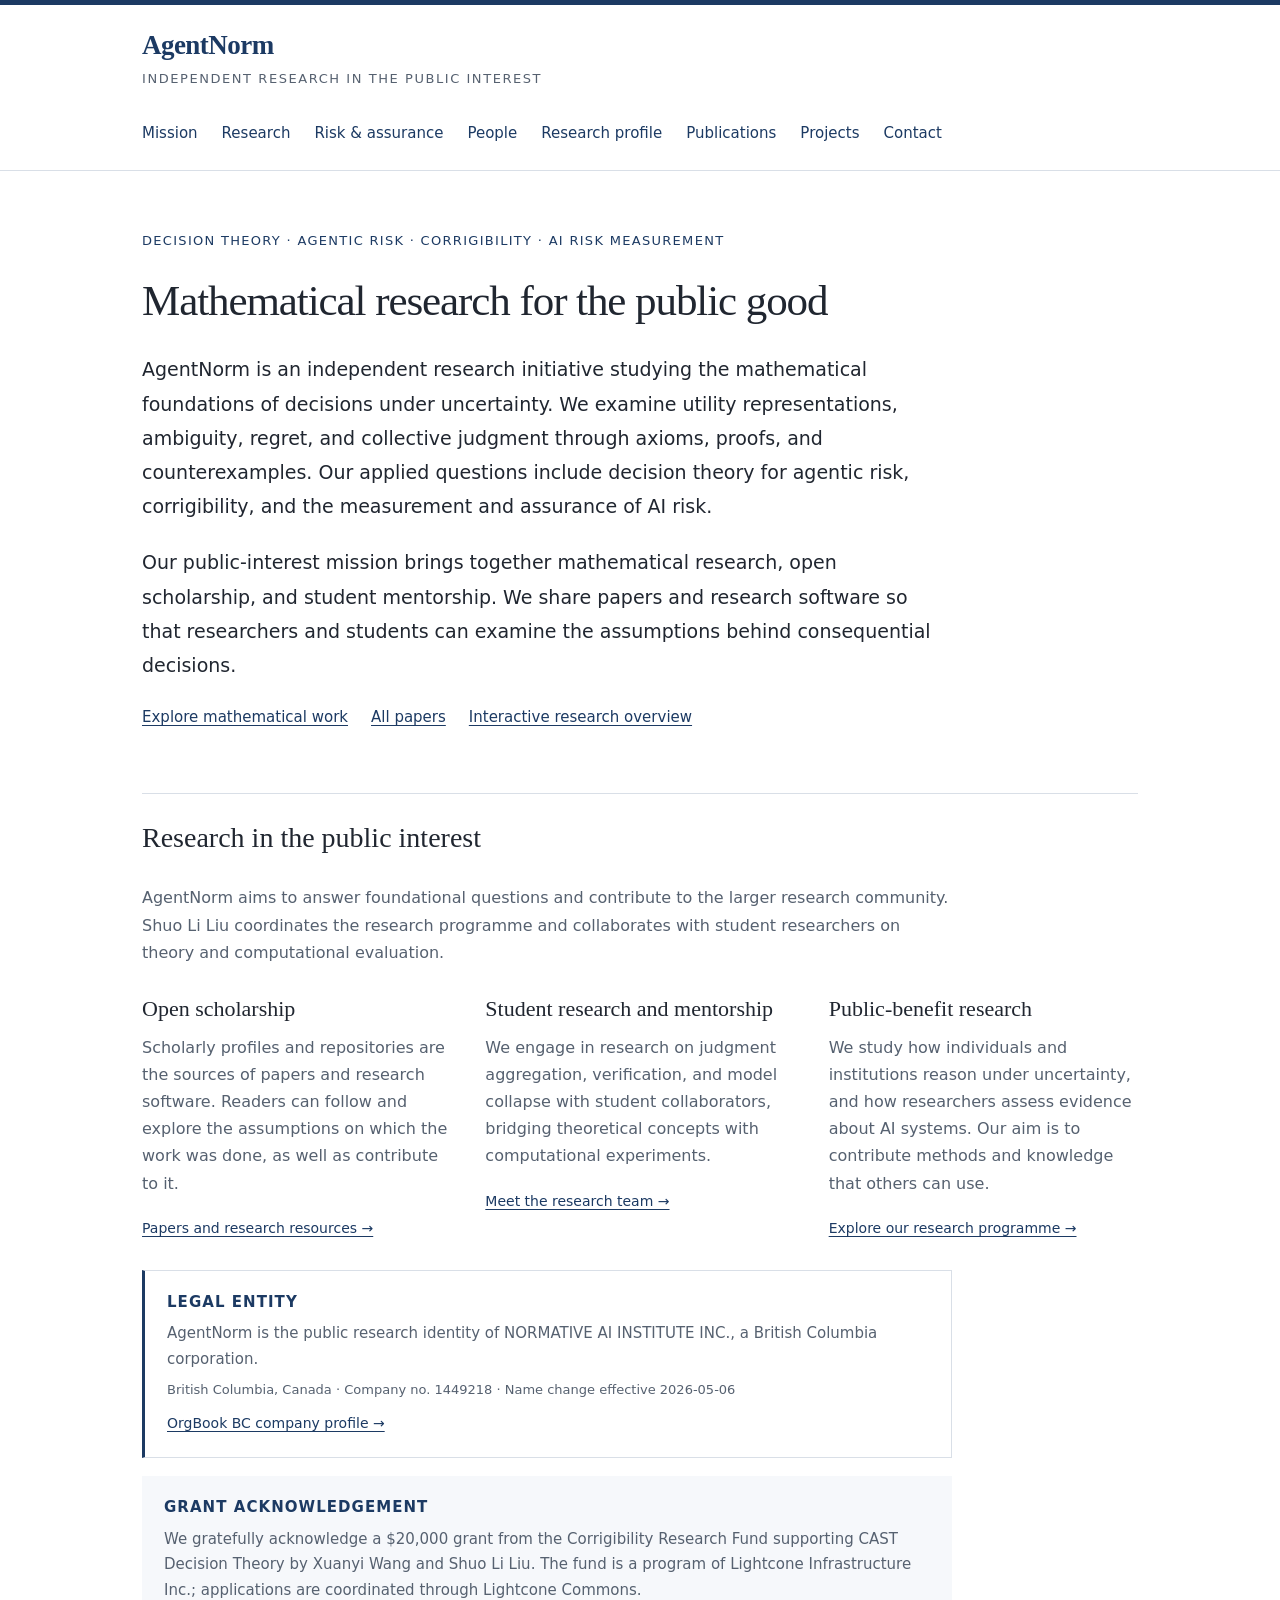
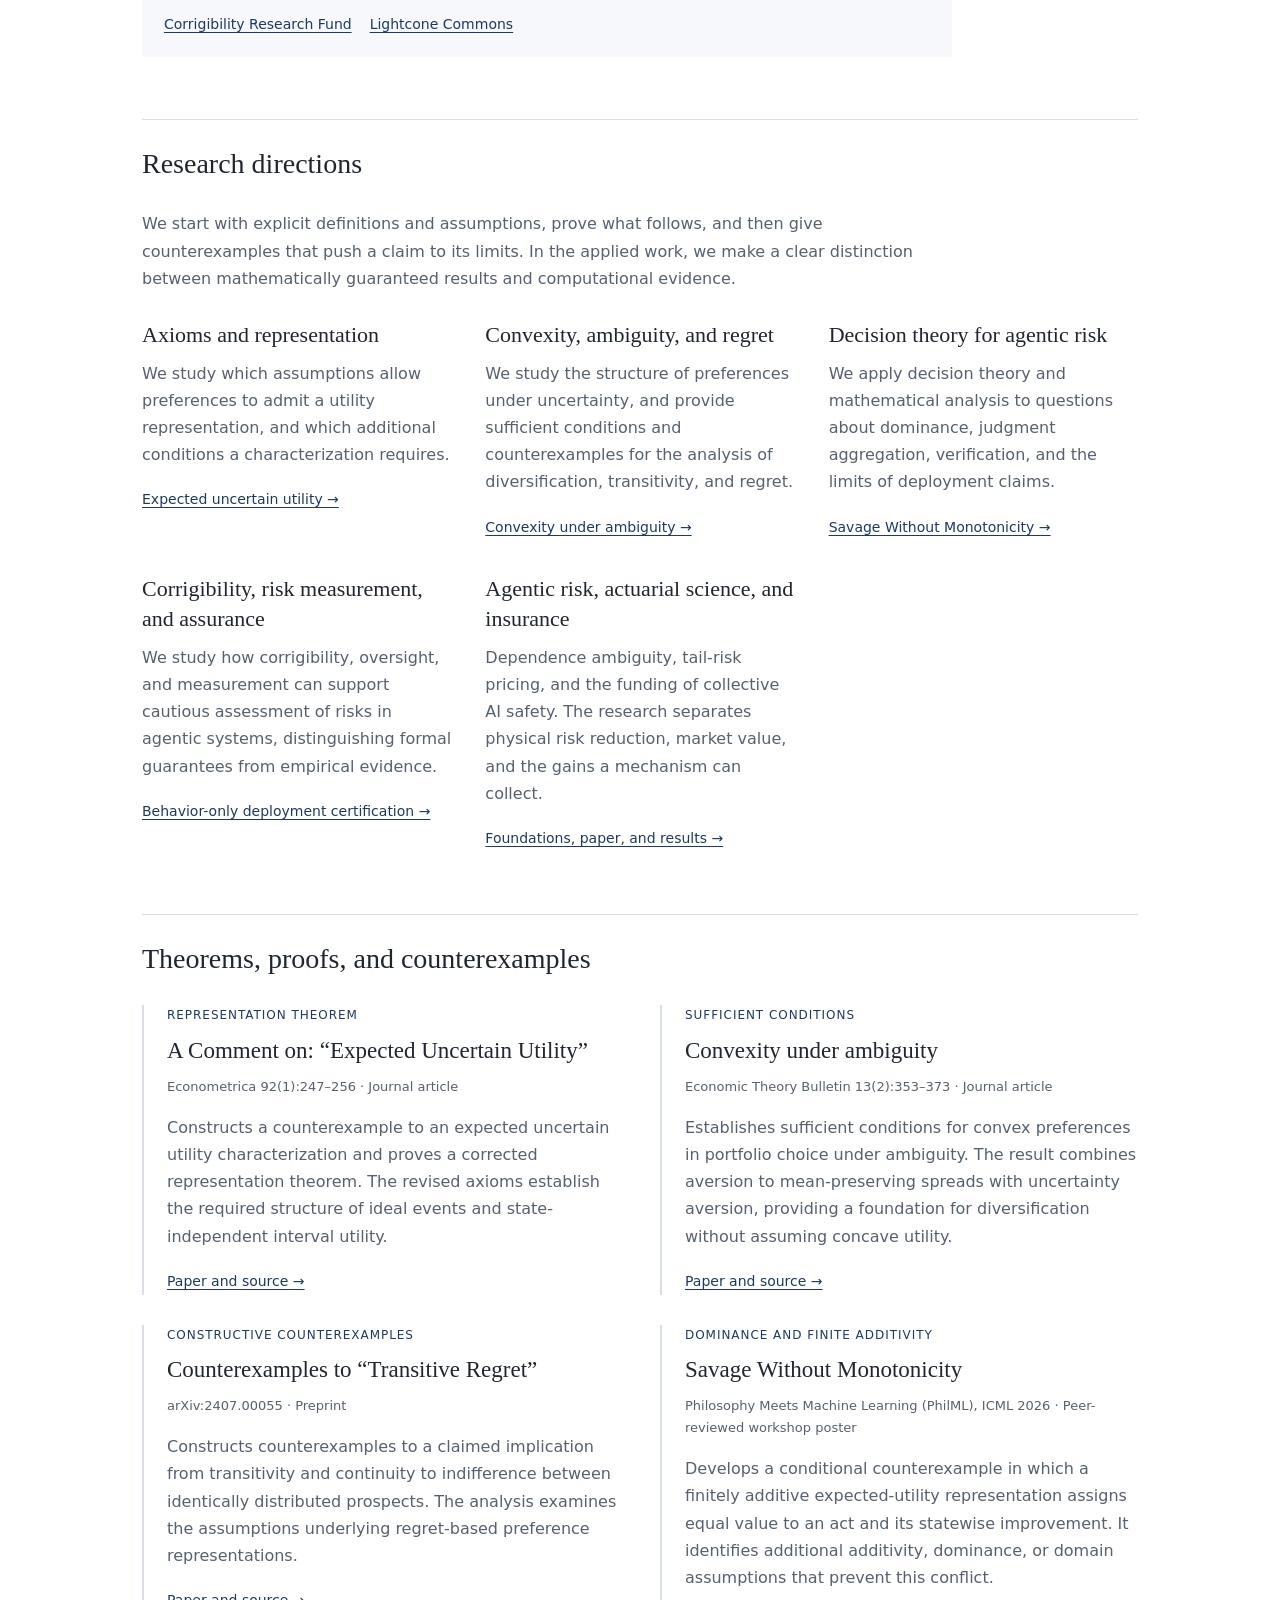
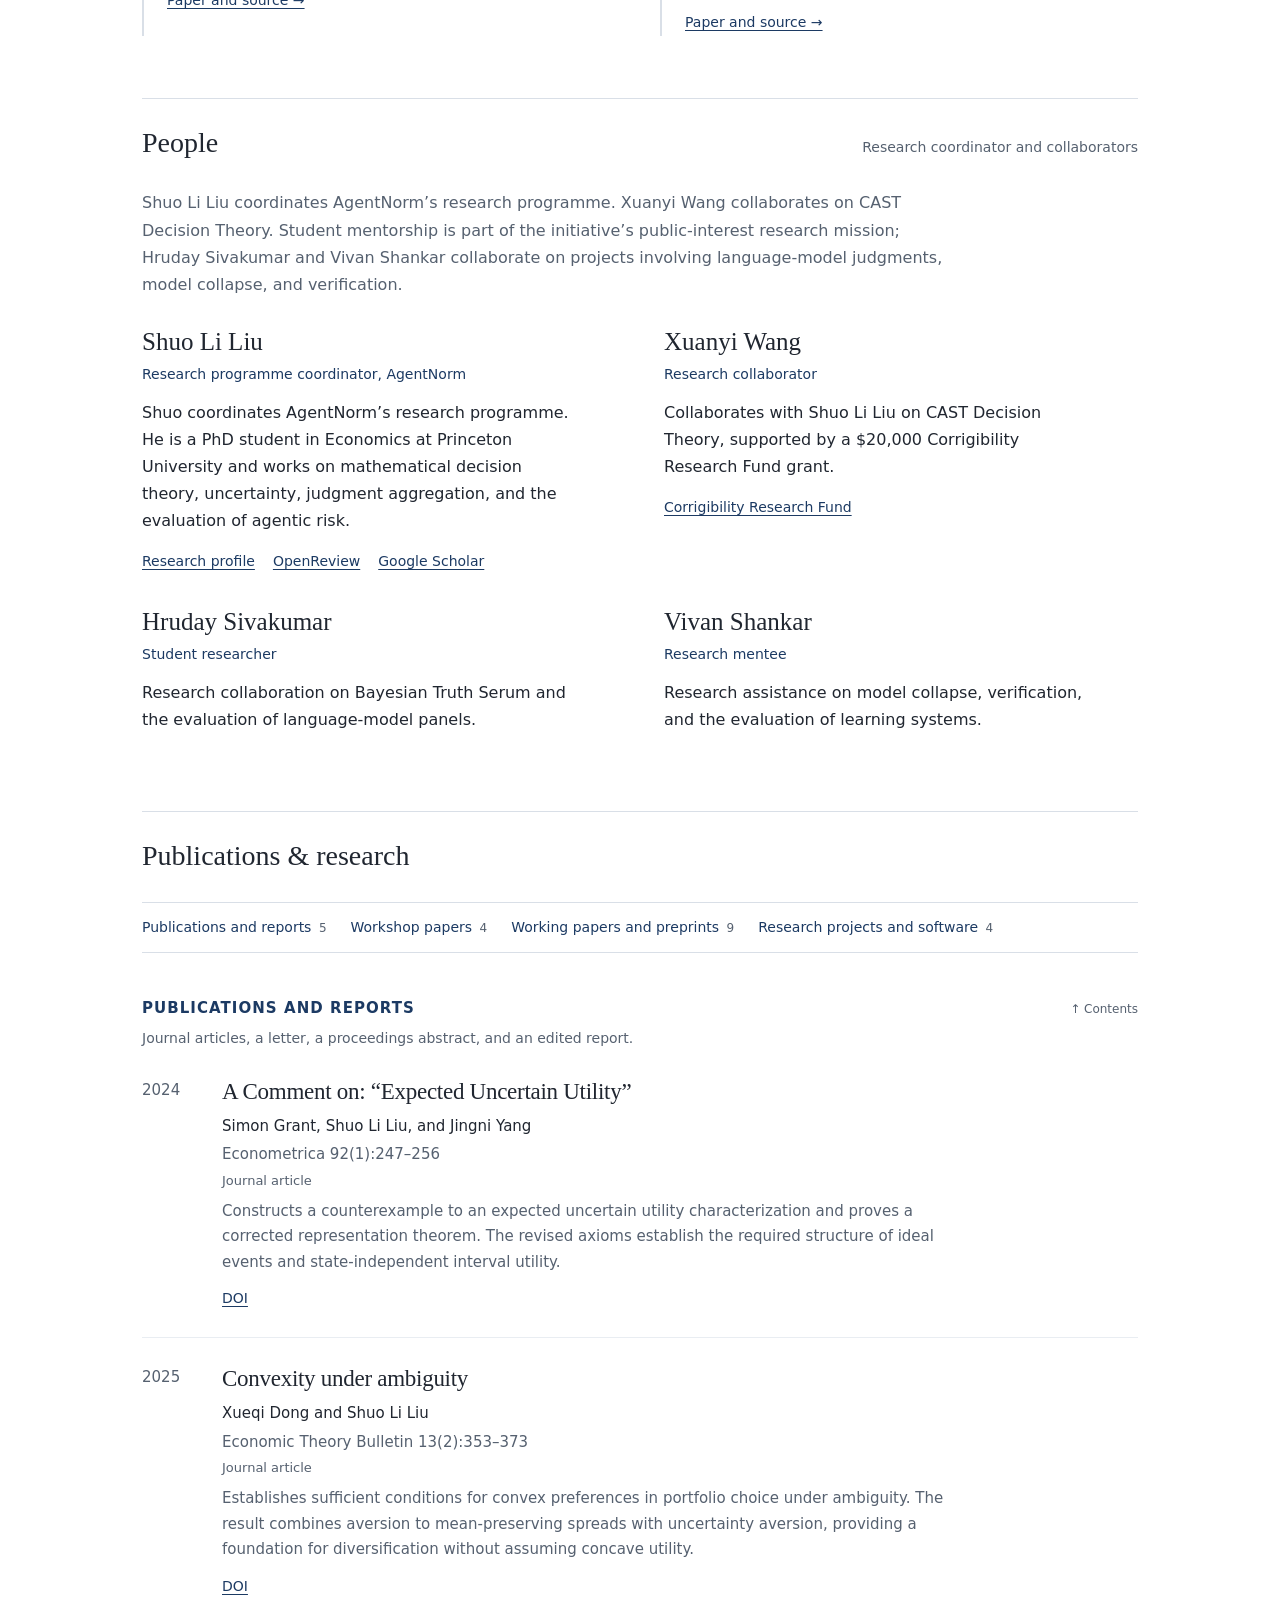
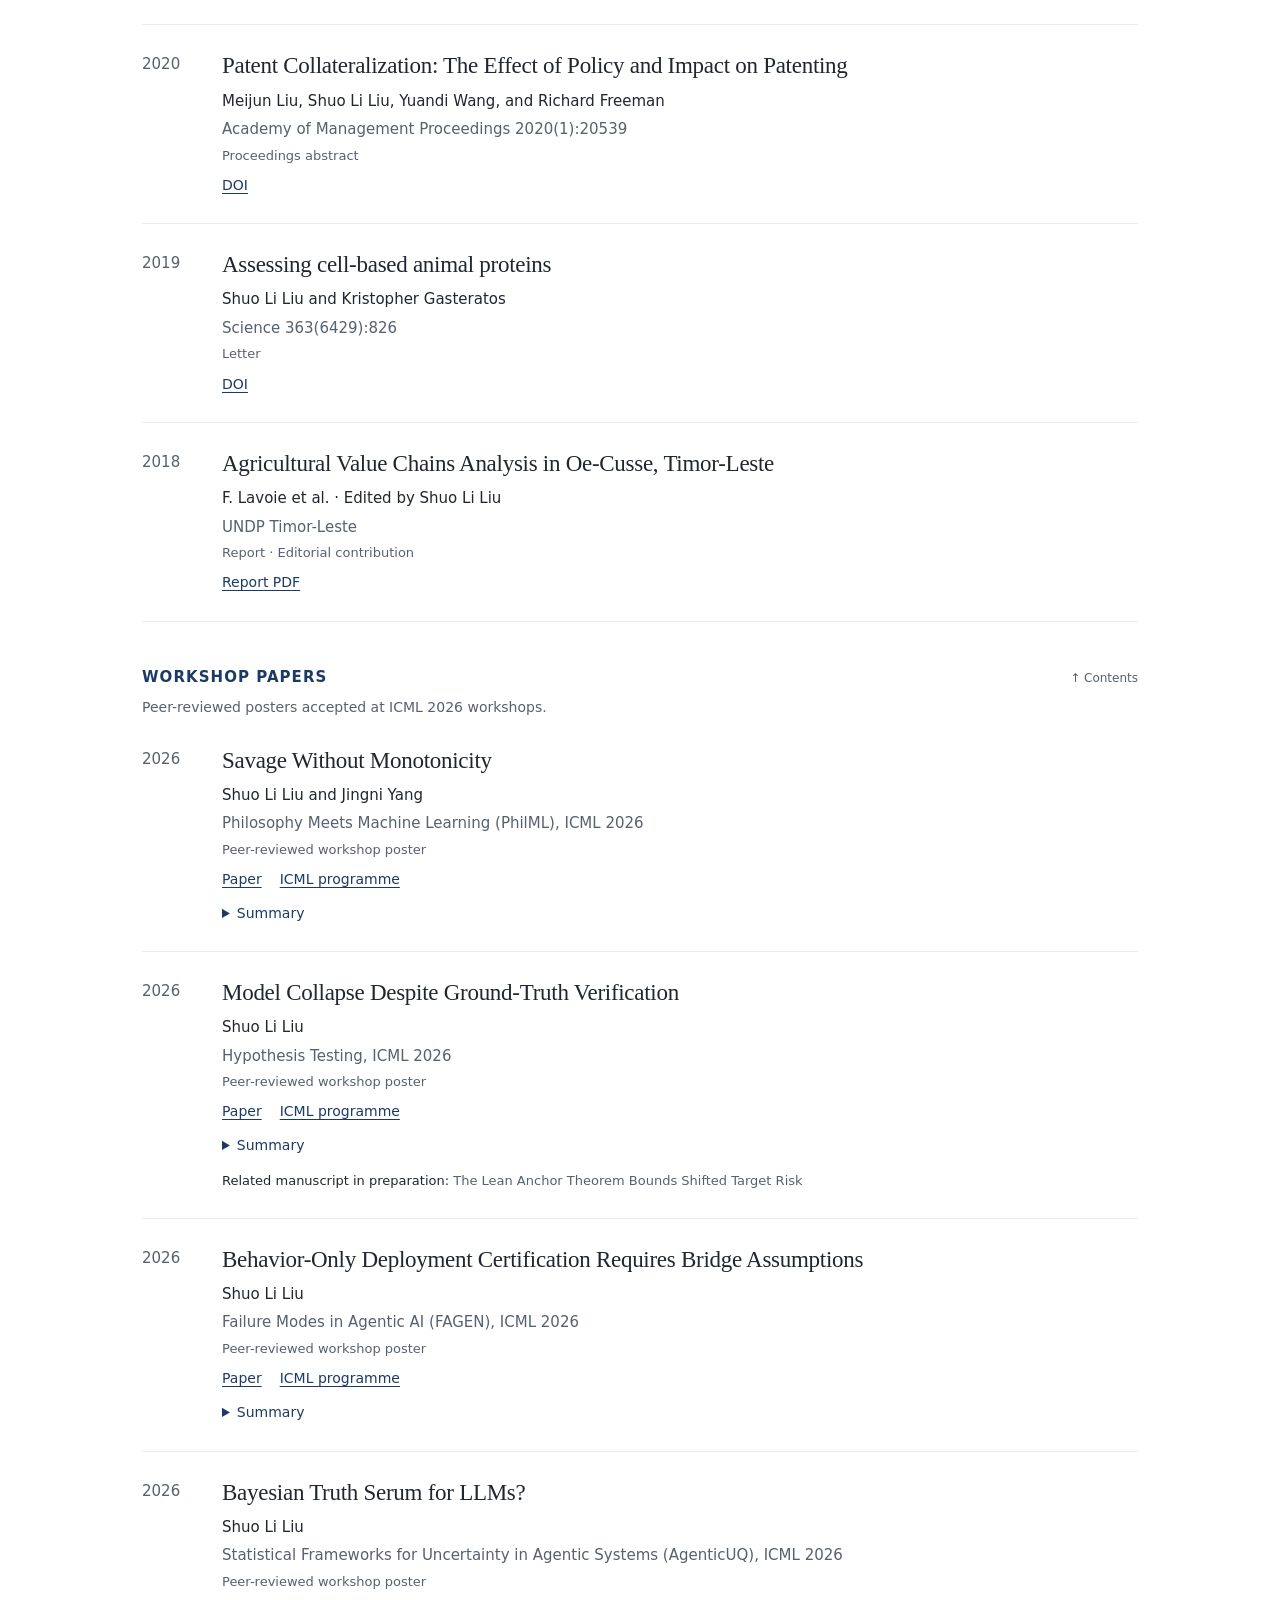
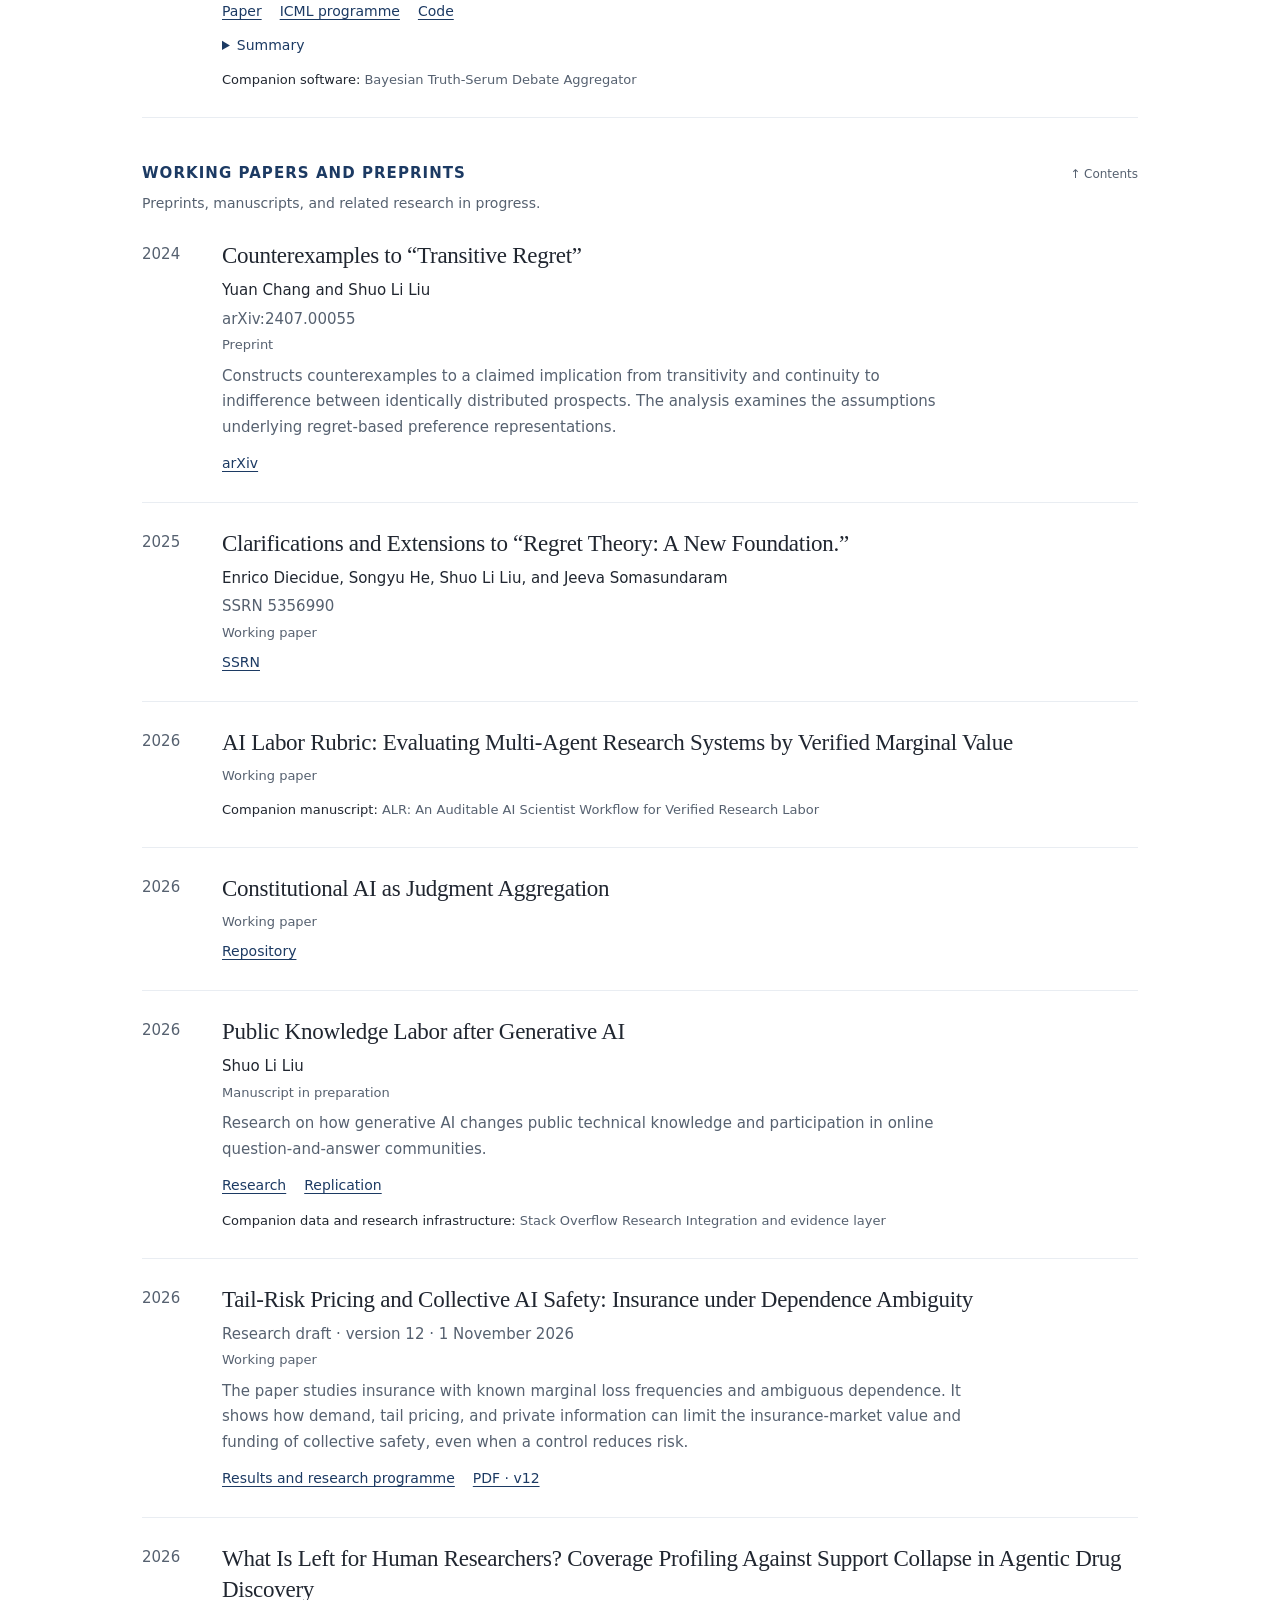
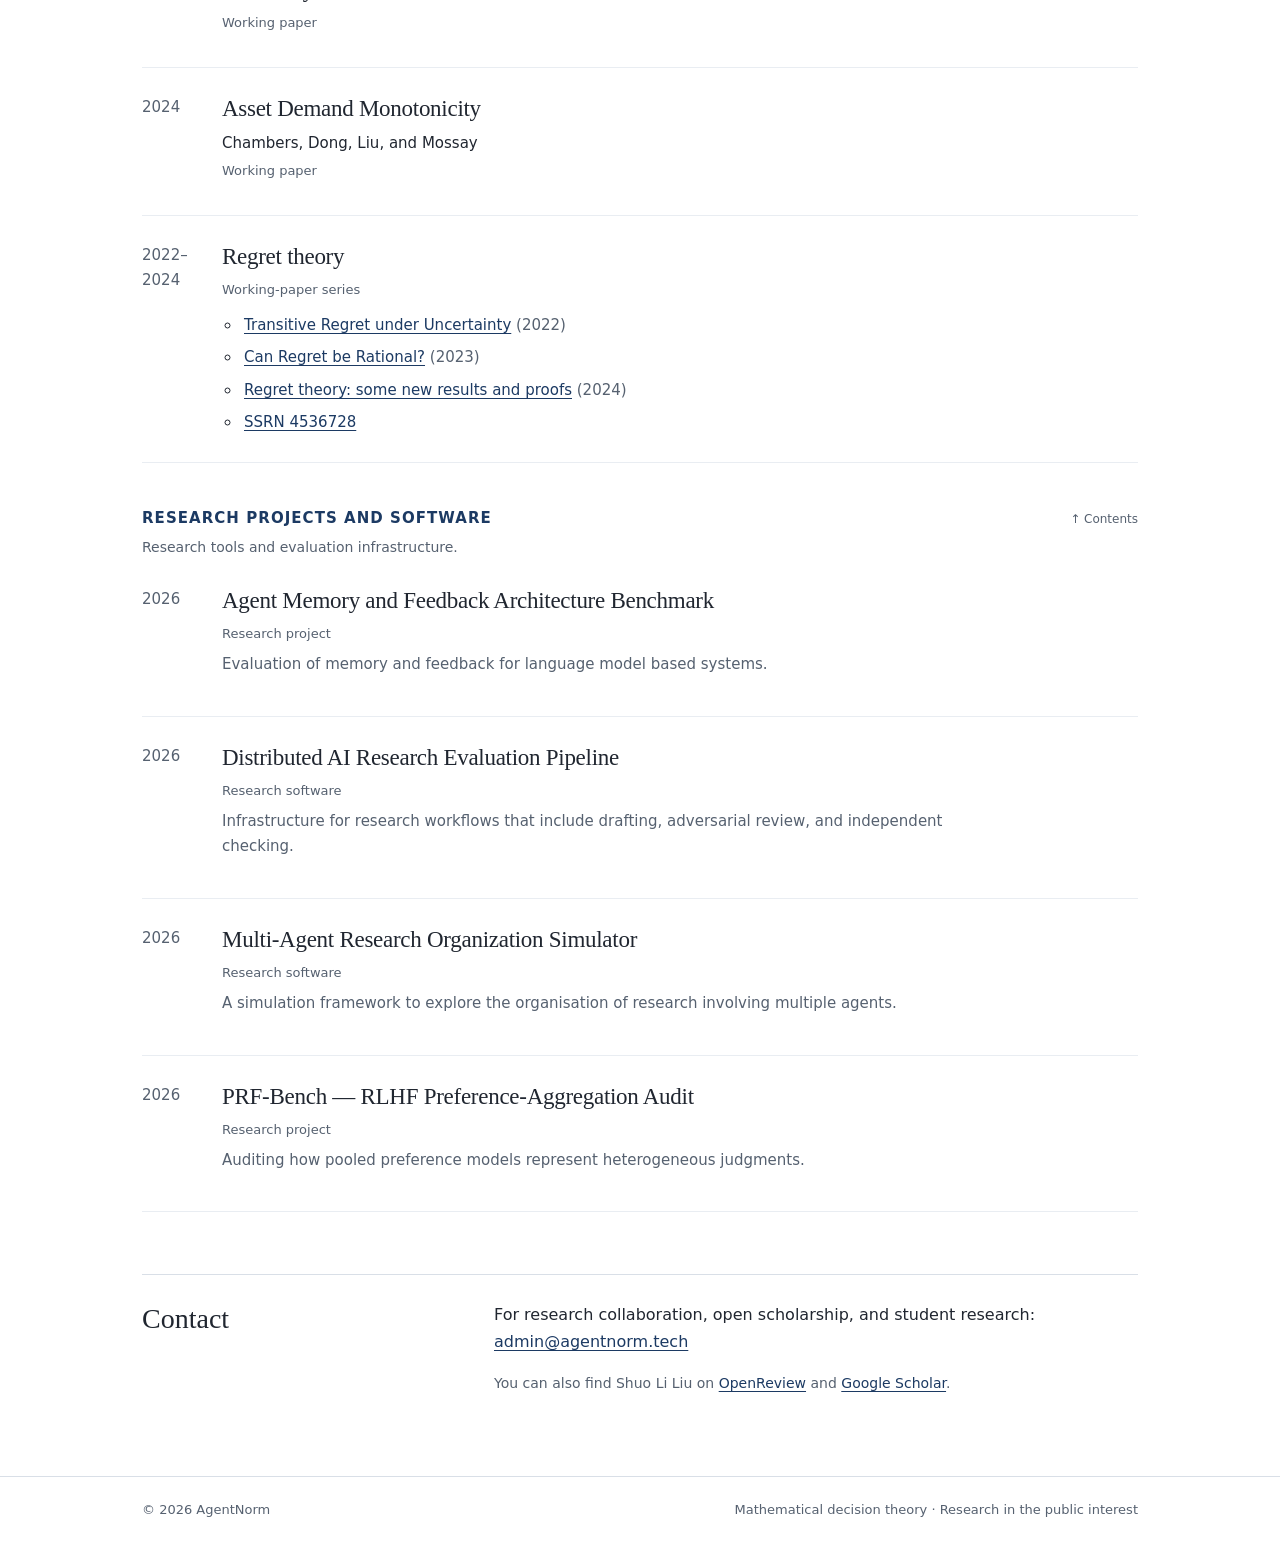
==== commit 318d1ce8: "Rename navigation to Risk & assurance" ====
--- a/index.html
+++ b/index.html
@@ -23,7 +23,7 @@
 @media(max-width:700px){.mathematical-work{grid-template-columns:1fr;gap:25px}.mathematical-work article{padding-left:16px}.wrap{padding-left:23px;padding-right:23px}.masthead{align-items:flex-start;flex-direction:column;gap:20px}nav{gap:18px}main.wrap{padding-top:36px}.intro{font-size:17px}.research-grid,.people-grid,.contact{grid-template-columns:1fr}.research-grid{gap:18px}.section{margin-top:42px}.section-title{display:block}.section-note{margin-top:8px}.papers>li{grid-template-columns:42px minmax(0,1fr);gap:10px}.papers h4{font-size:21px}.paper-year{font-size:13px;overflow-wrap:anywhere}.group-heading{align-items:flex-start}.group-heading h3{max-width:75%}.works-nav{display:grid;grid-template-columns:1fr;gap:10px}.footer-inner{flex-direction:column;gap:5px}}
 @media(prefers-reduced-motion:reduce){html{scroll-behavior:auto}}@media print{header{border-top:0}nav,.small-links{display:none}.wrap{max-width:none;padding:0}body{font-size:11pt}.section{margin-top:24px;break-inside:avoid}.papers>li,.person{break-inside:avoid}a{color:inherit}footer{margin-top:20px}}
 </style></head><body><a class="skip" href="#main">Skip to content</a>
-<header><div class="wrap masthead"><a class="wordmark" href="#main">AgentNorm<small>Independent research in the public interest</small></a><nav aria-label="Main navigation"><a href="#mission">Mission</a><a href="#research">Research</a><a href="agentic-risk-insurance.html">Risk &amp; insurance</a><a href="#people">People</a><a href="/shuo-li-liu.html">Research profile</a><a href="#works">Publications</a><a href="#group-projects">Projects</a><a href="#contact">Contact</a></nav></div></header>
+<header><div class="wrap masthead"><a class="wordmark" href="#main">AgentNorm<small>Independent research in the public interest</small></a><nav aria-label="Main navigation"><a href="#mission">Mission</a><a href="#research">Research</a><a href="agentic-risk-insurance.html">Risk &amp; assurance</a><a href="#people">People</a><a href="/shuo-li-liu.html">Research profile</a><a href="#works">Publications</a><a href="#group-projects">Projects</a><a href="#contact">Contact</a></nav></div></header>
 <main class="wrap" id="main"><div class="intro"><p class="research-label">Decision theory · Agentic risk · Corrigibility · AI risk measurement</p><h1>Mathematical research for the public good</h1><p>AgentNorm is an independent research initiative studying the mathematical foundations of decisions under uncertainty. We examine utility representations, ambiguity, regret, and collective judgment through axioms, proofs, and counterexamples. Our applied questions include decision theory for agentic risk, corrigibility, and the measurement and assurance of AI risk.</p><p>Our public-interest mission brings together mathematical research, open scholarship, and student mentorship. We share papers and research software so that researchers and students can examine the assumptions behind consequential decisions.</p><div class="small-links"><a href="#mathematics">Explore mathematical work</a><a href="#works">All papers</a><a href="https://normativeai.mywire.org/">Interactive research overview</a></div></div>
 <section class="section" id="mission"><div class="section-title"><h2>Research in the public interest</h2></div><p class="research-approach">AgentNorm aims to answer foundational questions and contribute to the larger research community. Shuo Li Liu coordinates the research programme and collaborates with student researchers on theory and computational evaluation.</p><div class="research-grid"><article><h3>Open scholarship</h3><p>Scholarly profiles and repositories are the sources of papers and research software. Readers can follow and explore the assumptions on which the work was done, as well as contribute to it.</p><a href="#works">Papers and research resources →</a></article><article><h3>Student research and mentorship</h3><p>We engage in research on judgment aggregation, verification, and model collapse with student collaborators, bridging theoretical concepts with computational experiments.</p><a href="#people">Meet the research team →</a></article><article><h3>Public-benefit research</h3><p>We study how individuals and institutions reason under uncertainty, and how researchers assess evidence about AI systems. Our aim is to contribute methods and knowledge that others can use.</p><a href="#research">Explore our research programme →</a></article></div><div class="legal-record"><strong>Legal entity</strong><p>AgentNorm is the public research identity of NORMATIVE AI INSTITUTE INC., a British Columbia corporation.</p><p class="legal-meta">British Columbia, Canada · Company no. 1449218 · Name change effective 2026-05-06</p><a href="https://orgbook.gov.bc.ca/entity/BC1449218/type/registration.registries.ca">OrgBook BC company profile →</a></div><div class="acknowledgements"><strong>Grant acknowledgement</strong><p>We gratefully acknowledge a $20,000 grant from the Corrigibility Research Fund supporting CAST Decision Theory by Xuanyi Wang and Shuo Li Liu. The fund is a program of Lightcone Infrastructure Inc.; applications are coordinated through Lightcone Commons.</p><div class="ack-links"><a href="https://corrigibilityresearch.org/">Corrigibility Research Fund</a><a href="https://www.lightconecommons.com/">Lightcone Commons</a></div></div></section>
 <section class="section" id="research"><div class="section-title"><h2>Research directions</h2></div><p class="research-approach">We start with explicit definitions and assumptions, prove what follows, and then give counterexamples that push a claim to its limits. In the applied work, we make a clear distinction between mathematically guaranteed results and computational evidence.</p><div class="research-grid"><article><h3>Axioms and representation</h3><p>We study which assumptions allow preferences to admit a utility representation, and which additional conditions a characterization requires.</p><a href="#uncertain-utility">Expected uncertain utility →</a></article><article><h3>Convexity, ambiguity, and regret</h3><p>We study the structure of preferences under uncertainty, and provide sufficient conditions and counterexamples for the analysis of diversification, transitivity, and regret.</p><a href="#convexity">Convexity under ambiguity →</a></article><article><h3>Decision theory for agentic risk</h3><p>We apply decision theory and mathematical analysis to questions about dominance, judgment aggregation, verification, and the limits of deployment claims.</p><a href="#savage">Savage Without Monotonicity →</a></article><article><h3>Corrigibility, risk measurement, and assurance</h3><p>We study how corrigibility, oversight, and measurement can support cautious assessment of risks in agentic systems, distinguishing formal guarantees from empirical evidence.</p><a href="#behavior-certification">Behavior-only deployment certification →</a></article><article><h3>Agentic risk, actuarial science, and insurance</h3><p>Dependence ambiguity, tail-risk pricing, and the funding of collective AI safety. The research separates physical risk reduction, market value, and the gains a mechanism can collect.</p><a href="agentic-risk-insurance.html">Foundations, paper, and results →</a></article></div></section>
